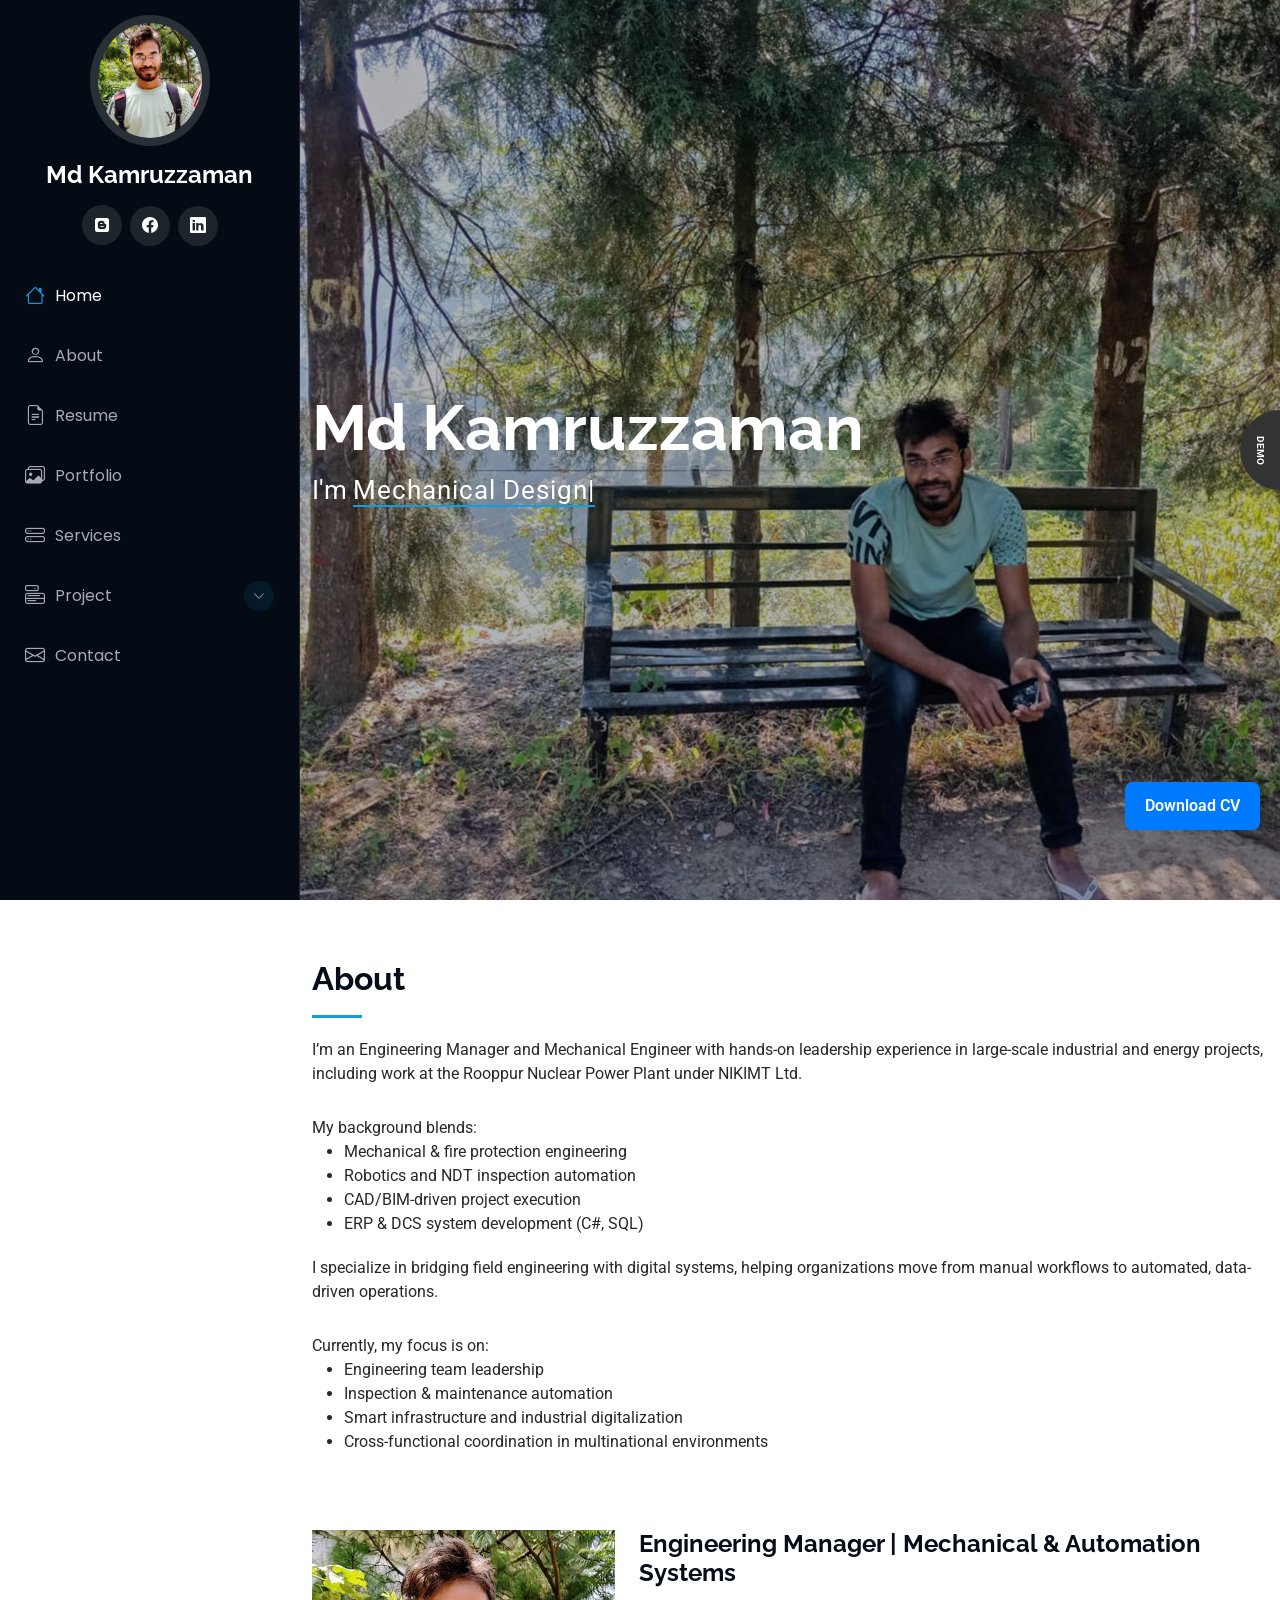
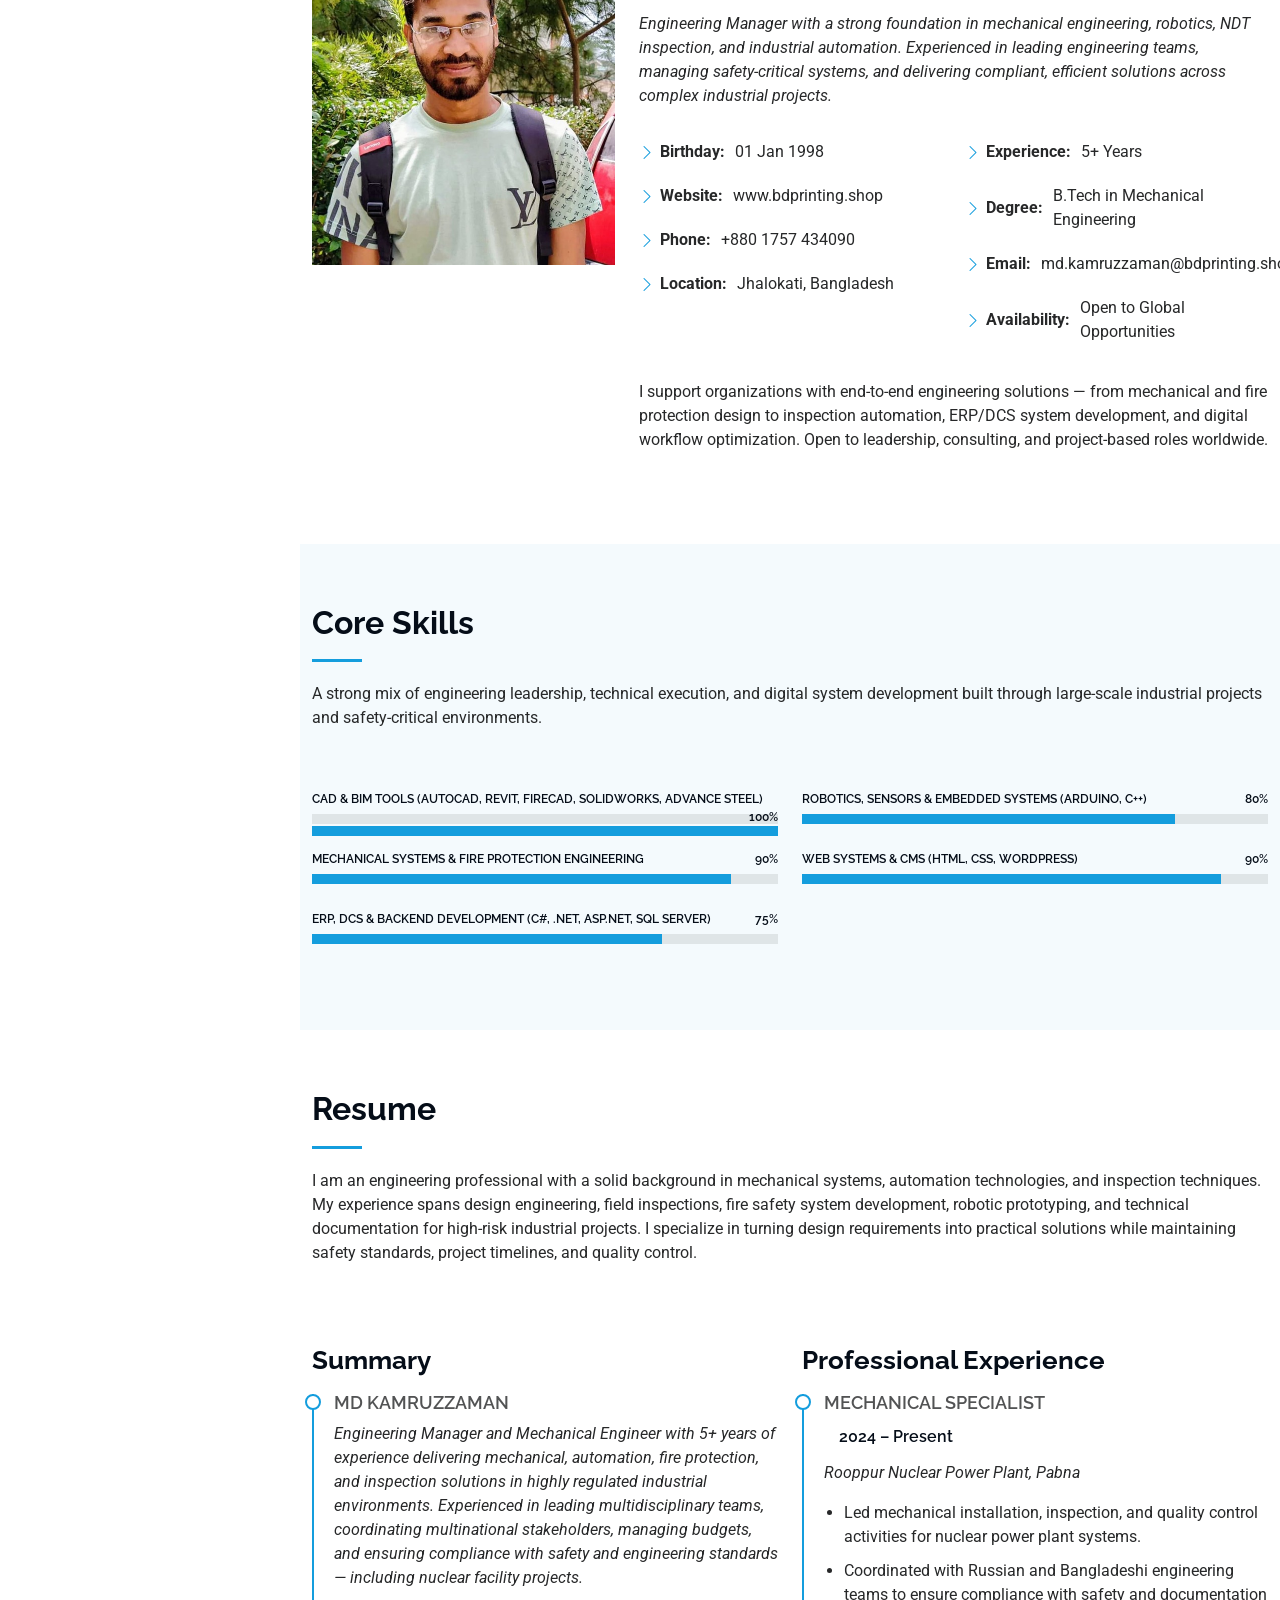
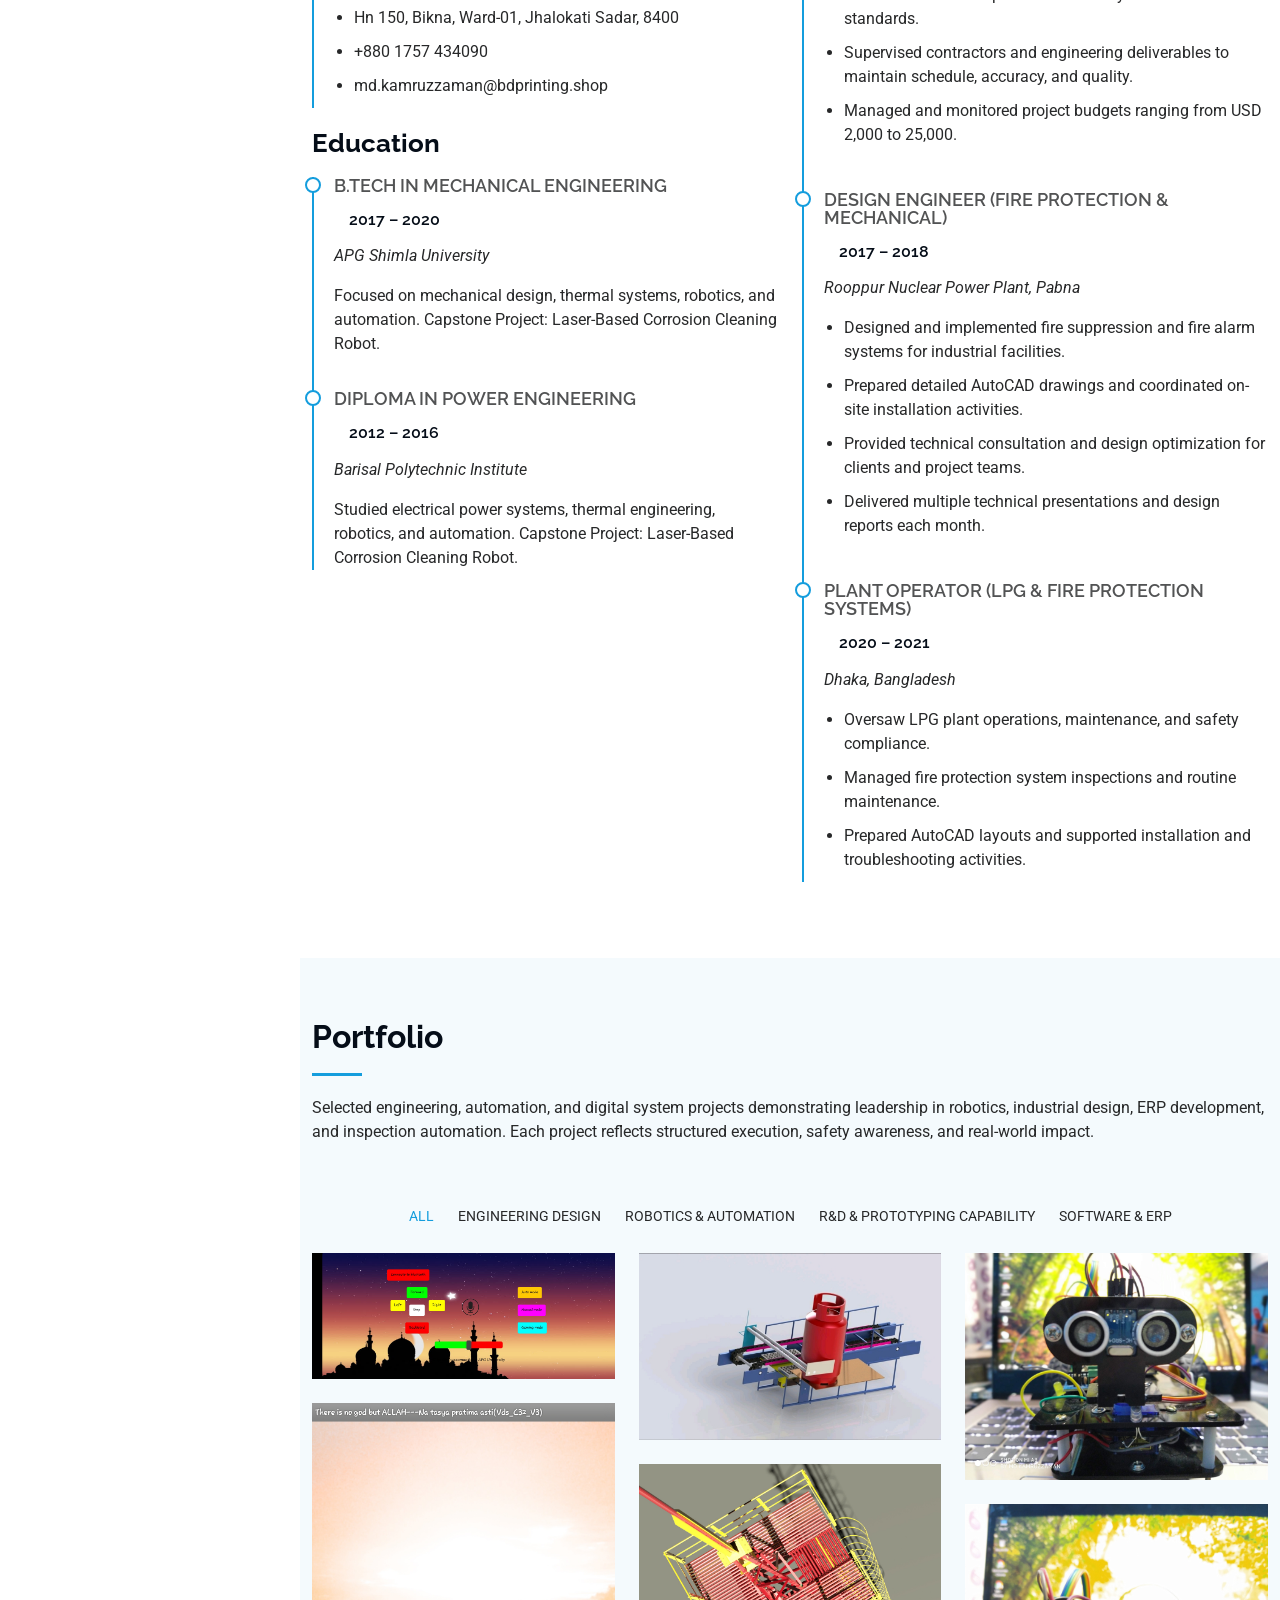
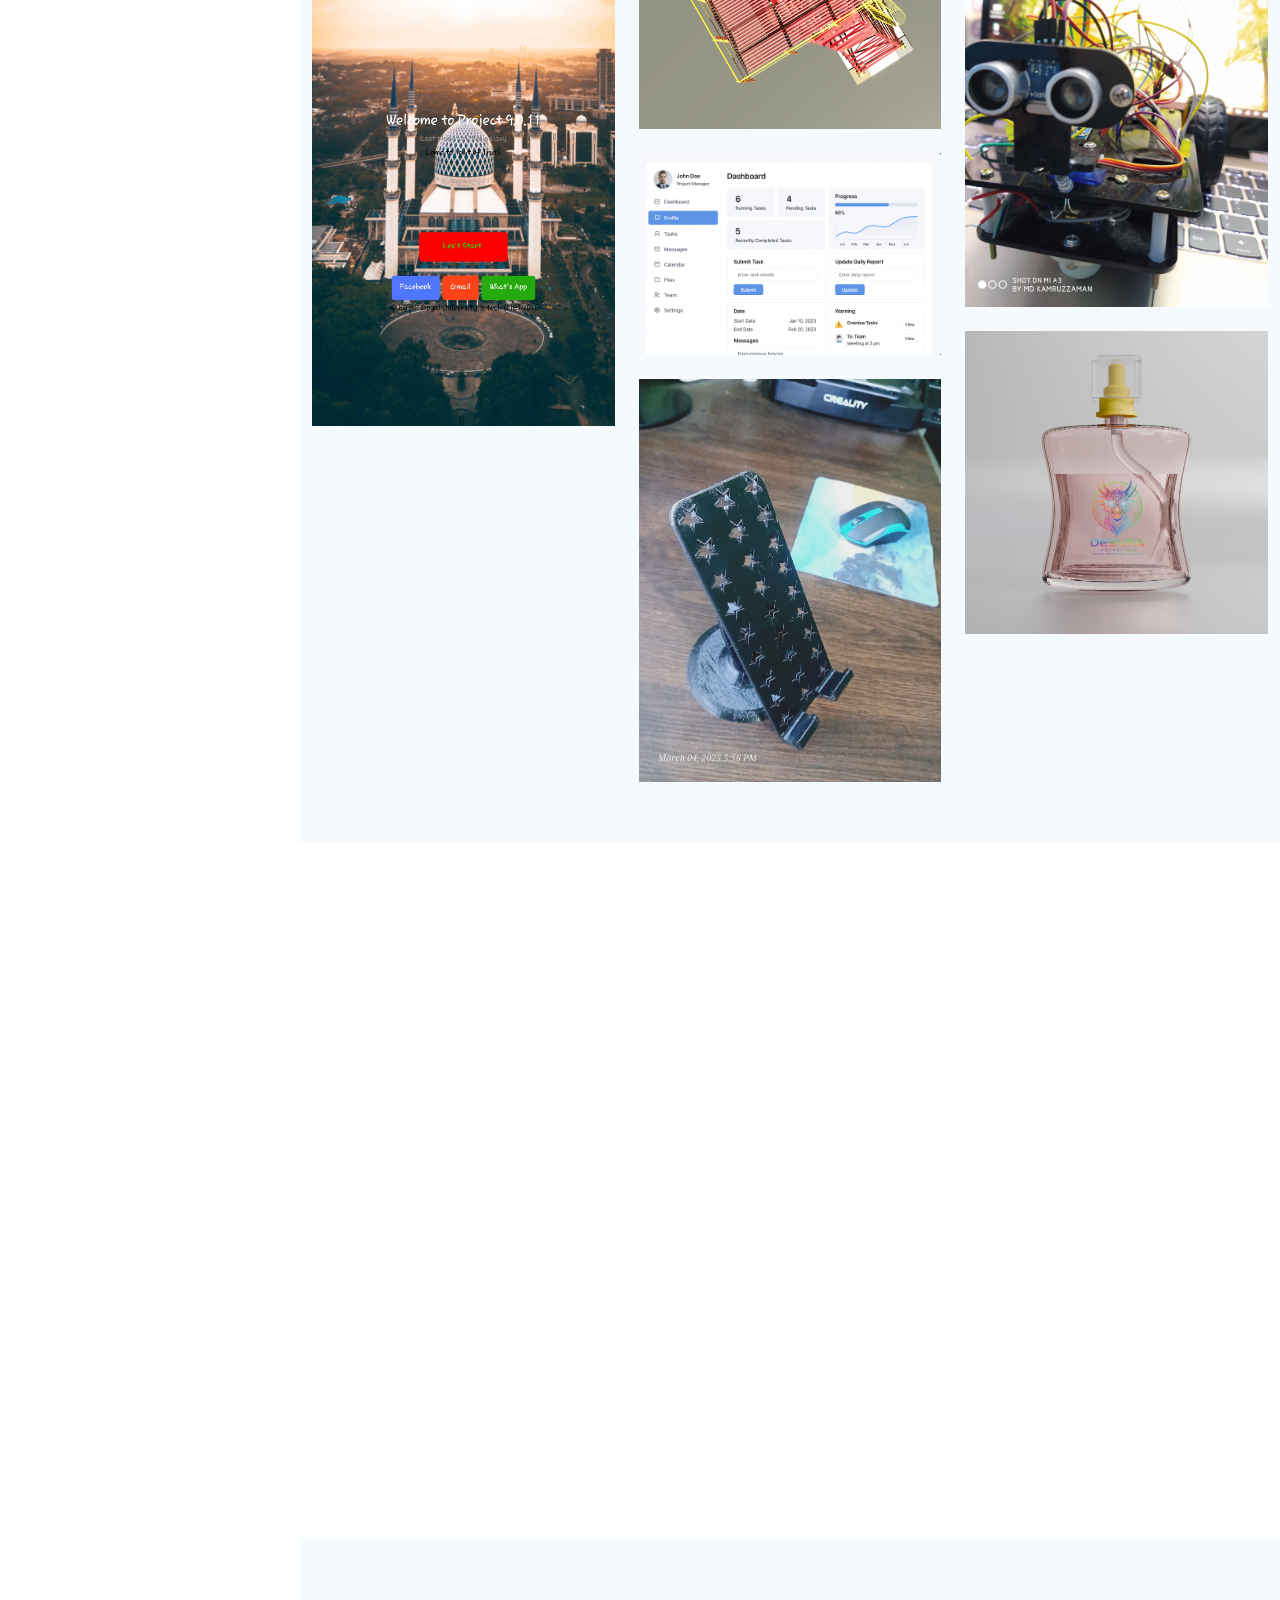
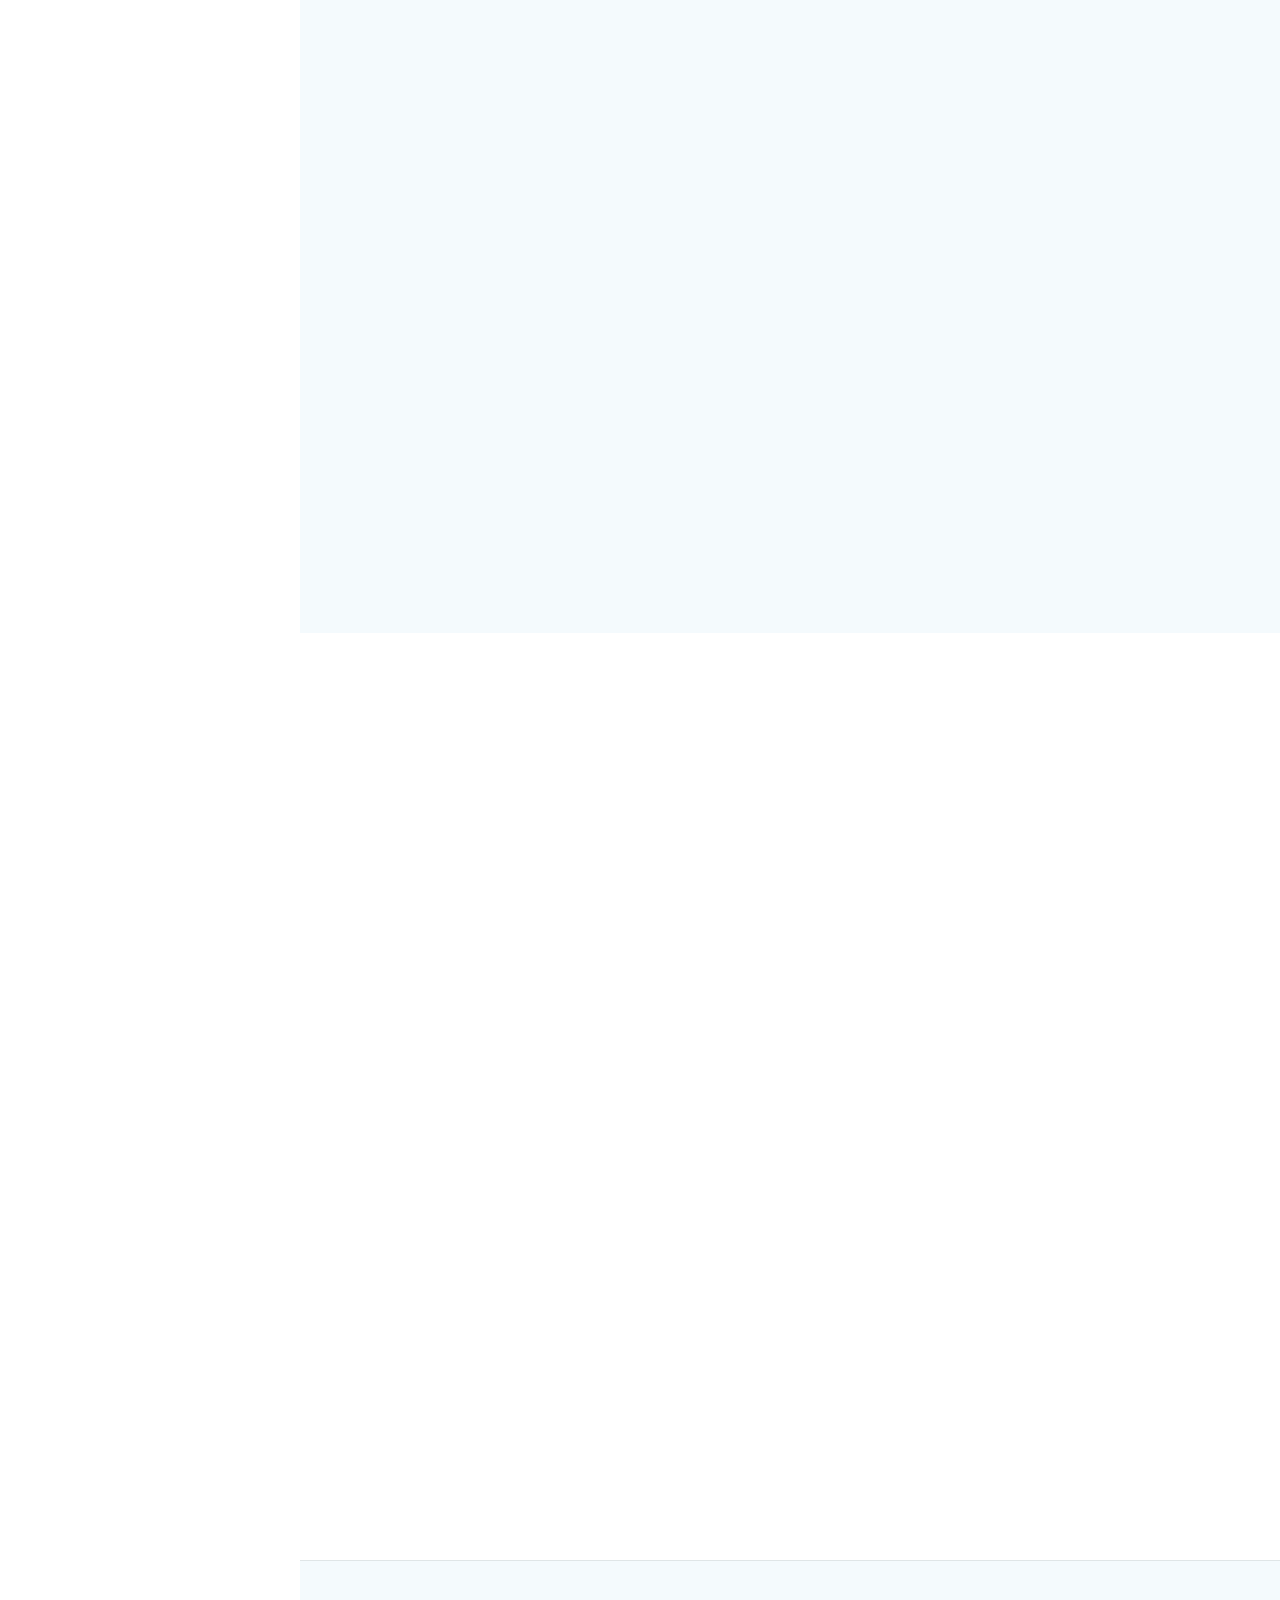
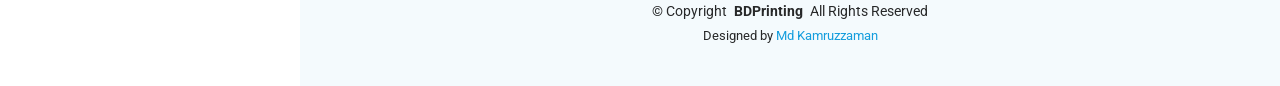
==== index.html @ 180973a7 "Add portfolio website" ====
<!DOCTYPE html>
<html lang="en">

<head>
  <meta charset="utf-8">
  <meta content="width=device-width, initial-scale=1.0" name="viewport">
  <title>Md Kamruzzamman</title>
  <meta content="" name="description">
  <meta content="" name="keywords">

  <!-- Favicons -->
  <link href="assets/img/favicon.png" rel="icon">
  <link href="assets/img/apple-touch-icon.png" rel="apple-touch-icon">

  <!-- Fonts -->
  <link href="https://fonts.googleapis.com" rel="preconnect">
  <link href="https://fonts.gstatic.com" rel="preconnect" crossorigin>
  <link href="https://fonts.googleapis.com/css2?family=Roboto:ital,wght@0,100;0,300;0,400;0,500;0,700;0,900;1,100;1,300;1,400;1,500;1,700;1,900&family=Poppins:ital,wght@0,100;0,200;0,300;0,400;0,500;0,600;0,700;0,800;0,900;1,100;1,200;1,300;1,400;1,500;1,600;1,700;1,800;1,900&family=Raleway:ital,wght@0,100;0,200;0,300;0,400;0,500;0,600;0,700;0,800;0,900;1,100;1,200;1,300;1,400;1,500;1,600;1,700;1,800;1,900&display=swap" rel="stylesheet">

  <!-- Vendor CSS Files -->
  <link rel="stylesheet" href="https://cdnjs.cloudflare.com/ajax/libs/font-awesome/6.5.0/css/all.min.css">
  <link href="assets/vendor/bootstrap/css/bootstrap.min.css" rel="stylesheet">
  <link href="assets/vendor/bootstrap-icons/bootstrap-icons.css" rel="stylesheet">
  <link href="assets/vendor/aos/aos.css" rel="stylesheet">
  <link href="assets/vendor/glightbox/css/glightbox.min.css" rel="stylesheet">
  <link href="assets/vendor/swiper/swiper-bundle.min.css" rel="stylesheet">

  <!-- Main CSS File -->
  <link href="assets/css/main.css" rel="stylesheet">

  <!-- =======================================================
  * Template Name: iPortfolio
  * Template URL: https://bootstrapmade.com/iportfolio-bootstrap-portfolio-websites-template/
  * Updated: Jun 29 2024 with Bootstrap v5.3.3
  * Author: BootstrapMade.com
  * License: https://bootstrapmade.com/license/
  ======================================================== -->
</head>

<body class="index-page">
  
  
<div class="floating-wrapper">
  <div class="half-circle-trigger">
    <span>DEMO</span>
  </div>

  <div class="floating-download">
    <a href="https://drive.google.com/uc?export=download&id=1jymUlQOLLaKoOedmdS5Ps2eaW-3xPEEn"
       class="float-btn om" target="_blank">⬇ OM APP</a>

    <a href="https://www.youtube.com/watch?v=srRy4WK6qRM"
       class="float-btn om-video" target="_blank">▶ instruction Video</a>

    <a href="https://drive.google.com/uc?export=download&id=1uls5ouXe0LixzHevoCQiiZnk3B7ZIWEH"
       class="float-btn robot" target="_blank">⬇ Robot App</a>

    <a href="https://www.youtube.com/watch?v=BQ6Gr3DXS1s"
       class="float-btn robot-video" target="_blank">▶ instruction Video</a>
  </div>
</div>


  <header id="header" class="header dark-background d-flex flex-column">
    <i class="header-toggle d-xl-none bi bi-list"></i>

    <div class="profile-img">
      <img src="assets/img/my-profile-img.jpg" alt="" class="img-fluid rounded-circle">
    </div>

    <a href="index.html" class="logo d-flex align-items-center justify-content-center">
      <!-- Uncomment the line below if you also wish to use an image logo -->
      <!-- <img src="assets/img/logo.png" alt=""> -->
      <h1 class="sitename">Md Kamruzzaman</h1>
    </a>

    <div class="social-links text-center">
      <a href="https://bdrobotech.blogspot.com/" class="blogger"><i class="fa-brands fa-blogger"></i></a>
      <a href="https://www.facebook.com/kamruzzman.ovi" class="facebook"><i class="bi bi-facebook"></i></a>
      <a href="https://www.linkedin.com/in/md-kamruzzaman-ovi/" class="linkedin"><i class="bi bi-linkedin"></i></a>
    </div>

    <nav id="navmenu" class="navmenu">
      <ul>
        <li><a href="#hero" class="active"><i class="bi bi-house navicon"></i>Home</a></li>
        <li><a href="#about"><i class="bi bi-person navicon"></i> About</a></li>
        <li><a href="#resume"><i class="bi bi-file-earmark-text navicon"></i> Resume</a></li>
        <li><a href="#portfolio"><i class="bi bi-images navicon"></i> Portfolio</a></li>
        <li><a href="#services"><i class="bi bi-hdd-stack navicon"></i> Services</a></li>
        <li class="dropdown"><a href="#"><i class="bi bi-menu-button navicon"></i> <span>Project</span> <i class="bi bi-chevron-down toggle-dropdown"></i></a>
          <ul>
            <li><a href="#">Robotics</a></li>
            <li><a href="#">Design and Drawing</a></li>
            <li><a href="#">Software and App</a></li>
              <li class="dropdown"><a href="#"><span>Download</span> <i class="bi bi-chevron-down toggle-dropdown"></i></a>
              <ul>
                <li><a href="https://drive.google.com/file/d/1uls5ouXe0LixzHevoCQiiZnk3B7ZIWEH/view?usp=sharing">Robot Control App</a></li>
                <li><a href="https://drive.google.com/file/d/1jymUlQOLLaKoOedmdS5Ps2eaW-3xPEEn/view?usp=sharing">Office Management </a></li>
              </ul>
            </li>
          </ul>
        </li>
        <li><a href="#contact"><i class="bi bi-envelope navicon"></i> Contact</a></li>
      </ul>
    </nav>
  </header>
<div class="cv-download">
    <a href="download/Md%20Kamruzzaman%20CV.pdf" download>Download CV</a>
</div>
  <main class="main">

    <!-- Hero Section -->
    <section id="hero" class="hero section dark-background">

      <img src="assets/img/Hero.jpg" alt="" data-aos="fade-in" class="">

      <div class="container" data-aos="fade-up" data-aos-delay="100">
        <h2>Md Kamruzzaman</h2>
        <p>I'm <span class="typed" data-typed-items="Mechanical Design Engineer, Industrial Machinery, Automation & Prototyping, ">Designer</span><span class="typed-cursor typed-cursor--blink" aria-hidden="true"></span><span class="typed-cursor typed-cursor--blink" aria-hidden="true"></span></p>
      </div>

    </section><!-- /Hero Section -->

    <!-- About Section -->
    <section id="about" class="about section">

<div class="container section-title" data-aos="fade-up">
  <h2>About</h2>
  
  <p style="margin-bottom: 30px;">
    I’m an Engineering Manager and Mechanical Engineer with hands-on leadership
    experience in large-scale industrial and energy projects, including work at
    the Rooppur Nuclear Power Plant under NIKIMT Ltd.
  </p>

  <p>My background blends:</p>

  <ul>
    <li>Mechanical &amp; fire protection engineering</li>
    <li>Robotics and NDT inspection automation</li>
     <li>CAD/BIM-driven project execution</li>
    <li>ERP &amp; DCS system development (C#, SQL)</li>
  </ul>

  <p style="margin-bottom: 30px; margin-top: 20px;">
    I specialize in bridging field engineering with digital systems, helping
    organizations move from manual workflows to automated, data-driven
    operations.
  </p>

  <p>Currently, my focus is on:</p>

  <ul>
    <li>Engineering team leadership</li>
    <li>Inspection &amp; maintenance automation</li>
    <li>Smart infrastructure and industrial digitalization</li>
    <li>Cross-functional coordination in multinational environments</li>
  </ul>
</div>

<div class="container" data-aos="fade-up" data-aos-delay="100">

  <div class="row gy-4 justify-content-center">
    <div class="col-lg-4">
      <img src="assets/img/my-profile-img.jpg" class="img-fluid" alt="Md Kamruzzaman – Engineering Manager">
    </div>

    <div class="col-lg-8 content">
      <h2>Engineering Manager | Mechanical & Automation Systems</h2>

      <p class="fst-italic py-3">
        Engineering Manager with a strong foundation in mechanical engineering,
        robotics, NDT inspection, and industrial automation. Experienced in leading
        engineering teams, managing safety-critical systems, and delivering
        compliant, efficient solutions across complex industrial projects.
      </p>

      <div class="row">
        <div class="col-lg-6">
          <ul>
            <li><i class="bi bi-chevron-right"></i> <strong>Birthday:</strong> <span>01 Jan 1998</span></li>
            <li><i class="bi bi-chevron-right"></i> <strong>Website:</strong> <span>www.bdprinting.shop</span></li>
            <li><i class="bi bi-chevron-right"></i> <strong>Phone:</strong> <span>+880 1757 434090</span></li>
            <li><i class="bi bi-chevron-right"></i> <strong>Location:</strong> <span>Jhalokati, Bangladesh</span></li>
          </ul>
        </div>

        <div class="col-lg-6">
          <ul>
            <li><i class="bi bi-chevron-right"></i> <strong>Experience:</strong> <span>5+ Years</span></li>
            <li><i class="bi bi-chevron-right"></i> <strong>Degree:</strong> <span>B.Tech in Mechanical Engineering</span></li>
            <li><i class="bi bi-chevron-right"></i> <strong>Email:</strong> <span>md.kamruzzaman@bdprinting.shop</span></li>
            <li><i class="bi bi-chevron-right"></i> <strong>Availability:</strong> <span>Open to Global Opportunities</span></li>
          </ul>
        </div>
      </div>

      <p class="py-3">
        I support organizations with end-to-end engineering solutions — from
        mechanical and fire protection design to inspection automation,
        ERP/DCS system development, and digital workflow optimization.
        Open to leadership, consulting, and project-based roles worldwide.
      </p>
    </div>
  </div>

</div>
    </section><!-- /About Section -->



  <!-- Skills Section -->
<section id="skills" class="skills section light-background">

  <!-- Section Title -->
  <div class="container section-title" data-aos="fade-up">
    <h2>Core Skills</h2>
    <p>
      A strong mix of engineering leadership, technical execution, and digital
      system development built through large-scale industrial projects and
      safety-critical environments.
    </p>
  </div><!-- End Section Title -->

  <div class="container" data-aos="fade-up" data-aos-delay="100">

    <div class="row skills-content skills-animation">

      <div class="col-lg-6">

        <div class="progress">
          <span class="skill">
            <span>CAD & BIM Tools (AutoCAD, Revit, FireCAD, SolidWorks, Advance Steel)</span>
            <i class="val">100%</i>
          </span>
          <div class="progress-bar-wrap">
            <div class="progress-bar" role="progressbar" aria-valuenow="100" aria-valuemin="0" aria-valuemax="100"></div>
          </div>
        </div><!-- End Skills Item -->

        <div class="progress">
          <span class="skill">
            <span>Mechanical Systems & Fire Protection Engineering</span>
            <i class="val">90%</i>
          </span>
          <div class="progress-bar-wrap">
            <div class="progress-bar" role="progressbar" aria-valuenow="90" aria-valuemin="0" aria-valuemax="100"></div>
          </div>
        </div><!-- End Skills Item -->

        <div class="progress">
          <span class="skill">
            <span>ERP, DCS & Backend Development (C#, .NET, ASP.NET, SQL Server)</span>
            <i class="val">75%</i>
          </span>
          <div class="progress-bar-wrap">
            <div class="progress-bar" role="progressbar" aria-valuenow="75" aria-valuemin="0" aria-valuemax="100"></div>
          </div>
        </div><!-- End Skills Item -->

      </div>

      <div class="col-lg-6">

        <div class="progress">
          <span class="skill">
            <span>Robotics, Sensors & Embedded Systems (Arduino, C++)</span>
            <i class="val">80%</i>
          </span>
          <div class="progress-bar-wrap">
            <div class="progress-bar" role="progressbar" aria-valuenow="80" aria-valuemin="0" aria-valuemax="100"></div>
          </div>
        </div><!-- End Skills Item -->

        <div class="progress">
          <span class="skill">
            <span>Web Systems & CMS (HTML, CSS, WordPress)</span>
            <i class="val">90%</i>
          </span>
          <div class="progress-bar-wrap">
            <div class="progress-bar" role="progressbar" aria-valuenow="90" aria-valuemin="0" aria-valuemax="100"></div>
          </div>
        </div><!-- End Skills Item -->

      </div>

    </div>

  </div>

</section><!-- /Skills Section -->

    <!-- Resume Section -->
    <section id="resume" class="resume section">

      <!-- Section Title -->
      <div class="container section-title" data-aos="fade-up">
        <h2>Resume</h2>
        <p> I am an engineering professional with a solid background in mechanical systems, automation technologies, and inspection techniques. My experience spans design engineering, field inspections, fire safety system development, robotic prototyping, and technical documentation for high-risk industrial projects. I specialize in turning design requirements into practical solutions while maintaining safety standards, project timelines, and quality control.</p>
      </div><!-- End Section Title -->

<div class="container">

  <div class="row">

    <!-- LEFT COLUMN -->
    <div class="col-lg-6" data-aos="fade-up" data-aos-delay="100">
      <h3 class="resume-title">Summary</h3>

      <div class="resume-item pb-0">
        <h4>Md Kamruzzaman</h4>
        <p>
          <em>
            Engineering Manager and Mechanical Engineer with 5+ years of experience
            delivering mechanical, automation, fire protection, and inspection
            solutions in highly regulated industrial environments.
            Experienced in leading multidisciplinary teams, coordinating
            multinational stakeholders, managing budgets, and ensuring compliance
            with safety and engineering standards — including nuclear facility projects.
          </em>
        </p>
        <ul>
          <li>Hn 150, Bikna, Ward-01, Jhalokati Sadar, 8400</li>
          <li>+880 1757 434090</li>
          <li>md.kamruzzaman@bdprinting.shop</li>
        </ul>
      </div><!-- End Resume Item -->

      <h3 class="resume-title">Education</h3>

      <div class="resume-item">
        <h4>B.Tech in Mechanical Engineering</h4>
        <h5>2017 – 2020</h5>
        <p><em>APG Shimla University</em></p>
        <p>
          Focused on mechanical design, thermal systems, robotics, and automation.
          Capstone Project: Laser-Based Corrosion Cleaning Robot.
        </p>
      </div><!-- End Resume Item -->

      <div class="resume-item">
        <h4>Diploma in Power Engineering</h4>
        <h5>2012 – 2016</h5>
        <p><em>Barisal Polytechnic Institute</em></p>
        <p>
          Studied electrical power systems, thermal engineering, robotics, and automation.
          Capstone Project: Laser-Based Corrosion Cleaning Robot.
        </p>
      </div><!-- End Resume Item -->

    </div>

    <!-- RIGHT COLUMN -->
    <div class="col-lg-6" data-aos="fade-up" data-aos-delay="200">
      <h3 class="resume-title">Professional Experience</h3>

      <div class="resume-item">
        <h4>Mechanical Specialist</h4>
        <h5>2024 – Present</h5>
        <p><em>Rooppur Nuclear Power Plant, Pabna</em></p>
        <ul>
          <li>Led mechanical installation, inspection, and quality control activities for nuclear power plant systems.</li>
          <li>Coordinated with Russian and Bangladeshi engineering teams to ensure compliance with safety and documentation standards.</li>
          <li>Supervised contractors and engineering deliverables to maintain schedule, accuracy, and quality.</li>
          <li>Managed and monitored project budgets ranging from USD 2,000 to 25,000.</li>
        </ul>
      </div><!-- End Resume Item -->

      <div class="resume-item">
        <h4>Design Engineer (Fire Protection & Mechanical)</h4>
        <h5>2017 – 2018</h5>
        <p><em>Rooppur Nuclear Power Plant, Pabna</em></p>
        <ul>
          <li>Designed and implemented fire suppression and fire alarm systems for industrial facilities.</li>
          <li>Prepared detailed AutoCAD drawings and coordinated on-site installation activities.</li>
          <li>Provided technical consultation and design optimization for clients and project teams.</li>
          <li>Delivered multiple technical presentations and design reports each month.</li>
        </ul>
      </div><!-- End Resume Item -->

      <div class="resume-item">
        <h4>Plant Operator (LPG & Fire Protection Systems)</h4>
        <h5>2020 – 2021</h5>
        <p><em>Dhaka, Bangladesh</em></p>
        <ul>
          <li>Oversaw LPG plant operations, maintenance, and safety compliance.</li>
          <li>Managed fire protection system inspections and routine maintenance.</li>
          <li>Prepared AutoCAD layouts and supported installation and troubleshooting activities.</li>
        </ul>
      </div><!-- End Resume Item -->

    </div>

  </div>

</div>
    </section><!-- /Resume Section -->
<!-- Portfolio Section -->
<section id="portfolio" class="portfolio section light-background">

  <!-- Section Title -->
  <div class="container section-title" data-aos="fade-up">
    <h2>Portfolio</h2>
    <p>
      Selected engineering, automation, and digital system projects demonstrating
      leadership in robotics, industrial design, ERP development, and inspection automation.
      Each project reflects structured execution, safety awareness, and real-world impact.
    </p>
  </div><!-- End Section Title -->

  <div class="container">

    <div class="isotope-layout" data-default-filter="*" data-layout="masonry" data-sort="original-order">

      <!-- Filters -->
      <ul class="portfolio-filters isotope-filters" data-aos="fade-up" data-aos-delay="100">
        <li data-filter="*" class="filter-active">All</li>
        <li data-filter=".filter-product">Engineering Design</li>
        <li data-filter=".filter-branding">Robotics & Automation</li>
        <li data-filter=".filter-branding">R&D & Prototyping Capability</li>
                <li data-filter=".filter-app">Software & ERP</li>
      </ul><!-- End Filters -->

      <div class="row gy-4 isotope-container" data-aos="fade-up" data-aos-delay="200">
       
        <!-- ERP / App -->
        
        <div class="col-lg-4 col-md-6 portfolio-item isotope-item filter-app">
          <div class="portfolio-content h-100">
            <img src="assets/img/portfolio/app-1.jpg" class="img-fluid" alt="Robot Control Application">
            <div class="portfolio-info">
              <h4>Robot Control Mobile App</h4>
              <p>Android application for real-time robot control, sensor monitoring, and system feedback.</p>
              <a href="assets/img/portfolio/app-1.jpg" data-gallery="portfolio-gallery-app"
                 class="glightbox preview-link" title="Robot Control App">
                <i class="bi bi-zoom-in"></i>
              </a>
              <a href="portfolio-details.html" class="details-link" title="Project Details">
                <i class="bi bi-link-45deg"></i>
              </a>
            </div>
          </div>
        </div>

        <!-- Product Design -->
        <div class="col-lg-4 col-md-6 portfolio-item isotope-item filter-product">
          <div class="portfolio-content h-100">
            <img src="assets/img/portfolio/product-1.jpg" class="img-fluid" alt="LPG Handling Structure">
            <div class="portfolio-info">
              <h4>LPG Handling Structure</h4>
              <p>3D CAD design of LPG cylinder handling and support framework with safety-focused load analysis.</p>
              <a href="assets/img/portfolio/product-1.jpg" data-gallery="portfolio-gallery-product"
                 class="glightbox preview-link" title="LPG Handling Structure">
                <i class="bi bi-zoom-in"></i>
              </a>
              <a href="portfolio-details.html" class="details-link" title="Project Details">
                <i class="bi bi-link-45deg"></i>
              </a>
            </div>
          </div>
        </div>

        <!-- Robotics -->
        <div class="col-lg-4 col-md-6 portfolio-item isotope-item filter-branding">
          <div class="portfolio-content h-100">
            <img src="assets/img/portfolio/branding-1.jpg" class="img-fluid" alt="Autonomous Robot">
            <div class="portfolio-info">
              <h4>Autonomous Inspection Robot</h4>
              <p>Obstacle-detection robot prototype developed for inspection and automation use cases.</p>
              <a href="assets/img/portfolio/branding-1.jpg" data-gallery="portfolio-gallery-branding"
                 class="glightbox preview-link" title="Autonomous Robot">
                <i class="bi bi-zoom-in"></i>
              </a>
              <a href="portfolio-details.html" class="details-link" title="Project Details">
                <i class="bi bi-link-45deg"></i>
              </a>
            </div>
          </div>
        </div>

        <!-- App -->
        <div class="col-lg-4 col-md-6 portfolio-item isotope-item filter-app">
          <div class="portfolio-content h-100">
            <img src="assets/img/portfolio/app-2.jpg" class="img-fluid" alt="Robot Control App">
            <div class="portfolio-info">
              <h4>Robot Control Interface</h4>
              <p>Enhanced Android UI for robotic movement control and live system monitoring.</p>
              <a href="assets/img/portfolio/app-2.jpg" data-gallery="portfolio-gallery-app"
                 class="glightbox preview-link" title="Robot Control Interface">
                <i class="bi bi-zoom-in"></i>
              </a>
              <a href="portfolio-details.html" class="details-link" title="Project Details">
                <i class="bi bi-link-45deg"></i>
              </a>
            </div>
          </div>
        </div>

        <!-- Industrial Design -->
        <div class="col-lg-4 col-md-6 portfolio-item isotope-item filter-product">
          <div class="portfolio-content h-100">
            <img src="assets/img/portfolio/product-2.jpg" class="img-fluid" alt="Industrial Structure">
            <div class="portfolio-info">
              <h4>Industrial Tower Structure</h4>
              <p>Structural CAD model of an industrial tower and support framework.</p>
              <a href="assets/img/portfolio/product-2.jpg" data-gallery="portfolio-gallery-product"
                 class="glightbox preview-link" title="Industrial Tower">
                <i class="bi bi-zoom-in"></i>
              </a>
              <a href="portfolio-details.html" class="details-link" title="Project Details">
                <i class="bi bi-link-45deg"></i>
              </a>
            </div>
          </div>
        </div>

        <!-- Robotics -->
        <div class="col-lg-4 col-md-6 portfolio-item isotope-item filter-branding">
          <div class="portfolio-content h-100">
            <img src="assets/img/portfolio/branding-2.jpg" class="img-fluid" alt="Ultrasonic Robot">
            <div class="portfolio-info">
              <h4>Ultrasonic Sensor Robot</h4>
              <p>Mobile robot prototype using ultrasonic sensors for obstacle detection.</p>
              <a href="assets/img/portfolio/branding-2.jpg" data-gallery="portfolio-gallery-branding"
                 class="glightbox preview-link" title="Ultrasonic Robot">
                <i class="bi bi-zoom-in"></i>
              </a>
              <a href="portfolio-details.html" class="details-link" title="Project Details">
                <i class="bi bi-link-45deg"></i>
              </a>
            </div>
          </div>
        </div>

        <!-- ERP -->
        <div class="col-lg-4 col-md-6 portfolio-item isotope-item filter-app">
          <div class="portfolio-content h-100">
            <img src="assets/img/portfolio/app-3.jpg" class="img-fluid" alt="ERP System">
            <div class="portfolio-info">
              <h4>ERP Management System</h4>
              <p>Custom ERP dashboard for project tracking, payroll, billing, and analytics.</p>
              <a href="assets/img/portfolio/app-3.jpg" data-gallery="portfolio-gallery-app"
                 class="glightbox preview-link" title="ERP System">
                <i class="bi bi-zoom-in"></i>
              </a>
              <a href="portfolio-details.html" class="details-link" title="Project Details">
                <i class="bi bi-link-45deg"></i>
              </a>
            </div>
          </div>
        </div>

        <!-- Visualization -->
        <div class="col-lg-4 col-md-6 portfolio-item isotope-item filter-branding">
          <div class="portfolio-content h-100">
            <img src="assets/img/portfolio/branding-3.jpg" class="img-fluid" alt="3D Visualization">
            <div class="portfolio-info">
              <h4>Product Visualization</h4>
              <p>3D rendering and visualization for product presentation and packaging.</p>
              <a href="assets/img/portfolio/branding-3.jpg" data-gallery="portfolio-gallery-branding"
                 class="glightbox preview-link" title="Product Visualization">
                <i class="bi bi-zoom-in"></i>
              </a>
              <a href="portfolio-details.html" class="details-link" title="Project Details">
                <i class="bi bi-link-45deg"></i>
              </a>
            </div>
          </div>
        </div>
        
                <!-- R&D & Prototyping Capability -->
        <div class="col-lg-4 col-md-6 portfolio-item isotope-item filter-branding">
          <div class="portfolio-content h-100">
            <img src="assets/img/portfolio/R&D.jpg" class="img-fluid" alt="3D Visualization">
            <div class="portfolio-info">
              <h4>R&D and Prototyping Capability</h4>
              <p>Functional prototyping using Creality Ender 3 V3 SE and XY Plotter.
        Iterative design → test → refine workflow supporting DFM discussions
        and early-stage R&D validation.</p>
              <a href="assets/img/portfolio/branding-3.jpg" data-gallery="portfolio-gallery-branding"
                 class="glightbox preview-link" title="Product Visualization">
                <i class="bi bi-zoom-in"></i>
              </a>
              <a href="portfolio-details.html" class="details-link" title="Project Details">
                <i class="bi bi-link-45deg"></i>
              </a>
            </div>
          </div>
        </div>

      </div><!-- End Portfolio Container -->
    </div>
  </div>
</section><!-- /Portfolio Section -->

    <!-- Services Section -->
    <section id="services" class="services section">

      <!-- Section Title -->
      <div class="container section-title" data-aos="fade-up">
        <h2>Services</h2>
        <p>I provide professional engineering services including Each service is delivered with accuracy, safety, and efficiency in mind..</p>
      </div><!-- End Section Title -->

      <div class="container">

        <div class="row gy-4">

          <div class="col-lg-4 col-md-6 service-item d-flex" data-aos="fade-up" data-aos-delay="100">
            <div class="icon flex-shrink-0"><i class="bi bi-briefcase"></i></div>
            <div>
              <h4 class="title"><a href="service-details.html" class="stretched-link">Mechanical Design & CAD Modeling</a></h4>
              <p class="description">We turn concepts into precise 3D models and 2D blueprints using advanced CAD software, ensuring your product is manufacturable and meets all specifications.</p>
            </div>
          </div>
          <!-- End Service Item -->

          <div class="col-lg-4 col-md-6 service-item d-flex" data-aos="fade-up" data-aos-delay="200">
            <div class="icon flex-shrink-0"><i class="bi bi-card-checklist"></i></div>
            <div>
              <h4 class="title"><a href="service-details.html" class="stretched-link">Robotics and Automation Development</a></h4>
              <p class="description">Designing, programming, and integrating automated robotic systems to boost industrial productivity, precision, and safety.</p>
            </div>
          </div><!-- End Service Item -->

          <div class="col-lg-4 col-md-6 service-item d-flex" data-aos="fade-up" data-aos-delay="300">
            <div class="icon flex-shrink-0"><i class="bi bi-bar-chart"></i></div>
            <div>
              <h4 class="title"><a href="service-details.html" class="stretched-link">Non-Destructive Testing (NDT) Solutions</a></h4>
              <p class="description">Crucial quality assurance by inspecting materials and components for flaws (e.g., ultrasonic, magnetic particle) without causing damage.</p>
            </div>
          </div><!-- End Service Item -->

          <div class="col-lg-4 col-md-6 service-item d-flex" data-aos="fade-up" data-aos-delay="400">
            <div class="icon flex-shrink-0"><i class="bi bi-binoculars"></i></div>
            <div>
              <h4 class="title"><a href="service-details.html" class="stretched-link">Fire Protection System Design & Implementation</a></h4>
              <p class="description">Complete services for the design, calculation, and commissioning of robust fire safety systems (e.g., sprinklers, alarms) to protect assets and lives.</p>
            </div>
          </div><!-- End Service Item -->

          <div class="col-lg-4 col-md-6 service-item d-flex" data-aos="fade-up" data-aos-delay="500">
            <div class="icon flex-shrink-0"><i class="bi bi-brightness-high"></i></div>
            <div>
              <h4 class="title"><a href="service-details.html" class="stretched-link">Custom Engineering Solutions</a></h4>
              <p class="description">Agile, bespoke engineering to research, develop, and deliver innovative, tailor-made systems or machinery for complex, unique client challenges.</p>
            </div>
          </div><!-- End Service Item -->

        </div>

      </div>

    </section><!-- /Services Section -->

    <!-- Testimonials Section -->
    <section id="testimonials" class="testimonials section light-background">

      <!-- Section Title -->
      <div class="container section-title" data-aos="fade-up">
<h2>Testimonials</h2>
    <p>
      Recognized for technical leadership, problem-solving ability,
      and consistent delivery across multidisciplinary engineering projects.
    </p>
      </div><!-- End Section Title -->

      <div class="container" data-aos="fade-up" data-aos-delay="100">

        <div class="swiper init-swiper">
          <script type="application/json" class="swiper-config">
            {
              "loop": true,
              "speed": 600,
              "autoplay": {
                "delay": 5000
              },
              "slidesPerView": "auto",
              "pagination": {
                "el": ".swiper-pagination",
                "type": "bullets",
                "clickable": true
              },
              "breakpoints": {
                "320": {
                  "slidesPerView": 1,
                  "spaceBetween": 40
                },
                "1200": {
                  "slidesPerView": 3,
                  "spaceBetween": 1
                }
              }
            }
          </script>
          <div class="swiper-wrapper">
            <div class="swiper-slide">
              <div class="testimonial-item">
                <p>
                  <i class="bi bi-quote quote-icon-left"></i>
                  <span>Provides innovative and efficient solutions for mechanical and automation projects. Strong project management skills.</span>
                  <i class="bi bi-quote quote-icon-right"></i>
                </p>
                <img src="assets/img/testimonials/testimonials-1.jpg" class="testimonial-img" alt="">
                <h3>Saul Goodman</h3>
                <h4>Ceo &amp; Founder</h4>
              </div>
            </div><!-- End testimonial item -->

            <div class="swiper-slide">
              <div class="testimonial-item">
                <p>
                  <i class="bi bi-quote quote-icon-left"></i>
                  <span>Creative problem-solver with technical expertise in CAD, robotics, and 3D printing.</span>
                  <i class="bi bi-quote quote-icon-right"></i>
                </p>
                <img src="assets/img/testimonials/testimonials-2.jpg" class="testimonial-img" alt="">
                <h3>Sara Wilsson</h3>
                <h4>Designer</h4>
              </div>
            </div><!-- End testimonial item -->

            <div class="swiper-slide">
              <div class="testimonial-item">
                <p>
                  <i class="bi bi-quote quote-icon-left"></i>
                  <span>Provides innovative and efficient solutions for mechanical and automation projects. Strong project management skills.</span>
                  <i class="bi bi-quote quote-icon-right"></i>
                </p>
                <img src="assets/img/testimonials/testimonials-3.jpg" class="testimonial-img" alt="">
                <h3>Jena Karlis</h3>
                <h4>Store Owner</h4>
              </div>
            </div><!-- End testimonial item -->

            <div class="swiper-slide">
              <div class="testimonial-item">
                <p>
                  <i class="bi bi-quote quote-icon-left"></i>
                  <span>Md Kamruzzaman delivers projects with precision, creativity, and technical expertise. Highly recommended for mechanical and robotics solutions.</span>
                  <i class="bi bi-quote quote-icon-right"></i>
                </p>
                <img src="assets/img/testimonials/testimonials-4.jpg" class="testimonial-img" alt="">
                <h3>Matt Brandon</h3>
                <h4>Freelancer</h4>
              </div>
            </div><!-- End testimonial item -->

            <div class="swiper-slide">
              <div class="testimonial-item">
                <p>
                  <i class="bi bi-quote quote-icon-left"></i>
                  <span>Professional, reliable, and innovative. Excellent collaboration on complex projects.</span>
                  <i class="bi bi-quote quote-icon-right"></i>
                </p>
                <img src="assets/img/testimonials/testimonials-5.jpg" class="testimonial-img" alt="">
                <h3>John Larson</h3>
                <h4>Entrepreneur</h4>
              </div>
            </div><!-- End testimonial item -->

          </div>
          <div class="swiper-pagination"></div>
        </div>

      </div>

    </section><!-- /Testimonials Section -->

    <!-- Contact Section -->
    <section id="contact" class="contact section">

      <!-- Section Title -->
      <div class="container section-title" data-aos="fade-up">
<h2>Contact</h2>
<p>Have a project in mind or need a custom engineering solution? Get in touch to discuss how we can turn your idea into a smart, efficient, and reliable system.</p>

      </div><!-- End Section Title -->

      <div class="container" data-aos="fade-up" data-aos-delay="100">

        <div class="row gy-4">

          <div class="col-lg-5">

            <div class="info-wrap">
              <div class="info-item d-flex" data-aos="fade-up" data-aos-delay="200">
                <i class="bi bi-geo-alt flex-shrink-0"></i>
                <div>
                  <h3>Address</h3>
                  <p>Hn 150, Bikna, Ward-01, Jhalokati sadar, Jhalakati, 8400</p> 
                </div>
              </div><!-- End Info Item -->

              <div class="info-item d-flex" data-aos="fade-up" data-aos-delay="300">
                <i class="bi bi-telephone flex-shrink-0"></i>
                <div>
                  <h3>Call Us</h3>
                  <p>+8801757434090</p> 
                </div>
              </div><!-- End Info Item -->

              <div class="info-item d-flex" data-aos="fade-up" data-aos-delay="400">
                <i class="bi bi-envelope flex-shrink-0"></i>
                <div>
                  <h3>Email Us</h3>
                  <p>md.kamruzzaman@bdprinting.shop</p> 
                </div>
              </div><!-- End Info Item -->

<iframe
    src="https://www.google.com/maps/embed?pb=!1m14!1m8!1m3!1d48389.78314118045!2d-74.006138!3d40.710059!3m2!1i1024!2i768!4f13.1!3m3!1m2!1s0x89c25a22a3bda30d%3A0xb89d1fe6bc499443!2sDowntown%20Conference%20Center!5e0!3m2!1sen!2sus!4v1676961268712!5m2!1sen!2sus"
    style="border: 0; width: 100%; height: 270px;"
    allowfullscreen=""
    loading="lazy"
    referrerpolicy="no-referrer-when-downgrade"
    title="Interactive Location Map"
></iframe>
  </div>
          </div>

          <div class="col-lg-7">
            <form action="forms/contact.php" method="post" class="php-email-form" data-aos="fade-up" data-aos-delay="200">
              <div class="row gy-4">

                <div class="col-md-6">
                  <label for="name-field" class="pb-2">Your Name</label>
                  <input type="text" name="name" id="name-field" class="form-control" required="">
                </div>
                <div class="col-md-6">
                  <label for="email-field" class="pb-2">Your Email</label>
                  <input type="email" class="form-control" name="email" id="email-field" required="">
                </div>
                <div class="col-md-12">
                  <label for="subject-field" class="pb-2">Subject</label>
                  <input type="text" class="form-control" name="subject" id="subject-field" required="">
                </div>
                <div class="col-md-12">
                  <label for="message-field" class="pb-2">Message</label>
                  <textarea class="form-control" name="message" rows="10" id="message-field" required=""></textarea>
                </div>
                <div class="col-md-12 text-center">
                  <div class="loading">Loading</div>
                  <div class="error-message"></div>
                  <div class="sent-message">Your message has been sent. Thank you!</div>
                  <button type="submit">Send Message</button>
                </div>
              </div>
            </form>
          </div><!-- End Contact Form -->
        </div>
      </div>

    </section><!-- /Contact Section -->

  </main>

  <footer id="footer" class="footer position-relative light-background">

    <div class="container">
      <div class="copyright text-center ">
        <p>© <span>Copyright</span> <strong class="px-1 sitename">BDPrinting</strong> <span>All Rights Reserved</span></p> 
      </div>
      <div class="credits">
        <!-- All the links in the footer should remain intact. -->
        <!-- You can delete the links only if you've purchased the pro version. -->
        <!-- Licensing information: https://bootstrapmade.com/license/ -->
        <!-- Purchase the pro version with working PHP/AJAX contact form: [buy-url] -->
        Designed by <a href="https://bootstrapmade.com/">Md Kamruzzaman</a> 
      </div>
    </div>

  </footer>

  <!-- Scroll Top -->
  <a href="#" id="scroll-top" class="scroll-top d-flex align-items-center justify-content-center"><i class="bi bi-arrow-up-short"></i></a>

  <!-- Preloader -->
  <div id="preloader"></div>

  <!-- Vendor JS Files -->
  <script src="assets/vendor/bootstrap/js/bootstrap.bundle.min.js"></script>
  <script src="assets/vendor/php-email-form/validate.js"></script>
  <script src="assets/vendor/aos/aos.js"></script>
  <script src="assets/vendor/typed.js/typed.umd.js"></script>
  <script src="assets/vendor/purecounter/purecounter_vanilla.js"></script>
  <script src="assets/vendor/waypoints/noframework.waypoints.js"></script>
  <script src="assets/vendor/glightbox/js/glightbox.min.js"></script>
  <script src="assets/vendor/imagesloaded/imagesloaded.pkgd.min.js"></script>
  <script src="assets/vendor/isotope-layout/isotope.pkgd.min.js"></script>
  <script src="assets/vendor/swiper/swiper-bundle.min.js"></script>

  <!-- Main JS File -->
  <script src="assets/js/main.js"></script>

</body>

</html>
---- assets/css/main.css ----
/**
* Template Name: iPortfolio
* Template URL: https://bootstrapmade.com/iportfolio-bootstrap-portfolio-websites-template/
* Updated: Jun 29 2024 with Bootstrap v5.3.3
* Author: BootstrapMade.com
* License: https://bootstrapmade.com/license/
*/

/*--------------------------------------------------------------
# Font & Color Variables
# Help: https://bootstrapmade.com/color-system/
--------------------------------------------------------------*/
/* Fonts */
:root {
  --default-font: "Roboto",  system-ui, -apple-system, "Segoe UI", Roboto, "Helvetica Neue", Arial, "Noto Sans", "Liberation Sans", sans-serif, "Apple Color Emoji", "Segoe UI Emoji", "Segoe UI Symbol", "Noto Color Emoji";
  --heading-font: "Raleway",  sans-serif;
  --nav-font: "Poppins",  sans-serif;
}

/* Global Colors - The following color variables are used throughout the website. Updating them here will change the color scheme of the entire website */
:root { 
  --background-color: #ffffff; /* Background color for the entire website, including individual sections */
  --default-color: #272829; /* Default color used for the majority of the text content across the entire website */
  --heading-color: #050d18; /* Color for headings, subheadings and title throughout the website */
  --accent-color: #149ddd; /* Accent color that represents your brand on the website. It's used for buttons, links, and other elements that need to stand out */
  --surface-color: #ffffff; /* The surface color is used as a background of boxed elements within sections, such as cards, icon boxes, or other elements that require a visual separation from the global background. */
  --contrast-color: #ffffff; /* Contrast color for text, ensuring readability against backgrounds of accent, heading, or default colors. */
}

/* Nav Menu Colors - The following color variables are used specifically for the navigation menu. They are separate from the global colors to allow for more customization options */
:root {
  --nav-color: #a8a9b4;  /* The default color of the main navmenu links */
  --nav-hover-color: #ffffff; /* Applied to main navmenu links when they are hovered over or active */
  --nav-mobile-background-color: #040b14; /* Used as the background color for mobile navigation menu */
  --nav-dropdown-background-color: #040b14; /* Used as the background color for dropdown items that appear when hovering over primary navigation items */
  --nav-dropdown-color: #a8a9b4; /* Used for navigation links of the dropdown items in the navigation menu. */
  --nav-dropdown-hover-color: #ffffff; /* Similar to --nav-hover-color, this color is applied to dropdown navigation links when they are hovered over. */
}

/* Color Presets - These classes override global colors when applied to any section or element, providing reuse of the sam color scheme. */

.light-background {
  --background-color: #f4fafd;
  --surface-color: #ffffff;
}

.dark-background {
  --background-color: #040b14;
  --default-color: #ffffff;
  --heading-color: #ffffff;
  --surface-color: #151f2b;
  --contrast-color: #ffffff;
}

/* Smooth scroll */
:root {
  scroll-behavior: smooth;
}

/*--------------------------------------------------------------
# General Styling & Shared Classes
--------------------------------------------------------------*/
body {
  color: var(--default-color);
  background-color: var(--background-color);
  font-family: var(--default-font);
}

a {
  color: var(--accent-color);
  text-decoration: none;
  transition: 0.3s;
}

a:hover {
  color: color-mix(in srgb, var(--accent-color), transparent 25%);
  text-decoration: none;
}

h1,
h2,
h3,
h4,
h5,
h6 {
  color: var(--heading-color);
  font-family: var(--heading-font);
}

/* PHP Email Form Messages
------------------------------*/
.php-email-form .error-message {
  display: none;
  background: #df1529;
  color: #ffffff;
  text-align: left;
  padding: 15px;
  margin-bottom: 24px;
  font-weight: 600;
}

.php-email-form .sent-message {
  display: none;
  color: #ffffff;
  background: #059652;
  text-align: center;
  padding: 15px;
  margin-bottom: 24px;
  font-weight: 600;
}

.php-email-form .loading {
  display: none;
  background: var(--surface-color);
  text-align: center;
  padding: 15px;
  margin-bottom: 24px;
}

.php-email-form .loading:before {
  content: "";
  display: inline-block;
  border-radius: 50%;
  width: 24px;
  height: 24px;
  margin: 0 10px -6px 0;
  border: 3px solid var(--accent-color);
  border-top-color: var(--surface-color);
  animation: php-email-form-loading 1s linear infinite;
}

@keyframes php-email-form-loading {
  0% {
    transform: rotate(0deg);
  }

  100% {
    transform: rotate(360deg);
  }
}

/*--------------------------------------------------------------
# Global Header
--------------------------------------------------------------*/
.header {
  color: var(--default-color);
  background-color: var(--background-color);
  position: fixed;
  top: 0;
  left: 0;
  bottom: 0;
  padding: 0 15px;
  width: 300px;
  transition: all ease-in-out 0.3s;
  overflow-y: auto;
  z-index: 997;
  border-right: 1px solid color-mix(in srgb, var(--default-color), transparent 90%);
}

.header .profile-img img {
  margin: 15px auto;
  display: block;
  width: 120px;
  border: 8px solid color-mix(in srgb, var(--default-color), transparent 85%);
}

.header .logo {
  line-height: 1;
  margin-bottom: 15px;
}

.header .logo img {
  max-height: 32px;
  margin-right: 8px;
}

.header .logo h1 {
  font-size: 24px;
  margin: 0;
  font-weight: 700;
  color: var(--heading-color);
}

.header .social-links {
  margin: 0 0 20px 0;
}

.header .social-links a {
  font-size: 16px;
  display: inline-flex;
  align-items: center;
  justify-content: center;
  background: color-mix(in srgb, var(--default-color), transparent 90%);
  color: var(--default-color);
  margin: 0 2px;
  border-radius: 50%;
  text-align: center;
  width: 40px;
  height: 40px;
  transition: 0.3s;
}

.header .social-links a:hover {
  color: var(--contrast-color);
  background: var(--accent-color);
}

@media (min-width: 1200px) {

  .header~main,
  .header~#footer {
    margin-left: 300px;
  }
}

@media (max-width: 1199px) {
  .header {
    left: -100%;
  }
}

.header.header-show {
  left: 0;
}

.header .header-toggle {
  color: var(--contrast-color);
  background-color: var(--accent-color);
  font-size: 22px;
  display: flex;
  align-items: center;
  justify-content: center;
  width: 40px;
  height: 40px;
  border-radius: 50%;
  cursor: pointer;
  position: fixed;
  top: 15px;
  right: 15px;
  z-index: 9999;
  transition: background-color 0.3s;
}

.header .header-toggle:hover {
  color: var(--contrast-color);
  background-color: color-mix(in srgb, var(--accent-color) 90%, white 15%);
}

/*--------------------------------------------------------------
# Navigation Menu
--------------------------------------------------------------*/
.mobile-nav-toggle {
  display: none;
}

.navmenu {
  padding: 0;
  z-index: 9997;
}

.navmenu ul {
  list-style: none;
  padding: 0 0 20px 0;
  margin: 0;
}

.navmenu a,
.navmenu a:focus {
  color: var(--nav-color);
  padding: 15px 10px;
  font-family: var(--nav-font);
  font-size: 16px;
  font-weight: 400;
  display: flex;
  align-items: center;
  white-space: nowrap;
  transition: 0.3s;
  width: 100%;
}

.navmenu a .navicon,
.navmenu a:focus .navicon {
  font-size: 20px;
  margin-right: 10px;
}

.navmenu a .toggle-dropdown,
.navmenu a:focus .toggle-dropdown {
  font-size: 12px;
  line-height: 0;
  margin-left: auto;
  width: 30px;
  height: 30px;
  display: flex;
  align-items: center;
  justify-content: center;
  border-radius: 50%;
  transition: 0.3s;
  flex-shrink: 0;
  background-color: color-mix(in srgb, var(--accent-color), transparent 90%);
}

.navmenu a .toggle-dropdown:hover,
.navmenu a:focus .toggle-dropdown:hover {
  background-color: var(--accent-color);
  color: var(--contrast-color);
}

.navmenu a:hover,
.navmenu .active,
.navmenu .active:focus {
  color: var(--nav-hover-color);
}

.navmenu a:hover .navicon,
.navmenu .active .navicon,
.navmenu .active:focus .navicon {
  color: var(--accent-color);
}

.navmenu .active .toggle-dropdown,
.navmenu .active:focus .toggle-dropdown {
  background-color: var(--accent-color);
  color: var(--contrast-color);
  transform: rotate(180deg);
}

.navmenu .dropdown {
  display: block;
}

.navmenu .dropdown a,
.navmenu .dropdown a:focus {
  color: --nav-dropdown-color;
}

.navmenu .dropdown a:hover,
.navmenu .dropdown .active,
.navmenu .dropdown .active:focus {
  color: var(--nav-dropdown-hover-color);
}

.navmenu .dropdown ul {
  position: static;
  display: none;
  z-index: 99;
  padding: 5px 10px;
  margin: 5px 10px;
  background-color: var(--nav-dropdown-background-color);
  border: 1px solid color-mix(in srgb, var(--default-color), transparent 90%);
  box-shadow: none;
  transition: all 0.5s ease-in-out;
}

.navmenu .dropdown ul ul {
  background-color: rgba(33, 37, 41, 0.1);
}

.navmenu .dropdown>.dropdown-active {
  display: block;
  background-color: rgba(33, 37, 41, 0.03);
}

/* Container positioned Middle Right */
.floating-wrapper {
  position: fixed;
  right: 0;
  top: 50%;
  transform: translateY(-50%);
  z-index: 9999;
  display: flex;
  align-items: center;
  justify-content: flex-end;
}

/* The Half-Circle Shape */
.half-circle-trigger {
  width: 40px;
  height: 80px;
  background: #333;
  color: white;
  border-radius: 50px 0 0 50px; /* Creates the half-circle */
  display: flex;
  align-items: center;
  justify-content: center;
  cursor: pointer;
  transition: all 0.3s ease;
  box-shadow: -2px 0 10px rgba(0,0,0,0.2);
  z-index: 10;
}

.half-circle-trigger span {
  writing-mode: vertical-rl;
  text-orientation: mixed;
  font-size: 10px;
  font-weight: bold;
}

/* Hide buttons by default behind the trigger */
.floating-download {
  position: absolute;
  right: -150px; /* Hide off-screen to the right */
  display: flex;
  flex-direction: column;
  gap: 8px;
  transition: all 0.4s cubic-bezier(0.175, 0.885, 0.32, 1.275);
  opacity: 0;
  pointer-events: none;
}

/* Base Button Styles (Your originals updated) */
.float-btn {
  display: inline-flex;
  align-items: center;
  white-space: nowrap;
  padding: 8px 15px;
  font-size: 13px;
  font-weight: 600;
  border-radius: 20px;
  text-decoration: none;
  color: #fff;
  box-shadow: 0 4px 10px rgba(0,0,0,0.25);
  transition: transform 0.2s ease;
}

/* Hover over Wrapper to show buttons */
.floating-wrapper:hover .floating-download {
  right: 50px; /* Slide them out to the left of the trigger */
  opacity: 1;
  pointer-events: auto;
}

.floating-wrapper:hover .half-circle-trigger {
  background: #000;
  width: 50px;
}

/* Colors from your original code */
.float-btn.om { background: #198754; }
.float-btn.om-video { background: #20c997; }
.float-btn.robot { background: #dc3545; }
.float-btn.robot-video { background: #ff6b6b; }

.float-btn:hover { transform: scale(1.05); }

/* Mobile Adjustments */
@media (max-width: 600px) {
  .floating-wrapper:hover .floating-download {
    right: 45px;
  }
}



/*--------------------------------------------------------------
# Global Footer
--------------------------------------------------------------*/
.footer {
  color: var(--default-color);
  background-color: var(--background-color);
  font-size: 14px;
  padding: 40px 0;
  position: relative;
  border-top: 1px solid color-mix(in srgb, var(--default-color), transparent 90%);
}

.footer .copyright p {
  margin-bottom: 0;
}

.footer .credits {
  margin-top: 4px;
  font-size: 13px;
  text-align: center;
}

/*--------------------------------------------------------------
# Preloader
--------------------------------------------------------------*/
#preloader {
  position: fixed;
  inset: 0;
  z-index: 999999;
  overflow: hidden;
  background: var(--background-color);
  transition: all 0.6s ease-out;
}

#preloader:before {
  content: "";
  position: fixed;
  top: calc(50% - 30px);
  left: calc(50% - 30px);
  border: 6px solid #ffffff;
  border-color: var(--accent-color) transparent var(--accent-color) transparent;
  border-radius: 50%;
  width: 60px;
  height: 60px;
  animation: animate-preloader 1.5s linear infinite;
}

@keyframes animate-preloader {
  0% {
    transform: rotate(0deg);
  }

  100% {
    transform: rotate(360deg);
  }
}
/*--------------------------------------------------------------
# Download Button
--------------------------------------------------------------*/
.cv-download {
    position: fixed;
    right: 20px;
    bottom: 70px;
    background: #007bff;
    padding: 12px 20px;
    border-radius: 8px;
    z-index: 9999;
}

.cv-download a {
    color: #fff;
    text-decoration: none;
    font-weight: 600;
}

.cv-download:hover {
    background: #0056b3;
}

/*--------------------------------------------------------------
# Scroll Top Button
--------------------------------------------------------------*/
.scroll-top {
  position: fixed;
  visibility: hidden;
  opacity: 0;
  right: 15px;
  bottom: -15px;
  z-index: 99999;
  background-color: var(--accent-color);
  width: 44px;
  height: 44px;
  border-radius: 50px;
  transition: all 0.4s;
}

.scroll-top i {
  font-size: 24px;
  color: var(--contrast-color);
  line-height: 0;
}

.scroll-top:hover {
  background-color: color-mix(in srgb, var(--accent-color), transparent 20%);
  color: var(--contrast-color);
}

.scroll-top.active {
  visibility: visible;
  opacity: 1;
  bottom: 15px;
}

/*--------------------------------------------------------------
# Disable aos animation delay on mobile devices
--------------------------------------------------------------*/
@media screen and (max-width: 768px) {
  [data-aos-delay] {
    transition-delay: 0 !important;
  }
}

/*--------------------------------------------------------------
# Global Page Titles & Breadcrumbs
--------------------------------------------------------------*/
.page-title {
  color: var(--default-color);
  background-color: var(--background-color);
  padding: 25px 0;
  position: relative;
}

.page-title h1 {
  font-size: 24px;
  font-weight: 700;
}

.page-title .breadcrumbs ol {
  display: flex;
  flex-wrap: wrap;
  list-style: none;
  padding: 0;
  margin: 0;
  font-size: 14px;
  font-weight: 400;
}

.page-title .breadcrumbs ol li+li {
  padding-left: 10px;
}

.page-title .breadcrumbs ol li+li::before {
  content: "/";
  display: inline-block;
  padding-right: 10px;
  color: color-mix(in srgb, var(--default-color), transparent 70%);
}

/*--------------------------------------------------------------
# Global Sections
--------------------------------------------------------------*/
section,
.section {
  color: var(--default-color);
  background-color: var(--background-color);
  padding: 60px 0;
  overflow: clip;
}

/*--------------------------------------------------------------
# Global Section Titles
--------------------------------------------------------------*/
.section-title {
  padding-bottom: 60px;
  position: relative;
}

.section-title h2 {
  font-size: 32px;
  font-weight: 700;
  margin-bottom: 20px;
  padding-bottom: 20px;
  position: relative;
}

.section-title h2:after {
  content: "";
  position: absolute;
  display: block;
  width: 50px;
  height: 3px;
  background: var(--accent-color);
  left: 0;
  bottom: 0;
}

.section-title p {
  margin-bottom: 0;
}

/*--------------------------------------------------------------
# Hero Section
--------------------------------------------------------------*/
.hero {
  width: 100%;
  min-height: 100vh;
  position: relative;
  padding: 80px 0;
  display: flex;
  align-items: center;
  justify-content: center;
}

.hero img {
  position: absolute;
  inset: 0;
  display: block;
  width: 100%;
  height: 100%;
  object-fit: cover;
  z-index: 1;
}

.hero:before {
  content: "";
  background: color-mix(in srgb, var(--background-color), transparent 70%);
  position: absolute;
  inset: 0;
  z-index: 2;
}

.hero .container {
  position: relative;
  z-index: 3;
}

.hero h2 {
  margin: 0;
  font-size: 64px;
  font-weight: 700;
}

.hero p {
  margin: 5px 0 0 0;
  font-size: 26px;
}

.hero p span {
  letter-spacing: 1px;
  border-bottom: 2px solid var(--accent-color);
}

.hero .social-links {
  margin-top: 25px;
}

.hero .social-links a {
  font-size: 24px;
  display: inline-block;
  color: color-mix(in srgb, var(--default-color), transparent 50%);
  line-height: 1;
  margin-right: 20px;
  transition: 0.3s;
}

.hero .social-links a:hover {
  color: var(--accent-color);
}

@media (max-width: 768px) {
  .hero h2 {
    font-size: 32px;
  }

  .hero p {
    font-size: 20px;
  }
}

/*--------------------------------------------------------------
# About Section
--------------------------------------------------------------*/
.about .content h2 {
  font-weight: 700;
  font-size: 24px;
}

.about .content ul {
  list-style: none;
  padding: 0;
}

.about .content ul li {
  margin-bottom: 20px;
  display: flex;
  align-items: center;
}

.about .content ul strong {
  margin-right: 10px;
}

.about .content ul i {
  font-size: 16px;
  margin-right: 5px;
  color: var(--accent-color);
  line-height: 0;
}

/*--------------------------------------------------------------
# Stats Section
--------------------------------------------------------------*/
.stats .stats-item {
  padding: 30px;
  width: 100%;
}

.stats .stats-item i {
  color: var(--accent-color);
  display: block;
  font-size: 44px;
  float: left;
  line-height: 0;
}

.stats .stats-item .purecounter {
  color: var(--heading-color);
  font-size: 48px;
  line-height: 40px;
  display: block;
  font-weight: 700;
  margin-left: 60px;
}

.stats .stats-item p {
  color: color-mix(in srgb, var(--default-color), transparent 40%);
  padding: 15px 0 0 0;
  margin: 0 0 0 60px;
  font-family: var(--heading-font);
  font-size: 14px;
}

/*--------------------------------------------------------------
# Skills Section
--------------------------------------------------------------*/
.skills .progress {
  height: 60px;
  display: block;
  background: none;
  border-radius: 0;
}

.skills .progress .skill {
  color: var(--heading-color);
  padding: 0;
  margin: 0 0 6px 0;
  text-transform: uppercase;
  display: block;
  font-weight: 600;
  font-family: var(--heading-font);
}

.skills .progress .skill .val {
  float: right;
  font-style: normal;
}

.skills .progress-bar-wrap {
  background: color-mix(in srgb, var(--default-color), transparent 90%);
  height: 10px;
}

.skills .progress-bar {
  width: 1px;
  height: 10px;
  transition: 0.9s;
  background-color: var(--accent-color);
}

/*--------------------------------------------------------------
# Resume Section
--------------------------------------------------------------*/
.resume .resume-title {
  color: var(--heading-color);
  font-size: 26px;
  font-weight: 700;
  margin-top: 20px;
  margin-bottom: 20px;
}

.resume .resume-item {
  padding: 0 0 20px 20px;
  margin-top: -2px;
  border-left: 2px solid var(--accent-color);
  position: relative;
}

.resume .resume-item h4 {
  line-height: 18px;
  font-size: 18px;
  font-weight: 600;
  text-transform: uppercase;
  color: color-mix(in srgb, var(--default-color), transparent 20%);
  margin-bottom: 10px;
}

.resume .resume-item h5 {
  font-size: 16px;
  padding: 5px 15px;
  display: inline-block;
  font-weight: 600;
  margin-bottom: 10px;
}

.resume .resume-item ul {
  padding-left: 20px;
}

.resume .resume-item ul li {
  padding-bottom: 10px;
}

.resume .resume-item:last-child {
  padding-bottom: 0;
}

.resume .resume-item::before {
  content: "";
  position: absolute;
  width: 16px;
  height: 16px;
  border-radius: 50px;
  left: -9px;
  top: 0;
  background: var(--background-color);
  border: 2px solid var(--accent-color);
}

/*--------------------------------------------------------------
# Portfolio Section
--------------------------------------------------------------*/
.portfolio .portfolio-filters {
  padding: 0;
  margin: 0 auto 20px auto;
  list-style: none;
  text-align: center;
}

.portfolio .portfolio-filters li {
  cursor: pointer;
  display: inline-block;
  padding: 0;
  font-size: 14px;
  font-weight: 400;
  margin: 0 10px;
  line-height: 1;
  text-transform: uppercase;
  margin-bottom: 10px;
  transition: all 0.3s ease-in-out;
}

.portfolio .portfolio-filters li:hover,
.portfolio .portfolio-filters li.filter-active {
  color: var(--accent-color);
}

.portfolio .portfolio-filters li:first-child {
  margin-left: 0;
}

.portfolio .portfolio-filters li:last-child {
  margin-right: 0;
}

@media (max-width: 575px) {
  .portfolio .portfolio-filters li {
    font-size: 14px;
    margin: 0 5px;
  }
}

.portfolio .portfolio-content {
  position: relative;
  overflow: hidden;
}

.portfolio .portfolio-content img {
  transition: 0.3s;
}

.portfolio .portfolio-content .portfolio-info {
  opacity: 0;
  position: absolute;
  inset: 0;
  z-index: 3;
  transition: all ease-in-out 0.3s;
  background: rgba(0, 0, 0, 0.6);
  padding: 15px;
}

.portfolio .portfolio-content .portfolio-info h4 {
  font-size: 14px;
  padding: 5px 10px;
  font-weight: 400;
  color: #ffffff;
  display: inline-block;
  background-color: var(--accent-color);
}

.portfolio .portfolio-content .portfolio-info p {
  position: absolute;
  bottom: 10px;
  text-align: center;
  display: inline-block;
  left: 0;
  right: 0;
  font-size: 16px;
  font-weight: 600;
  color: rgba(255, 255, 255, 0.8);
}

.portfolio .portfolio-content .portfolio-info .preview-link,
.portfolio .portfolio-content .portfolio-info .details-link {
  position: absolute;
  left: calc(50% - 40px);
  font-size: 26px;
  top: calc(50% - 14px);
  color: #fff;
  transition: 0.3s;
  line-height: 1.2;
}

.portfolio .portfolio-content .portfolio-info .preview-link:hover,
.portfolio .portfolio-content .portfolio-info .details-link:hover {
  color: var(--accent-color);
}

.portfolio .portfolio-content .portfolio-info .details-link {
  left: 50%;
  font-size: 34px;
  line-height: 0;
}

.portfolio .portfolio-content:hover .portfolio-info {
  opacity: 1;
}

.portfolio .portfolio-content:hover img {
  transform: scale(1.1);
}

/*--------------------------------------------------------------
# Services Section
--------------------------------------------------------------*/
.services .service-item {
  position: relative;
}

.services .service-item .icon {
  background: var(--accent-color);
  display: flex;
  align-items: center;
  justify-content: center;
  width: 54px;
  height: 54px;
  border-radius: 50%;
  transition: 0.5s;
  border: 1px solid var(--accent-color);
  margin-right: 20px;
}

.services .service-item .icon i {
  color: var(--contrast-color);
  font-size: 24px;
  line-height: 0;
}

.services .service-item:hover .icon {
  background: var(--surface-color);
}

.services .service-item:hover .icon i {
  color: var(--accent-color);
}

.services .service-item .title {
  font-weight: 700;
  margin-bottom: 15px;
  font-size: 18px;
}

.services .service-item .title a {
  color: var(--heading-color);
}

.services .service-item .title a:hover {
  color: var(--accent-color);
}

.services .service-item .description {
  line-height: 24px;
  font-size: 14px;
}

/*--------------------------------------------------------------
# Testimonials Section
--------------------------------------------------------------*/
.testimonials .testimonials-carousel,
.testimonials .testimonials-slider {
  overflow: hidden;
}

.testimonials .testimonial-item {
  box-sizing: content-box;
  text-align: center;
  min-height: 320px;
}

.testimonials .testimonial-item .testimonial-img {
  width: 90px;
  border-radius: 50%;
  margin: 0 auto;
}

.testimonials .testimonial-item h3 {
  font-size: 18px;
  font-weight: bold;
  margin: 10px 0 5px 0;
}

.testimonials .testimonial-item h4 {
  font-size: 14px;
  color: color-mix(in srgb, var(--default-color), transparent 20%);
  margin: 0;
}

.testimonials .testimonial-item .quote-icon-left,
.testimonials .testimonial-item .quote-icon-right {
  color: color-mix(in srgb, var(--accent-color), transparent 40%);
  font-size: 26px;
  line-height: 0;
}

.testimonials .testimonial-item .quote-icon-left {
  display: inline-block;
  left: -5px;
  position: relative;
}

.testimonials .testimonial-item .quote-icon-right {
  display: inline-block;
  right: -5px;
  position: relative;
  top: 10px;
  transform: scale(-1, -1);
}

.testimonials .testimonial-item p {
  font-style: italic;
  margin: 0 15px 15px 15px;
  padding: 20px;
  background-color: var(--surface-color);
  position: relative;
  margin-bottom: 35px;
  border-radius: 6px;
  box-shadow: 0px 2px 15px rgba(0, 0, 0, 0.1);
}

.testimonials .testimonial-item p::after {
  content: "";
  width: 0;
  height: 0;
  border-top: 20px solid var(--surface-color);
  border-right: 20px solid transparent;
  border-left: 20px solid transparent;
  position: absolute;
  bottom: -20px;
  left: calc(50% - 20px);
}

.testimonials .swiper-wrapper {
  height: auto;
}

.testimonials .swiper-pagination {
  margin-top: 40px;
  position: relative;
}

.testimonials .swiper-pagination .swiper-pagination-bullet {
  width: 12px;
  height: 12px;
  background-color: var(--background-color);
  opacity: 1;
  border: 1px solid var(--accent-color);
}

.testimonials .swiper-pagination .swiper-pagination-bullet-active {
  background-color: var(--accent-color);
}

/*--------------------------------------------------------------
# Contact Section
--------------------------------------------------------------*/
.contact .info-wrap {
  background-color: var(--surface-color);
  box-shadow: 0px 0px 20px rgba(0, 0, 0, 0.1);
  padding: 30px;
}

@media (max-width: 575px) {
  .contact .info-wrap {
    padding: 20px;
  }
}

.contact .info-item {
  margin-bottom: 40px;
}

.contact .info-item i {
  font-size: 20px;
  color: var(--accent-color);
  background: color-mix(in srgb, var(--accent-color), transparent 92%);
  width: 44px;
  height: 44px;
  display: flex;
  justify-content: center;
  align-items: center;
  border-radius: 50px;
  transition: all 0.3s ease-in-out;
  margin-right: 15px;
}

.contact .info-item h3 {
  padding: 0;
  font-size: 18px;
  font-weight: 700;
  margin-bottom: 5px;
}

.contact .info-item p {
  padding: 0;
  margin-bottom: 0;
  font-size: 14px;
}

.contact .info-item:hover i {
  background: var(--accent-color);
  color: var(--contrast-color);
}

.contact .php-email-form {
  background-color: var(--surface-color);
  height: 100%;
  padding: 30px;
  box-shadow: 0px 0px 20px rgba(0, 0, 0, 0.1);
}

@media (max-width: 575px) {
  .contact .php-email-form {
    padding: 20px;
  }
}

.contact .php-email-form input[type=text],
.contact .php-email-form input[type=email],
.contact .php-email-form textarea {
  font-size: 14px;
  padding: 10px 15px;
  box-shadow: none;
  border-radius: 0;
  color: var(--default-color);
  background-color: var(--surface-color);
  border-color: color-mix(in srgb, var(--default-color), transparent 80%);
}

.contact .php-email-form input[type=text]:focus,
.contact .php-email-form input[type=email]:focus,
.contact .php-email-form textarea:focus {
  border-color: var(--accent-color);
}

.contact .php-email-form input[type=text]::placeholder,
.contact .php-email-form input[type=email]::placeholder,
.contact .php-email-form textarea::placeholder {
  color: color-mix(in srgb, var(--default-color), transparent 70%);
}

.contact .php-email-form button[type=submit] {
  color: var(--contrast-color);
  background: var(--accent-color);
  border: 0;
  padding: 10px 30px;
  transition: 0.4s;
  border-radius: 50px;
}

.contact .php-email-form button[type=submit]:hover {
  background: color-mix(in srgb, var(--accent-color), transparent 25%);
}

/*--------------------------------------------------------------
# Portfolio Details Section
--------------------------------------------------------------*/
.portfolio-details .portfolio-details-slider img {
  width: 100%;
}

.portfolio-details .portfolio-details-slider .swiper-pagination {
  margin-top: 20px;
  position: relative;
}

.portfolio-details .portfolio-details-slider .swiper-pagination .swiper-pagination-bullet {
  width: 12px;
  height: 12px;
  background-color: color-mix(in srgb, var(--default-color), transparent 85%);
  opacity: 1;
}

.portfolio-details .portfolio-details-slider .swiper-pagination .swiper-pagination-bullet-active {
  background-color: var(--accent-color);
}

.portfolio-details .portfolio-info {
  padding: 30px;
  box-shadow: 0px 0 30px rgba(0, 0, 0, 0.1);
}

.portfolio-details .portfolio-info h3 {
  font-size: 22px;
  font-weight: 700;
  margin-bottom: 20px;
  padding-bottom: 20px;
  border-bottom: 1px solid color-mix(in srgb, var(--default-color), transparent 85%);
}

.portfolio-details .portfolio-info ul {
  list-style: none;
  padding: 0;
  font-size: 15px;
}

.portfolio-details .portfolio-info ul li+li {
  margin-top: 10px;
}

.portfolio-details .portfolio-description {
  padding-top: 30px;
}

.portfolio-details .portfolio-description h2 {
  font-size: 26px;
  font-weight: 700;
  margin-bottom: 20px;
}

.portfolio-details .portfolio-description p {
  padding: 0;
  color: color-mix(in srgb, var(--default-color), transparent 30%);
}

/*--------------------------------------------------------------
# Service Details Section
--------------------------------------------------------------*/
.service-details .services-list {
  padding: 10px 30px;
  border: 1px solid color-mix(in srgb, var(--default-color), transparent 90%);
  margin-bottom: 20px;
}

.service-details .services-list a {
  display: block;
  line-height: 1;
  padding: 8px 0 8px 15px;
  border-left: 3px solid color-mix(in srgb, var(--default-color), transparent 70%);
  margin: 20px 0;
  color: color-mix(in srgb, var(--default-color), transparent 20%);
  transition: 0.3s;
}

.service-details .services-list a.active {
  color: var(--heading-color);
  font-weight: 700;
  border-color: var(--accent-color);
}

.service-details .services-list a:hover {
  border-color: var(--accent-color);
}

.service-details .services-img {
  margin-bottom: 20px;
}

.service-details h3 {
  font-size: 26px;
  font-weight: 700;
}

.service-details h4 {
  font-size: 20px;
  font-weight: 700;
}

.service-details p {
  font-size: 15px;
}

.service-details ul {
  list-style: none;
  padding: 0;
  font-size: 15px;
}

.service-details ul li {
  padding: 5px 0;
  display: flex;
  align-items: center;
}

.service-details ul i {
  font-size: 20px;
  margin-right: 8px;
  color: var(--accent-color);
}

/*--------------------------------------------------------------
# Starter Section Section
--------------------------------------------------------------*/
.starter-section {
  /* Add your styles here */
}
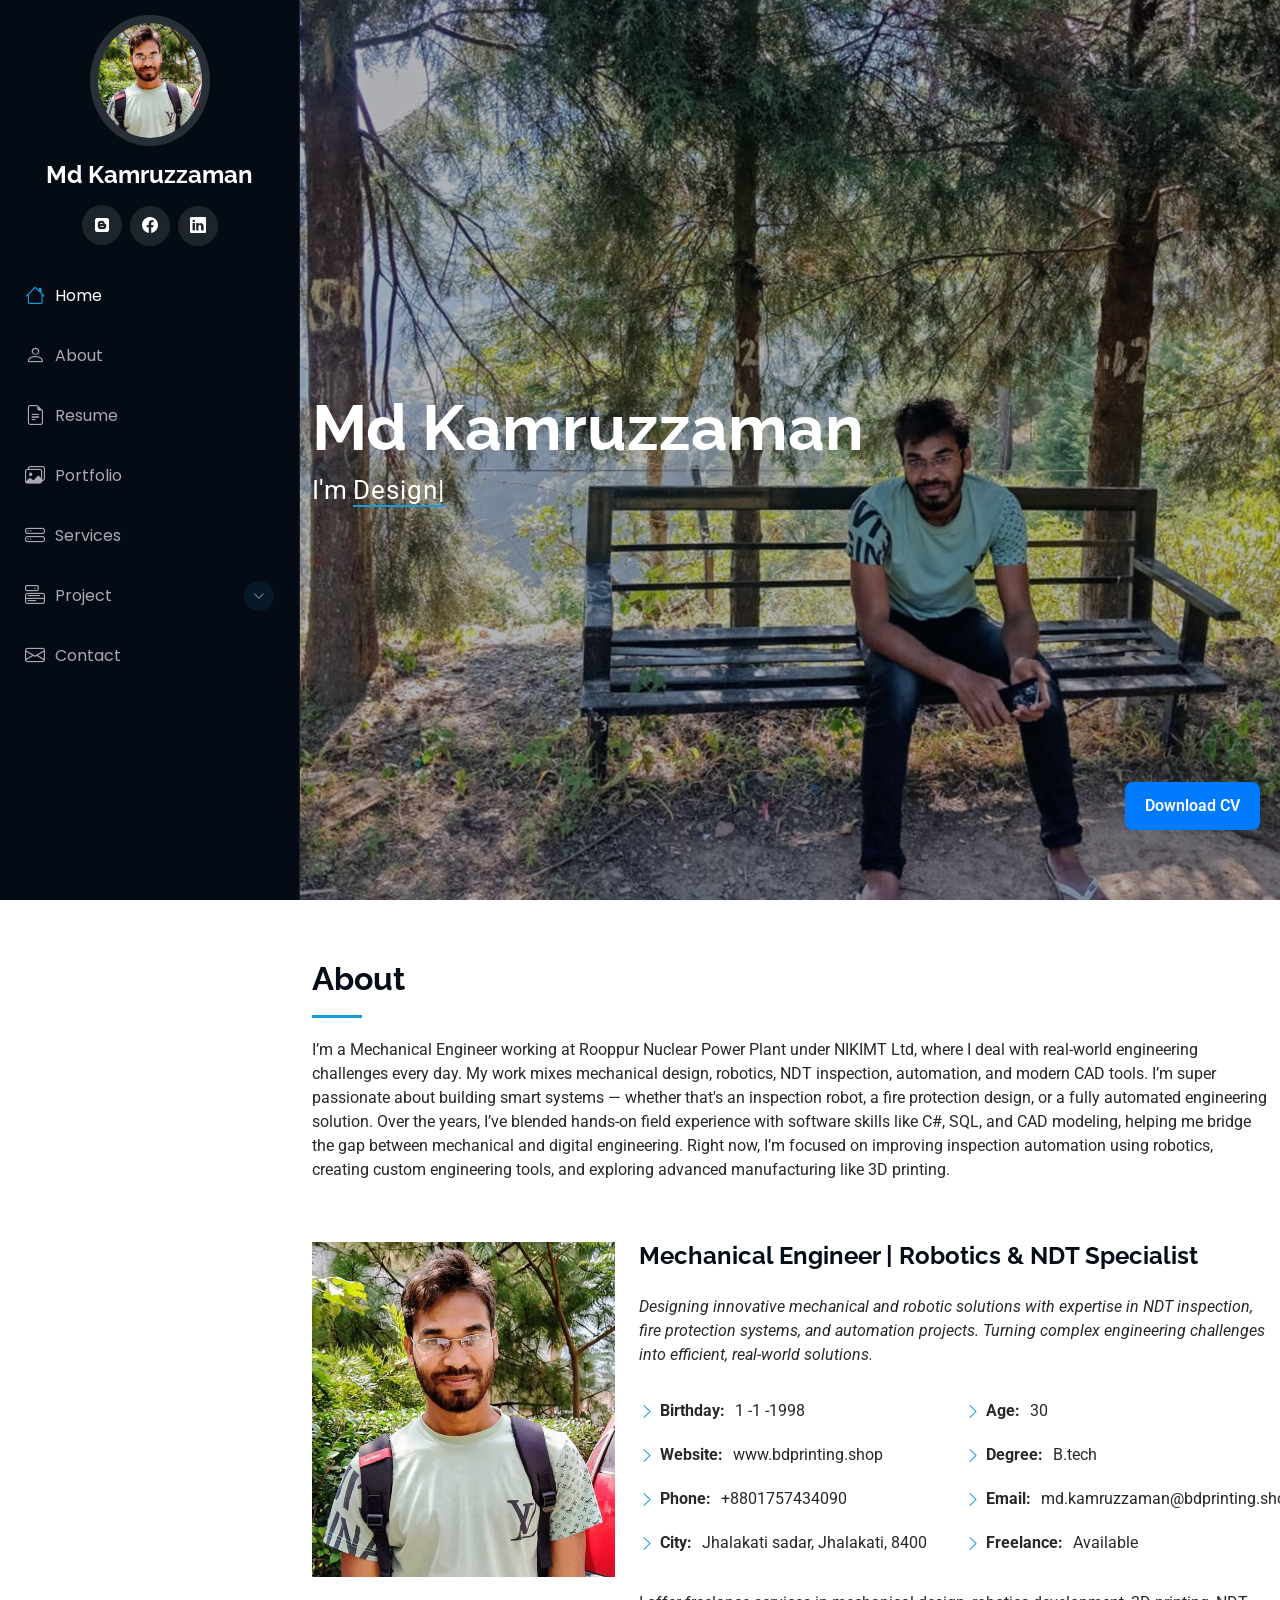
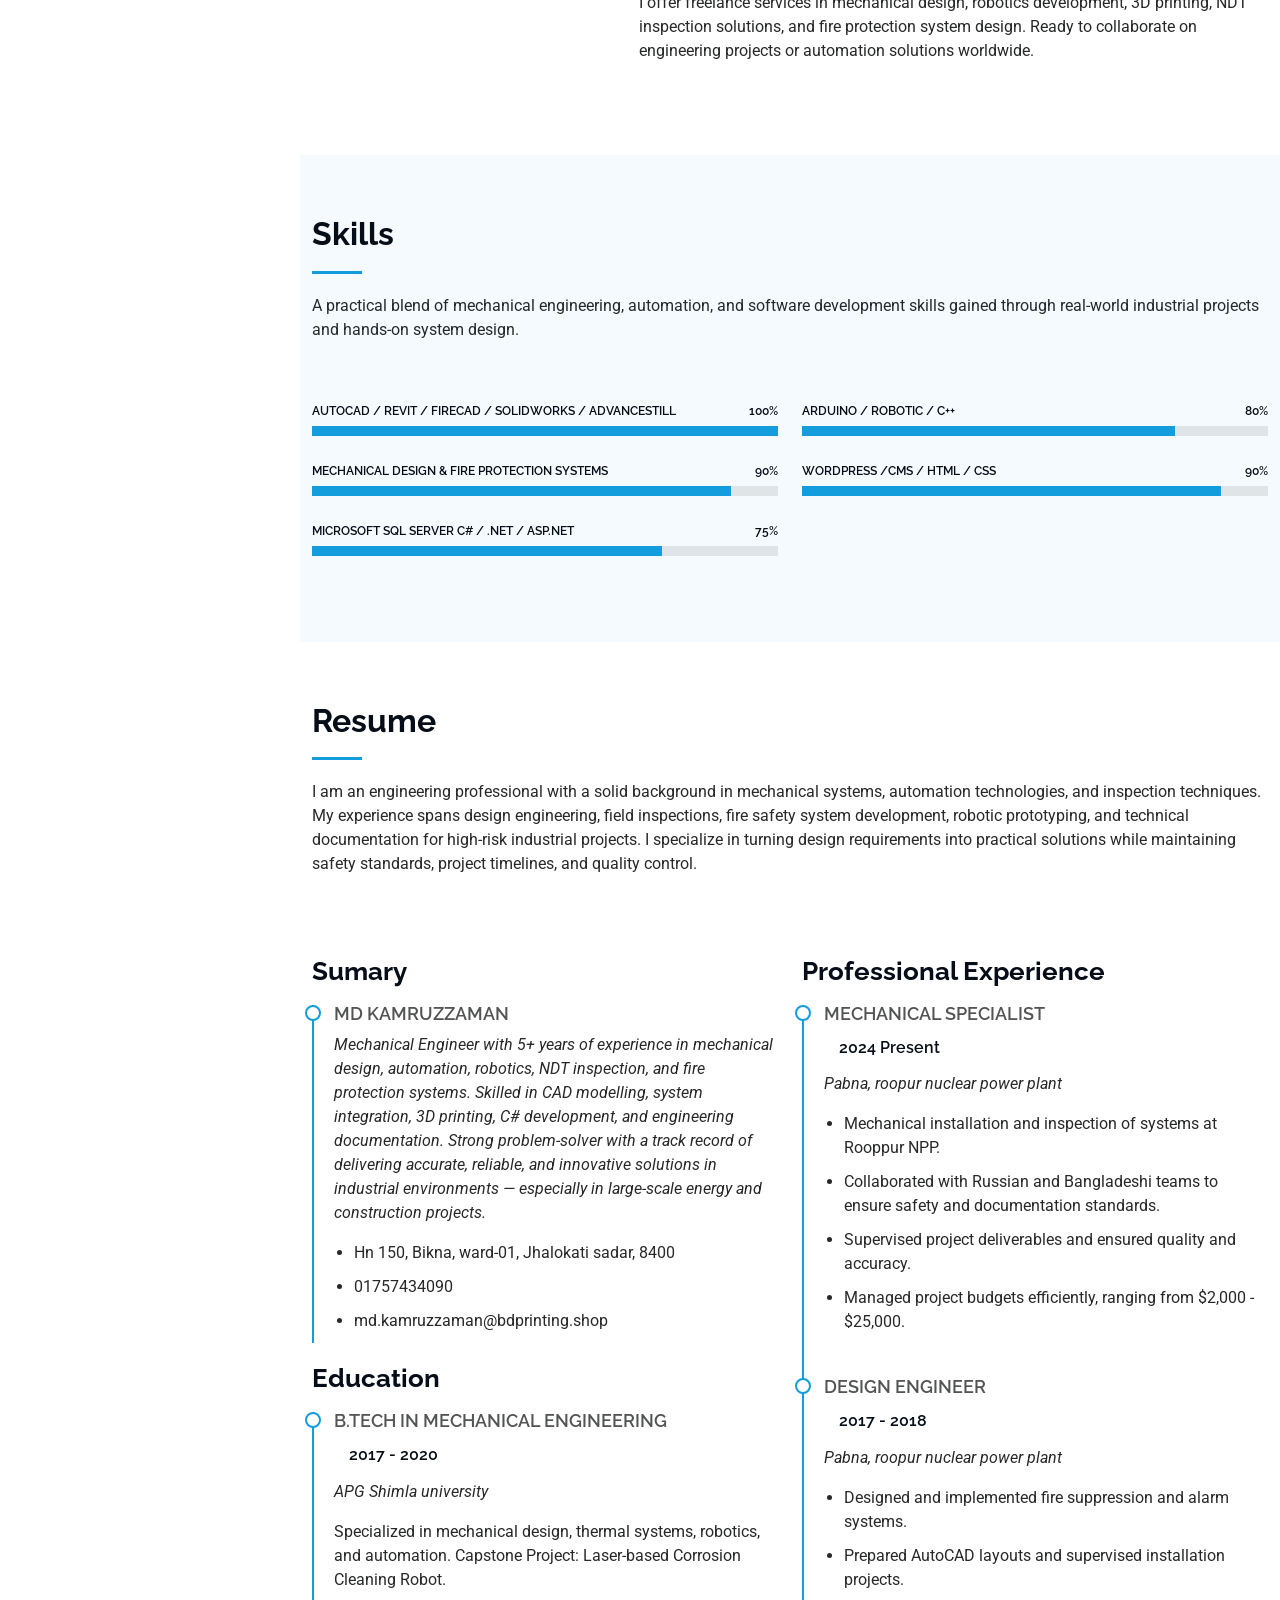
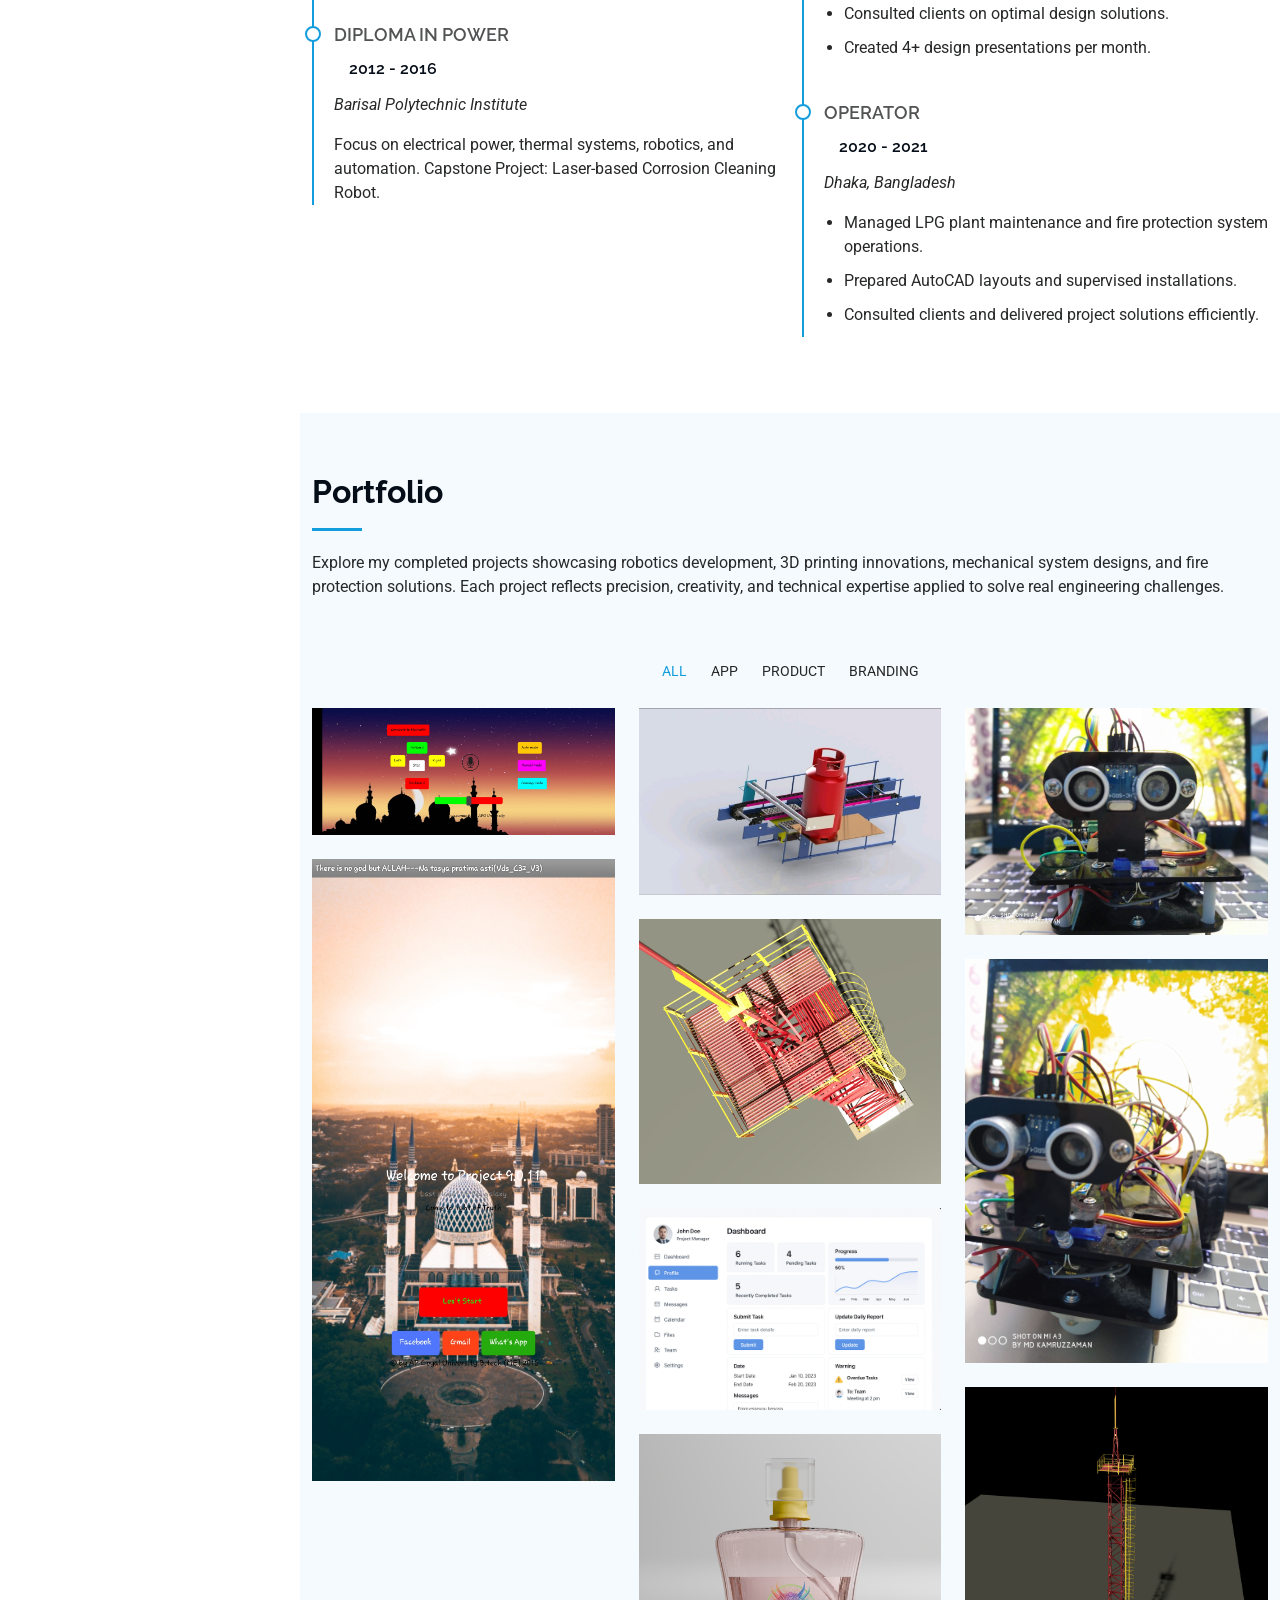
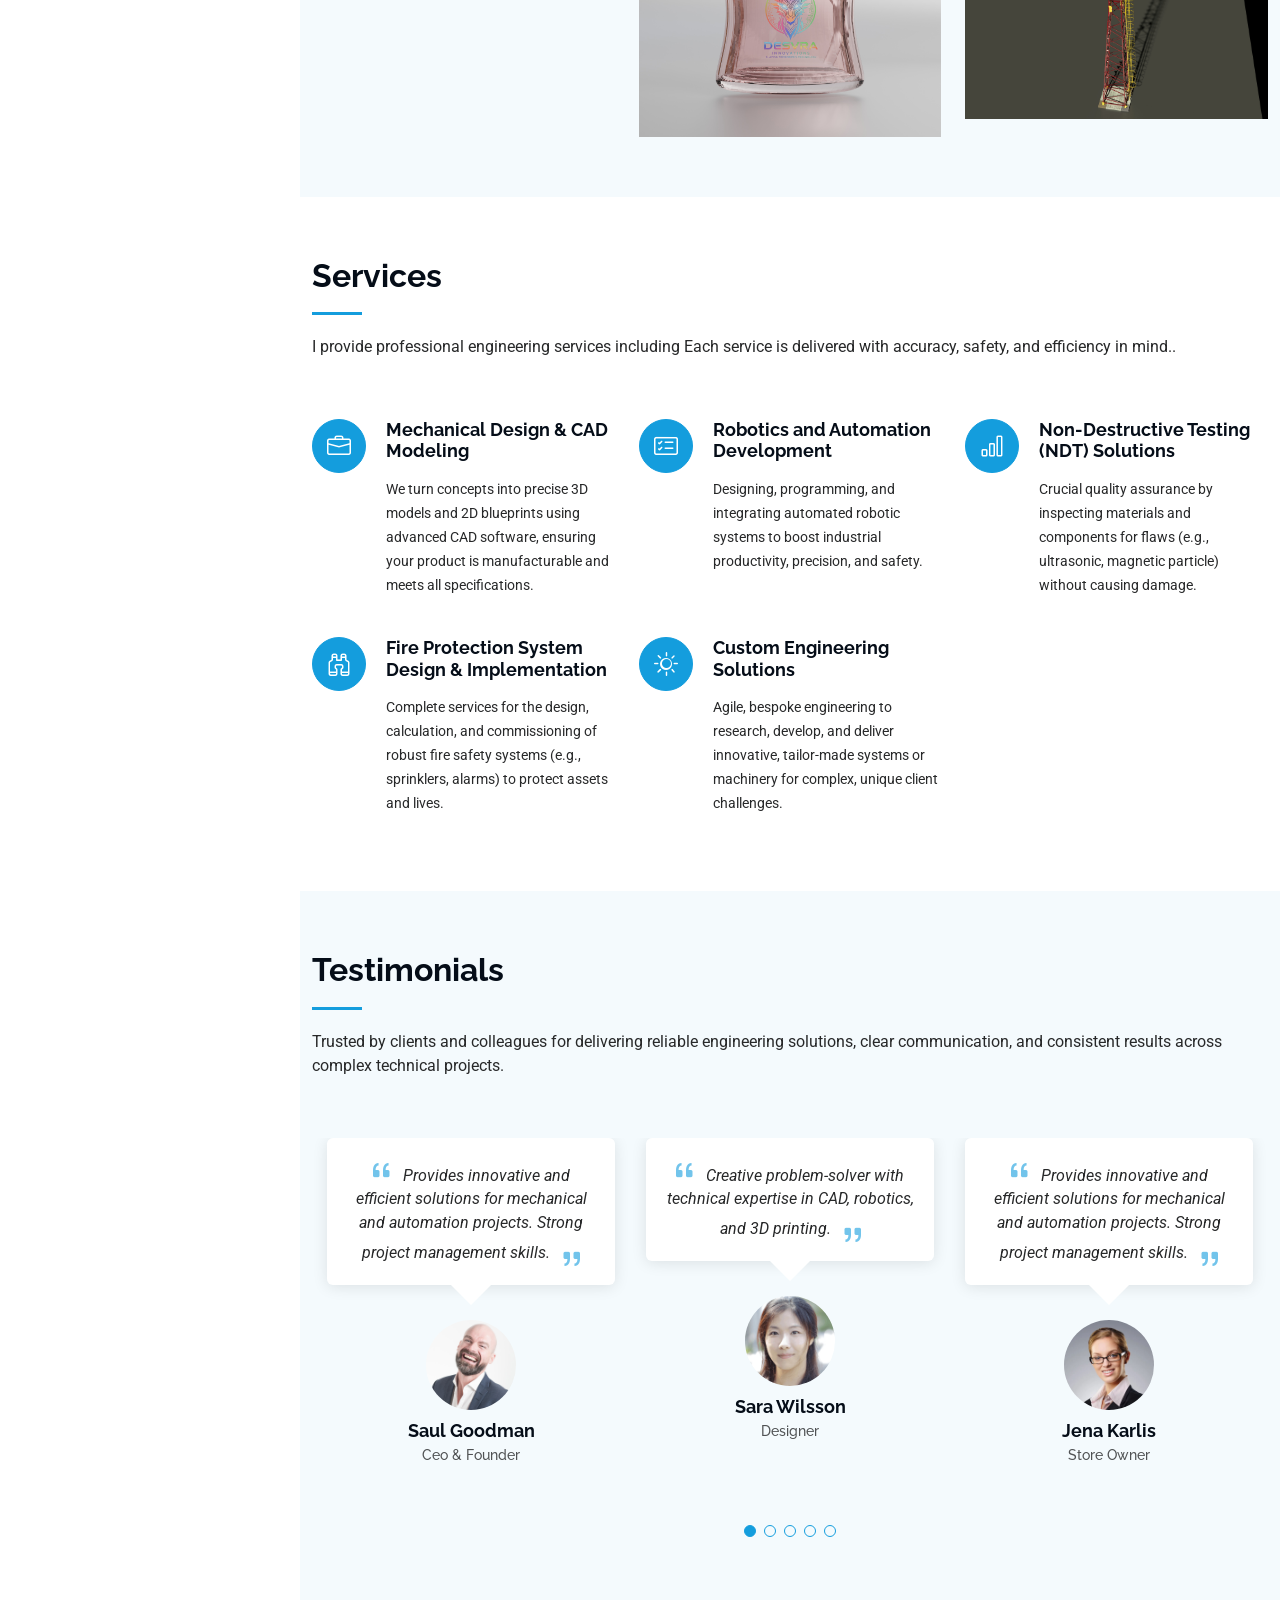
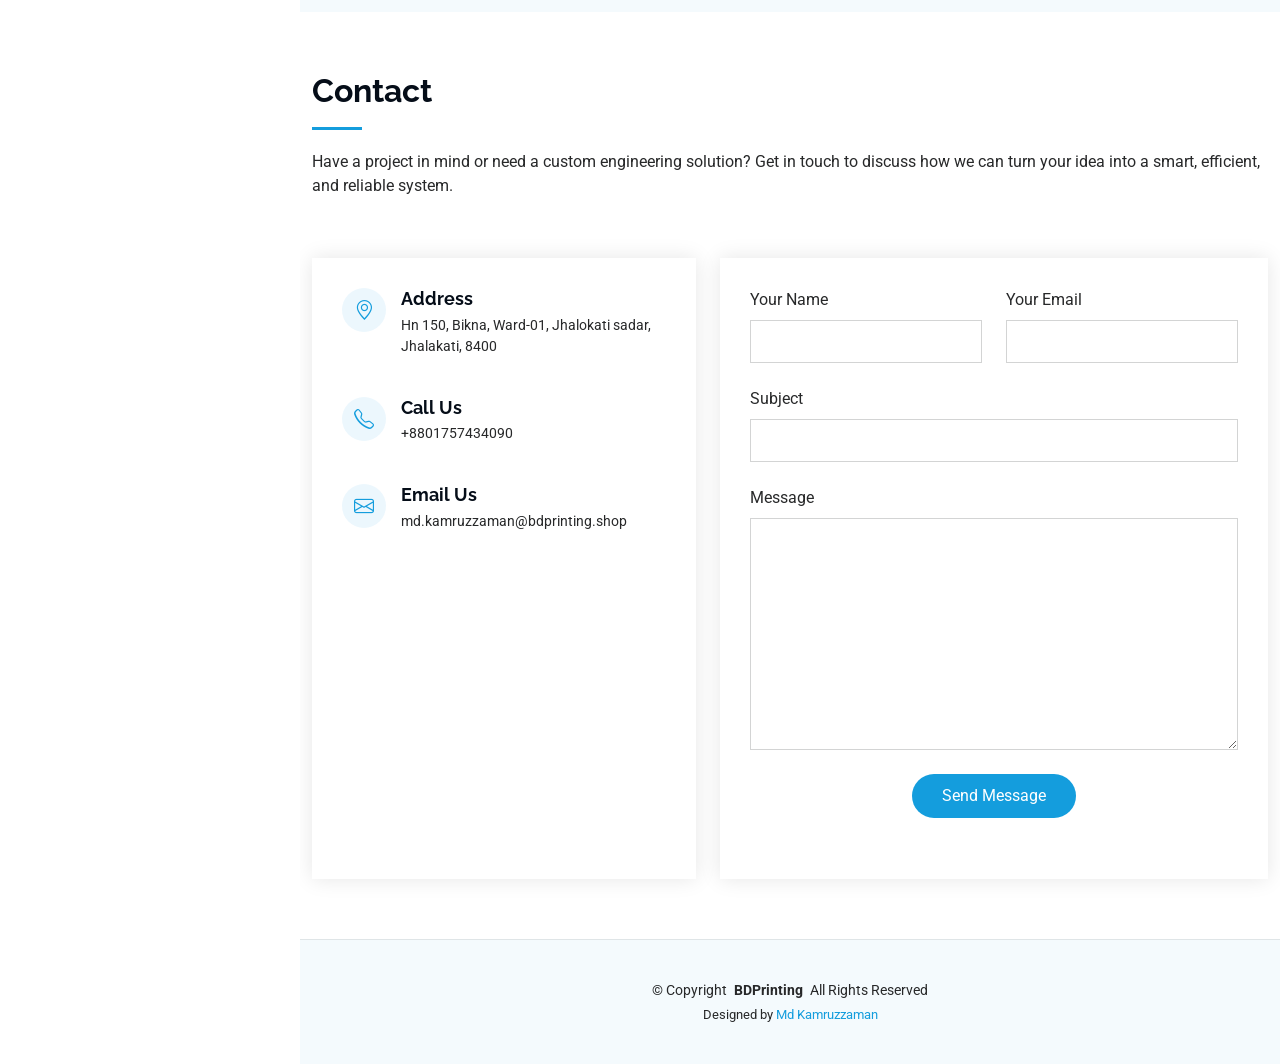
==== commit 3824f6e1: "Rename index Old.html to index.html" ====
--- a/index.html
+++ b/index.html
@@ -38,28 +38,6 @@
 </head>
 
 <body class="index-page">
-  
-  
-<div class="floating-wrapper">
-  <div class="half-circle-trigger">
-    <span>DEMO</span>
-  </div>
-
-  <div class="floating-download">
-    <a href="https://drive.google.com/uc?export=download&id=1jymUlQOLLaKoOedmdS5Ps2eaW-3xPEEn"
-       class="float-btn om" target="_blank">⬇ OM APP</a>
-
-    <a href="https://www.youtube.com/watch?v=srRy4WK6qRM"
-       class="float-btn om-video" target="_blank">▶ instruction Video</a>
-
-    <a href="https://drive.google.com/uc?export=download&id=1uls5ouXe0LixzHevoCQiiZnk3B7ZIWEH"
-       class="float-btn robot" target="_blank">⬇ Robot App</a>
-
-    <a href="https://www.youtube.com/watch?v=BQ6Gr3DXS1s"
-       class="float-btn robot-video" target="_blank">▶ instruction Video</a>
-  </div>
-</div>
-
 
   <header id="header" class="header dark-background d-flex flex-column">
     <i class="header-toggle d-xl-none bi bi-list"></i>
@@ -75,7 +53,7 @@
     </a>
 
     <div class="social-links text-center">
-      <a href="https://bdrobotech.blogspot.com/" class="blogger"><i class="fa-brands fa-blogger"></i></a>
+      <a href="https://islamin2000.blogspot.com/" class="blogger"><i class="fa-brands fa-blogger"></i></a>
       <a href="https://www.facebook.com/kamruzzman.ovi" class="facebook"><i class="bi bi-facebook"></i></a>
       <a href="https://www.linkedin.com/in/md-kamruzzaman-ovi/" class="linkedin"><i class="bi bi-linkedin"></i></a>
     </div>
@@ -92,10 +70,10 @@
             <li><a href="#">Robotics</a></li>
             <li><a href="#">Design and Drawing</a></li>
             <li><a href="#">Software and App</a></li>
-              <li class="dropdown"><a href="#"><span>Download</span> <i class="bi bi-chevron-down toggle-dropdown"></i></a>
+                        <li class="dropdown"><a href="#"><span>Download</span> <i class="bi bi-chevron-down toggle-dropdown"></i></a>
               <ul>
-                <li><a href="https://drive.google.com/file/d/1uls5ouXe0LixzHevoCQiiZnk3B7ZIWEH/view?usp=sharing">Robot Control App</a></li>
-                <li><a href="https://drive.google.com/file/d/1jymUlQOLLaKoOedmdS5Ps2eaW-3xPEEn/view?usp=sharing">Office Management </a></li>
+                <li><a href="#">Robot Control App</a></li>
+                <li><a href="#">Office Management </a></li>
               </ul>
             </li>
           </ul>
@@ -116,7 +94,7 @@
 
       <div class="container" data-aos="fade-up" data-aos-delay="100">
         <h2>Md Kamruzzaman</h2>
-        <p>I'm <span class="typed" data-typed-items="Mechanical Design Engineer, Industrial Machinery, Automation & Prototyping, ">Designer</span><span class="typed-cursor typed-cursor--blink" aria-hidden="true"></span><span class="typed-cursor typed-cursor--blink" aria-hidden="true"></span></p>
+        <p>I'm <span class="typed" data-typed-items="Designer, Developer, Freelancer">Designer</span><span class="typed-cursor typed-cursor--blink" aria-hidden="true"></span><span class="typed-cursor typed-cursor--blink" aria-hidden="true"></span></p>
       </div>
 
     </section><!-- /Hero Section -->
@@ -124,171 +102,120 @@
     <!-- About Section -->
     <section id="about" class="about section">
 
-<div class="container section-title" data-aos="fade-up">
-  <h2>About</h2>
-  
-  <p style="margin-bottom: 30px;">
-    I’m an Engineering Manager and Mechanical Engineer with hands-on leadership
-    experience in large-scale industrial and energy projects, including work at
-    the Rooppur Nuclear Power Plant under NIKIMT Ltd.
-  </p>
-
-  <p>My background blends:</p>
-
-  <ul>
-    <li>Mechanical &amp; fire protection engineering</li>
-    <li>Robotics and NDT inspection automation</li>
-     <li>CAD/BIM-driven project execution</li>
-    <li>ERP &amp; DCS system development (C#, SQL)</li>
-  </ul>
-
-  <p style="margin-bottom: 30px; margin-top: 20px;">
-    I specialize in bridging field engineering with digital systems, helping
-    organizations move from manual workflows to automated, data-driven
-    operations.
-  </p>
-
-  <p>Currently, my focus is on:</p>
-
-  <ul>
-    <li>Engineering team leadership</li>
-    <li>Inspection &amp; maintenance automation</li>
-    <li>Smart infrastructure and industrial digitalization</li>
-    <li>Cross-functional coordination in multinational environments</li>
-  </ul>
-</div>
-
-<div class="container" data-aos="fade-up" data-aos-delay="100">
-
-  <div class="row gy-4 justify-content-center">
-    <div class="col-lg-4">
-      <img src="assets/img/my-profile-img.jpg" class="img-fluid" alt="Md Kamruzzaman – Engineering Manager">
-    </div>
-
-    <div class="col-lg-8 content">
-      <h2>Engineering Manager | Mechanical & Automation Systems</h2>
-
-      <p class="fst-italic py-3">
-        Engineering Manager with a strong foundation in mechanical engineering,
-        robotics, NDT inspection, and industrial automation. Experienced in leading
-        engineering teams, managing safety-critical systems, and delivering
-        compliant, efficient solutions across complex industrial projects.
-      </p>
-
-      <div class="row">
-        <div class="col-lg-6">
-          <ul>
-            <li><i class="bi bi-chevron-right"></i> <strong>Birthday:</strong> <span>01 Jan 1998</span></li>
-            <li><i class="bi bi-chevron-right"></i> <strong>Website:</strong> <span>www.bdprinting.shop</span></li>
-            <li><i class="bi bi-chevron-right"></i> <strong>Phone:</strong> <span>+880 1757 434090</span></li>
-            <li><i class="bi bi-chevron-right"></i> <strong>Location:</strong> <span>Jhalokati, Bangladesh</span></li>
-          </ul>
+      <!-- Section Title -->
+      <div class="container section-title" data-aos="fade-up">
+        <h2>About</h2>
+        <p>I’m a Mechanical Engineer working at Rooppur Nuclear Power Plant under NIKIMT Ltd, where I deal with real-world engineering challenges every day. My work mixes mechanical design, robotics, NDT inspection, automation, and modern CAD tools.
+
+I’m super passionate about building smart systems — whether that's an inspection robot, a fire protection design, or a fully automated engineering solution. Over the years, I’ve blended hands-on field experience with software skills like C#, SQL, and CAD modeling, helping me bridge the gap between mechanical and digital engineering.
+
+Right now, I’m focused on improving inspection automation using robotics, creating custom engineering tools, and exploring advanced manufacturing like 3D printing.</p>
+      </div><!-- End Section Title -->
+
+      <div class="container" data-aos="fade-up" data-aos-delay="100">
+
+        <div class="row gy-4 justify-content-center">
+          <div class="col-lg-4">
+            <img src="assets/img/my-profile-img.jpg" class="img-fluid" alt="">
+          </div>
+          <div class="col-lg-8 content">
+            <h2>Mechanical Engineer | Robotics & NDT Specialist </h2>
+            <p class="fst-italic py-3">
+              Designing innovative mechanical and robotic solutions with expertise in NDT inspection, fire protection systems, and automation projects. Turning complex engineering challenges into efficient, real-world solutions.
+            </p>
+            <div class="row">
+              <div class="col-lg-6">
+                <ul> 
+                  <li><i class="bi bi-chevron-right"></i> <strong>Birthday:</strong> <span>1 -1 -1998 </span></li>
+                  <li><i class="bi bi-chevron-right"></i> <strong>Website:</strong> <span>www.bdprinting.shop</span></li>
+                  <li><i class="bi bi-chevron-right"></i> <strong>Phone:</strong> <span>+8801757434090</span></li>
+                  <li><i class="bi bi-chevron-right"></i> <strong>City:</strong> <span>Jhalakati sadar, Jhalakati, 8400</span></li>
+                </ul>
+              </div>
+              <div class="col-lg-6">
+                <ul>
+                  <li><i class="bi bi-chevron-right"></i> <strong>Age:</strong> <span>30</span></li>
+                  <li><i class="bi bi-chevron-right"></i> <strong>Degree:</strong> <span>B.tech</span></li>
+                  <li><i class="bi bi-chevron-right"></i> <strong>Email:</strong> <span>md.kamruzzaman@bdprinting.shop</span></li>
+                  <li><i class="bi bi-chevron-right"></i> <strong>Freelance:</strong> <span>Available</span></li>
+                </ul>
+              </div>
+            </div>
+            <p class="py-3">
+              I offer freelance services in mechanical design, robotics development, 3D printing, NDT inspection solutions, and fire protection system design. Ready to collaborate on engineering projects or automation solutions worldwide.
+            </p>
+          </div>
         </div>
 
-        <div class="col-lg-6">
-          <ul>
-            <li><i class="bi bi-chevron-right"></i> <strong>Experience:</strong> <span>5+ Years</span></li>
-            <li><i class="bi bi-chevron-right"></i> <strong>Degree:</strong> <span>B.Tech in Mechanical Engineering</span></li>
-            <li><i class="bi bi-chevron-right"></i> <strong>Email:</strong> <span>md.kamruzzaman@bdprinting.shop</span></li>
-            <li><i class="bi bi-chevron-right"></i> <strong>Availability:</strong> <span>Open to Global Opportunities</span></li>
-          </ul>
+      </div>
+
+    </section><!-- /About Section -->
+
+
+
+    <!-- Skills Section -->
+    <section id="skills" class="skills section light-background">
+
+      <!-- Section Title -->
+      <div class="container section-title" data-aos="fade-up">
+<h2>Skills</h2>
+<p>A practical blend of mechanical engineering, automation, and software development skills gained through real-world industrial projects and hands-on system design.</p>
+
+      </div><!-- End Section Title -->
+
+      <div class="container" data-aos="fade-up" data-aos-delay="100">
+
+        <div class="row skills-content skills-animation">
+
+          <div class="col-lg-6">
+
+            <div class="progress">
+              <span class="skill"><span>AutoCAD / Revit / FireCAD / SolidWorks / Advancestill</span> <i class="val">100%</i></span>
+              <div class="progress-bar-wrap">
+                <div class="progress-bar" role="progressbar" aria-valuenow="100" aria-valuemin="0" aria-valuemax="100"></div>
+              </div>
+            </div><!-- End Skills Item -->
+
+            <div class="progress">
+              <span class="skill"><span>Mechanical Design & Fire Protection Systems</span> <i class="val">90%</i></span>
+              <div class="progress-bar-wrap">
+                <div class="progress-bar" role="progressbar" aria-valuenow="90" aria-valuemin="0" aria-valuemax="100"></div>
+              </div>
+            </div><!-- End Skills Item -->
+
+            <div class="progress">
+              <span class="skill"><span>Microsoft SQL Server C# / .NET / ASP.NET</span> <i class="val">75%</i></span>
+              <div class="progress-bar-wrap">
+                <div class="progress-bar" role="progressbar" aria-valuenow="75" aria-valuemin="0" aria-valuemax="100"></div>
+              </div>
+            </div><!-- End Skills Item -->
+
+          </div>
+
+          <div class="col-lg-6">
+
+            <div class="progress">
+              <span class="skill"><span>Arduino / Robotic / C++</span> <i class="val">80%</i></span>
+              <div class="progress-bar-wrap">
+                <div class="progress-bar" role="progressbar" aria-valuenow="80" aria-valuemin="0" aria-valuemax="100"></div>
+              </div>
+            </div><!-- End Skills Item -->
+
+            <div class="progress">
+              <span class="skill"><span>WordPress /CMS / Html / CSS </span> <i class="val">90%</i></span>
+              <div class="progress-bar-wrap">
+                <div class="progress-bar" role="progressbar" aria-valuenow="90" aria-valuemin="0" aria-valuemax="100"></div>
+              </div>
+            </div><!-- End Skills Item -->
+
+
+          </div>
+
         </div>
-      </div>
-
-      <p class="py-3">
-        I support organizations with end-to-end engineering solutions — from
-        mechanical and fire protection design to inspection automation,
-        ERP/DCS system development, and digital workflow optimization.
-        Open to leadership, consulting, and project-based roles worldwide.
-      </p>
-    </div>
-  </div>
-
-</div>
-    </section><!-- /About Section -->
-
-
-
-  <!-- Skills Section -->
-<section id="skills" class="skills section light-background">
-
-  <!-- Section Title -->
-  <div class="container section-title" data-aos="fade-up">
-    <h2>Core Skills</h2>
-    <p>
-      A strong mix of engineering leadership, technical execution, and digital
-      system development built through large-scale industrial projects and
-      safety-critical environments.
-    </p>
-  </div><!-- End Section Title -->
-
-  <div class="container" data-aos="fade-up" data-aos-delay="100">
-
-    <div class="row skills-content skills-animation">
-
-      <div class="col-lg-6">
-
-        <div class="progress">
-          <span class="skill">
-            <span>CAD & BIM Tools (AutoCAD, Revit, FireCAD, SolidWorks, Advance Steel)</span>
-            <i class="val">100%</i>
-          </span>
-          <div class="progress-bar-wrap">
-            <div class="progress-bar" role="progressbar" aria-valuenow="100" aria-valuemin="0" aria-valuemax="100"></div>
-          </div>
-        </div><!-- End Skills Item -->
-
-        <div class="progress">
-          <span class="skill">
-            <span>Mechanical Systems & Fire Protection Engineering</span>
-            <i class="val">90%</i>
-          </span>
-          <div class="progress-bar-wrap">
-            <div class="progress-bar" role="progressbar" aria-valuenow="90" aria-valuemin="0" aria-valuemax="100"></div>
-          </div>
-        </div><!-- End Skills Item -->
-
-        <div class="progress">
-          <span class="skill">
-            <span>ERP, DCS & Backend Development (C#, .NET, ASP.NET, SQL Server)</span>
-            <i class="val">75%</i>
-          </span>
-          <div class="progress-bar-wrap">
-            <div class="progress-bar" role="progressbar" aria-valuenow="75" aria-valuemin="0" aria-valuemax="100"></div>
-          </div>
-        </div><!-- End Skills Item -->
-
-      </div>
-
-      <div class="col-lg-6">
-
-        <div class="progress">
-          <span class="skill">
-            <span>Robotics, Sensors & Embedded Systems (Arduino, C++)</span>
-            <i class="val">80%</i>
-          </span>
-          <div class="progress-bar-wrap">
-            <div class="progress-bar" role="progressbar" aria-valuenow="80" aria-valuemin="0" aria-valuemax="100"></div>
-          </div>
-        </div><!-- End Skills Item -->
-
-        <div class="progress">
-          <span class="skill">
-            <span>Web Systems & CMS (HTML, CSS, WordPress)</span>
-            <i class="val">90%</i>
-          </span>
-          <div class="progress-bar-wrap">
-            <div class="progress-bar" role="progressbar" aria-valuenow="90" aria-valuemin="0" aria-valuemax="100"></div>
-          </div>
-        </div><!-- End Skills Item -->
-
-      </div>
-
-    </div>
-
-  </div>
-
-</section><!-- /Skills Section -->
+
+      </div>
+
+    </section><!-- /Skills Section -->
 
     <!-- Resume Section -->
     <section id="resume" class="resume section">
@@ -299,299 +226,220 @@
         <p> I am an engineering professional with a solid background in mechanical systems, automation technologies, and inspection techniques. My experience spans design engineering, field inspections, fire safety system development, robotic prototyping, and technical documentation for high-risk industrial projects. I specialize in turning design requirements into practical solutions while maintaining safety standards, project timelines, and quality control.</p>
       </div><!-- End Section Title -->
 
-<div class="container">
-
-  <div class="row">
-
-    <!-- LEFT COLUMN -->
-    <div class="col-lg-6" data-aos="fade-up" data-aos-delay="100">
-      <h3 class="resume-title">Summary</h3>
-
-      <div class="resume-item pb-0">
-        <h4>Md Kamruzzaman</h4>
-        <p>
-          <em>
-            Engineering Manager and Mechanical Engineer with 5+ years of experience
-            delivering mechanical, automation, fire protection, and inspection
-            solutions in highly regulated industrial environments.
-            Experienced in leading multidisciplinary teams, coordinating
-            multinational stakeholders, managing budgets, and ensuring compliance
-            with safety and engineering standards — including nuclear facility projects.
-          </em>
-        </p>
-        <ul>
-          <li>Hn 150, Bikna, Ward-01, Jhalokati Sadar, 8400</li>
-          <li>+880 1757 434090</li>
-          <li>md.kamruzzaman@bdprinting.shop</li>
-        </ul>
-      </div><!-- End Resume Item -->
-
-      <h3 class="resume-title">Education</h3>
-
-      <div class="resume-item">
-        <h4>B.Tech in Mechanical Engineering</h4>
-        <h5>2017 – 2020</h5>
-        <p><em>APG Shimla University</em></p>
-        <p>
-          Focused on mechanical design, thermal systems, robotics, and automation.
-          Capstone Project: Laser-Based Corrosion Cleaning Robot.
-        </p>
-      </div><!-- End Resume Item -->
-
-      <div class="resume-item">
-        <h4>Diploma in Power Engineering</h4>
-        <h5>2012 – 2016</h5>
-        <p><em>Barisal Polytechnic Institute</em></p>
-        <p>
-          Studied electrical power systems, thermal engineering, robotics, and automation.
-          Capstone Project: Laser-Based Corrosion Cleaning Robot.
-        </p>
-      </div><!-- End Resume Item -->
-
-    </div>
-
-    <!-- RIGHT COLUMN -->
-    <div class="col-lg-6" data-aos="fade-up" data-aos-delay="200">
-      <h3 class="resume-title">Professional Experience</h3>
-
-      <div class="resume-item">
-        <h4>Mechanical Specialist</h4>
-        <h5>2024 – Present</h5>
-        <p><em>Rooppur Nuclear Power Plant, Pabna</em></p>
-        <ul>
-          <li>Led mechanical installation, inspection, and quality control activities for nuclear power plant systems.</li>
-          <li>Coordinated with Russian and Bangladeshi engineering teams to ensure compliance with safety and documentation standards.</li>
-          <li>Supervised contractors and engineering deliverables to maintain schedule, accuracy, and quality.</li>
-          <li>Managed and monitored project budgets ranging from USD 2,000 to 25,000.</li>
-        </ul>
-      </div><!-- End Resume Item -->
-
-      <div class="resume-item">
-        <h4>Design Engineer (Fire Protection & Mechanical)</h4>
-        <h5>2017 – 2018</h5>
-        <p><em>Rooppur Nuclear Power Plant, Pabna</em></p>
-        <ul>
-          <li>Designed and implemented fire suppression and fire alarm systems for industrial facilities.</li>
-          <li>Prepared detailed AutoCAD drawings and coordinated on-site installation activities.</li>
-          <li>Provided technical consultation and design optimization for clients and project teams.</li>
-          <li>Delivered multiple technical presentations and design reports each month.</li>
-        </ul>
-      </div><!-- End Resume Item -->
-
-      <div class="resume-item">
-        <h4>Plant Operator (LPG & Fire Protection Systems)</h4>
-        <h5>2020 – 2021</h5>
-        <p><em>Dhaka, Bangladesh</em></p>
-        <ul>
-          <li>Oversaw LPG plant operations, maintenance, and safety compliance.</li>
-          <li>Managed fire protection system inspections and routine maintenance.</li>
-          <li>Prepared AutoCAD layouts and supported installation and troubleshooting activities.</li>
-        </ul>
-      </div><!-- End Resume Item -->
-
-    </div>
-
-  </div>
-
-</div>
+      <div class="container">
+
+        <div class="row">
+
+          <div class="col-lg-6" data-aos="fade-up" data-aos-delay="100">
+            <h3 class="resume-title">Sumary</h3>
+
+            <div class="resume-item pb-0">
+              <h4>Md Kamruzzaman</h4>
+              <p><em>Mechanical Engineer with 5+ years of experience in mechanical design, automation, robotics, NDT inspection, and fire protection systems. Skilled in CAD modelling, system integration, 3D printing, C# development, and engineering documentation. Strong problem-solver with a track record of delivering accurate, reliable, and innovative solutions in industrial environments — especially in large-scale energy and construction projects.</em></p>
+              <ul>
+                <li>Hn 150, Bikna, ward-01, Jhalokati sadar, 8400</li>
+                <li>01757434090</li>
+                <li>md.kamruzzaman@bdprinting.shop</li>
+              </ul>
+            </div><!-- Edn Resume Item -->
+
+            <h3 class="resume-title">Education</h3>
+            <div class="resume-item">
+              <h4>B.Tech in Mechanical Engineering</h4>
+              <h5>2017 - 2020</h5>
+              <p><em>APG Shimla university</em></p>
+              <p>Specialized in mechanical design, thermal systems, robotics, and automation. Capstone Project: Laser-based Corrosion Cleaning Robot.</p>
+            </div><!-- Edn Resume Item -->
+
+            <div class="resume-item">
+              <h4>  Diploma in Power</h4>
+              <h5>2012 - 2016</h5>
+              <p><em>Barisal Polytechnic Institute</em></p>
+              <p>Focus on electrical power, thermal systems, robotics, and automation. Capstone Project: Laser-based Corrosion Cleaning Robot.</p>
+            </div><!-- Edn Resume Item -->
+
+          </div>
+
+          <div class="col-lg-6" data-aos="fade-up" data-aos-delay="200">
+            <h3 class="resume-title">Professional Experience</h3>
+            <div class="resume-item">
+              <h4>Mechanical specialist</h4>
+              <h5>2024 Present</h5>
+              <p><em>Pabna, roopur nuclear power plant </em></p> 
+              <ul>
+                <li>Mechanical installation and inspection of systems at Rooppur NPP.</li>
+                <li>Collaborated with Russian and Bangladeshi teams to ensure safety and documentation standards.</li>
+                <li>Supervised project deliverables and ensured quality and accuracy.</li>
+                <li>Managed project budgets efficiently, ranging from $2,000 - $25,000.</li>
+              </ul>
+            </div><!-- Edn Resume Item -->
+
+            <div class="resume-item">
+              <h4> Design Engineer</h4> 
+              <h5>2017 - 2018</h5>
+              <p><em>Pabna, roopur nuclear power plant</em></p>
+              <ul>
+                <li>Designed and implemented fire suppression and alarm systems.</li>
+                <li>Prepared AutoCAD layouts and supervised installation projects.</li>
+                <li>Consulted clients on optimal design solutions.</li>
+                <li>Created 4+ design presentations per month.</li>
+              </ul>
+            </div><!-- Edn Resume Item -->
+            
+                        <div class="resume-item">
+              <h4> Operator</h4>  
+              <h5>2020 - 2021</h5>
+              <p><em>Dhaka, Bangladesh </em></p>
+              <ul>
+                <li>Managed LPG plant maintenance and fire protection system operations.</li>
+                <li>Prepared AutoCAD layouts and supervised installations.</li>
+                <li>Consulted clients and delivered project solutions efficiently.</li>
+              </ul>
+            </div><!-- Edn Resume Item -->
+
+          </div>
+
+        </div>
+
+      </div>
+
     </section><!-- /Resume Section -->
-<!-- Portfolio Section -->
-<section id="portfolio" class="portfolio section light-background">
-
-  <!-- Section Title -->
-  <div class="container section-title" data-aos="fade-up">
-    <h2>Portfolio</h2>
-    <p>
-      Selected engineering, automation, and digital system projects demonstrating
-      leadership in robotics, industrial design, ERP development, and inspection automation.
-      Each project reflects structured execution, safety awareness, and real-world impact.
-    </p>
-  </div><!-- End Section Title -->
-
-  <div class="container">
-
-    <div class="isotope-layout" data-default-filter="*" data-layout="masonry" data-sort="original-order">
-
-      <!-- Filters -->
-      <ul class="portfolio-filters isotope-filters" data-aos="fade-up" data-aos-delay="100">
-        <li data-filter="*" class="filter-active">All</li>
-        <li data-filter=".filter-product">Engineering Design</li>
-        <li data-filter=".filter-branding">Robotics & Automation</li>
-        <li data-filter=".filter-branding">R&D & Prototyping Capability</li>
-                <li data-filter=".filter-app">Software & ERP</li>
-      </ul><!-- End Filters -->
-
-      <div class="row gy-4 isotope-container" data-aos="fade-up" data-aos-delay="200">
-       
-        <!-- ERP / App -->
-        
-        <div class="col-lg-4 col-md-6 portfolio-item isotope-item filter-app">
-          <div class="portfolio-content h-100">
-            <img src="assets/img/portfolio/app-1.jpg" class="img-fluid" alt="Robot Control Application">
-            <div class="portfolio-info">
-              <h4>Robot Control Mobile App</h4>
-              <p>Android application for real-time robot control, sensor monitoring, and system feedback.</p>
-              <a href="assets/img/portfolio/app-1.jpg" data-gallery="portfolio-gallery-app"
-                 class="glightbox preview-link" title="Robot Control App">
-                <i class="bi bi-zoom-in"></i>
-              </a>
-              <a href="portfolio-details.html" class="details-link" title="Project Details">
-                <i class="bi bi-link-45deg"></i>
-              </a>
-            </div>
-          </div>
+
+    <!-- Portfolio Section -->
+    <section id="portfolio" class="portfolio section light-background">
+
+      <!-- Section Title -->
+      <div class="container section-title" data-aos="fade-up">
+        <h2>Portfolio</h2>
+        <p>Explore my completed projects showcasing robotics development, 3D printing innovations, mechanical system designs, and fire protection solutions. Each project reflects precision, creativity, and technical expertise applied to solve real engineering challenges.</p>
+      </div><!-- End Section Title -->
+
+      <div class="container">
+
+        <div class="isotope-layout" data-default-filter="*" data-layout="masonry" data-sort="original-order">
+
+          <ul class="portfolio-filters isotope-filters" data-aos="fade-up" data-aos-delay="100">
+            <li data-filter="*" class="filter-active">All</li>
+            <li data-filter=".filter-app">App</li>
+            <li data-filter=".filter-product">Product</li>
+            <li data-filter=".filter-branding">Branding</li>
+          </ul><!-- End Portfolio Filters -->
+
+          <div class="row gy-4 isotope-container" data-aos="fade-up" data-aos-delay="200">
+
+            <div class="col-lg-4 col-md-6 portfolio-item isotope-item filter-app">
+              <div class="portfolio-content h-100">
+                <img src="assets/img/portfolio/app-1.jpg" class="img-fluid" alt="">
+                <div class="portfolio-info">
+                  <h4>App 1</h4>
+                  <p>Android app for robot control</p>
+                  <a href="assets/img/portfolio/app-1.jpg" title="App 1" data-gallery="portfolio-gallery-app" class="glightbox preview-link"><i class="bi bi-zoom-in"></i></a>
+                  <a href="portfolio-details.html" title="More Details" class="details-link"><i class="bi bi-link-45deg"></i></a>
+                </div>
+              </div>
+            </div><!-- End Portfolio Item -->
+
+            <div class="col-lg-4 col-md-6 portfolio-item isotope-item filter-product">
+              <div class="portfolio-content h-100">
+                <img src="assets/img/portfolio/product-1.jpg" class="img-fluid" alt="">
+                <div class="portfolio-info">
+                  <h4>Product 1</h4>
+                  <p>3D CAD Model – LPG Cylinder Handling & Support Structure</p>
+                  <a href="assets/img/portfolio/product-1.jpg" title="Product 1" data-gallery="portfolio-gallery-product" class="glightbox preview-link"><i class="bi bi-zoom-in"></i></a>
+                  <a href="portfolio-details.html" title="More Details" class="details-link"><i class="bi bi-link-45deg"></i></a>
+                </div>
+              </div>
+            </div><!-- End Portfolio Item -->
+
+            <div class="col-lg-4 col-md-6 portfolio-item isotope-item filter-branding">
+              <div class="portfolio-content h-100">
+                <img src="assets/img/portfolio/branding-1.jpg" class="img-fluid" alt="">
+                <div class="portfolio-info">
+                  <h4>Branding 1</h4>
+                  <p>Autonomous Robot Prototype – Obstacle Detection System (Front View)</p>
+                  <a href="assets/img/portfolio/branding-1.jpg" title="Branding 1" data-gallery="portfolio-gallery-branding" class="glightbox preview-link"><i class="bi bi-zoom-in"></i></a>
+                  <a href="portfolio-details.html" title="More Details" class="details-link"><i class="bi bi-link-45deg"></i></a>
+                </div>
+              </div>
+            </div><!-- End Portfolio Item -->
+
+            <div class="col-lg-4 col-md-6 portfolio-item isotope-item filter-app">
+              <div class="portfolio-content h-100">
+                <img src="assets/img/portfolio/app-2.jpg" class="img-fluid" alt="">
+                <div class="portfolio-info">
+                  <h4>App 2</h4>
+                  <p>Android app for robot control</p>
+                  <a href="assets/img/portfolio/app-2.jpg" title="App 2" data-gallery="portfolio-gallery-app" class="glightbox preview-link"><i class="bi bi-zoom-in"></i></a>
+                  <a href="portfolio-details.html" title="More Details" class="details-link"><i class="bi bi-link-45deg"></i></a>
+                </div>
+              </div>
+            </div><!-- End Portfolio Item -->
+
+            <div class="col-lg-4 col-md-6 portfolio-item isotope-item filter-product">
+              <div class="portfolio-content h-100">
+                <img src="assets/img/portfolio/product-2.jpg" class="img-fluid" alt="">
+                <div class="portfolio-info">
+                  <h4>Product 2</h4>
+                  <p>Industrial Structure Design – Tower & Support Framework (3D Model)</p>
+                  <a href="assets/img/portfolio/product-2.jpg" title="Product 2" data-gallery="portfolio-gallery-product" class="glightbox preview-link"><i class="bi bi-zoom-in"></i></a>
+                  <a href="portfolio-details.html" title="More Details" class="details-link"><i class="bi bi-link-45deg"></i></a>
+                </div>
+              </div>
+            </div><!-- End Portfolio Item -->
+
+            <div class="col-lg-4 col-md-6 portfolio-item isotope-item filter-branding">
+              <div class="portfolio-content h-100">
+                <img src="assets/img/portfolio/branding-2.jpg" class="img-fluid" alt="">
+                <div class="portfolio-info">
+                  <h4>Branding 2</h4>
+                  <p>Ultrasonic Sensor Robot Car on Laptop Keyboard</p>
+                  <a href="assets/img/portfolio/branding-2.jpg" title="Branding 2" data-gallery="portfolio-gallery-branding" class="glightbox preview-link"><i class="bi bi-zoom-in"></i></a>
+                  <a href="portfolio-details.html" title="More Details" class="details-link"><i class="bi bi-link-45deg"></i></a>
+                </div>
+              </div>
+            </div><!-- End Portfolio Item -->
+
+            <div class="col-lg-4 col-md-6 portfolio-item isotope-item filter-app">
+              <div class="portfolio-content h-100">
+                <img src="assets/img/portfolio/app-3.jpg" class="img-fluid" alt="">
+                <div class="portfolio-info">
+                  <h4>App 3</h4>
+                  <p>Custom ERP Dashboard – Project, Task & Analytics Management System</p>
+                  <a href="assets/img/portfolio/app-3.jpg" title="App 3" data-gallery="portfolio-gallery-app" class="glightbox preview-link"><i class="bi bi-zoom-in"></i></a>
+                  <a href="portfolio-details.html" title="More Details" class="details-link"><i class="bi bi-link-45deg"></i></a>
+                </div>
+              </div>
+            </div><!-- End Portfolio Item -->
+
+            <div class="col-lg-4 col-md-6 portfolio-item isotope-item filter-product">
+              <div class="portfolio-content h-100">
+                <img src="assets/img/portfolio/product-3.jpg" class="img-fluid" alt="">
+                <div class="portfolio-info">
+                  <h4>Product 3</h4>
+                  <p>Industrial Structure Design – Tower & Support Framework (3D Model)</p>
+                  <a href="assets/img/portfolio/product-3.jpg" title="Product 3" data-gallery="portfolio-gallery-product" class="glightbox preview-link"><i class="bi bi-zoom-in"></i></a>
+                  <a href="portfolio-details.html" title="More Details" class="details-link"><i class="bi bi-link-45deg"></i></a>
+                </div>
+              </div>
+            </div><!-- End Portfolio Item -->
+
+            <div class="col-lg-4 col-md-6 portfolio-item isotope-item filter-branding">
+              <div class="portfolio-content h-100">
+                <img src="assets/img/portfolio/branding-3.jpg" class="img-fluid" alt="">
+                <div class="portfolio-info">
+                  <h4>Branding 3</h4>
+                  <p>Product Visualization – Packaging Design & 3D Rendering</p>
+                  <a href="assets/img/portfolio/branding-3.jpg" title="Branding 2" data-gallery="portfolio-gallery-branding" class="glightbox preview-link"><i class="bi bi-zoom-in"></i></a>
+                  <a href="portfolio-details.html" title="More Details" class="details-link"><i class="bi bi-link-45deg"></i></a>
+                </div>
+              </div>
+            </div><!-- End Portfolio Item -->
+
+          </div><!-- End Portfolio Container -->
         </div>
-
-        <!-- Product Design -->
-        <div class="col-lg-4 col-md-6 portfolio-item isotope-item filter-product">
-          <div class="portfolio-content h-100">
-            <img src="assets/img/portfolio/product-1.jpg" class="img-fluid" alt="LPG Handling Structure">
-            <div class="portfolio-info">
-              <h4>LPG Handling Structure</h4>
-              <p>3D CAD design of LPG cylinder handling and support framework with safety-focused load analysis.</p>
-              <a href="assets/img/portfolio/product-1.jpg" data-gallery="portfolio-gallery-product"
-                 class="glightbox preview-link" title="LPG Handling Structure">
-                <i class="bi bi-zoom-in"></i>
-              </a>
-              <a href="portfolio-details.html" class="details-link" title="Project Details">
-                <i class="bi bi-link-45deg"></i>
-              </a>
-            </div>
-          </div>
-        </div>
-
-        <!-- Robotics -->
-        <div class="col-lg-4 col-md-6 portfolio-item isotope-item filter-branding">
-          <div class="portfolio-content h-100">
-            <img src="assets/img/portfolio/branding-1.jpg" class="img-fluid" alt="Autonomous Robot">
-            <div class="portfolio-info">
-              <h4>Autonomous Inspection Robot</h4>
-              <p>Obstacle-detection robot prototype developed for inspection and automation use cases.</p>
-              <a href="assets/img/portfolio/branding-1.jpg" data-gallery="portfolio-gallery-branding"
-                 class="glightbox preview-link" title="Autonomous Robot">
-                <i class="bi bi-zoom-in"></i>
-              </a>
-              <a href="portfolio-details.html" class="details-link" title="Project Details">
-                <i class="bi bi-link-45deg"></i>
-              </a>
-            </div>
-          </div>
-        </div>
-
-        <!-- App -->
-        <div class="col-lg-4 col-md-6 portfolio-item isotope-item filter-app">
-          <div class="portfolio-content h-100">
-            <img src="assets/img/portfolio/app-2.jpg" class="img-fluid" alt="Robot Control App">
-            <div class="portfolio-info">
-              <h4>Robot Control Interface</h4>
-              <p>Enhanced Android UI for robotic movement control and live system monitoring.</p>
-              <a href="assets/img/portfolio/app-2.jpg" data-gallery="portfolio-gallery-app"
-                 class="glightbox preview-link" title="Robot Control Interface">
-                <i class="bi bi-zoom-in"></i>
-              </a>
-              <a href="portfolio-details.html" class="details-link" title="Project Details">
-                <i class="bi bi-link-45deg"></i>
-              </a>
-            </div>
-          </div>
-        </div>
-
-        <!-- Industrial Design -->
-        <div class="col-lg-4 col-md-6 portfolio-item isotope-item filter-product">
-          <div class="portfolio-content h-100">
-            <img src="assets/img/portfolio/product-2.jpg" class="img-fluid" alt="Industrial Structure">
-            <div class="portfolio-info">
-              <h4>Industrial Tower Structure</h4>
-              <p>Structural CAD model of an industrial tower and support framework.</p>
-              <a href="assets/img/portfolio/product-2.jpg" data-gallery="portfolio-gallery-product"
-                 class="glightbox preview-link" title="Industrial Tower">
-                <i class="bi bi-zoom-in"></i>
-              </a>
-              <a href="portfolio-details.html" class="details-link" title="Project Details">
-                <i class="bi bi-link-45deg"></i>
-              </a>
-            </div>
-          </div>
-        </div>
-
-        <!-- Robotics -->
-        <div class="col-lg-4 col-md-6 portfolio-item isotope-item filter-branding">
-          <div class="portfolio-content h-100">
-            <img src="assets/img/portfolio/branding-2.jpg" class="img-fluid" alt="Ultrasonic Robot">
-            <div class="portfolio-info">
-              <h4>Ultrasonic Sensor Robot</h4>
-              <p>Mobile robot prototype using ultrasonic sensors for obstacle detection.</p>
-              <a href="assets/img/portfolio/branding-2.jpg" data-gallery="portfolio-gallery-branding"
-                 class="glightbox preview-link" title="Ultrasonic Robot">
-                <i class="bi bi-zoom-in"></i>
-              </a>
-              <a href="portfolio-details.html" class="details-link" title="Project Details">
-                <i class="bi bi-link-45deg"></i>
-              </a>
-            </div>
-          </div>
-        </div>
-
-        <!-- ERP -->
-        <div class="col-lg-4 col-md-6 portfolio-item isotope-item filter-app">
-          <div class="portfolio-content h-100">
-            <img src="assets/img/portfolio/app-3.jpg" class="img-fluid" alt="ERP System">
-            <div class="portfolio-info">
-              <h4>ERP Management System</h4>
-              <p>Custom ERP dashboard for project tracking, payroll, billing, and analytics.</p>
-              <a href="assets/img/portfolio/app-3.jpg" data-gallery="portfolio-gallery-app"
-                 class="glightbox preview-link" title="ERP System">
-                <i class="bi bi-zoom-in"></i>
-              </a>
-              <a href="portfolio-details.html" class="details-link" title="Project Details">
-                <i class="bi bi-link-45deg"></i>
-              </a>
-            </div>
-          </div>
-        </div>
-
-        <!-- Visualization -->
-        <div class="col-lg-4 col-md-6 portfolio-item isotope-item filter-branding">
-          <div class="portfolio-content h-100">
-            <img src="assets/img/portfolio/branding-3.jpg" class="img-fluid" alt="3D Visualization">
-            <div class="portfolio-info">
-              <h4>Product Visualization</h4>
-              <p>3D rendering and visualization for product presentation and packaging.</p>
-              <a href="assets/img/portfolio/branding-3.jpg" data-gallery="portfolio-gallery-branding"
-                 class="glightbox preview-link" title="Product Visualization">
-                <i class="bi bi-zoom-in"></i>
-              </a>
-              <a href="portfolio-details.html" class="details-link" title="Project Details">
-                <i class="bi bi-link-45deg"></i>
-              </a>
-            </div>
-          </div>
-        </div>
-        
-                <!-- R&D & Prototyping Capability -->
-        <div class="col-lg-4 col-md-6 portfolio-item isotope-item filter-branding">
-          <div class="portfolio-content h-100">
-            <img src="assets/img/portfolio/R&D.jpg" class="img-fluid" alt="3D Visualization">
-            <div class="portfolio-info">
-              <h4>R&D and Prototyping Capability</h4>
-              <p>Functional prototyping using Creality Ender 3 V3 SE and XY Plotter.
-        Iterative design → test → refine workflow supporting DFM discussions
-        and early-stage R&D validation.</p>
-              <a href="assets/img/portfolio/branding-3.jpg" data-gallery="portfolio-gallery-branding"
-                 class="glightbox preview-link" title="Product Visualization">
-                <i class="bi bi-zoom-in"></i>
-              </a>
-              <a href="portfolio-details.html" class="details-link" title="Project Details">
-                <i class="bi bi-link-45deg"></i>
-              </a>
-            </div>
-          </div>
-        </div>
-
-      </div><!-- End Portfolio Container -->
-    </div>
-  </div>
-</section><!-- /Portfolio Section -->
+      </div>
+
+    </section><!-- /Portfolio Section -->
 
     <!-- Services Section -->
     <section id="services" class="services section">
@@ -659,10 +507,8 @@
       <!-- Section Title -->
       <div class="container section-title" data-aos="fade-up">
 <h2>Testimonials</h2>
-    <p>
-      Recognized for technical leadership, problem-solving ability,
-      and consistent delivery across multidisciplinary engineering projects.
-    </p>
+<p>Trusted by clients and colleagues for delivering reliable engineering solutions, clear communication, and consistent results across complex technical projects.</p>
+
       </div><!-- End Section Title -->
 
       <div class="container" data-aos="fade-up" data-aos-delay="100">
@@ -827,28 +673,36 @@
                   <label for="name-field" class="pb-2">Your Name</label>
                   <input type="text" name="name" id="name-field" class="form-control" required="">
                 </div>
+
                 <div class="col-md-6">
                   <label for="email-field" class="pb-2">Your Email</label>
                   <input type="email" class="form-control" name="email" id="email-field" required="">
                 </div>
+
                 <div class="col-md-12">
                   <label for="subject-field" class="pb-2">Subject</label>
                   <input type="text" class="form-control" name="subject" id="subject-field" required="">
                 </div>
+
                 <div class="col-md-12">
                   <label for="message-field" class="pb-2">Message</label>
                   <textarea class="form-control" name="message" rows="10" id="message-field" required=""></textarea>
                 </div>
+
                 <div class="col-md-12 text-center">
                   <div class="loading">Loading</div>
                   <div class="error-message"></div>
                   <div class="sent-message">Your message has been sent. Thank you!</div>
+
                   <button type="submit">Send Message</button>
                 </div>
+
               </div>
             </form>
           </div><!-- End Contact Form -->
+
         </div>
+
       </div>
 
     </section><!-- /Contact Section -->
@@ -895,4 +749,4 @@
 
 </body>
 
-</html>+</html>
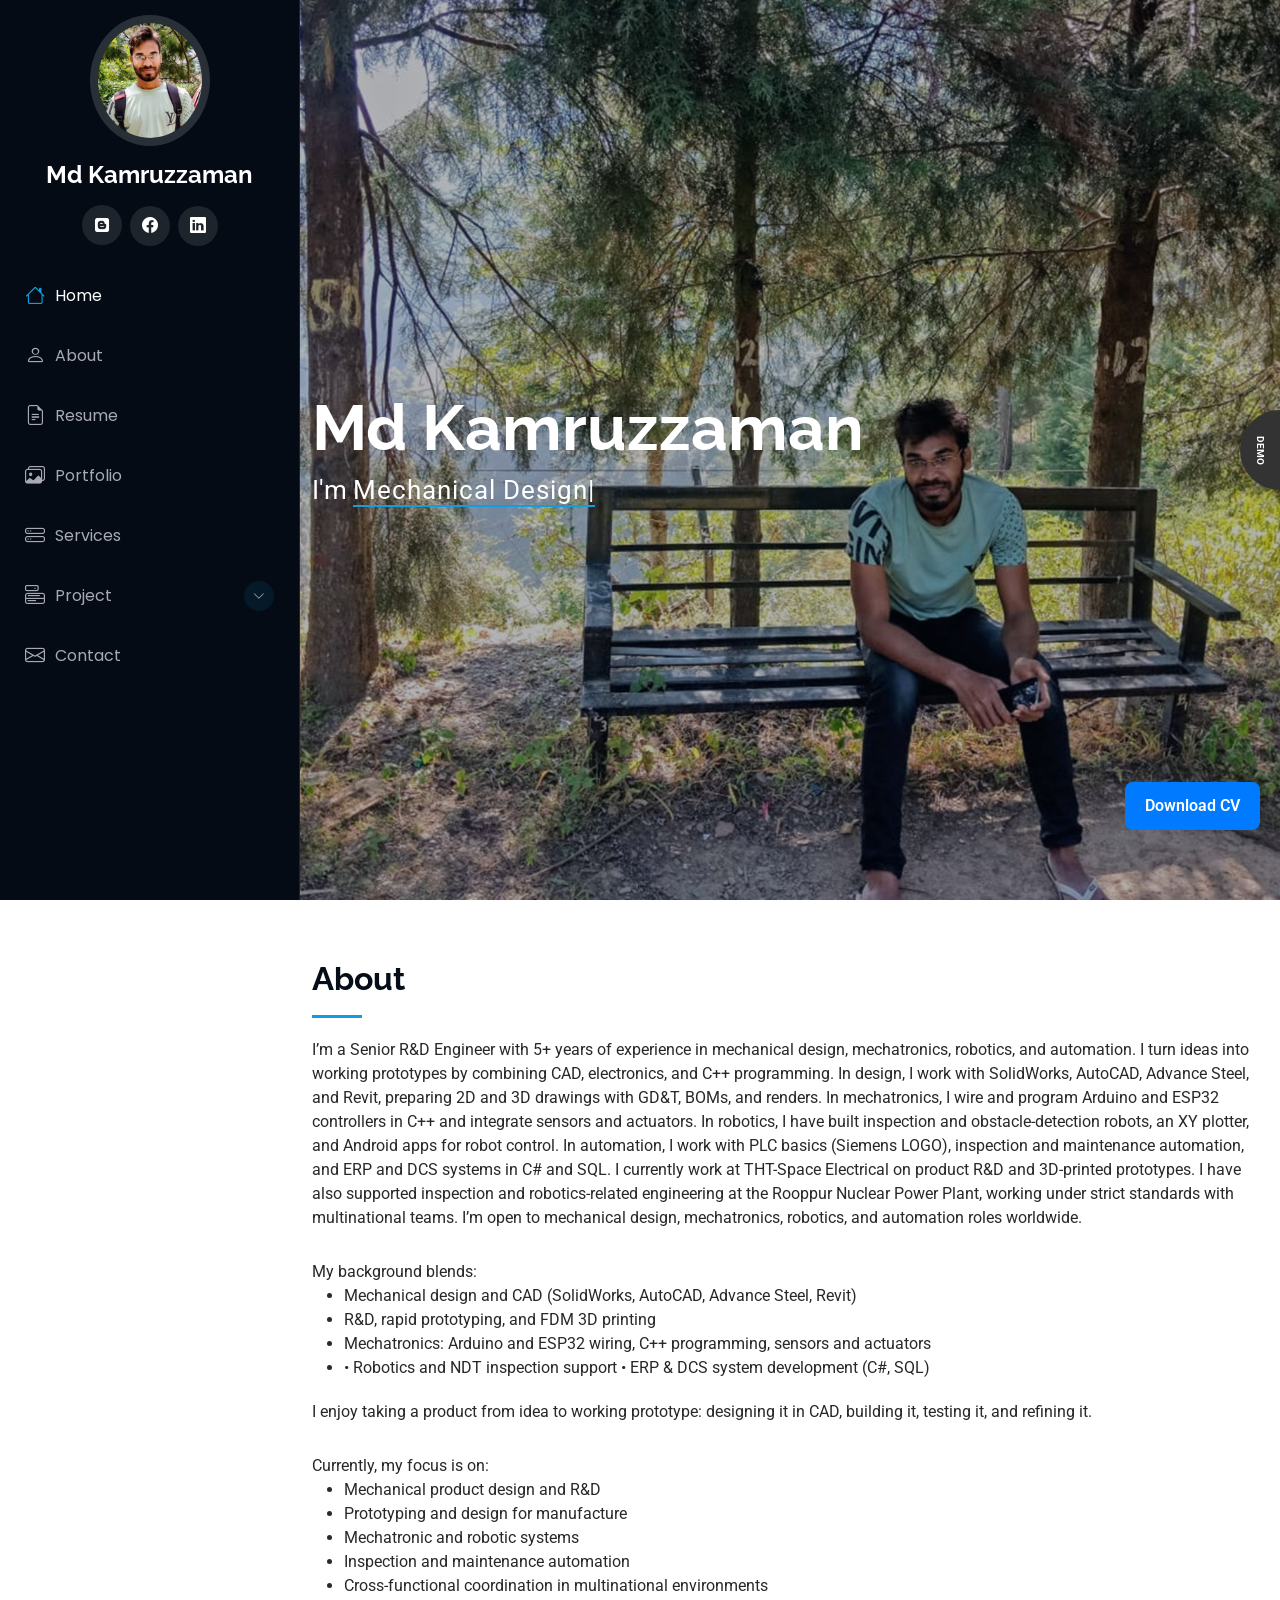
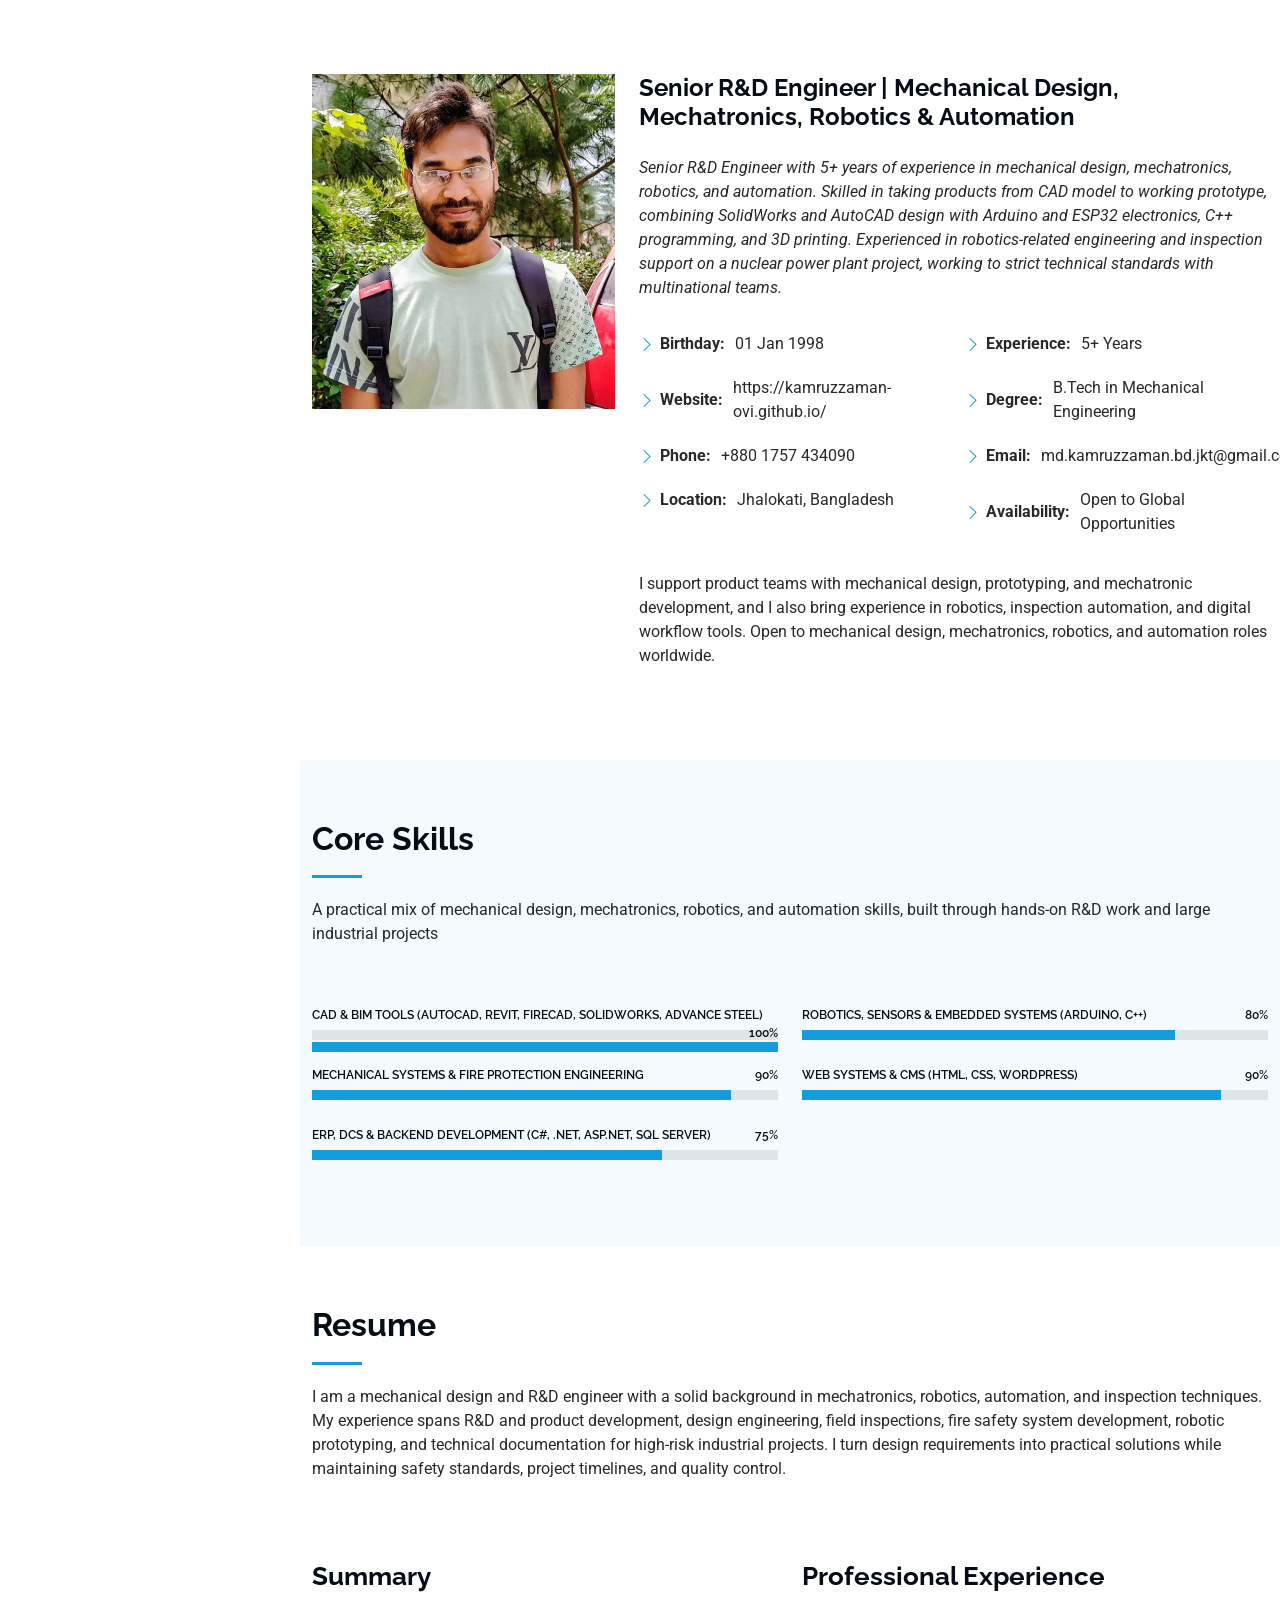
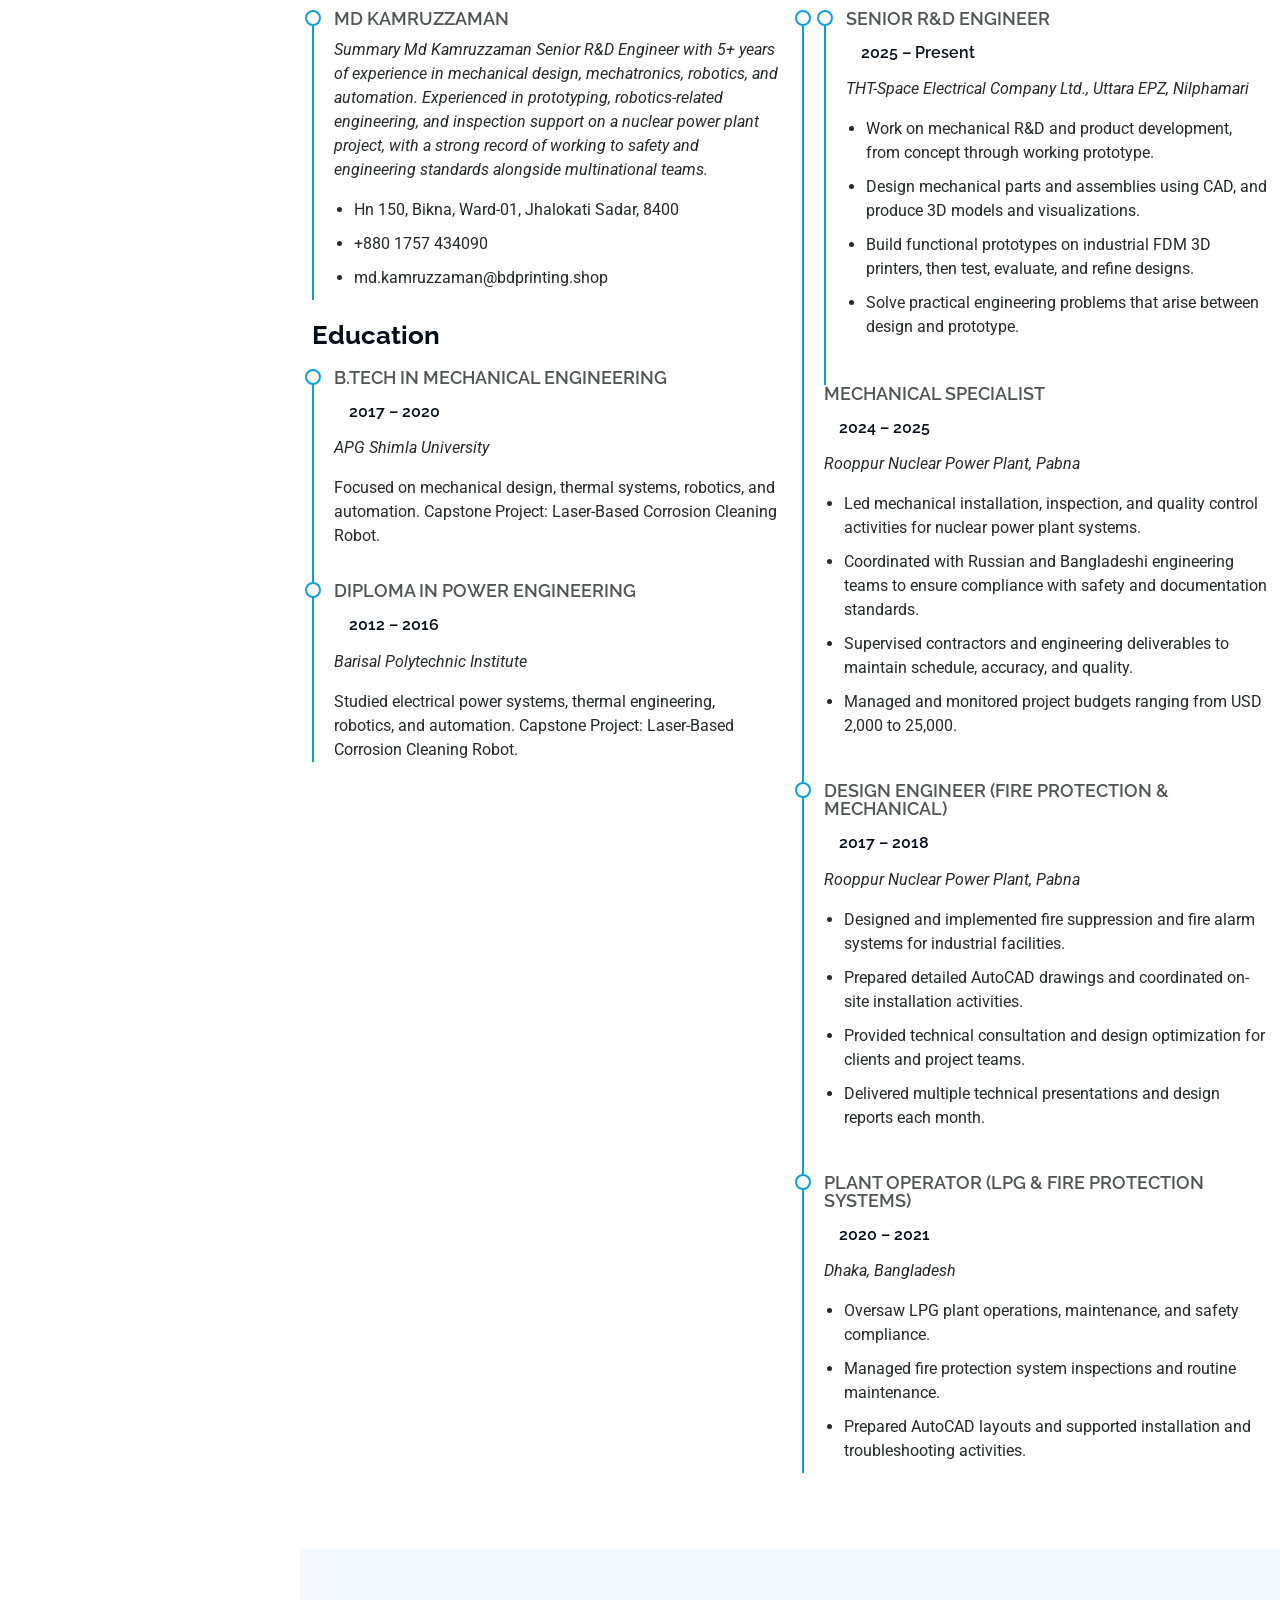
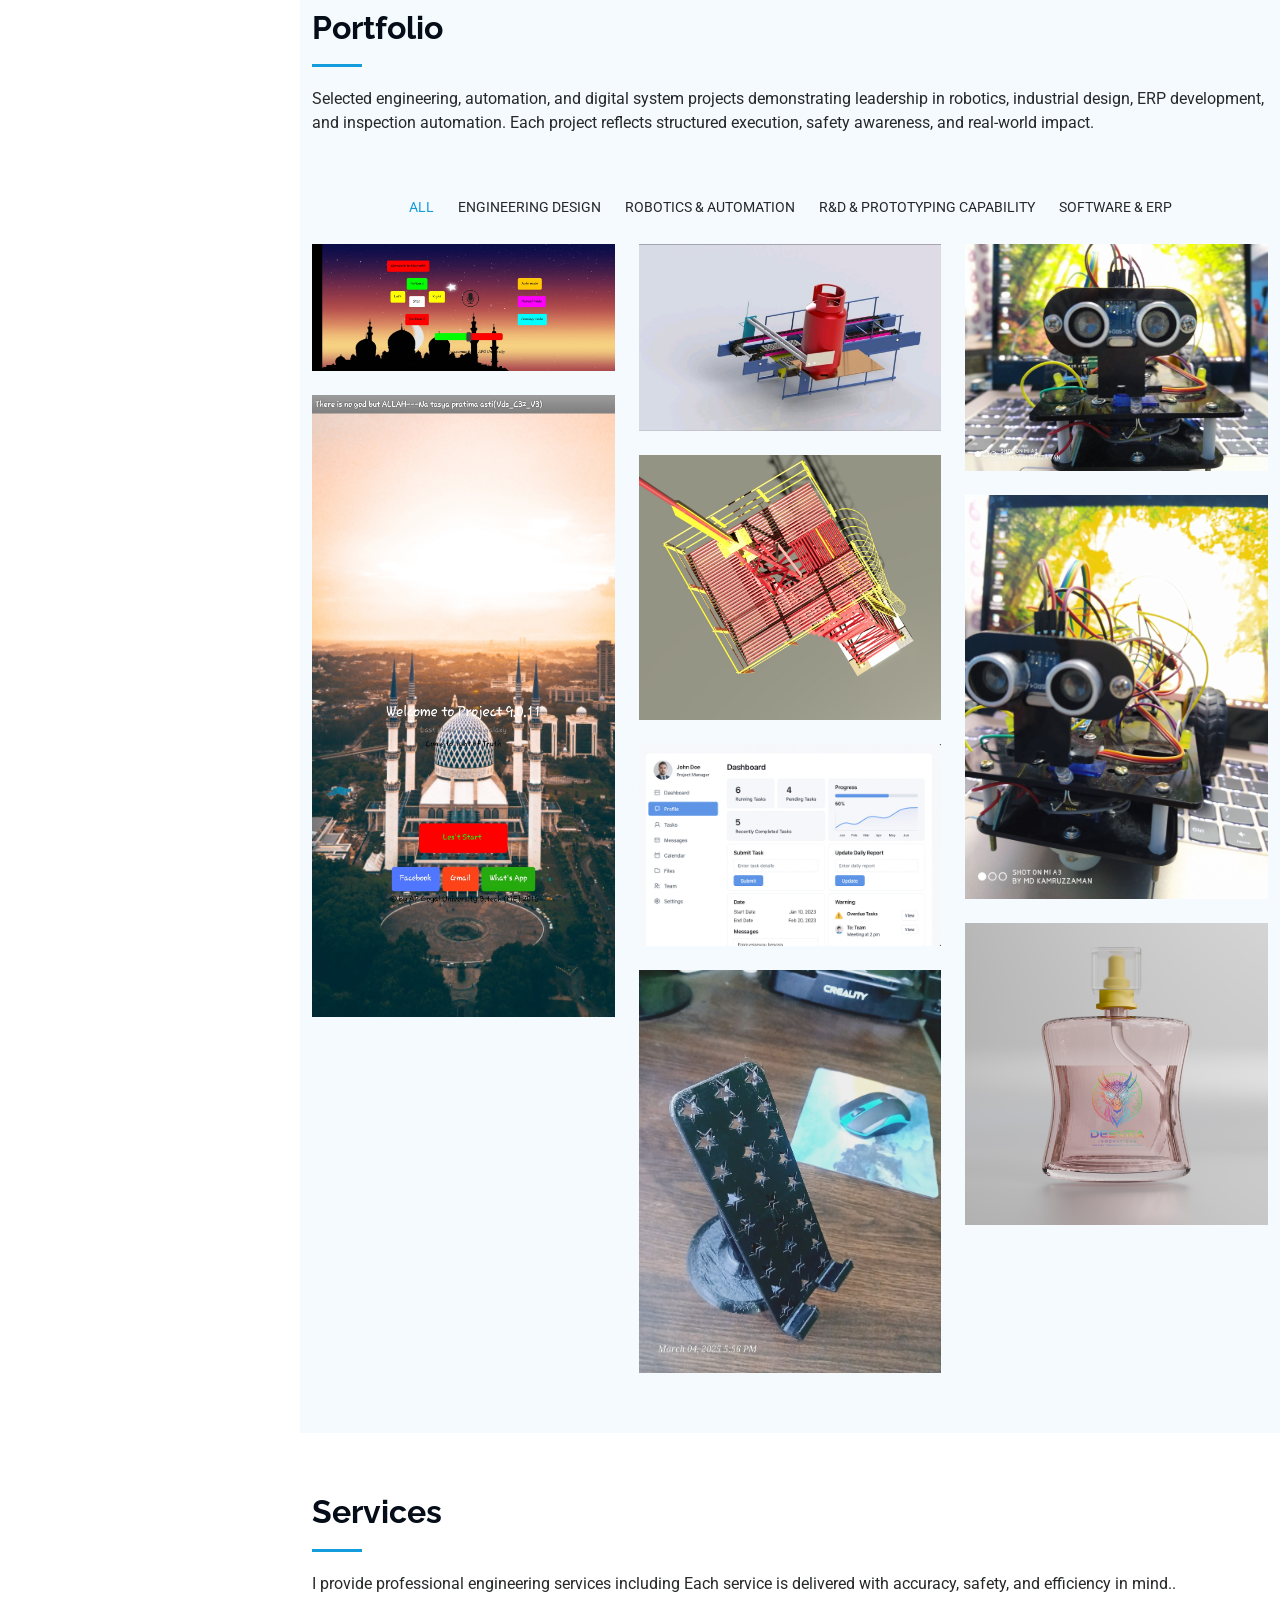
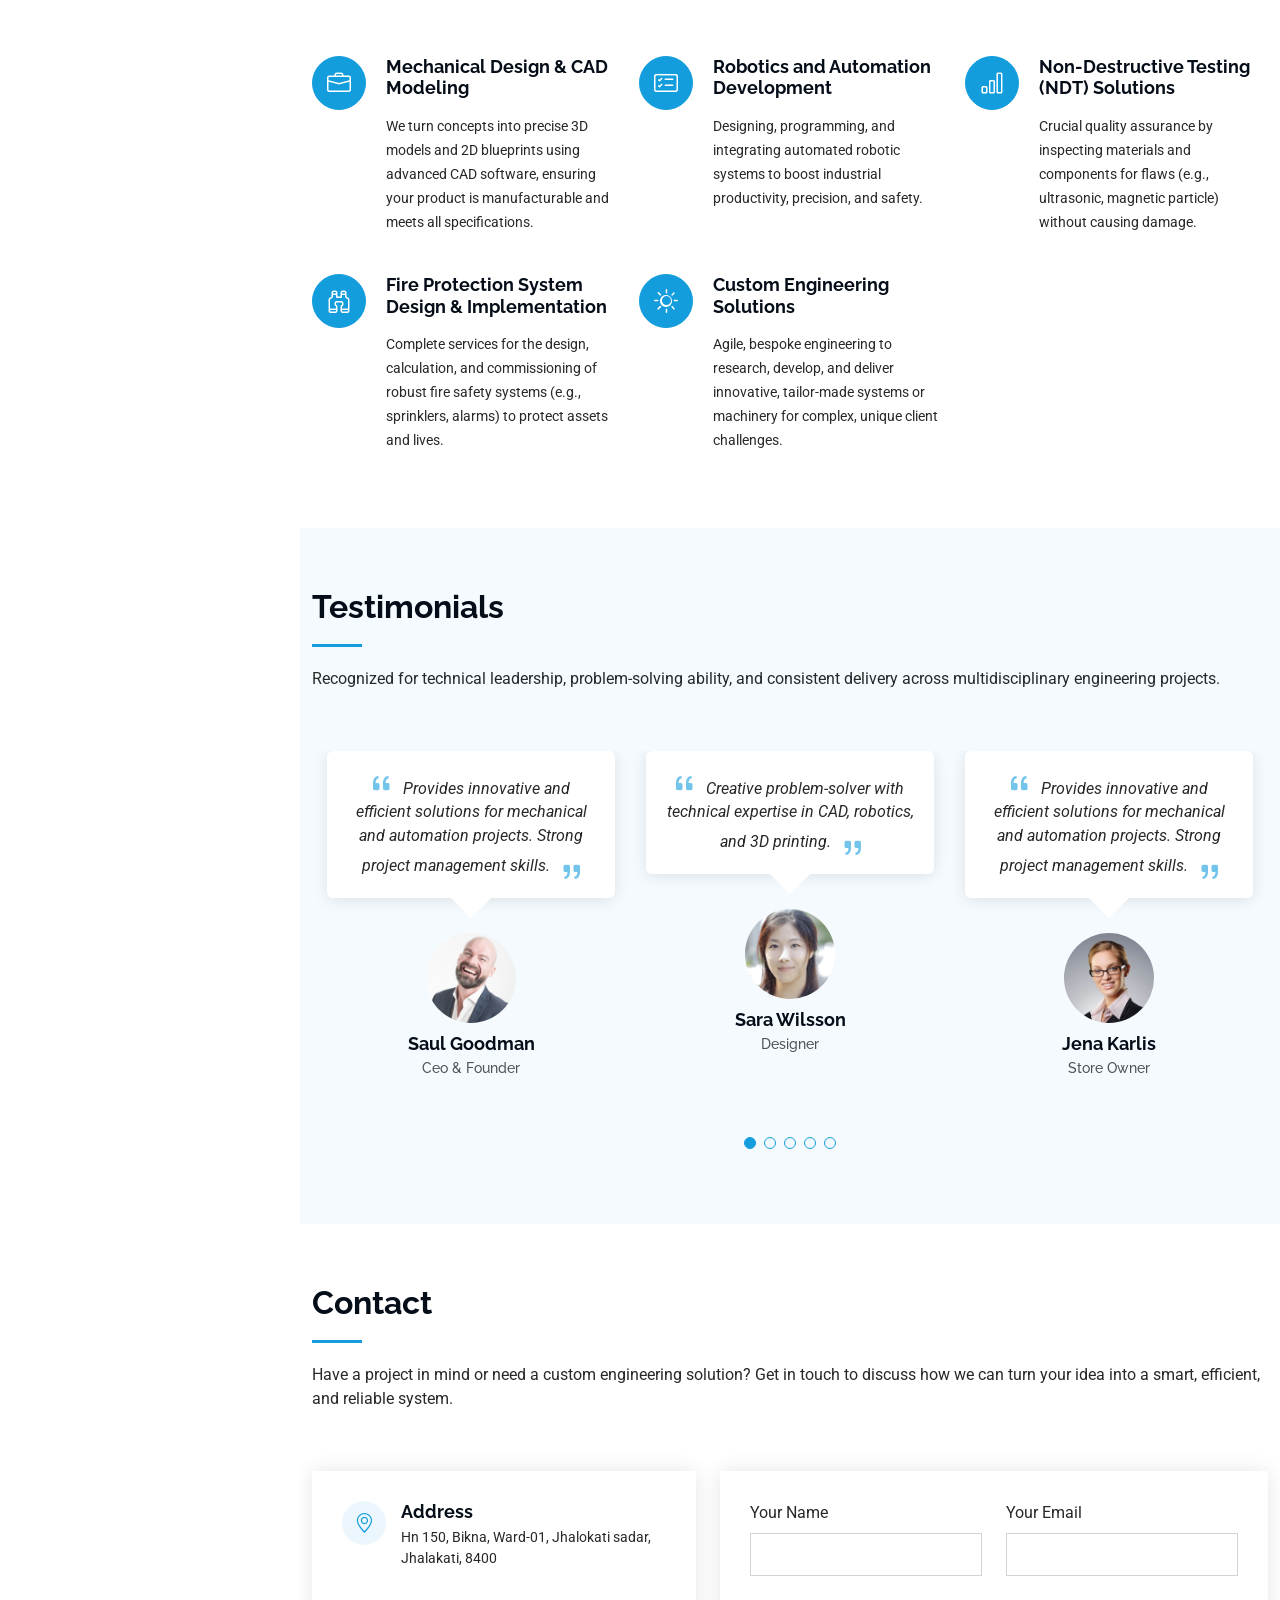
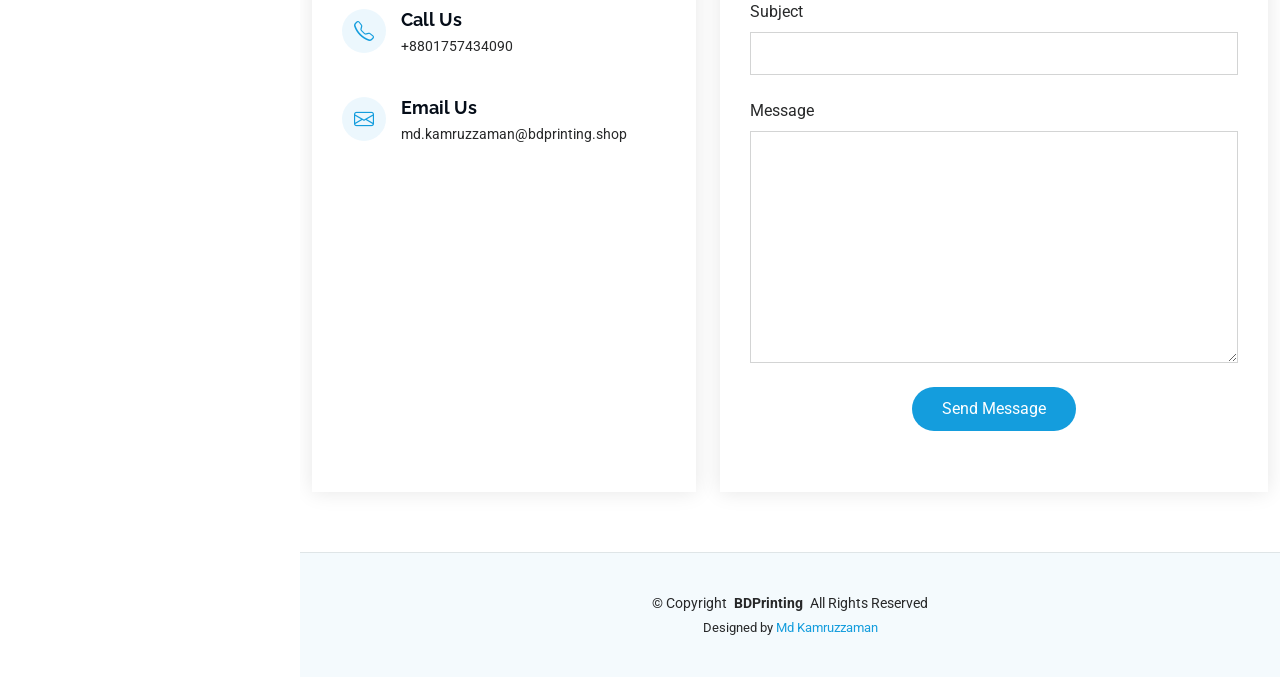
==== commit 4f10935f: "Add files via upload" ====
--- a/index.html
+++ b/index.html
@@ -1,520 +1,743 @@
 <!DOCTYPE html>
 <html lang="en">
-
-<head>
-  <meta charset="utf-8">
-  <meta content="width=device-width, initial-scale=1.0" name="viewport">
-  <title>Md Kamruzzamman</title>
-  <meta content="" name="description">
-  <meta content="" name="keywords">
-
-  <!-- Favicons -->
-  <link href="assets/img/favicon.png" rel="icon">
-  <link href="assets/img/apple-touch-icon.png" rel="apple-touch-icon">
-
-  <!-- Fonts -->
-  <link href="https://fonts.googleapis.com" rel="preconnect">
-  <link href="https://fonts.gstatic.com" rel="preconnect" crossorigin>
-  <link href="https://fonts.googleapis.com/css2?family=Roboto:ital,wght@0,100;0,300;0,400;0,500;0,700;0,900;1,100;1,300;1,400;1,500;1,700;1,900&family=Poppins:ital,wght@0,100;0,200;0,300;0,400;0,500;0,600;0,700;0,800;0,900;1,100;1,200;1,300;1,400;1,500;1,600;1,700;1,800;1,900&family=Raleway:ital,wght@0,100;0,200;0,300;0,400;0,500;0,600;0,700;0,800;0,900;1,100;1,200;1,300;1,400;1,500;1,600;1,700;1,800;1,900&display=swap" rel="stylesheet">
-
-  <!-- Vendor CSS Files -->
-  <link rel="stylesheet" href="https://cdnjs.cloudflare.com/ajax/libs/font-awesome/6.5.0/css/all.min.css">
-  <link href="assets/vendor/bootstrap/css/bootstrap.min.css" rel="stylesheet">
-  <link href="assets/vendor/bootstrap-icons/bootstrap-icons.css" rel="stylesheet">
-  <link href="assets/vendor/aos/aos.css" rel="stylesheet">
-  <link href="assets/vendor/glightbox/css/glightbox.min.css" rel="stylesheet">
-  <link href="assets/vendor/swiper/swiper-bundle.min.css" rel="stylesheet">
-
-  <!-- Main CSS File -->
-  <link href="assets/css/main.css" rel="stylesheet">
-
-  <!-- =======================================================
-  * Template Name: iPortfolio
-  * Template URL: https://bootstrapmade.com/iportfolio-bootstrap-portfolio-websites-template/
-  * Updated: Jun 29 2024 with Bootstrap v5.3.3
-  * Author: BootstrapMade.com
-  * License: https://bootstrapmade.com/license/
-  ======================================================== -->
-</head>
-
-<body class="index-page">
-
-  <header id="header" class="header dark-background d-flex flex-column">
-    <i class="header-toggle d-xl-none bi bi-list"></i>
-
-    <div class="profile-img">
-      <img src="assets/img/my-profile-img.jpg" alt="" class="img-fluid rounded-circle">
-    </div>
-
-    <a href="index.html" class="logo d-flex align-items-center justify-content-center">
-      <!-- Uncomment the line below if you also wish to use an image logo -->
-      <!-- <img src="assets/img/logo.png" alt=""> -->
-      <h1 class="sitename">Md Kamruzzaman</h1>
-    </a>
-
-    <div class="social-links text-center">
-      <a href="https://islamin2000.blogspot.com/" class="blogger"><i class="fa-brands fa-blogger"></i></a>
-      <a href="https://www.facebook.com/kamruzzman.ovi" class="facebook"><i class="bi bi-facebook"></i></a>
-      <a href="https://www.linkedin.com/in/md-kamruzzaman-ovi/" class="linkedin"><i class="bi bi-linkedin"></i></a>
-    </div>
-
-    <nav id="navmenu" class="navmenu">
-      <ul>
-        <li><a href="#hero" class="active"><i class="bi bi-house navicon"></i>Home</a></li>
-        <li><a href="#about"><i class="bi bi-person navicon"></i> About</a></li>
-        <li><a href="#resume"><i class="bi bi-file-earmark-text navicon"></i> Resume</a></li>
-        <li><a href="#portfolio"><i class="bi bi-images navicon"></i> Portfolio</a></li>
-        <li><a href="#services"><i class="bi bi-hdd-stack navicon"></i> Services</a></li>
-        <li class="dropdown"><a href="#"><i class="bi bi-menu-button navicon"></i> <span>Project</span> <i class="bi bi-chevron-down toggle-dropdown"></i></a>
-          <ul>
-            <li><a href="#">Robotics</a></li>
-            <li><a href="#">Design and Drawing</a></li>
-            <li><a href="#">Software and App</a></li>
-                        <li class="dropdown"><a href="#"><span>Download</span> <i class="bi bi-chevron-down toggle-dropdown"></i></a>
-              <ul>
-                <li><a href="#">Robot Control App</a></li>
-                <li><a href="#">Office Management </a></li>
-              </ul>
-            </li>
-          </ul>
-        </li>
-        <li><a href="#contact"><i class="bi bi-envelope navicon"></i> Contact</a></li>
-      </ul>
-    </nav>
-  </header>
-<div class="cv-download">
-    <a href="download/Md%20Kamruzzaman%20CV.pdf" download>Download CV</a>
-</div>
-  <main class="main">
-
-    <!-- Hero Section -->
-    <section id="hero" class="hero section dark-background">
-
-      <img src="assets/img/Hero.jpg" alt="" data-aos="fade-in" class="">
-
-      <div class="container" data-aos="fade-up" data-aos-delay="100">
-        <h2>Md Kamruzzaman</h2>
-        <p>I'm <span class="typed" data-typed-items="Designer, Developer, Freelancer">Designer</span><span class="typed-cursor typed-cursor--blink" aria-hidden="true"></span><span class="typed-cursor typed-cursor--blink" aria-hidden="true"></span></p>
+  <head>
+    <meta charset="utf-8">
+    <meta content="width=device-width, initial-scale=1.0" name="viewport">
+    <title>Md Kamruzzamman</title>
+    <meta content="" name="description">
+    <meta content="" name="keywords">
+    <!-- Favicons -->
+    <link href="assets/img/favicon.png" rel="icon">
+    <link href="assets/img/apple-touch-icon.png" rel="apple-touch-icon">
+    <!-- Fonts -->
+    <link href="https://fonts.googleapis.com" rel="preconnect">
+    <link href="https://fonts.gstatic.com" rel="preconnect" crossorigin>
+    <link href="https://fonts.googleapis.com/css2?family=Roboto:ital,wght@0,100;0,300;0,400;0,500;0,700;0,900;1,100;1,300;1,400;1,500;1,700;1,900&family=Poppins:ital,wght@0,100;0,200;0,300;0,400;0,500;0,600;0,700;0,800;0,900;1,100;1,200;1,300;1,400;1,500;1,600;1,700;1,800;1,900&family=Raleway:ital,wght@0,100;0,200;0,300;0,400;0,500;0,600;0,700;0,800;0,900;1,100;1,200;1,300;1,400;1,500;1,600;1,700;1,800;1,900&display=swap" rel="stylesheet">
+    <!-- Vendor CSS Files -->
+    <link rel="stylesheet" href="https://cdnjs.cloudflare.com/ajax/libs/font-awesome/6.5.0/css/all.min.css">
+    <link href="assets/vendor/bootstrap/css/bootstrap.min.css" rel="stylesheet">
+    <link href="assets/vendor/bootstrap-icons/bootstrap-icons.css" rel="stylesheet">
+    <link href="assets/vendor/aos/aos.css" rel="stylesheet">
+    <link href="assets/vendor/glightbox/css/glightbox.min.css" rel="stylesheet">
+    <link href="assets/vendor/swiper/swiper-bundle.min.css" rel="stylesheet">
+    <!-- Main CSS File -->
+    <link href="assets/css/main.css" rel="stylesheet">
+    <!-- =======================================================
+    * Template Name: iPortfolio
+    * Template URL: https://bootstrapmade.com/iportfolio-bootstrap-portfolio-websites-template/
+    * Updated: Jun 29 2024 with Bootstrap v5.3.3
+    * Author: BootstrapMade.com
+    * License: https://bootstrapmade.com/license/
+    ======================================================== -->
+  </head>
+  <body class="index-page">
+    <div class="floating-wrapper">
+      <div class="half-circle-trigger">
+        <span>DEMO</span>
       </div>
-
-    </section><!-- /Hero Section -->
-
-    <!-- About Section -->
-    <section id="about" class="about section">
-
-      <!-- Section Title -->
-      <div class="container section-title" data-aos="fade-up">
-        <h2>About</h2>
-        <p>I’m a Mechanical Engineer working at Rooppur Nuclear Power Plant under NIKIMT Ltd, where I deal with real-world engineering challenges every day. My work mixes mechanical design, robotics, NDT inspection, automation, and modern CAD tools.
-
-I’m super passionate about building smart systems — whether that's an inspection robot, a fire protection design, or a fully automated engineering solution. Over the years, I’ve blended hands-on field experience with software skills like C#, SQL, and CAD modeling, helping me bridge the gap between mechanical and digital engineering.
-
-Right now, I’m focused on improving inspection automation using robotics, creating custom engineering tools, and exploring advanced manufacturing like 3D printing.</p>
-      </div><!-- End Section Title -->
-
-      <div class="container" data-aos="fade-up" data-aos-delay="100">
-
-        <div class="row gy-4 justify-content-center">
-          <div class="col-lg-4">
-            <img src="assets/img/my-profile-img.jpg" class="img-fluid" alt="">
-          </div>
-          <div class="col-lg-8 content">
-            <h2>Mechanical Engineer | Robotics & NDT Specialist </h2>
-            <p class="fst-italic py-3">
-              Designing innovative mechanical and robotic solutions with expertise in NDT inspection, fire protection systems, and automation projects. Turning complex engineering challenges into efficient, real-world solutions.
-            </p>
-            <div class="row">
-              <div class="col-lg-6">
-                <ul> 
-                  <li><i class="bi bi-chevron-right"></i> <strong>Birthday:</strong> <span>1 -1 -1998 </span></li>
-                  <li><i class="bi bi-chevron-right"></i> <strong>Website:</strong> <span>www.bdprinting.shop</span></li>
-                  <li><i class="bi bi-chevron-right"></i> <strong>Phone:</strong> <span>+8801757434090</span></li>
-                  <li><i class="bi bi-chevron-right"></i> <strong>City:</strong> <span>Jhalakati sadar, Jhalakati, 8400</span></li>
-                </ul>
-              </div>
-              <div class="col-lg-6">
-                <ul>
-                  <li><i class="bi bi-chevron-right"></i> <strong>Age:</strong> <span>30</span></li>
-                  <li><i class="bi bi-chevron-right"></i> <strong>Degree:</strong> <span>B.tech</span></li>
-                  <li><i class="bi bi-chevron-right"></i> <strong>Email:</strong> <span>md.kamruzzaman@bdprinting.shop</span></li>
-                  <li><i class="bi bi-chevron-right"></i> <strong>Freelance:</strong> <span>Available</span></li>
-                </ul>
+      <div class="floating-download">
+        <a href="https://drive.google.com/uc?export=download&id=1jymUlQOLLaKoOedmdS5Ps2eaW-3xPEEn"
+          class="float-btn om" target="_blank">⬇ OM APP</a>
+          <a href="https://www.youtube.com/watch?v=srRy4WK6qRM"
+            class="float-btn om-video" target="_blank">▶ instruction Video</a>
+            <a href="https://drive.google.com/uc?export=download&id=1uls5ouXe0LixzHevoCQiiZnk3B7ZIWEH"
+              class="float-btn robot" target="_blank">⬇ Robot App</a>
+              <a href="https://www.youtube.com/watch?v=BQ6Gr3DXS1s"
+                class="float-btn robot-video" target="_blank">▶ instruction Video</a>
               </div>
             </div>
-            <p class="py-3">
-              I offer freelance services in mechanical design, robotics development, 3D printing, NDT inspection solutions, and fire protection system design. Ready to collaborate on engineering projects or automation solutions worldwide.
-            </p>
-          </div>
-        </div>
+            <header id="header" class="header dark-background d-flex flex-column">
+              <i class="header-toggle d-xl-none bi bi-list">
+              </i>
+              <div class="profile-img">
+                <img src="assets/img/my-profile-img.jpg" alt="" class="img-fluid rounded-circle">
+              </div>
+              <a href="index.html" class="logo d-flex align-items-center justify-content-center">
+                <!-- Uncomment the line below if you also wish to use an image logo -->
+                <!-- <img src="assets/img/logo.png" alt=""> -->
+                <h1 class="sitename">Md Kamruzzaman</h1>
+              </a>
+              <div class="social-links text-center">
+                <a href="https://bdrobotech.blogspot.com/" class="blogger">
+                  <i class="fa-brands fa-blogger">
+                  </i>
+                </a>
+                <a href="https://www.facebook.com/kamruzzman.ovi" class="facebook">
+                  <i class="bi bi-facebook">
+                  </i>
+                </a>
+                <a href="https://www.linkedin.com/in/md-kamruzzaman-ovi/" class="linkedin">
+                  <i class="bi bi-linkedin">
+                  </i>
+                </a>
+              </div>
+              <nav id="navmenu" class="navmenu">
+                <ul>
+                  <li>
+                    <a href="#hero" class="active">
+                      <i class="bi bi-house navicon">
+                      </i>Home</a>
+                    </li>
+                    <li>
+                      <a href="#about">
+                        <i class="bi bi-person navicon">
+                        </i> About</a>
+                      </li>
+                      <li>
+                        <a href="#resume">
+                          <i class="bi bi-file-earmark-text navicon">
+                          </i> Resume</a>
+                        </li>
+                        <li>
+                          <a href="#portfolio">
+                            <i class="bi bi-images navicon">
+                            </i> Portfolio</a>
+                          </li>
+                          <li>
+                            <a href="#services">
+                              <i class="bi bi-hdd-stack navicon">
+                              </i> Services</a>
+                            </li>
+                            <li class="dropdown">
+                              <a href="#">
+                                <i class="bi bi-menu-button navicon">
+                                </i> <span>Project</span> <i class="bi bi-chevron-down toggle-dropdown">
+                              </i>
+                            </a>
+                            <ul>
+                              <li>
+                                <a href="#">Robotics</a>
+                              </li>
+                              <li>
+                                <a href="#">Design and Drawing</a>
+                              </li>
+                              <li>
+                                <a href="#">Software and App</a>
+                              </li>
+                              <li class="dropdown">
+                                <a href="#">
+                                  <span>Download</span> <i class="bi bi-chevron-down toggle-dropdown">
+                                </i>
+                              </a>
+                              <ul>
+                                <li>
+                                  <a href="https://drive.google.com/file/d/1uls5ouXe0LixzHevoCQiiZnk3B7ZIWEH/view?usp=sharing">Robot Control App</a>
+                                </li>
+                                <li>
+                                  <a href="https://drive.google.com/file/d/1jymUlQOLLaKoOedmdS5Ps2eaW-3xPEEn/view?usp=sharing">Office Management </a>
+                                </li>
+                              </ul>
+                            </li>
+                          </ul>
+                        </li>
+                        <li>
+                          <a href="#contact">
+                            <i class="bi bi-envelope navicon">
+                            </i> Contact</a>
+                          </li>
+                        </ul>
+                      </nav>
+                    </header>
+                    <div class="cv-download">
+                      <a href="download/Md%20Kamruzzaman%20CV.pdf" download>Download CV</a>
+                    </div>
+                    <main class="main">
+                      <!-- Hero Section -->
+                      <section id="hero" class="hero section dark-background">
+                        <img src="assets/img/Hero.jpg" alt="" data-aos="fade-in" class="">
+                        <div class="container" data-aos="fade-up" data-aos-delay="100">
+                          <h2>Md Kamruzzaman</h2>
+                          <p>I'm <span class="typed" data-typed-items="Mechanical Design Engineer, Robotic Engineer, Mechatronics Engineer  , Automation & Prototyping, ">Designer</span>
+                          <span class="typed-cursor typed-cursor--blink" aria-hidden="true">
+                          </span>
+                          <span class="typed-cursor typed-cursor--blink" aria-hidden="true">
+                          </span>
+                        </p>
+                      </div>
+                    </section>
+                    <!-- /Hero Section -->
+                    <!-- About Section -->
+                    <section id="about" class="about section">
+                      <div class="container section-title" data-aos="fade-up">
+                        <h2>About</h2>
+                        <p style="margin-bottom: 30px;">
+                        I’m a Senior R&D Engineer with 5+ years of experience in mechanical design, mechatronics, robotics, and automation. I turn ideas into working prototypes by combining CAD, electronics, and C++ programming. In design, I work with SolidWorks, AutoCAD, Advance Steel, and Revit, preparing 2D and 3D drawings with GD&T, BOMs, and renders. In mechatronics, I wire and program Arduino and ESP32 controllers in C++ and integrate sensors and actuators. In robotics, I have built inspection and obstacle-detection robots, an XY plotter, and Android apps for robot control. In automation, I work with PLC basics (Siemens LOGO), inspection and maintenance automation, and ERP and DCS systems in C# and SQL.
 
-      </div>
-
-    </section><!-- /About Section -->
+I currently work at THT-Space Electrical on product R&D and 3D-printed prototypes. I have also supported inspection and robotics-related engineering at the Rooppur Nuclear Power Plant, working under strict standards with multinational teams. I’m open to mechanical design, mechatronics, robotics, and automation roles worldwide.
+                        </p>
+                        <p>My background blends:</p>
+                        <ul>
+                          <li>Mechanical design and CAD (SolidWorks, AutoCAD, Advance Steel, Revit)</li>
+                          <li>R&D, rapid prototyping, and FDM 3D printing</li>
+                          <li>Mechatronics: Arduino and ESP32 wiring, C++ programming, sensors and actuators</li>
+                          <li>• Robotics and NDT inspection support
+• ERP & DCS system development (C#, SQL)</li>
+                        </ul>
+                        <p style="margin-bottom: 30px; margin-top: 20px;">
+                          I enjoy taking a product from idea to working prototype: designing it in CAD, building it, testing it, and refining it.
+                        </p>
+                        <p>Currently, my focus is on:</p>
+                        <ul>
+                          <li>Mechanical product design and R&D</li>
+                          <li>Prototyping and design for manufacture</li>
+                          <li>Mechatronic and robotic systems</li>
+                          <li>Inspection and maintenance automation</li>
+                          <li>Cross-functional coordination in multinational environments</li>
+                        </ul>
+                      </div>
+                      <div class="container" data-aos="fade-up" data-aos-delay="100">
+                        <div class="row gy-4 justify-content-center">
+                          <div class="col-lg-4">
+                            <img src="assets/img/my-profile-img.jpg" class="img-fluid" alt="Md Kamruzzaman – Engineering Manager">
+                          </div>
+                          <div class="col-lg-8 content">
+                            <h2>Senior R&D Engineer | Mechanical Design, Mechatronics, Robotics & Automation</h2>
+                            <p class="fst-italic py-3">
+                           Senior R&D Engineer with 5+ years of experience in mechanical design, mechatronics, robotics, and automation. Skilled in taking products from CAD model to working prototype, combining SolidWorks and AutoCAD design with Arduino and ESP32 electronics, C++ programming, and 3D printing. Experienced in robotics-related engineering and inspection support on a nuclear power plant project, working to strict technical standards with multinational teams.
 
 
+                            </p>
+                            <div class="row">
+                              <div class="col-lg-6">
+                                <ul>
+                                  <li>
+                                    <i class="bi bi-chevron-right">
+                                    </i> <strong>Birthday:</strong> <span>01 Jan 1998</span>
+                                  </li>
+                                  <li>
+                                    <i class="bi bi-chevron-right">
+                                    </i> <strong>Website:</strong> <span>https://kamruzzaman-ovi.github.io/</span>
+                                  </li>
+                                  <li>
+                                    <i class="bi bi-chevron-right">
+                                    </i> <strong>Phone:</strong> <span>+880 1757 434090</span>
+                                  </li>
+                                  <li>
+                                    <i class="bi bi-chevron-right">
+                                    </i> <strong>Location:</strong> <span>Jhalokati, Bangladesh</span>
+                                  </li>
+                                </ul>
+                              </div>
+                              <div class="col-lg-6">
+                                <ul>
+                                  <li>
+                                    <i class="bi bi-chevron-right">
+                                    </i> <strong>Experience:</strong> <span>5+ Years</span>
+                                  </li>
+                                  <li>
+                                    <i class="bi bi-chevron-right">
+                                    </i> <strong>Degree:</strong> <span>B.Tech in Mechanical Engineering</span>
+                                  </li>
+                                  <li>
+                                    <i class="bi bi-chevron-right">
+                                    </i> <strong>Email:</strong> <span>md.kamruzzaman.bd.jkt@gmail.com</span>
+                                  </li>
+                                  <li>
+                                    <i class="bi bi-chevron-right">
+                                    </i> <strong>Availability:</strong> <span>Open to Global Opportunities</span>
+                                  </li>
+                                </ul>
+                              </div>
+                            </div>
+                            <p class="py-3">
+                           I support product teams with mechanical design, prototyping, and mechatronic development, and I also bring experience in robotics, inspection automation, and digital workflow tools. Open to mechanical design, mechatronics, robotics, and automation roles worldwide.
+                            </p>
+                          </div>
+                        </div>
+                      </div>
+                    </section>
+                    <!-- /About Section -->
+                    <!-- Skills Section -->
+                    <section id="skills" class="skills section light-background">
+                      <!-- Section Title -->
+                      <div class="container section-title" data-aos="fade-up">
+                        <h2>Core Skills</h2>
+                        <p>
+                          A practical mix of mechanical design, mechatronics, robotics, and automation skills, built through hands-on R&D work and large industrial projects
+                        </p>
+                      </div>
+                      <!-- End Section Title -->
+                      <div class="container" data-aos="fade-up" data-aos-delay="100">
+                        <div class="row skills-content skills-animation">
+                          <div class="col-lg-6">
+                            <div class="progress">
+                              <span class="skill">
+                                <span>CAD & BIM Tools (AutoCAD, Revit, FireCAD, SolidWorks, Advance Steel)</span>
+                                <i class="val">100%</i>
+                              </span>
+                              <div class="progress-bar-wrap">
+                                <div class="progress-bar" role="progressbar" aria-valuenow="100" aria-valuemin="0" aria-valuemax="100">
+                                </div>
+                              </div>
+                            </div>
+                            <!-- End Skills Item -->
+                            <div class="progress">
+                              <span class="skill">
+                                <span>Mechanical Systems & Fire Protection Engineering</span>
+                                <i class="val">90%</i>
+                              </span>
+                              <div class="progress-bar-wrap">
+                                <div class="progress-bar" role="progressbar" aria-valuenow="90" aria-valuemin="0" aria-valuemax="100">
+                                </div>
+                              </div>
+                            </div>
+                            <!-- End Skills Item -->
+                            <div class="progress">
+                              <span class="skill">
+                                <span>ERP, DCS & Backend Development (C#, .NET, ASP.NET, SQL Server)</span>
+                                <i class="val">75%</i>
+                              </span>
+                              <div class="progress-bar-wrap">
+                                <div class="progress-bar" role="progressbar" aria-valuenow="75" aria-valuemin="0" aria-valuemax="100">
+                                </div>
+                              </div>
+                            </div>
+                            <!-- End Skills Item -->
+                          </div>
+                          <div class="col-lg-6">
+                            <div class="progress">
+                              <span class="skill">
+                                <span>Robotics, Sensors & Embedded Systems (Arduino, C++)</span>
+                                <i class="val">80%</i>
+                              </span>
+                              <div class="progress-bar-wrap">
+                                <div class="progress-bar" role="progressbar" aria-valuenow="80" aria-valuemin="0" aria-valuemax="100">
+                                </div>
+                              </div>
+                            </div>
+                            <!-- End Skills Item -->
+                            <div class="progress">
+                              <span class="skill">
+                                <span>Web Systems & CMS (HTML, CSS, WordPress)</span>
+                                <i class="val">90%</i>
+                              </span>
+                              <div class="progress-bar-wrap">
+                                <div class="progress-bar" role="progressbar" aria-valuenow="90" aria-valuemin="0" aria-valuemax="100">
+                                </div>
+                              </div>
+                            </div>
+                            <!-- End Skills Item -->
+                          </div>
+                        </div>
+                      </div>
+                    </section>
+                    <!-- /Skills Section -->
+                    <!-- Resume Section -->
+                    <section id="resume" class="resume section">
+                      <!-- Section Title -->
+                      <div class="container section-title" data-aos="fade-up">
+                        <h2>Resume</h2>
+                        <p>I am a mechanical design and R&D engineer with a solid background in mechatronics, robotics, automation, and inspection techniques. My experience spans R&D and product development, design engineering, field inspections, fire safety system development, robotic prototyping, and technical documentation for high-risk industrial projects. I turn design requirements into practical solutions while maintaining safety standards, project timelines, and quality control.
 
-    <!-- Skills Section -->
-    <section id="skills" class="skills section light-background">
+</p>
+                      </div>
+                      <!-- End Section Title -->
+                      <div class="container">
+                        <div class="row">
+                          <!-- LEFT COLUMN -->
+                          <div class="col-lg-6" data-aos="fade-up" data-aos-delay="100">
+                            <h3 class="resume-title">Summary</h3>
+                            <div class="resume-item pb-0">
+                              <h4>Md Kamruzzaman</h4>
+                              <p>
+                                <em>
+                                  Summary
 
-      <!-- Section Title -->
-      <div class="container section-title" data-aos="fade-up">
-<h2>Skills</h2>
-<p>A practical blend of mechanical engineering, automation, and software development skills gained through real-world industrial projects and hands-on system design.</p>
+Md Kamruzzaman
 
-      </div><!-- End Section Title -->
+Senior R&D Engineer with 5+ years of experience in mechanical design, mechatronics, robotics, and automation. Experienced in prototyping, robotics-related engineering, and inspection support on a nuclear power plant project, with a strong record of working to safety and engineering standards alongside multinational teams.
 
-      <div class="container" data-aos="fade-up" data-aos-delay="100">
-
-        <div class="row skills-content skills-animation">
-
-          <div class="col-lg-6">
-
-            <div class="progress">
-              <span class="skill"><span>AutoCAD / Revit / FireCAD / SolidWorks / Advancestill</span> <i class="val">100%</i></span>
-              <div class="progress-bar-wrap">
-                <div class="progress-bar" role="progressbar" aria-valuenow="100" aria-valuemin="0" aria-valuemax="100"></div>
-              </div>
-            </div><!-- End Skills Item -->
-
-            <div class="progress">
-              <span class="skill"><span>Mechanical Design & Fire Protection Systems</span> <i class="val">90%</i></span>
-              <div class="progress-bar-wrap">
-                <div class="progress-bar" role="progressbar" aria-valuenow="90" aria-valuemin="0" aria-valuemax="100"></div>
-              </div>
-            </div><!-- End Skills Item -->
-
-            <div class="progress">
-              <span class="skill"><span>Microsoft SQL Server C# / .NET / ASP.NET</span> <i class="val">75%</i></span>
-              <div class="progress-bar-wrap">
-                <div class="progress-bar" role="progressbar" aria-valuenow="75" aria-valuemin="0" aria-valuemax="100"></div>
-              </div>
-            </div><!-- End Skills Item -->
-
-          </div>
-
-          <div class="col-lg-6">
-
-            <div class="progress">
-              <span class="skill"><span>Arduino / Robotic / C++</span> <i class="val">80%</i></span>
-              <div class="progress-bar-wrap">
-                <div class="progress-bar" role="progressbar" aria-valuenow="80" aria-valuemin="0" aria-valuemax="100"></div>
-              </div>
-            </div><!-- End Skills Item -->
-
-            <div class="progress">
-              <span class="skill"><span>WordPress /CMS / Html / CSS </span> <i class="val">90%</i></span>
-              <div class="progress-bar-wrap">
-                <div class="progress-bar" role="progressbar" aria-valuenow="90" aria-valuemin="0" aria-valuemax="100"></div>
-              </div>
-            </div><!-- End Skills Item -->
-
-
-          </div>
-
-        </div>
-
-      </div>
-
-    </section><!-- /Skills Section -->
-
-    <!-- Resume Section -->
-    <section id="resume" class="resume section">
-
-      <!-- Section Title -->
-      <div class="container section-title" data-aos="fade-up">
-        <h2>Resume</h2>
-        <p> I am an engineering professional with a solid background in mechanical systems, automation technologies, and inspection techniques. My experience spans design engineering, field inspections, fire safety system development, robotic prototyping, and technical documentation for high-risk industrial projects. I specialize in turning design requirements into practical solutions while maintaining safety standards, project timelines, and quality control.</p>
-      </div><!-- End Section Title -->
-
-      <div class="container">
-
-        <div class="row">
-
-          <div class="col-lg-6" data-aos="fade-up" data-aos-delay="100">
-            <h3 class="resume-title">Sumary</h3>
-
-            <div class="resume-item pb-0">
-              <h4>Md Kamruzzaman</h4>
-              <p><em>Mechanical Engineer with 5+ years of experience in mechanical design, automation, robotics, NDT inspection, and fire protection systems. Skilled in CAD modelling, system integration, 3D printing, C# development, and engineering documentation. Strong problem-solver with a track record of delivering accurate, reliable, and innovative solutions in industrial environments — especially in large-scale energy and construction projects.</em></p>
-              <ul>
-                <li>Hn 150, Bikna, ward-01, Jhalokati sadar, 8400</li>
-                <li>01757434090</li>
-                <li>md.kamruzzaman@bdprinting.shop</li>
-              </ul>
-            </div><!-- Edn Resume Item -->
-
-            <h3 class="resume-title">Education</h3>
-            <div class="resume-item">
-              <h4>B.Tech in Mechanical Engineering</h4>
-              <h5>2017 - 2020</h5>
-              <p><em>APG Shimla university</em></p>
-              <p>Specialized in mechanical design, thermal systems, robotics, and automation. Capstone Project: Laser-based Corrosion Cleaning Robot.</p>
-            </div><!-- Edn Resume Item -->
-
-            <div class="resume-item">
-              <h4>  Diploma in Power</h4>
-              <h5>2012 - 2016</h5>
-              <p><em>Barisal Polytechnic Institute</em></p>
-              <p>Focus on electrical power, thermal systems, robotics, and automation. Capstone Project: Laser-based Corrosion Cleaning Robot.</p>
-            </div><!-- Edn Resume Item -->
-
-          </div>
-
-          <div class="col-lg-6" data-aos="fade-up" data-aos-delay="200">
-            <h3 class="resume-title">Professional Experience</h3>
-            <div class="resume-item">
-              <h4>Mechanical specialist</h4>
-              <h5>2024 Present</h5>
-              <p><em>Pabna, roopur nuclear power plant </em></p> 
-              <ul>
-                <li>Mechanical installation and inspection of systems at Rooppur NPP.</li>
-                <li>Collaborated with Russian and Bangladeshi teams to ensure safety and documentation standards.</li>
-                <li>Supervised project deliverables and ensured quality and accuracy.</li>
-                <li>Managed project budgets efficiently, ranging from $2,000 - $25,000.</li>
-              </ul>
-            </div><!-- Edn Resume Item -->
-
-            <div class="resume-item">
-              <h4> Design Engineer</h4> 
-              <h5>2017 - 2018</h5>
-              <p><em>Pabna, roopur nuclear power plant</em></p>
-              <ul>
-                <li>Designed and implemented fire suppression and alarm systems.</li>
-                <li>Prepared AutoCAD layouts and supervised installation projects.</li>
-                <li>Consulted clients on optimal design solutions.</li>
-                <li>Created 4+ design presentations per month.</li>
-              </ul>
-            </div><!-- Edn Resume Item -->
-            
-                        <div class="resume-item">
-              <h4> Operator</h4>  
-              <h5>2020 - 2021</h5>
-              <p><em>Dhaka, Bangladesh </em></p>
-              <ul>
-                <li>Managed LPG plant maintenance and fire protection system operations.</li>
-                <li>Prepared AutoCAD layouts and supervised installations.</li>
-                <li>Consulted clients and delivered project solutions efficiently.</li>
-              </ul>
-            </div><!-- Edn Resume Item -->
-
-          </div>
-
-        </div>
-
-      </div>
-
-    </section><!-- /Resume Section -->
-
-    <!-- Portfolio Section -->
-    <section id="portfolio" class="portfolio section light-background">
-
-      <!-- Section Title -->
-      <div class="container section-title" data-aos="fade-up">
-        <h2>Portfolio</h2>
-        <p>Explore my completed projects showcasing robotics development, 3D printing innovations, mechanical system designs, and fire protection solutions. Each project reflects precision, creativity, and technical expertise applied to solve real engineering challenges.</p>
-      </div><!-- End Section Title -->
-
-      <div class="container">
-
-        <div class="isotope-layout" data-default-filter="*" data-layout="masonry" data-sort="original-order">
-
-          <ul class="portfolio-filters isotope-filters" data-aos="fade-up" data-aos-delay="100">
-            <li data-filter="*" class="filter-active">All</li>
-            <li data-filter=".filter-app">App</li>
-            <li data-filter=".filter-product">Product</li>
-            <li data-filter=".filter-branding">Branding</li>
-          </ul><!-- End Portfolio Filters -->
-
-          <div class="row gy-4 isotope-container" data-aos="fade-up" data-aos-delay="200">
-
-            <div class="col-lg-4 col-md-6 portfolio-item isotope-item filter-app">
-              <div class="portfolio-content h-100">
-                <img src="assets/img/portfolio/app-1.jpg" class="img-fluid" alt="">
-                <div class="portfolio-info">
-                  <h4>App 1</h4>
-                  <p>Android app for robot control</p>
-                  <a href="assets/img/portfolio/app-1.jpg" title="App 1" data-gallery="portfolio-gallery-app" class="glightbox preview-link"><i class="bi bi-zoom-in"></i></a>
-                  <a href="portfolio-details.html" title="More Details" class="details-link"><i class="bi bi-link-45deg"></i></a>
-                </div>
-              </div>
-            </div><!-- End Portfolio Item -->
-
-            <div class="col-lg-4 col-md-6 portfolio-item isotope-item filter-product">
-              <div class="portfolio-content h-100">
-                <img src="assets/img/portfolio/product-1.jpg" class="img-fluid" alt="">
-                <div class="portfolio-info">
-                  <h4>Product 1</h4>
-                  <p>3D CAD Model – LPG Cylinder Handling & Support Structure</p>
-                  <a href="assets/img/portfolio/product-1.jpg" title="Product 1" data-gallery="portfolio-gallery-product" class="glightbox preview-link"><i class="bi bi-zoom-in"></i></a>
-                  <a href="portfolio-details.html" title="More Details" class="details-link"><i class="bi bi-link-45deg"></i></a>
-                </div>
-              </div>
-            </div><!-- End Portfolio Item -->
-
-            <div class="col-lg-4 col-md-6 portfolio-item isotope-item filter-branding">
-              <div class="portfolio-content h-100">
-                <img src="assets/img/portfolio/branding-1.jpg" class="img-fluid" alt="">
-                <div class="portfolio-info">
-                  <h4>Branding 1</h4>
-                  <p>Autonomous Robot Prototype – Obstacle Detection System (Front View)</p>
-                  <a href="assets/img/portfolio/branding-1.jpg" title="Branding 1" data-gallery="portfolio-gallery-branding" class="glightbox preview-link"><i class="bi bi-zoom-in"></i></a>
-                  <a href="portfolio-details.html" title="More Details" class="details-link"><i class="bi bi-link-45deg"></i></a>
-                </div>
-              </div>
-            </div><!-- End Portfolio Item -->
-
-            <div class="col-lg-4 col-md-6 portfolio-item isotope-item filter-app">
-              <div class="portfolio-content h-100">
-                <img src="assets/img/portfolio/app-2.jpg" class="img-fluid" alt="">
-                <div class="portfolio-info">
-                  <h4>App 2</h4>
-                  <p>Android app for robot control</p>
-                  <a href="assets/img/portfolio/app-2.jpg" title="App 2" data-gallery="portfolio-gallery-app" class="glightbox preview-link"><i class="bi bi-zoom-in"></i></a>
-                  <a href="portfolio-details.html" title="More Details" class="details-link"><i class="bi bi-link-45deg"></i></a>
-                </div>
-              </div>
-            </div><!-- End Portfolio Item -->
-
-            <div class="col-lg-4 col-md-6 portfolio-item isotope-item filter-product">
-              <div class="portfolio-content h-100">
-                <img src="assets/img/portfolio/product-2.jpg" class="img-fluid" alt="">
-                <div class="portfolio-info">
-                  <h4>Product 2</h4>
-                  <p>Industrial Structure Design – Tower & Support Framework (3D Model)</p>
-                  <a href="assets/img/portfolio/product-2.jpg" title="Product 2" data-gallery="portfolio-gallery-product" class="glightbox preview-link"><i class="bi bi-zoom-in"></i></a>
-                  <a href="portfolio-details.html" title="More Details" class="details-link"><i class="bi bi-link-45deg"></i></a>
-                </div>
-              </div>
-            </div><!-- End Portfolio Item -->
-
-            <div class="col-lg-4 col-md-6 portfolio-item isotope-item filter-branding">
-              <div class="portfolio-content h-100">
-                <img src="assets/img/portfolio/branding-2.jpg" class="img-fluid" alt="">
-                <div class="portfolio-info">
-                  <h4>Branding 2</h4>
-                  <p>Ultrasonic Sensor Robot Car on Laptop Keyboard</p>
-                  <a href="assets/img/portfolio/branding-2.jpg" title="Branding 2" data-gallery="portfolio-gallery-branding" class="glightbox preview-link"><i class="bi bi-zoom-in"></i></a>
-                  <a href="portfolio-details.html" title="More Details" class="details-link"><i class="bi bi-link-45deg"></i></a>
-                </div>
-              </div>
-            </div><!-- End Portfolio Item -->
-
-            <div class="col-lg-4 col-md-6 portfolio-item isotope-item filter-app">
-              <div class="portfolio-content h-100">
-                <img src="assets/img/portfolio/app-3.jpg" class="img-fluid" alt="">
-                <div class="portfolio-info">
-                  <h4>App 3</h4>
-                  <p>Custom ERP Dashboard – Project, Task & Analytics Management System</p>
-                  <a href="assets/img/portfolio/app-3.jpg" title="App 3" data-gallery="portfolio-gallery-app" class="glightbox preview-link"><i class="bi bi-zoom-in"></i></a>
-                  <a href="portfolio-details.html" title="More Details" class="details-link"><i class="bi bi-link-45deg"></i></a>
-                </div>
-              </div>
-            </div><!-- End Portfolio Item -->
-
-            <div class="col-lg-4 col-md-6 portfolio-item isotope-item filter-product">
-              <div class="portfolio-content h-100">
-                <img src="assets/img/portfolio/product-3.jpg" class="img-fluid" alt="">
-                <div class="portfolio-info">
-                  <h4>Product 3</h4>
-                  <p>Industrial Structure Design – Tower & Support Framework (3D Model)</p>
-                  <a href="assets/img/portfolio/product-3.jpg" title="Product 3" data-gallery="portfolio-gallery-product" class="glightbox preview-link"><i class="bi bi-zoom-in"></i></a>
-                  <a href="portfolio-details.html" title="More Details" class="details-link"><i class="bi bi-link-45deg"></i></a>
-                </div>
-              </div>
-            </div><!-- End Portfolio Item -->
-
-            <div class="col-lg-4 col-md-6 portfolio-item isotope-item filter-branding">
-              <div class="portfolio-content h-100">
-                <img src="assets/img/portfolio/branding-3.jpg" class="img-fluid" alt="">
-                <div class="portfolio-info">
-                  <h4>Branding 3</h4>
-                  <p>Product Visualization – Packaging Design & 3D Rendering</p>
-                  <a href="assets/img/portfolio/branding-3.jpg" title="Branding 2" data-gallery="portfolio-gallery-branding" class="glightbox preview-link"><i class="bi bi-zoom-in"></i></a>
-                  <a href="portfolio-details.html" title="More Details" class="details-link"><i class="bi bi-link-45deg"></i></a>
-                </div>
-              </div>
-            </div><!-- End Portfolio Item -->
-
-          </div><!-- End Portfolio Container -->
-        </div>
-      </div>
-
-    </section><!-- /Portfolio Section -->
-
-    <!-- Services Section -->
-    <section id="services" class="services section">
-
-      <!-- Section Title -->
-      <div class="container section-title" data-aos="fade-up">
-        <h2>Services</h2>
-        <p>I provide professional engineering services including Each service is delivered with accuracy, safety, and efficiency in mind..</p>
-      </div><!-- End Section Title -->
-
-      <div class="container">
-
-        <div class="row gy-4">
-
-          <div class="col-lg-4 col-md-6 service-item d-flex" data-aos="fade-up" data-aos-delay="100">
-            <div class="icon flex-shrink-0"><i class="bi bi-briefcase"></i></div>
-            <div>
-              <h4 class="title"><a href="service-details.html" class="stretched-link">Mechanical Design & CAD Modeling</a></h4>
-              <p class="description">We turn concepts into precise 3D models and 2D blueprints using advanced CAD software, ensuring your product is manufacturable and meets all specifications.</p>
-            </div>
-          </div>
-          <!-- End Service Item -->
-
-          <div class="col-lg-4 col-md-6 service-item d-flex" data-aos="fade-up" data-aos-delay="200">
-            <div class="icon flex-shrink-0"><i class="bi bi-card-checklist"></i></div>
-            <div>
-              <h4 class="title"><a href="service-details.html" class="stretched-link">Robotics and Automation Development</a></h4>
-              <p class="description">Designing, programming, and integrating automated robotic systems to boost industrial productivity, precision, and safety.</p>
-            </div>
-          </div><!-- End Service Item -->
-
-          <div class="col-lg-4 col-md-6 service-item d-flex" data-aos="fade-up" data-aos-delay="300">
-            <div class="icon flex-shrink-0"><i class="bi bi-bar-chart"></i></div>
-            <div>
-              <h4 class="title"><a href="service-details.html" class="stretched-link">Non-Destructive Testing (NDT) Solutions</a></h4>
-              <p class="description">Crucial quality assurance by inspecting materials and components for flaws (e.g., ultrasonic, magnetic particle) without causing damage.</p>
-            </div>
-          </div><!-- End Service Item -->
-
-          <div class="col-lg-4 col-md-6 service-item d-flex" data-aos="fade-up" data-aos-delay="400">
-            <div class="icon flex-shrink-0"><i class="bi bi-binoculars"></i></div>
-            <div>
-              <h4 class="title"><a href="service-details.html" class="stretched-link">Fire Protection System Design & Implementation</a></h4>
-              <p class="description">Complete services for the design, calculation, and commissioning of robust fire safety systems (e.g., sprinklers, alarms) to protect assets and lives.</p>
-            </div>
-          </div><!-- End Service Item -->
-
-          <div class="col-lg-4 col-md-6 service-item d-flex" data-aos="fade-up" data-aos-delay="500">
-            <div class="icon flex-shrink-0"><i class="bi bi-brightness-high"></i></div>
-            <div>
-              <h4 class="title"><a href="service-details.html" class="stretched-link">Custom Engineering Solutions</a></h4>
-              <p class="description">Agile, bespoke engineering to research, develop, and deliver innovative, tailor-made systems or machinery for complex, unique client challenges.</p>
-            </div>
-          </div><!-- End Service Item -->
-
-        </div>
-
-      </div>
-
-    </section><!-- /Services Section -->
-
-    <!-- Testimonials Section -->
-    <section id="testimonials" class="testimonials section light-background">
-
-      <!-- Section Title -->
-      <div class="container section-title" data-aos="fade-up">
-<h2>Testimonials</h2>
-<p>Trusted by clients and colleagues for delivering reliable engineering solutions, clear communication, and consistent results across complex technical projects.</p>
-
-      </div><!-- End Section Title -->
-
-      <div class="container" data-aos="fade-up" data-aos-delay="100">
-
-        <div class="swiper init-swiper">
-          <script type="application/json" class="swiper-config">
+                                </em>
+                              </p>
+                              <ul>
+                                <li>Hn 150, Bikna, Ward-01, Jhalokati Sadar, 8400</li>
+                                <li>+880 1757 434090</li>
+                                <li>md.kamruzzaman@bdprinting.shop</li>
+                              </ul>
+                            </div>
+                            <!-- End Resume Item -->
+                            <h3 class="resume-title">Education</h3>
+                            <div class="resume-item">
+                              <h4>B.Tech in Mechanical Engineering</h4>
+                              <h5>2017 – 2020</h5>
+                              <p>
+                                <em>APG Shimla University</em>
+                              </p>
+                              <p>
+                                Focused on mechanical design, thermal systems, robotics, and automation.
+                                Capstone Project: Laser-Based Corrosion Cleaning Robot.
+                              </p>
+                            </div>
+                            <!-- End Resume Item -->
+                            <div class="resume-item">
+                              <h4>Diploma in Power Engineering</h4>
+                              <h5>2012 – 2016</h5>
+                              <p>
+                                <em>Barisal Polytechnic Institute</em>
+                              </p>
+                              <p>
+                                Studied electrical power systems, thermal engineering, robotics, and automation.
+                                Capstone Project: Laser-Based Corrosion Cleaning Robot.
+                              </p>
+                            </div>
+                            <!-- End Resume Item -->
+                          </div>
+                          <!-- RIGHT COLUMN -->
+                          <div class="col-lg-6" data-aos="fade-up" data-aos-delay="200">
+                            <h3 class="resume-title">Professional Experience</h3>
+                            <div class="resume-item">
+                            <div class="resume-item">
+        <h4>Senior R&amp;D Engineer</h4>
+        <h5>2025 – Present</h5>
+        <p><em>THT-Space Electrical Company Ltd., Uttara EPZ, Nilphamari</em></p>
+        <ul>
+          <li>Work on mechanical R&amp;D and product development, from concept through working prototype.</li>
+          <li>Design mechanical parts and assemblies using CAD, and produce 3D models and visualizations.</li>
+          <li>Build functional prototypes on industrial FDM 3D printers, then test, evaluate, and refine designs.</li>
+          <li>Solve practical engineering problems that arise between design and prototype.</li>
+        </ul>
+      </div><!-- End Resume Item -->
+                              <h4>Mechanical Specialist</h4>
+                              <h5>2024 – 2025</h5>
+                              <p>
+                                <em>Rooppur Nuclear Power Plant, Pabna</em>
+                              </p>
+                              <ul>
+                                <li>Led mechanical installation, inspection, and quality control activities for nuclear power plant systems.</li>
+                                <li>Coordinated with Russian and Bangladeshi engineering teams to ensure compliance with safety and documentation standards.</li>
+                                <li>Supervised contractors and engineering deliverables to maintain schedule, accuracy, and quality.</li>
+                                <li>Managed and monitored project budgets ranging from USD 2,000 to 25,000.</li>
+                              </ul>
+                            </div>
+                            <!-- End Resume Item -->
+                            <div class="resume-item">
+                              <h4>Design Engineer (Fire Protection & Mechanical)</h4>
+                              <h5>2017 – 2018</h5>
+                              <p>
+                                <em>Rooppur Nuclear Power Plant, Pabna</em>
+                              </p>
+                              <ul>
+                                <li>Designed and implemented fire suppression and fire alarm systems for industrial facilities.</li>
+                                <li>Prepared detailed AutoCAD drawings and coordinated on-site installation activities.</li>
+                                <li>Provided technical consultation and design optimization for clients and project teams.</li>
+                                <li>Delivered multiple technical presentations and design reports each month.</li>
+                              </ul>
+                            </div>
+                            <!-- End Resume Item -->
+                            <div class="resume-item">
+                              <h4>Plant Operator (LPG & Fire Protection Systems)</h4>
+                              <h5>2020 – 2021</h5>
+                              <p>
+                                <em>Dhaka, Bangladesh</em>
+                              </p>
+                              <ul>
+                                <li>Oversaw LPG plant operations, maintenance, and safety compliance.</li>
+                                <li>Managed fire protection system inspections and routine maintenance.</li>
+                                <li>Prepared AutoCAD layouts and supported installation and troubleshooting activities.</li>
+                              </ul>
+                            </div>
+                            <!-- End Resume Item -->
+                          </div>
+                        </div>
+                      </div>
+                    </section>
+                    <!-- /Resume Section -->
+                    <!-- Portfolio Section -->
+                    <section id="portfolio" class="portfolio section light-background">
+                      <!-- Section Title -->
+                      <div class="container section-title" data-aos="fade-up">
+                        <h2>Portfolio</h2>
+                        <p>
+                          Selected engineering, automation, and digital system projects demonstrating
+                          leadership in robotics, industrial design, ERP development, and inspection automation.
+                          Each project reflects structured execution, safety awareness, and real-world impact.
+                        </p>
+                      </div>
+                      <!-- End Section Title -->
+                      <div class="container">
+                        <div class="isotope-layout" data-default-filter="*" data-layout="masonry" data-sort="original-order">
+                          <!-- Filters -->
+                          <ul class="portfolio-filters isotope-filters" data-aos="fade-up" data-aos-delay="100">
+                            <li data-filter="*" class="filter-active">All</li>
+                            <li data-filter=".filter-product">Engineering Design</li>
+                            <li data-filter=".filter-branding">Robotics & Automation</li>
+                            <li data-filter=".filter-branding">R&D & Prototyping Capability</li>
+                            <li data-filter=".filter-app">Software & ERP</li>
+                          </ul>
+                          <!-- End Filters -->
+                          <div class="row gy-4 isotope-container" data-aos="fade-up" data-aos-delay="200">
+                            <!-- ERP / App -->
+                            <div class="col-lg-4 col-md-6 portfolio-item isotope-item filter-app">
+                              <div class="portfolio-content h-100">
+                                <img src="assets/img/portfolio/app-1.jpg" class="img-fluid" alt="Robot Control Application">
+                                <div class="portfolio-info">
+                                  <h4>Robot Control Mobile App</h4>
+                                  <p>Android application for real-time robot control, sensor monitoring, and system feedback.</p>
+                                  <a href="assets/img/portfolio/app-1.jpg" data-gallery="portfolio-gallery-app"
+                                    class="glightbox preview-link" title="Robot Control App">
+                                    <i class="bi bi-zoom-in">
+                                    </i>
+                                  </a>
+                                  <a href="portfolio-details.html" class="details-link" title="Project Details">
+                                    <i class="bi bi-link-45deg">
+                                    </i>
+                                  </a>
+                                </div>
+                              </div>
+                            </div>
+                            <!-- Product Design -->
+                            <div class="col-lg-4 col-md-6 portfolio-item isotope-item filter-product">
+                              <div class="portfolio-content h-100">
+                                <img src="assets/img/portfolio/product-1.jpg" class="img-fluid" alt="LPG Handling Structure">
+                                <div class="portfolio-info">
+                                  <h4>LPG Handling Structure</h4>
+                                  <p>3D CAD design of LPG cylinder handling and support framework with safety-focused load analysis.</p>
+                                  <a href="assets/img/portfolio/product-1.jpg" data-gallery="portfolio-gallery-product"
+                                    class="glightbox preview-link" title="LPG Handling Structure">
+                                    <i class="bi bi-zoom-in">
+                                    </i>
+                                  </a>
+                                  <a href="portfolio-details.html" class="details-link" title="Project Details">
+                                    <i class="bi bi-link-45deg">
+                                    </i>
+                                  </a>
+                                </div>
+                              </div>
+                            </div>
+                            <!-- Robotics -->
+                            <div class="col-lg-4 col-md-6 portfolio-item isotope-item filter-branding">
+                              <div class="portfolio-content h-100">
+                                <img src="assets/img/portfolio/branding-1.jpg" class="img-fluid" alt="Autonomous Robot">
+                                <div class="portfolio-info">
+                                  <h4>Autonomous Inspection Robot</h4>
+                                  <p>Obstacle-detection robot prototype developed for inspection and automation use cases.</p>
+                                  <a href="assets/img/portfolio/branding-1.jpg" data-gallery="portfolio-gallery-branding"
+                                    class="glightbox preview-link" title="Autonomous Robot">
+                                    <i class="bi bi-zoom-in">
+                                    </i>
+                                  </a>
+                                  <a href="portfolio-details.html" class="details-link" title="Project Details">
+                                    <i class="bi bi-link-45deg">
+                                    </i>
+                                  </a>
+                                </div>
+                              </div>
+                            </div>
+                            <!-- App -->
+                            <div class="col-lg-4 col-md-6 portfolio-item isotope-item filter-app">
+                              <div class="portfolio-content h-100">
+                                <img src="assets/img/portfolio/app-2.jpg" class="img-fluid" alt="Robot Control App">
+                                <div class="portfolio-info">
+                                  <h4>Robot Control Interface</h4>
+                                  <p>Enhanced Android UI for robotic movement control and live system monitoring.</p>
+                                  <a href="assets/img/portfolio/app-2.jpg" data-gallery="portfolio-gallery-app"
+                                    class="glightbox preview-link" title="Robot Control Interface">
+                                    <i class="bi bi-zoom-in">
+                                    </i>
+                                  </a>
+                                  <a href="portfolio-details.html" class="details-link" title="Project Details">
+                                    <i class="bi bi-link-45deg">
+                                    </i>
+                                  </a>
+                                </div>
+                              </div>
+                            </div>
+                            <!-- Industrial Design -->
+                            <div class="col-lg-4 col-md-6 portfolio-item isotope-item filter-product">
+                              <div class="portfolio-content h-100">
+                                <img src="assets/img/portfolio/product-2.jpg" class="img-fluid" alt="Industrial Structure">
+                                <div class="portfolio-info">
+                                  <h4>Industrial Tower Structure</h4>
+                                  <p>Structural CAD model of an industrial tower and support framework.</p>
+                                  <a href="assets/img/portfolio/product-2.jpg" data-gallery="portfolio-gallery-product"
+                                    class="glightbox preview-link" title="Industrial Tower">
+                                    <i class="bi bi-zoom-in">
+                                    </i>
+                                  </a>
+                                  <a href="portfolio-details.html" class="details-link" title="Project Details">
+                                    <i class="bi bi-link-45deg">
+                                    </i>
+                                  </a>
+                                </div>
+                              </div>
+                            </div>
+                            <!-- Robotics -->
+                            <div class="col-lg-4 col-md-6 portfolio-item isotope-item filter-branding">
+                              <div class="portfolio-content h-100">
+                                <img src="assets/img/portfolio/branding-2.jpg" class="img-fluid" alt="Ultrasonic Robot">
+                                <div class="portfolio-info">
+                                  <h4>Ultrasonic Sensor Robot</h4>
+                                  <p>Mobile robot prototype using ultrasonic sensors for obstacle detection.</p>
+                                  <a href="assets/img/portfolio/branding-2.jpg" data-gallery="portfolio-gallery-branding"
+                                    class="glightbox preview-link" title="Ultrasonic Robot">
+                                    <i class="bi bi-zoom-in">
+                                    </i>
+                                  </a>
+                                  <a href="portfolio-details.html" class="details-link" title="Project Details">
+                                    <i class="bi bi-link-45deg">
+                                    </i>
+                                  </a>
+                                </div>
+                              </div>
+                            </div>
+                            <!-- ERP -->
+                            <div class="col-lg-4 col-md-6 portfolio-item isotope-item filter-app">
+                              <div class="portfolio-content h-100">
+                                <img src="assets/img/portfolio/app-3.jpg" class="img-fluid" alt="ERP System">
+                                <div class="portfolio-info">
+                                  <h4>ERP Management System</h4>
+                                  <p>Custom ERP dashboard for project tracking, payroll, billing, and analytics.</p>
+                                  <a href="assets/img/portfolio/app-3.jpg" data-gallery="portfolio-gallery-app"
+                                    class="glightbox preview-link" title="ERP System">
+                                    <i class="bi bi-zoom-in">
+                                    </i>
+                                  </a>
+                                  <a href="portfolio-details.html" class="details-link" title="Project Details">
+                                    <i class="bi bi-link-45deg">
+                                    </i>
+                                  </a>
+                                </div>
+                              </div>
+                            </div>
+                            <!-- Visualization -->
+                            <div class="col-lg-4 col-md-6 portfolio-item isotope-item filter-branding">
+                              <div class="portfolio-content h-100">
+                                <img src="assets/img/portfolio/branding-3.jpg" class="img-fluid" alt="3D Visualization">
+                                <div class="portfolio-info">
+                                  <h4>Product Visualization</h4>
+                                  <p>3D rendering and visualization for product presentation and packaging.</p>
+                                  <a href="assets/img/portfolio/branding-3.jpg" data-gallery="portfolio-gallery-branding"
+                                    class="glightbox preview-link" title="Product Visualization">
+                                    <i class="bi bi-zoom-in">
+                                    </i>
+                                  </a>
+                                  <a href="portfolio-details.html" class="details-link" title="Project Details">
+                                    <i class="bi bi-link-45deg">
+                                    </i>
+                                  </a>
+                                </div>
+                              </div>
+                            </div>
+                            <!-- R&D & Prototyping Capability -->
+                            <div class="col-lg-4 col-md-6 portfolio-item isotope-item filter-branding">
+                              <div class="portfolio-content h-100">
+                                <img src="assets/img/portfolio/R&D.jpg" class="img-fluid" alt="3D Visualization">
+                                <div class="portfolio-info">
+                                  <h4>R&D and Prototyping Capability</h4>
+                                  <p>Functional prototyping using Creality Ender 3 V3 SE and XY Plotter.
+                                    Iterative design → test → refine workflow supporting DFM discussions
+                                    and early-stage R&D validation.</p>
+                                    <a href="assets/img/portfolio/branding-3.jpg" data-gallery="portfolio-gallery-branding"
+                                      class="glightbox preview-link" title="Product Visualization">
+                                      <i class="bi bi-zoom-in">
+                                      </i>
+                                    </a>
+                                    <a href="portfolio-details.html" class="details-link" title="Project Details">
+                                      <i class="bi bi-link-45deg">
+                                      </i>
+                                    </a>
+                                  </div>
+                                </div>
+                              </div>
+                            </div>
+                            <!-- End Portfolio Container -->
+                          </div>
+                        </div>
+                      </section>
+                      <!-- /Portfolio Section -->
+                      <!-- Services Section -->
+                      <section id="services" class="services section">
+                        <!-- Section Title -->
+                        <div class="container section-title" data-aos="fade-up">
+                          <h2>Services</h2>
+                          <p>I provide professional engineering services including Each service is delivered with accuracy, safety, and efficiency in mind..</p>
+                        </div>
+                        <!-- End Section Title -->
+                        <div class="container">
+                          <div class="row gy-4">
+                            <div class="col-lg-4 col-md-6 service-item d-flex" data-aos="fade-up" data-aos-delay="100">
+                              <div class="icon flex-shrink-0">
+                                <i class="bi bi-briefcase">
+                                </i>
+                              </div>
+                              <div>
+                                <h4 class="title">
+                                  <a href="service-details.html" class="stretched-link">Mechanical Design & CAD Modeling</a>
+                                </h4>
+                                <p class="description">We turn concepts into precise 3D models and 2D blueprints using advanced CAD software, ensuring your product is manufacturable and meets all specifications.</p>
+                              </div>
+                            </div>
+                            <!-- End Service Item -->
+                            <div class="col-lg-4 col-md-6 service-item d-flex" data-aos="fade-up" data-aos-delay="200">
+                              <div class="icon flex-shrink-0">
+                                <i class="bi bi-card-checklist">
+                                </i>
+                              </div>
+                              <div>
+                                <h4 class="title">
+                                  <a href="service-details.html" class="stretched-link">Robotics and Automation Development</a>
+                                </h4>
+                                <p class="description">Designing, programming, and integrating automated robotic systems to boost industrial productivity, precision, and safety.</p>
+                              </div>
+                            </div>
+                            <!-- End Service Item -->
+                            <div class="col-lg-4 col-md-6 service-item d-flex" data-aos="fade-up" data-aos-delay="300">
+                              <div class="icon flex-shrink-0">
+                                <i class="bi bi-bar-chart">
+                                </i>
+                              </div>
+                              <div>
+                                <h4 class="title">
+                                  <a href="service-details.html" class="stretched-link">Non-Destructive Testing (NDT) Solutions</a>
+                                </h4>
+                                <p class="description">Crucial quality assurance by inspecting materials and components for flaws (e.g., ultrasonic, magnetic particle) without causing damage.</p>
+                              </div>
+                            </div>
+                            <!-- End Service Item -->
+                            <div class="col-lg-4 col-md-6 service-item d-flex" data-aos="fade-up" data-aos-delay="400">
+                              <div class="icon flex-shrink-0">
+                                <i class="bi bi-binoculars">
+                                </i>
+                              </div>
+                              <div>
+                                <h4 class="title">
+                                  <a href="service-details.html" class="stretched-link">Fire Protection System Design & Implementation</a>
+                                </h4>
+                                <p class="description">Complete services for the design, calculation, and commissioning of robust fire safety systems (e.g., sprinklers, alarms) to protect assets and lives.</p>
+                              </div>
+                            </div>
+                            <!-- End Service Item -->
+                            <div class="col-lg-4 col-md-6 service-item d-flex" data-aos="fade-up" data-aos-delay="500">
+                              <div class="icon flex-shrink-0">
+                                <i class="bi bi-brightness-high">
+                                </i>
+                              </div>
+                              <div>
+                                <h4 class="title">
+                                  <a href="service-details.html" class="stretched-link">Custom Engineering Solutions</a>
+                                </h4>
+                                <p class="description">Agile, bespoke engineering to research, develop, and deliver innovative, tailor-made systems or machinery for complex, unique client challenges.</p>
+                              </div>
+                            </div>
+                            <!-- End Service Item -->
+                          </div>
+                        </div>
+                      </section>
+                      <!-- /Services Section -->
+                      <!-- Testimonials Section -->
+                      <section id="testimonials" class="testimonials section light-background">
+                        <!-- Section Title -->
+                        <div class="container section-title" data-aos="fade-up">
+                          <h2>Testimonials</h2>
+                          <p>
+                            Recognized for technical leadership, problem-solving ability,
+                            and consistent delivery across multidisciplinary engineering projects.
+                          </p>
+                        </div>
+                        <!-- End Section Title -->
+                        <div class="container" data-aos="fade-up" data-aos-delay="100">
+                          <div class="swiper init-swiper">
+                            <script type="application/json" class="swiper-config">
             {
               "loop": true,
               "speed": 600,
@@ -539,214 +762,210 @@
               }
             }
           </script>
-          <div class="swiper-wrapper">
-            <div class="swiper-slide">
-              <div class="testimonial-item">
-                <p>
-                  <i class="bi bi-quote quote-icon-left"></i>
-                  <span>Provides innovative and efficient solutions for mechanical and automation projects. Strong project management skills.</span>
-                  <i class="bi bi-quote quote-icon-right"></i>
-                </p>
-                <img src="assets/img/testimonials/testimonials-1.jpg" class="testimonial-img" alt="">
-                <h3>Saul Goodman</h3>
-                <h4>Ceo &amp; Founder</h4>
-              </div>
-            </div><!-- End testimonial item -->
-
-            <div class="swiper-slide">
-              <div class="testimonial-item">
-                <p>
-                  <i class="bi bi-quote quote-icon-left"></i>
-                  <span>Creative problem-solver with technical expertise in CAD, robotics, and 3D printing.</span>
-                  <i class="bi bi-quote quote-icon-right"></i>
-                </p>
-                <img src="assets/img/testimonials/testimonials-2.jpg" class="testimonial-img" alt="">
-                <h3>Sara Wilsson</h3>
-                <h4>Designer</h4>
-              </div>
-            </div><!-- End testimonial item -->
-
-            <div class="swiper-slide">
-              <div class="testimonial-item">
-                <p>
-                  <i class="bi bi-quote quote-icon-left"></i>
-                  <span>Provides innovative and efficient solutions for mechanical and automation projects. Strong project management skills.</span>
-                  <i class="bi bi-quote quote-icon-right"></i>
-                </p>
-                <img src="assets/img/testimonials/testimonials-3.jpg" class="testimonial-img" alt="">
-                <h3>Jena Karlis</h3>
-                <h4>Store Owner</h4>
-              </div>
-            </div><!-- End testimonial item -->
-
-            <div class="swiper-slide">
-              <div class="testimonial-item">
-                <p>
-                  <i class="bi bi-quote quote-icon-left"></i>
-                  <span>Md Kamruzzaman delivers projects with precision, creativity, and technical expertise. Highly recommended for mechanical and robotics solutions.</span>
-                  <i class="bi bi-quote quote-icon-right"></i>
-                </p>
-                <img src="assets/img/testimonials/testimonials-4.jpg" class="testimonial-img" alt="">
-                <h3>Matt Brandon</h3>
-                <h4>Freelancer</h4>
-              </div>
-            </div><!-- End testimonial item -->
-
-            <div class="swiper-slide">
-              <div class="testimonial-item">
-                <p>
-                  <i class="bi bi-quote quote-icon-left"></i>
-                  <span>Professional, reliable, and innovative. Excellent collaboration on complex projects.</span>
-                  <i class="bi bi-quote quote-icon-right"></i>
-                </p>
-                <img src="assets/img/testimonials/testimonials-5.jpg" class="testimonial-img" alt="">
-                <h3>John Larson</h3>
-                <h4>Entrepreneur</h4>
-              </div>
-            </div><!-- End testimonial item -->
-
-          </div>
-          <div class="swiper-pagination"></div>
-        </div>
-
-      </div>
-
-    </section><!-- /Testimonials Section -->
-
-    <!-- Contact Section -->
-    <section id="contact" class="contact section">
-
-      <!-- Section Title -->
-      <div class="container section-title" data-aos="fade-up">
-<h2>Contact</h2>
-<p>Have a project in mind or need a custom engineering solution? Get in touch to discuss how we can turn your idea into a smart, efficient, and reliable system.</p>
-
-      </div><!-- End Section Title -->
-
-      <div class="container" data-aos="fade-up" data-aos-delay="100">
-
-        <div class="row gy-4">
-
-          <div class="col-lg-5">
-
-            <div class="info-wrap">
-              <div class="info-item d-flex" data-aos="fade-up" data-aos-delay="200">
-                <i class="bi bi-geo-alt flex-shrink-0"></i>
-                <div>
-                  <h3>Address</h3>
-                  <p>Hn 150, Bikna, Ward-01, Jhalokati sadar, Jhalakati, 8400</p> 
-                </div>
-              </div><!-- End Info Item -->
-
-              <div class="info-item d-flex" data-aos="fade-up" data-aos-delay="300">
-                <i class="bi bi-telephone flex-shrink-0"></i>
-                <div>
-                  <h3>Call Us</h3>
-                  <p>+8801757434090</p> 
-                </div>
-              </div><!-- End Info Item -->
-
-              <div class="info-item d-flex" data-aos="fade-up" data-aos-delay="400">
-                <i class="bi bi-envelope flex-shrink-0"></i>
-                <div>
-                  <h3>Email Us</h3>
-                  <p>md.kamruzzaman@bdprinting.shop</p> 
-                </div>
-              </div><!-- End Info Item -->
-
-<iframe
-    src="https://www.google.com/maps/embed?pb=!1m14!1m8!1m3!1d48389.78314118045!2d-74.006138!3d40.710059!3m2!1i1024!2i768!4f13.1!3m3!1m2!1s0x89c25a22a3bda30d%3A0xb89d1fe6bc499443!2sDowntown%20Conference%20Center!5e0!3m2!1sen!2sus!4v1676961268712!5m2!1sen!2sus"
-    style="border: 0; width: 100%; height: 270px;"
-    allowfullscreen=""
-    loading="lazy"
-    referrerpolicy="no-referrer-when-downgrade"
-    title="Interactive Location Map"
-></iframe>
-  </div>
-          </div>
-
-          <div class="col-lg-7">
-            <form action="forms/contact.php" method="post" class="php-email-form" data-aos="fade-up" data-aos-delay="200">
-              <div class="row gy-4">
-
-                <div class="col-md-6">
-                  <label for="name-field" class="pb-2">Your Name</label>
-                  <input type="text" name="name" id="name-field" class="form-control" required="">
-                </div>
-
-                <div class="col-md-6">
-                  <label for="email-field" class="pb-2">Your Email</label>
-                  <input type="email" class="form-control" name="email" id="email-field" required="">
-                </div>
-
-                <div class="col-md-12">
-                  <label for="subject-field" class="pb-2">Subject</label>
-                  <input type="text" class="form-control" name="subject" id="subject-field" required="">
-                </div>
-
-                <div class="col-md-12">
-                  <label for="message-field" class="pb-2">Message</label>
-                  <textarea class="form-control" name="message" rows="10" id="message-field" required=""></textarea>
-                </div>
-
-                <div class="col-md-12 text-center">
-                  <div class="loading">Loading</div>
-                  <div class="error-message"></div>
-                  <div class="sent-message">Your message has been sent. Thank you!</div>
-
-                  <button type="submit">Send Message</button>
-                </div>
-
-              </div>
-            </form>
-          </div><!-- End Contact Form -->
-
-        </div>
-
-      </div>
-
-    </section><!-- /Contact Section -->
-
-  </main>
-
-  <footer id="footer" class="footer position-relative light-background">
-
-    <div class="container">
-      <div class="copyright text-center ">
-        <p>© <span>Copyright</span> <strong class="px-1 sitename">BDPrinting</strong> <span>All Rights Reserved</span></p> 
-      </div>
-      <div class="credits">
-        <!-- All the links in the footer should remain intact. -->
-        <!-- You can delete the links only if you've purchased the pro version. -->
-        <!-- Licensing information: https://bootstrapmade.com/license/ -->
-        <!-- Purchase the pro version with working PHP/AJAX contact form: [buy-url] -->
-        Designed by <a href="https://bootstrapmade.com/">Md Kamruzzaman</a> 
-      </div>
-    </div>
-
-  </footer>
-
-  <!-- Scroll Top -->
-  <a href="#" id="scroll-top" class="scroll-top d-flex align-items-center justify-content-center"><i class="bi bi-arrow-up-short"></i></a>
-
-  <!-- Preloader -->
-  <div id="preloader"></div>
-
-  <!-- Vendor JS Files -->
-  <script src="assets/vendor/bootstrap/js/bootstrap.bundle.min.js"></script>
-  <script src="assets/vendor/php-email-form/validate.js"></script>
-  <script src="assets/vendor/aos/aos.js"></script>
-  <script src="assets/vendor/typed.js/typed.umd.js"></script>
-  <script src="assets/vendor/purecounter/purecounter_vanilla.js"></script>
-  <script src="assets/vendor/waypoints/noframework.waypoints.js"></script>
-  <script src="assets/vendor/glightbox/js/glightbox.min.js"></script>
-  <script src="assets/vendor/imagesloaded/imagesloaded.pkgd.min.js"></script>
-  <script src="assets/vendor/isotope-layout/isotope.pkgd.min.js"></script>
-  <script src="assets/vendor/swiper/swiper-bundle.min.js"></script>
-
-  <!-- Main JS File -->
-  <script src="assets/js/main.js"></script>
-
-</body>
-
-</html>
+                            <div class="swiper-wrapper">
+                              <div class="swiper-slide">
+                                <div class="testimonial-item">
+                                  <p>
+                                    <i class="bi bi-quote quote-icon-left">
+                                    </i>
+                                    <span>Provides innovative and efficient solutions for mechanical and automation projects. Strong project management skills.</span>
+                                    <i class="bi bi-quote quote-icon-right">
+                                    </i>
+                                  </p>
+                                  <img src="assets/img/testimonials/testimonials-1.jpg" class="testimonial-img" alt="">
+                                  <h3>Saul Goodman</h3>
+                                  <h4>Ceo &amp; Founder</h4>
+                                </div>
+                              </div>
+                              <!-- End testimonial item -->
+                              <div class="swiper-slide">
+                                <div class="testimonial-item">
+                                  <p>
+                                    <i class="bi bi-quote quote-icon-left">
+                                    </i>
+                                    <span>Creative problem-solver with technical expertise in CAD, robotics, and 3D printing.</span>
+                                    <i class="bi bi-quote quote-icon-right">
+                                    </i>
+                                  </p>
+                                  <img src="assets/img/testimonials/testimonials-2.jpg" class="testimonial-img" alt="">
+                                  <h3>Sara Wilsson</h3>
+                                  <h4>Designer</h4>
+                                </div>
+                              </div>
+                              <!-- End testimonial item -->
+                              <div class="swiper-slide">
+                                <div class="testimonial-item">
+                                  <p>
+                                    <i class="bi bi-quote quote-icon-left">
+                                    </i>
+                                    <span>Provides innovative and efficient solutions for mechanical and automation projects. Strong project management skills.</span>
+                                    <i class="bi bi-quote quote-icon-right">
+                                    </i>
+                                  </p>
+                                  <img src="assets/img/testimonials/testimonials-3.jpg" class="testimonial-img" alt="">
+                                  <h3>Jena Karlis</h3>
+                                  <h4>Store Owner</h4>
+                                </div>
+                              </div>
+                              <!-- End testimonial item -->
+                              <div class="swiper-slide">
+                                <div class="testimonial-item">
+                                  <p>
+                                    <i class="bi bi-quote quote-icon-left">
+                                    </i>
+                                    <span>Md Kamruzzaman delivers projects with precision, creativity, and technical expertise. Highly recommended for mechanical and robotics solutions.</span>
+                                    <i class="bi bi-quote quote-icon-right">
+                                    </i>
+                                  </p>
+                                  <img src="assets/img/testimonials/testimonials-4.jpg" class="testimonial-img" alt="">
+                                  <h3>Matt Brandon</h3>
+                                  <h4>Freelancer</h4>
+                                </div>
+                              </div>
+                              <!-- End testimonial item -->
+                              <div class="swiper-slide">
+                                <div class="testimonial-item">
+                                  <p>
+                                    <i class="bi bi-quote quote-icon-left">
+                                    </i>
+                                    <span>Professional, reliable, and innovative. Excellent collaboration on complex projects.</span>
+                                    <i class="bi bi-quote quote-icon-right">
+                                    </i>
+                                  </p>
+                                  <img src="assets/img/testimonials/testimonials-5.jpg" class="testimonial-img" alt="">
+                                  <h3>John Larson</h3>
+                                  <h4>Entrepreneur</h4>
+                                </div>
+                              </div>
+                              <!-- End testimonial item -->
+                            </div>
+                            <div class="swiper-pagination">
+                            </div>
+                          </div>
+                        </div>
+                      </section>
+                      <!-- /Testimonials Section -->
+                      <!-- Contact Section -->
+                      <section id="contact" class="contact section">
+                        <!-- Section Title -->
+                        <div class="container section-title" data-aos="fade-up">
+                          <h2>Contact</h2>
+                          <p>Have a project in mind or need a custom engineering solution? Get in touch to discuss how we can turn your idea into a smart, efficient, and reliable system.</p>
+                        </div>
+                        <!-- End Section Title -->
+                        <div class="container" data-aos="fade-up" data-aos-delay="100">
+                          <div class="row gy-4">
+                            <div class="col-lg-5">
+                              <div class="info-wrap">
+                                <div class="info-item d-flex" data-aos="fade-up" data-aos-delay="200">
+                                  <i class="bi bi-geo-alt flex-shrink-0">
+                                  </i>
+                                  <div>
+                                    <h3>Address</h3>
+                                    <p>Hn 150, Bikna, Ward-01, Jhalokati sadar, Jhalakati, 8400</p>
+                                  </div>
+                                </div>
+                                <!-- End Info Item -->
+                                <div class="info-item d-flex" data-aos="fade-up" data-aos-delay="300">
+                                  <i class="bi bi-telephone flex-shrink-0">
+                                  </i>
+                                  <div>
+                                    <h3>Call Us</h3>
+                                    <p>+8801757434090</p>
+                                  </div>
+                                </div>
+                                <!-- End Info Item -->
+                                <div class="info-item d-flex" data-aos="fade-up" data-aos-delay="400">
+                                  <i class="bi bi-envelope flex-shrink-0">
+                                  </i>
+                                  <div>
+                                    <h3>Email Us</h3>
+                                    <p>md.kamruzzaman@bdprinting.shop</p>
+                                  </div>
+                                </div>
+                                <!-- End Info Item -->
+                                <iframe
+                                  src="https://www.google.com/maps/embed?pb=!1m14!1m8!1m3!1d48389.78314118045!2d-74.006138!3d40.710059!3m2!1i1024!2i768!4f13.1!3m3!1m2!1s0x89c25a22a3bda30d%3A0xb89d1fe6bc499443!2sDowntown%20Conference%20Center!5e0!3m2!1sen!2sus!4v1676961268712!5m2!1sen!2sus"
+                                  style="border: 0; width: 100%; height: 270px;"
+                                  allowfullscreen=""
+                                  loading="lazy"
+                                  referrerpolicy="no-referrer-when-downgrade"
+                                  title="Interactive Location Map"
+                                  >
+                                </iframe>
+                              </div>
+                            </div>
+                            <div class="col-lg-7">
+                              <form action="forms/contact.php" method="post" class="php-email-form" data-aos="fade-up" data-aos-delay="200">
+                                <div class="row gy-4">
+                                  <div class="col-md-6">
+                                    <label for="name-field" class="pb-2">Your Name</label>
+                                    <input type="text" name="name" id="name-field" class="form-control" required="">
+                                  </div>
+                                  <div class="col-md-6">
+                                    <label for="email-field" class="pb-2">Your Email</label>
+                                    <input type="email" class="form-control" name="email" id="email-field" required="">
+                                  </div>
+                                  <div class="col-md-12">
+                                    <label for="subject-field" class="pb-2">Subject</label>
+                                    <input type="text" class="form-control" name="subject" id="subject-field" required="">
+                                  </div>
+                                  <div class="col-md-12">
+                                    <label for="message-field" class="pb-2">Message</label>
+                                    <textarea class="form-control" name="message" rows="10" id="message-field" required="">
+                                    </textarea>
+                                  </div>
+                                  <div class="col-md-12 text-center">
+                                    <div class="loading">Loading</div>
+                                    <div class="error-message">
+                                    </div>
+                                    <div class="sent-message">Your message has been sent. Thank you!</div>
+                                    <button type="submit">Send Message</button>
+                                  </div>
+                                </div>
+                              </form>
+                            </div>
+                            <!-- End Contact Form -->
+                          </div>
+                        </div>
+                      </section>
+                      <!-- /Contact Section -->
+                    </main>
+                    <footer id="footer" class="footer position-relative light-background">
+                      <div class="container">
+                        <div class="copyright text-center ">
+                          <p>© <span>Copyright</span> <strong class="px-1 sitename">BDPrinting</strong> <span>All Rights Reserved</span>
+                        </p>
+                      </div>
+                      <div class="credits">
+                        <!-- All the links in the footer should remain intact. -->
+                        <!-- You can delete the links only if you've purchased the pro version. -->
+                        <!-- Licensing information: https://bootstrapmade.com/license/ -->
+                        <!-- Purchase the pro version with working PHP/AJAX contact form: [buy-url] -->
+                        Designed by <a href="https://bootstrapmade.com/">Md Kamruzzaman</a>
+                      </div>
+                    </div>
+                  </footer>
+                  <!-- Scroll Top -->
+                  <a href="#" id="scroll-top" class="scroll-top d-flex align-items-center justify-content-center">
+                    <i class="bi bi-arrow-up-short">
+                    </i>
+                  </a>
+                  <!-- Preloader -->
+                  <div id="preloader">
+                  </div>
+                  <!-- Vendor JS Files -->
+                  <script src="assets/vendor/bootstrap/js/bootstrap.bundle.min.js"></script>
+                  <script src="assets/vendor/php-email-form/validate.js"></script>
+                  <script src="assets/vendor/aos/aos.js"></script>
+                  <script src="assets/vendor/typed.js/typed.umd.js"></script>
+                  <script src="assets/vendor/purecounter/purecounter_vanilla.js"></script>
+                  <script src="assets/vendor/waypoints/noframework.waypoints.js"></script>
+                  <script src="assets/vendor/glightbox/js/glightbox.min.js"></script>
+                  <script src="assets/vendor/imagesloaded/imagesloaded.pkgd.min.js"></script>
+                  <script src="assets/vendor/isotope-layout/isotope.pkgd.min.js"></script>
+                  <script src="assets/vendor/swiper/swiper-bundle.min.js"></script>
+                  <!-- Main JS File -->
+                  <script src="assets/js/main.js"></script>
+                </body>
+              </html>
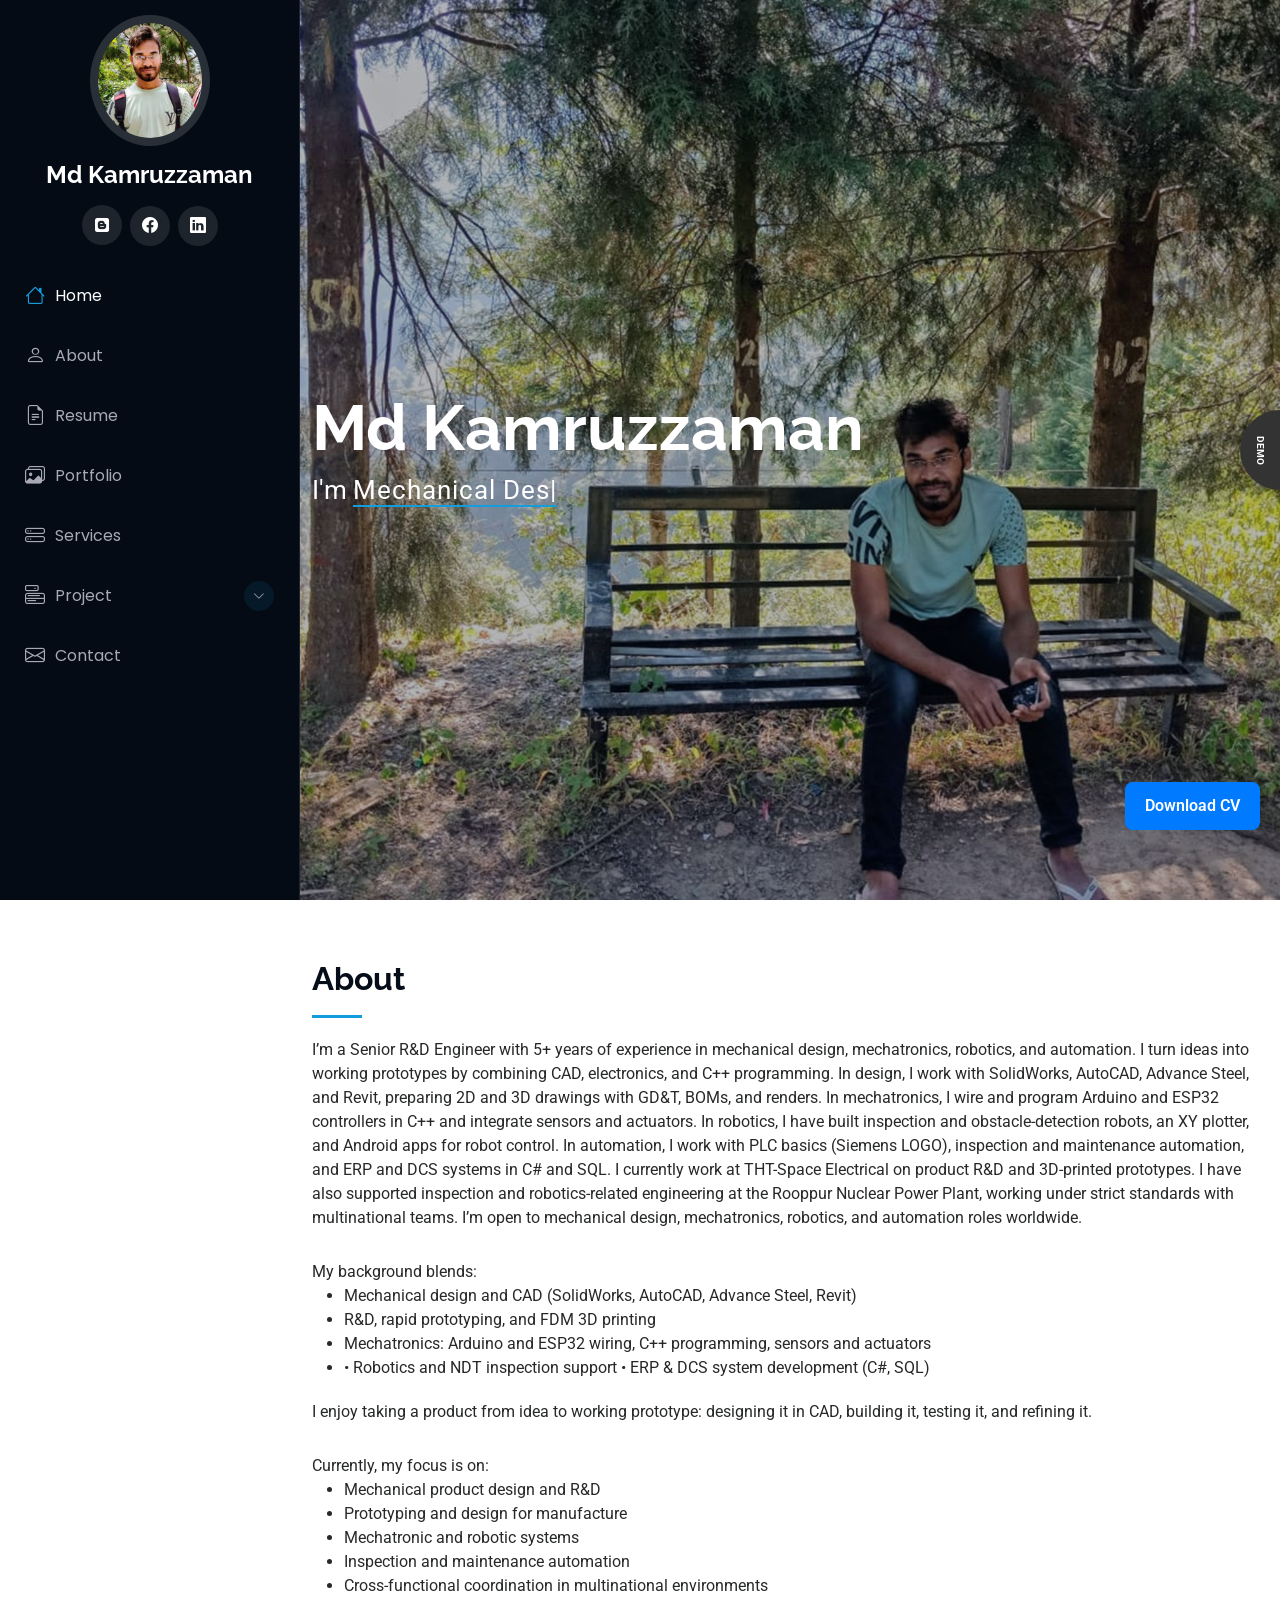
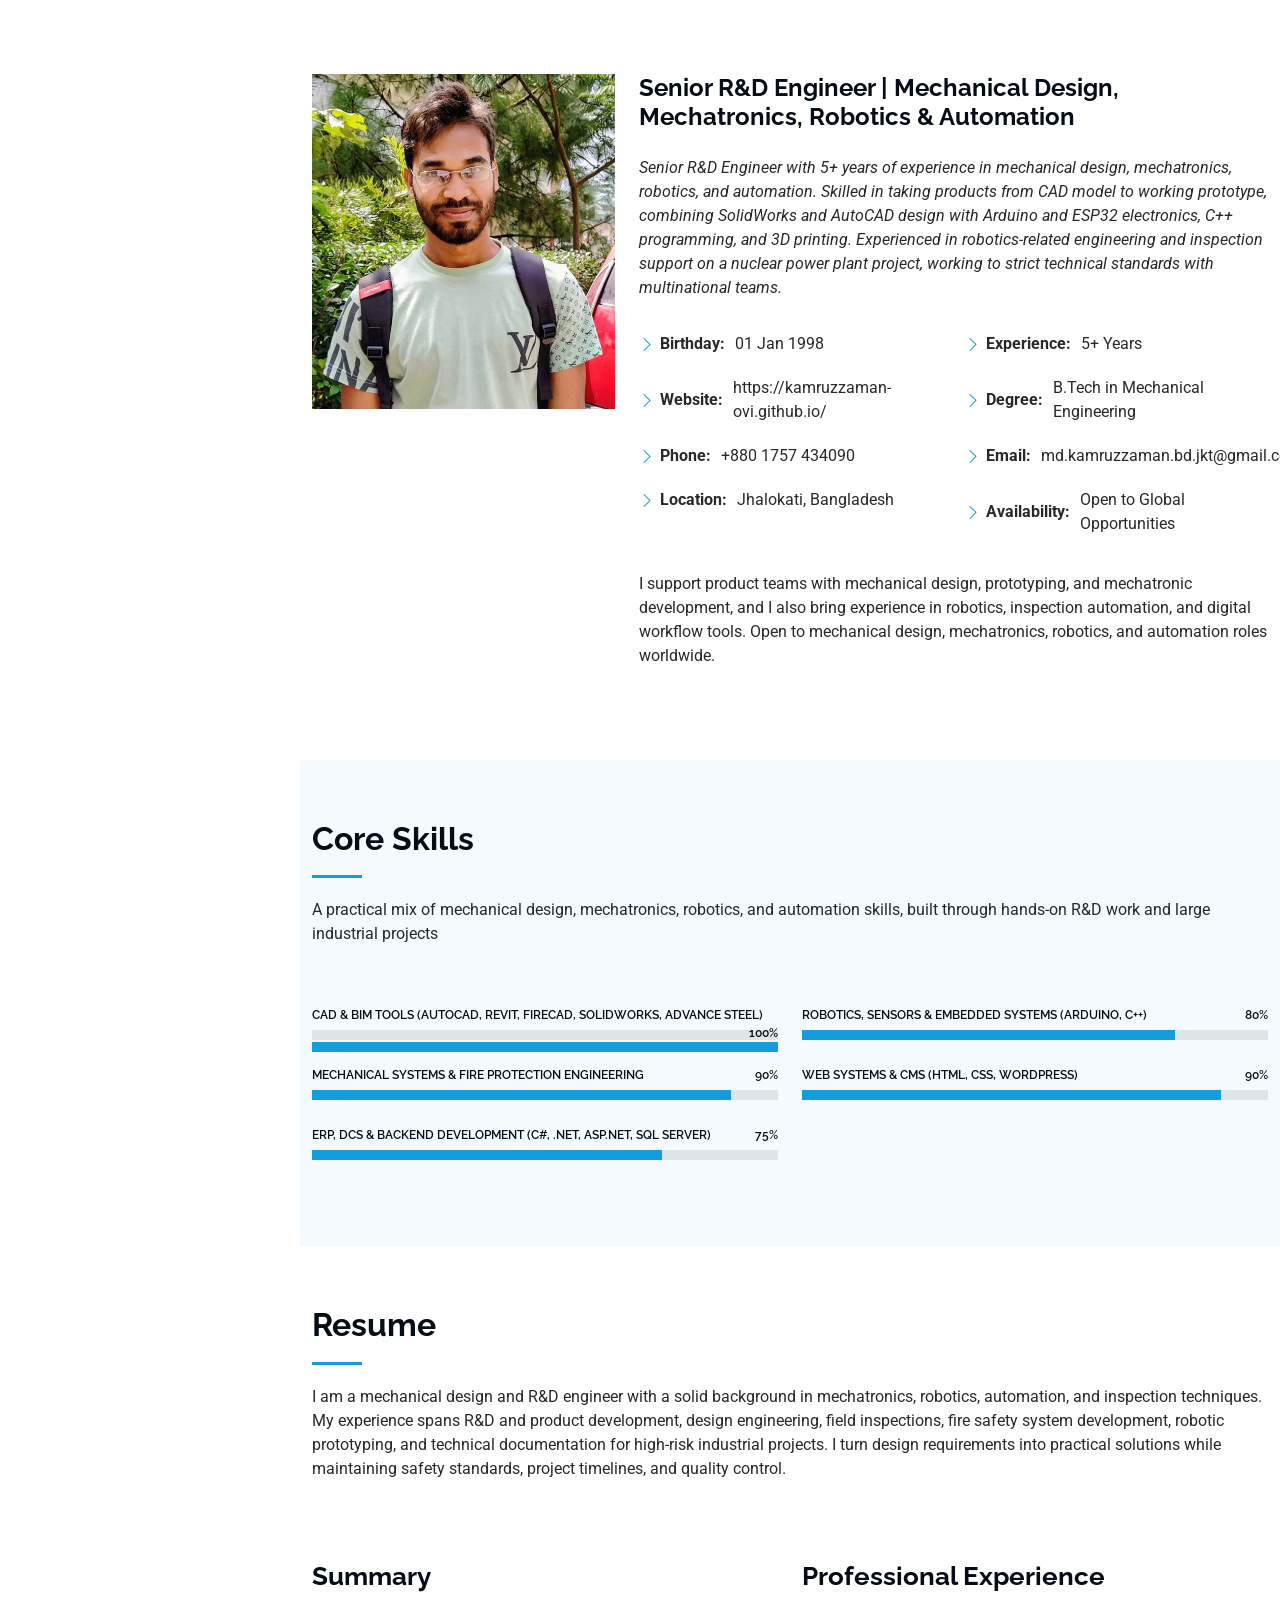
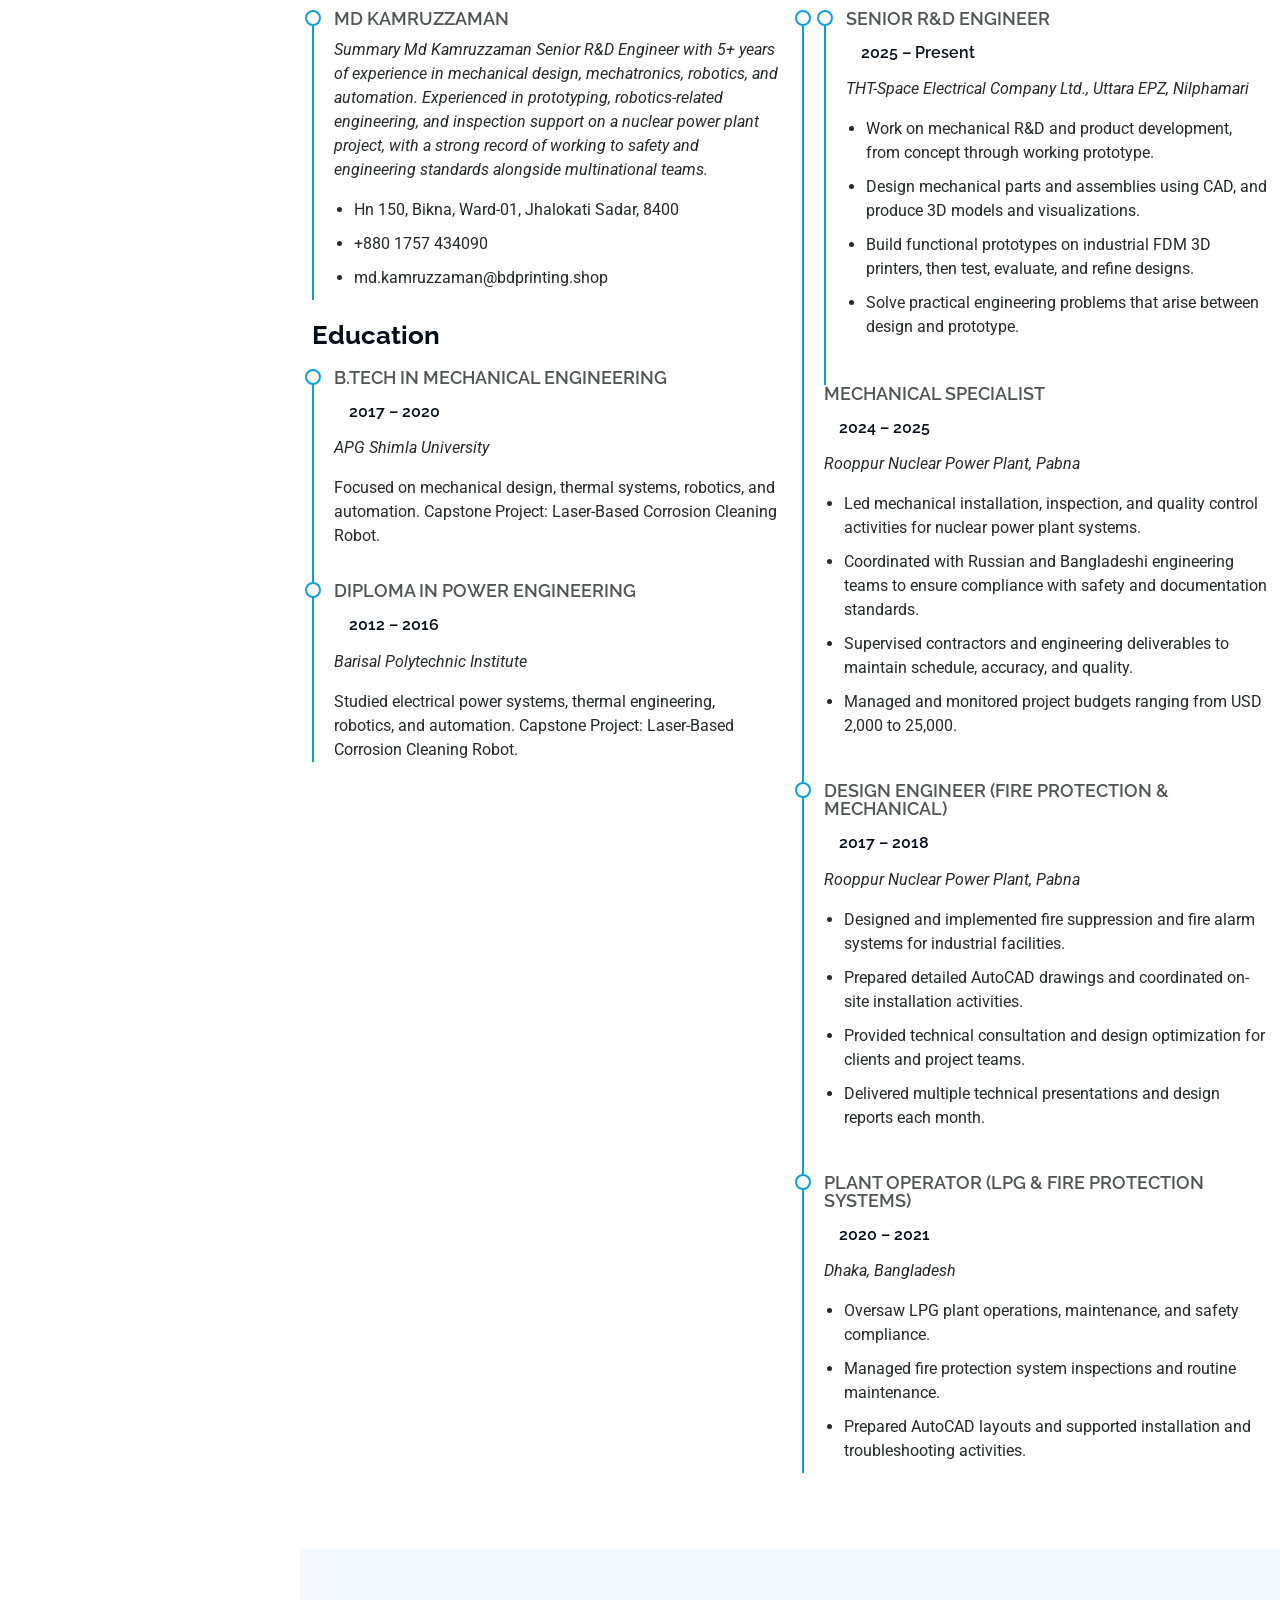
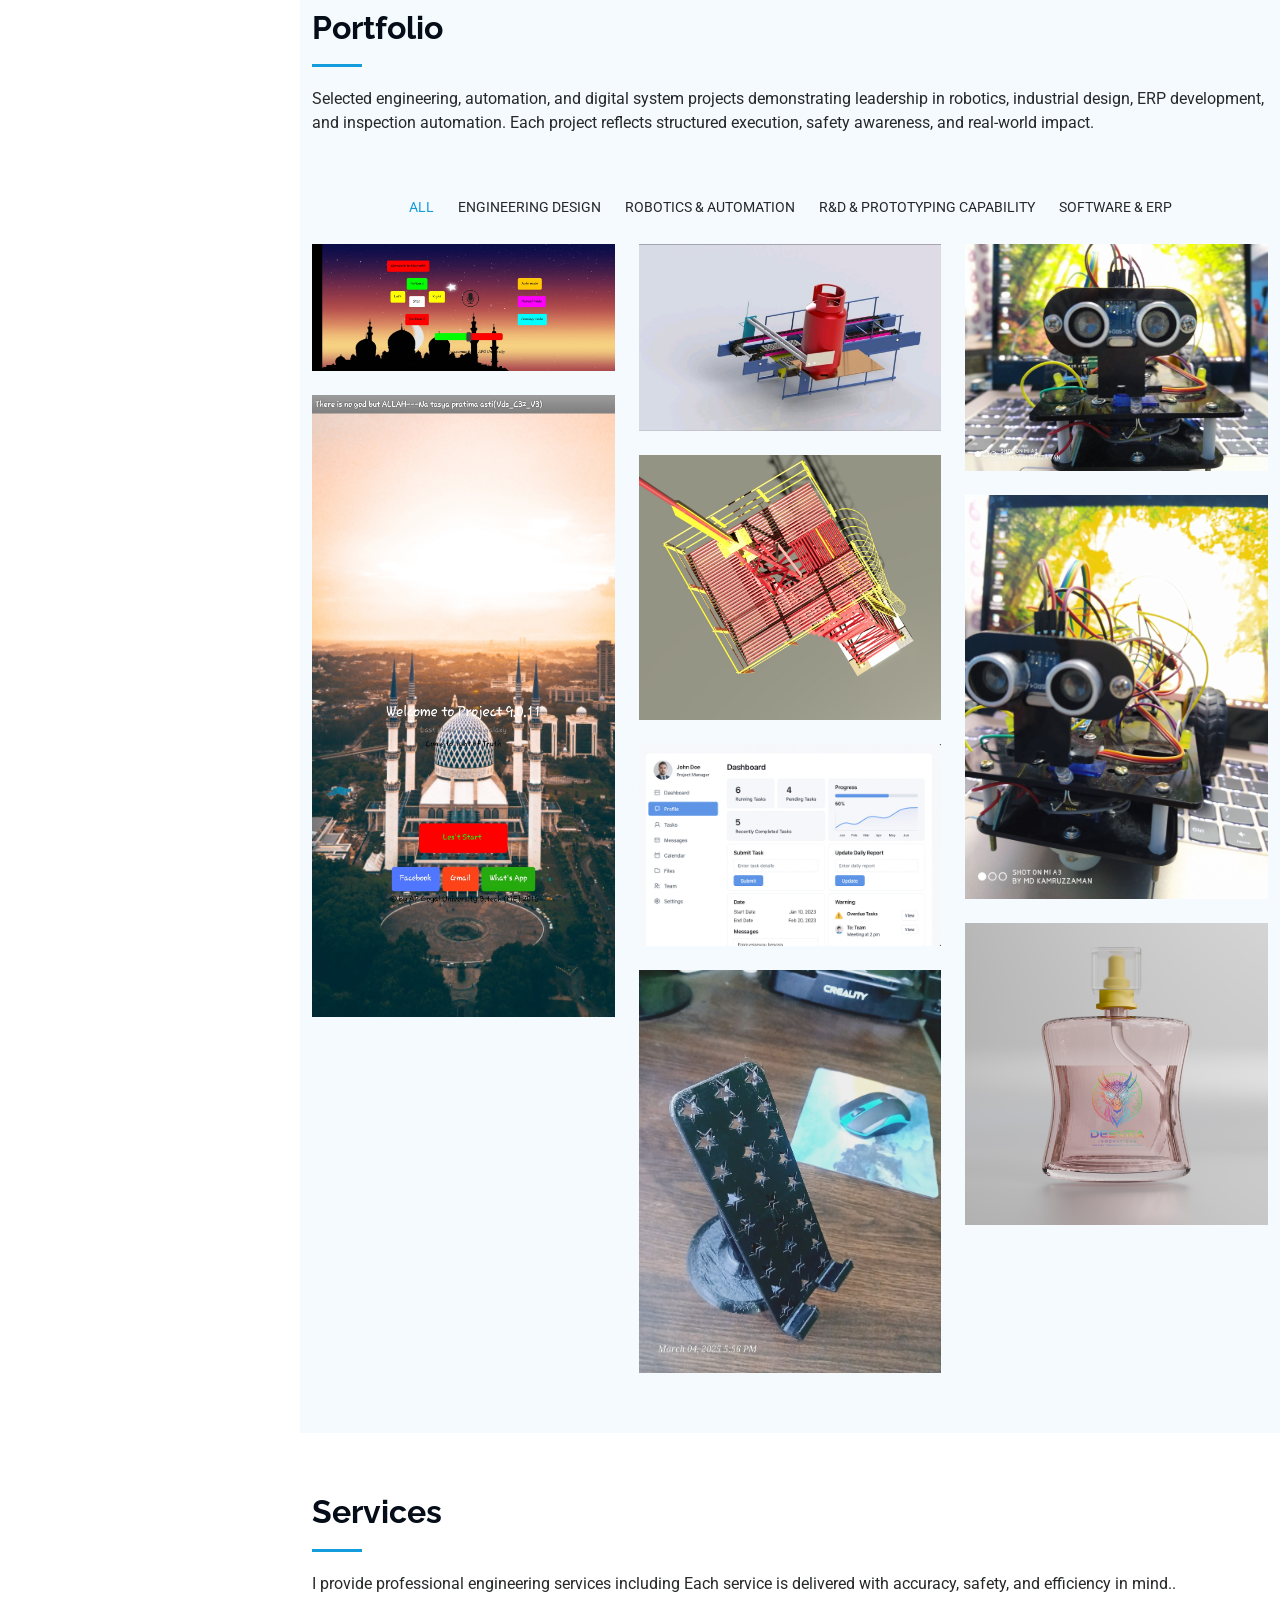
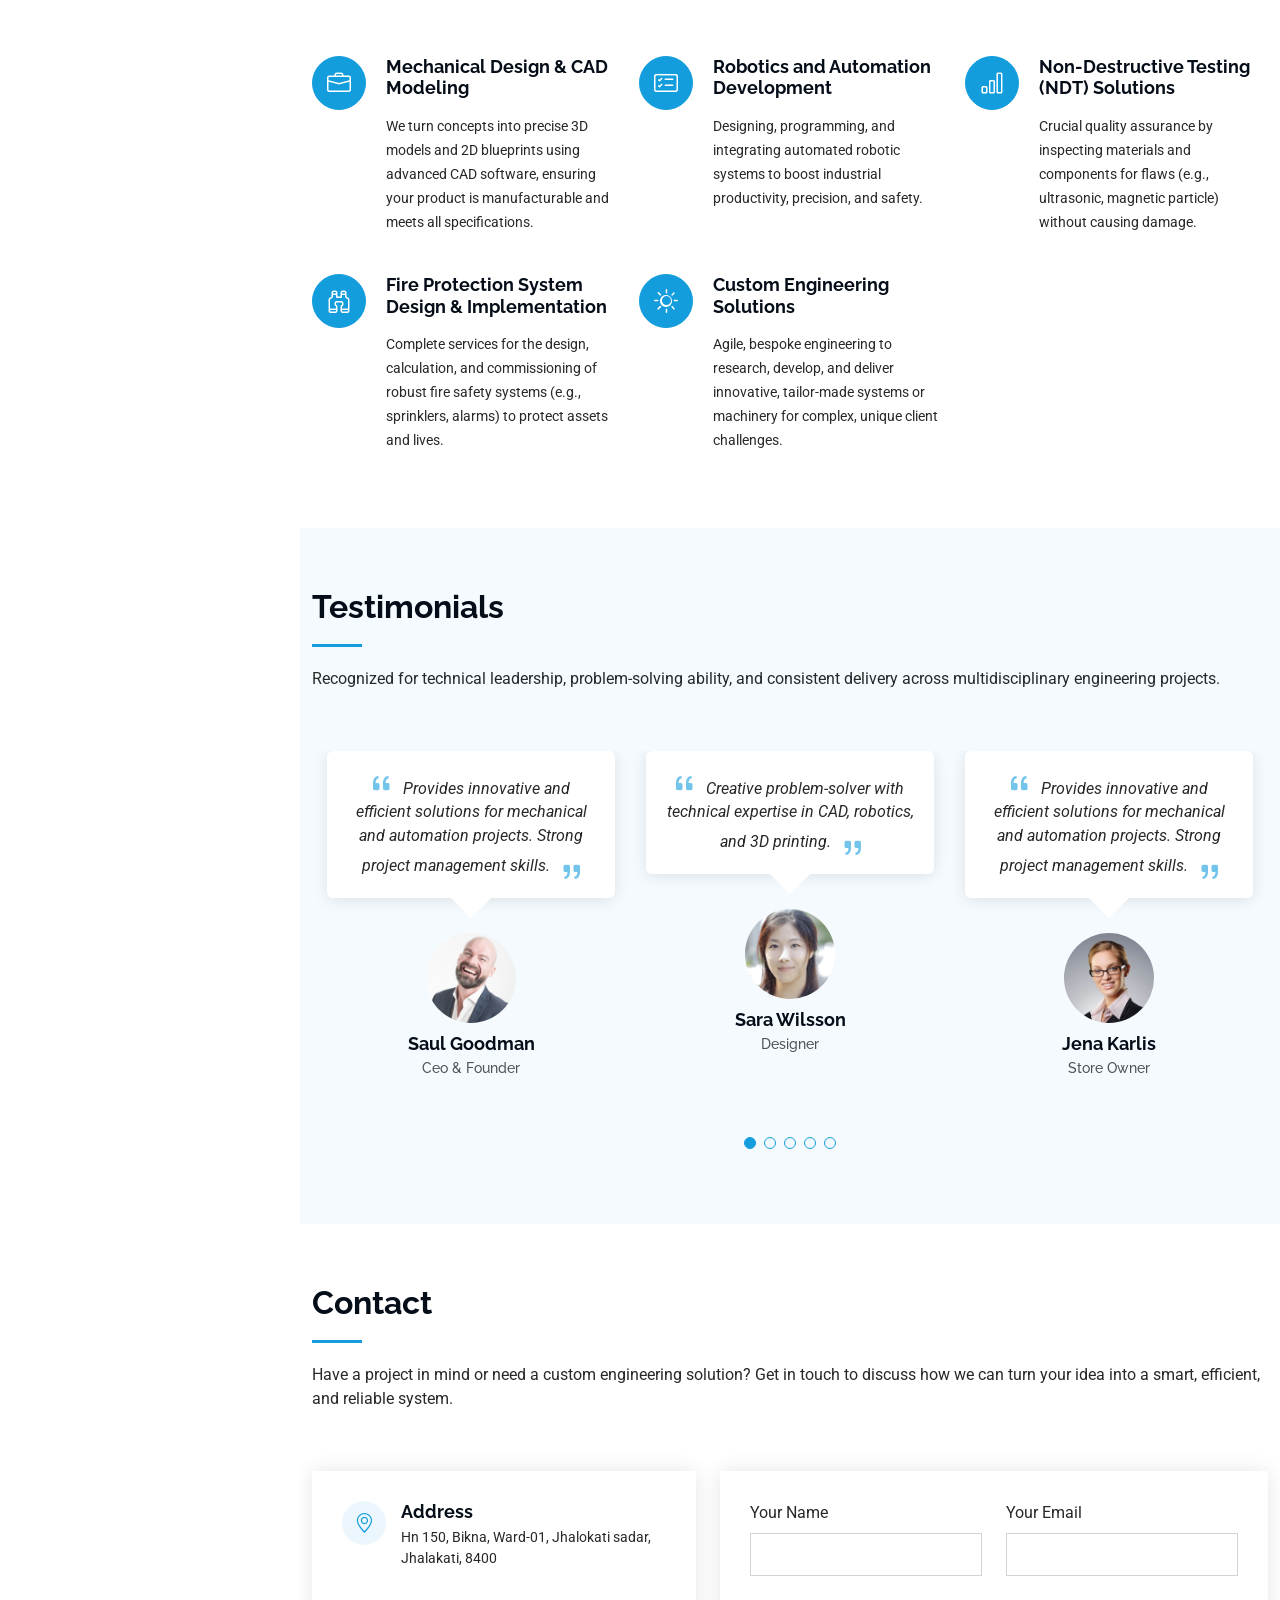
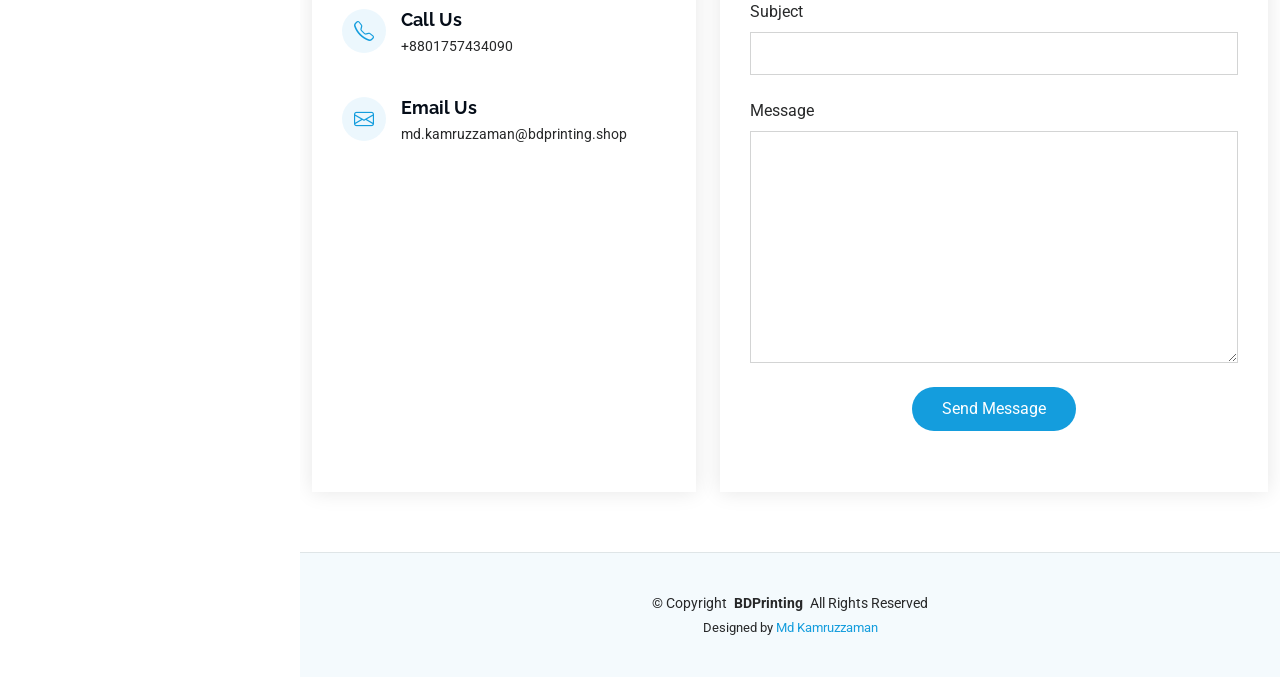
==== commit 449945ce: "Update index.html" ====
--- a/index.html
+++ b/index.html
@@ -968,4 +968,4 @@
                   <!-- Main JS File -->
                   <script src="assets/js/main.js"></script>
                 </body>
-              </html>+              </html>
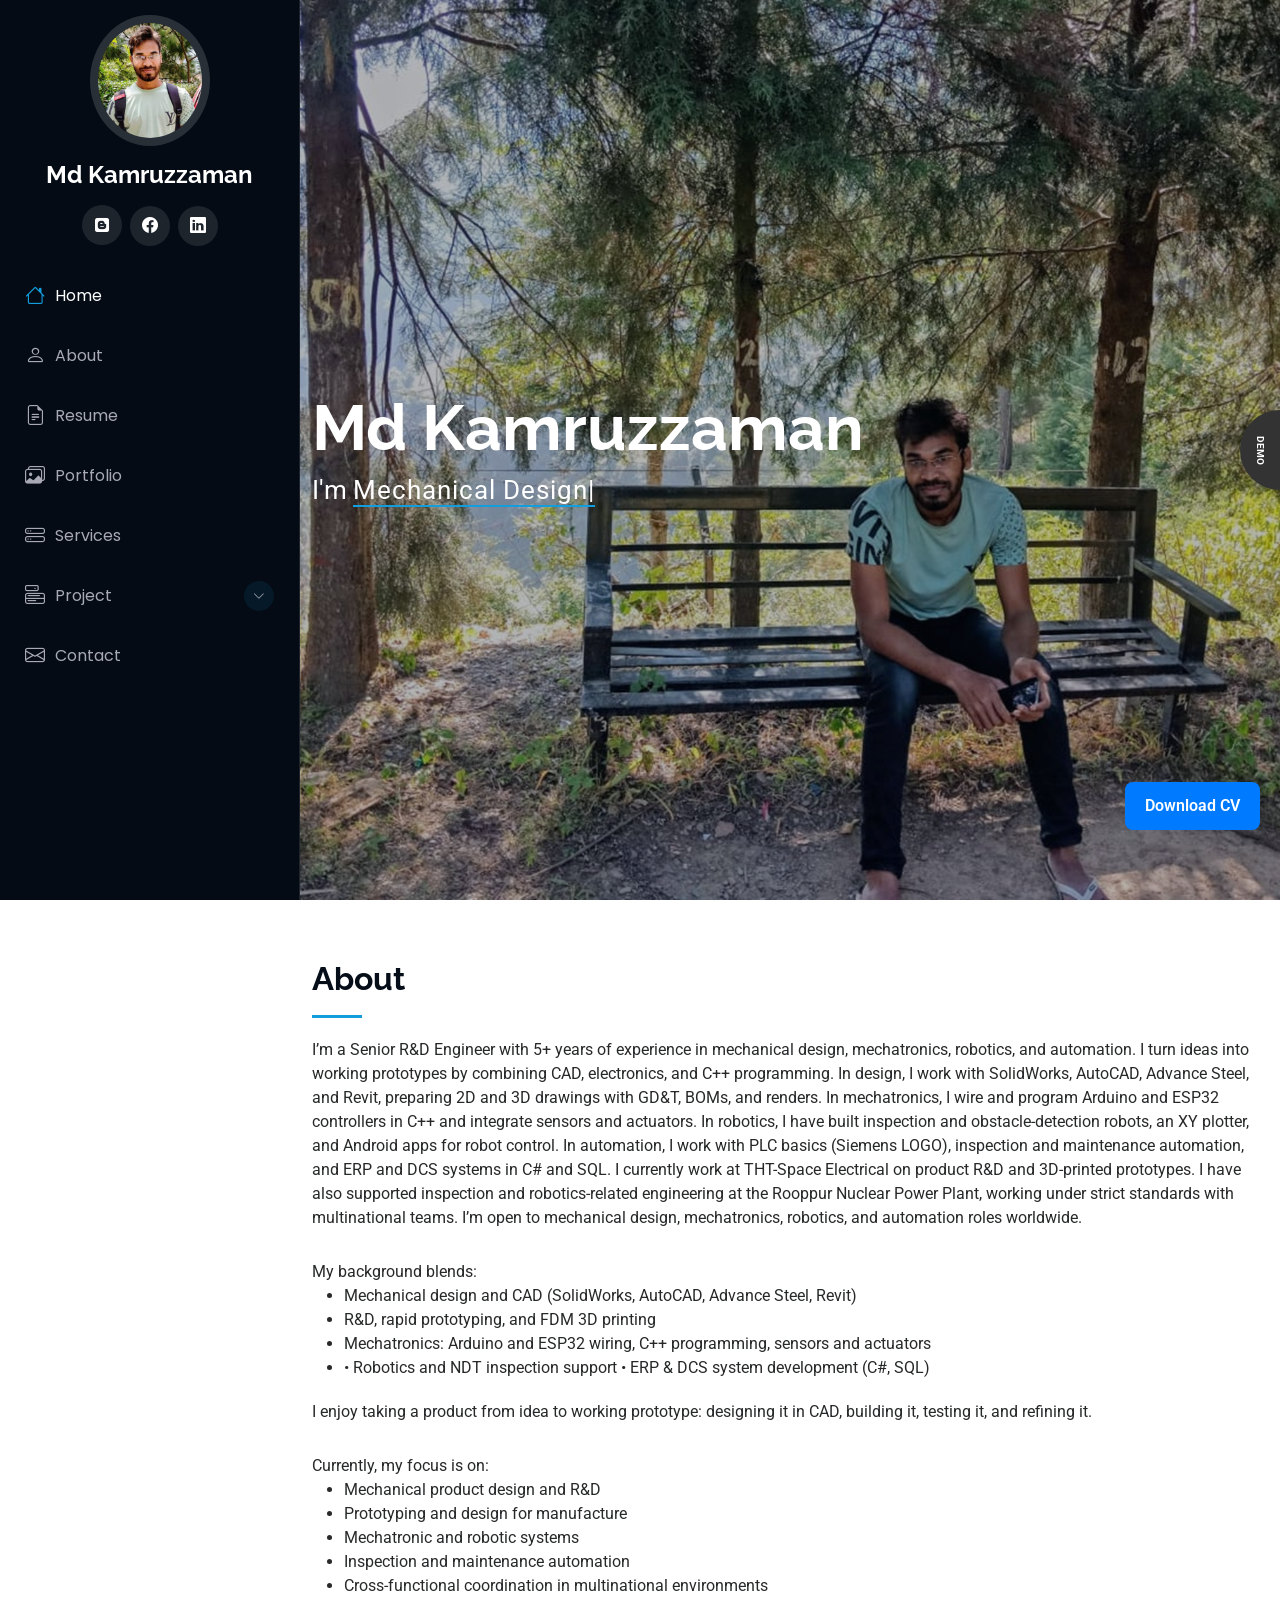
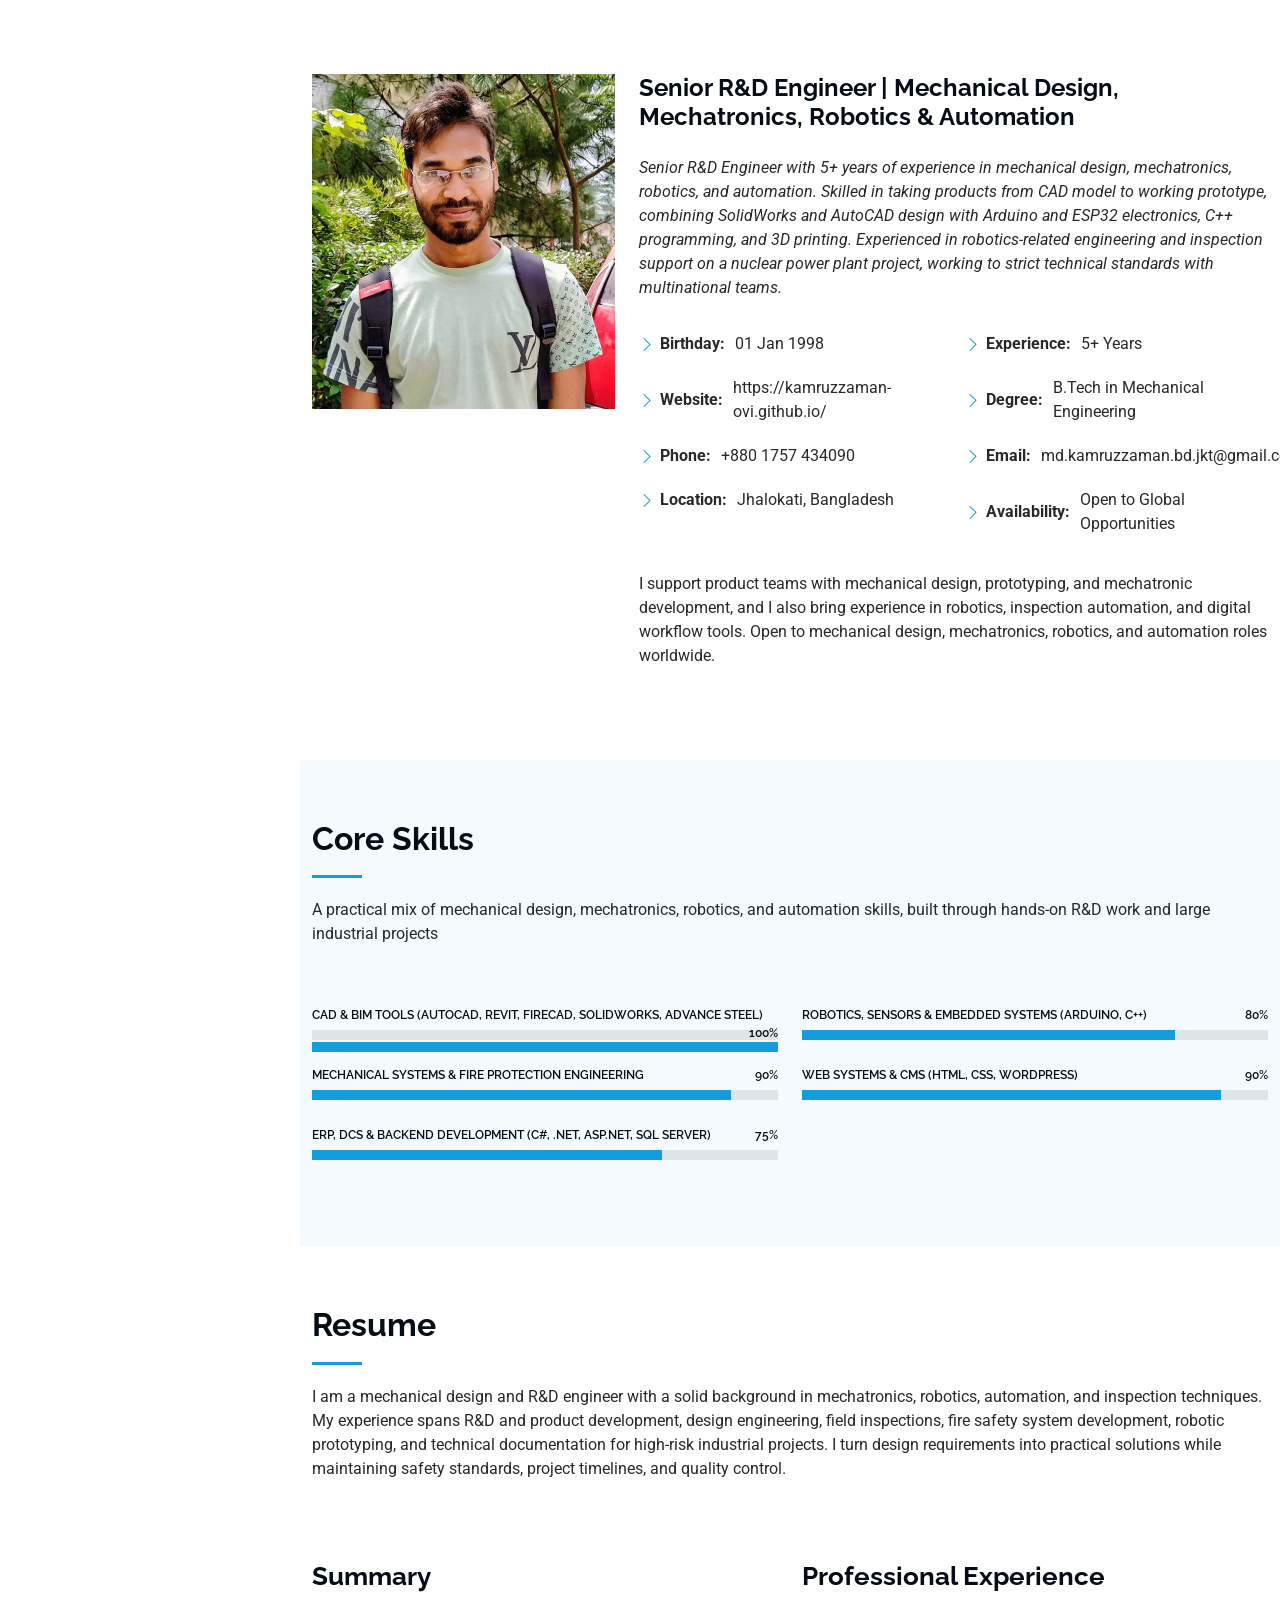
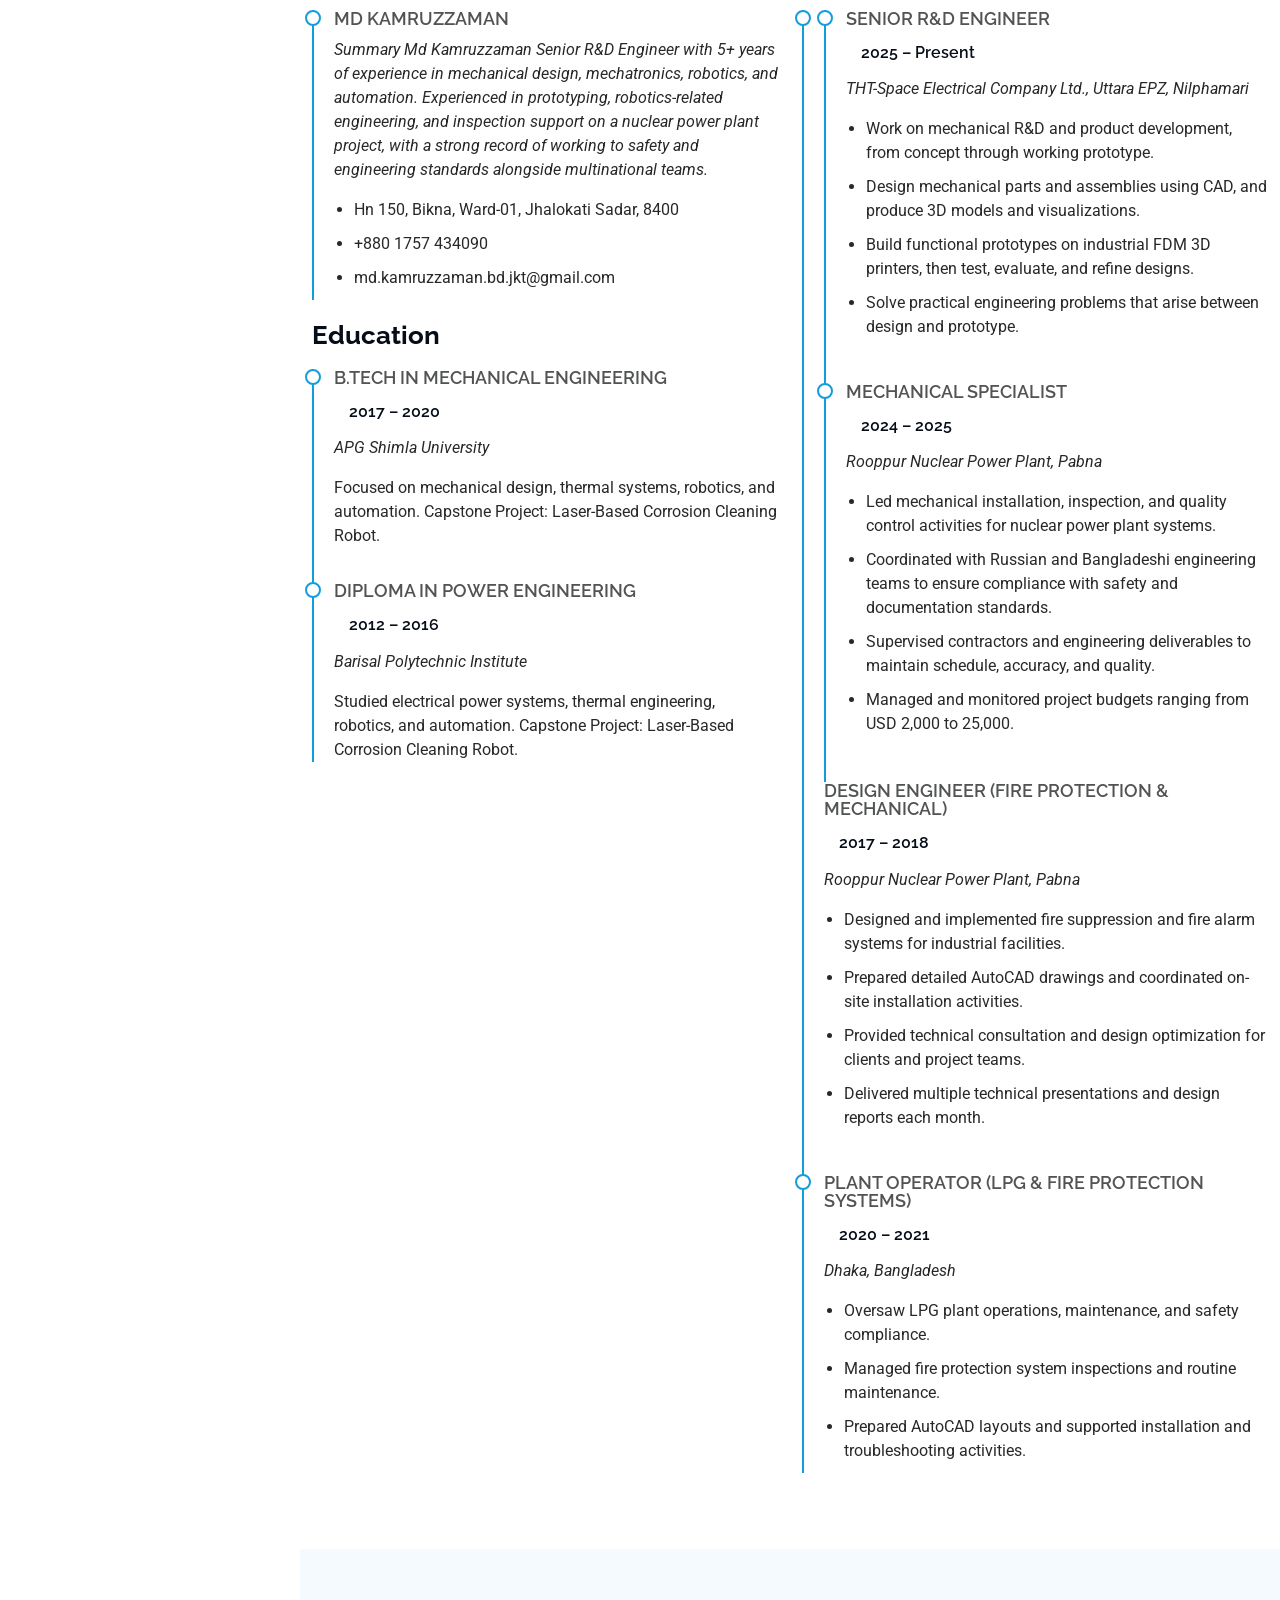
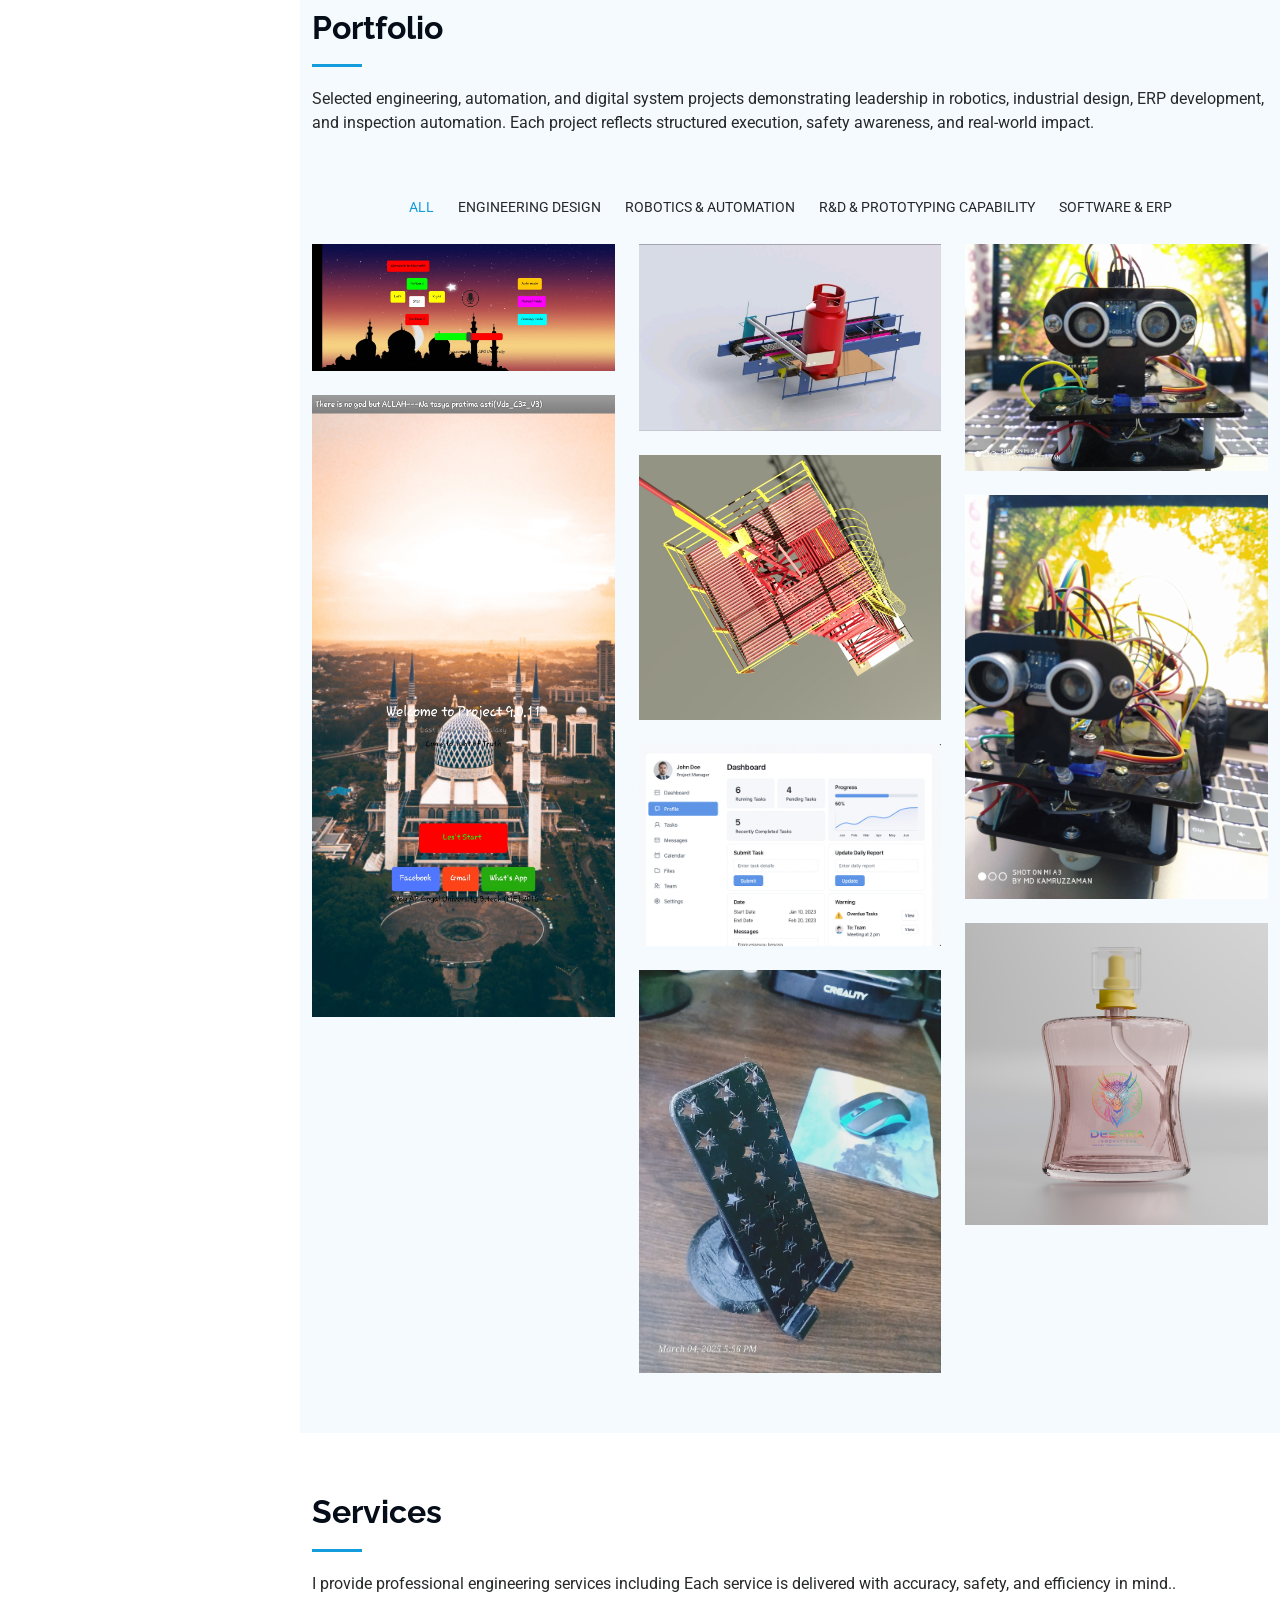
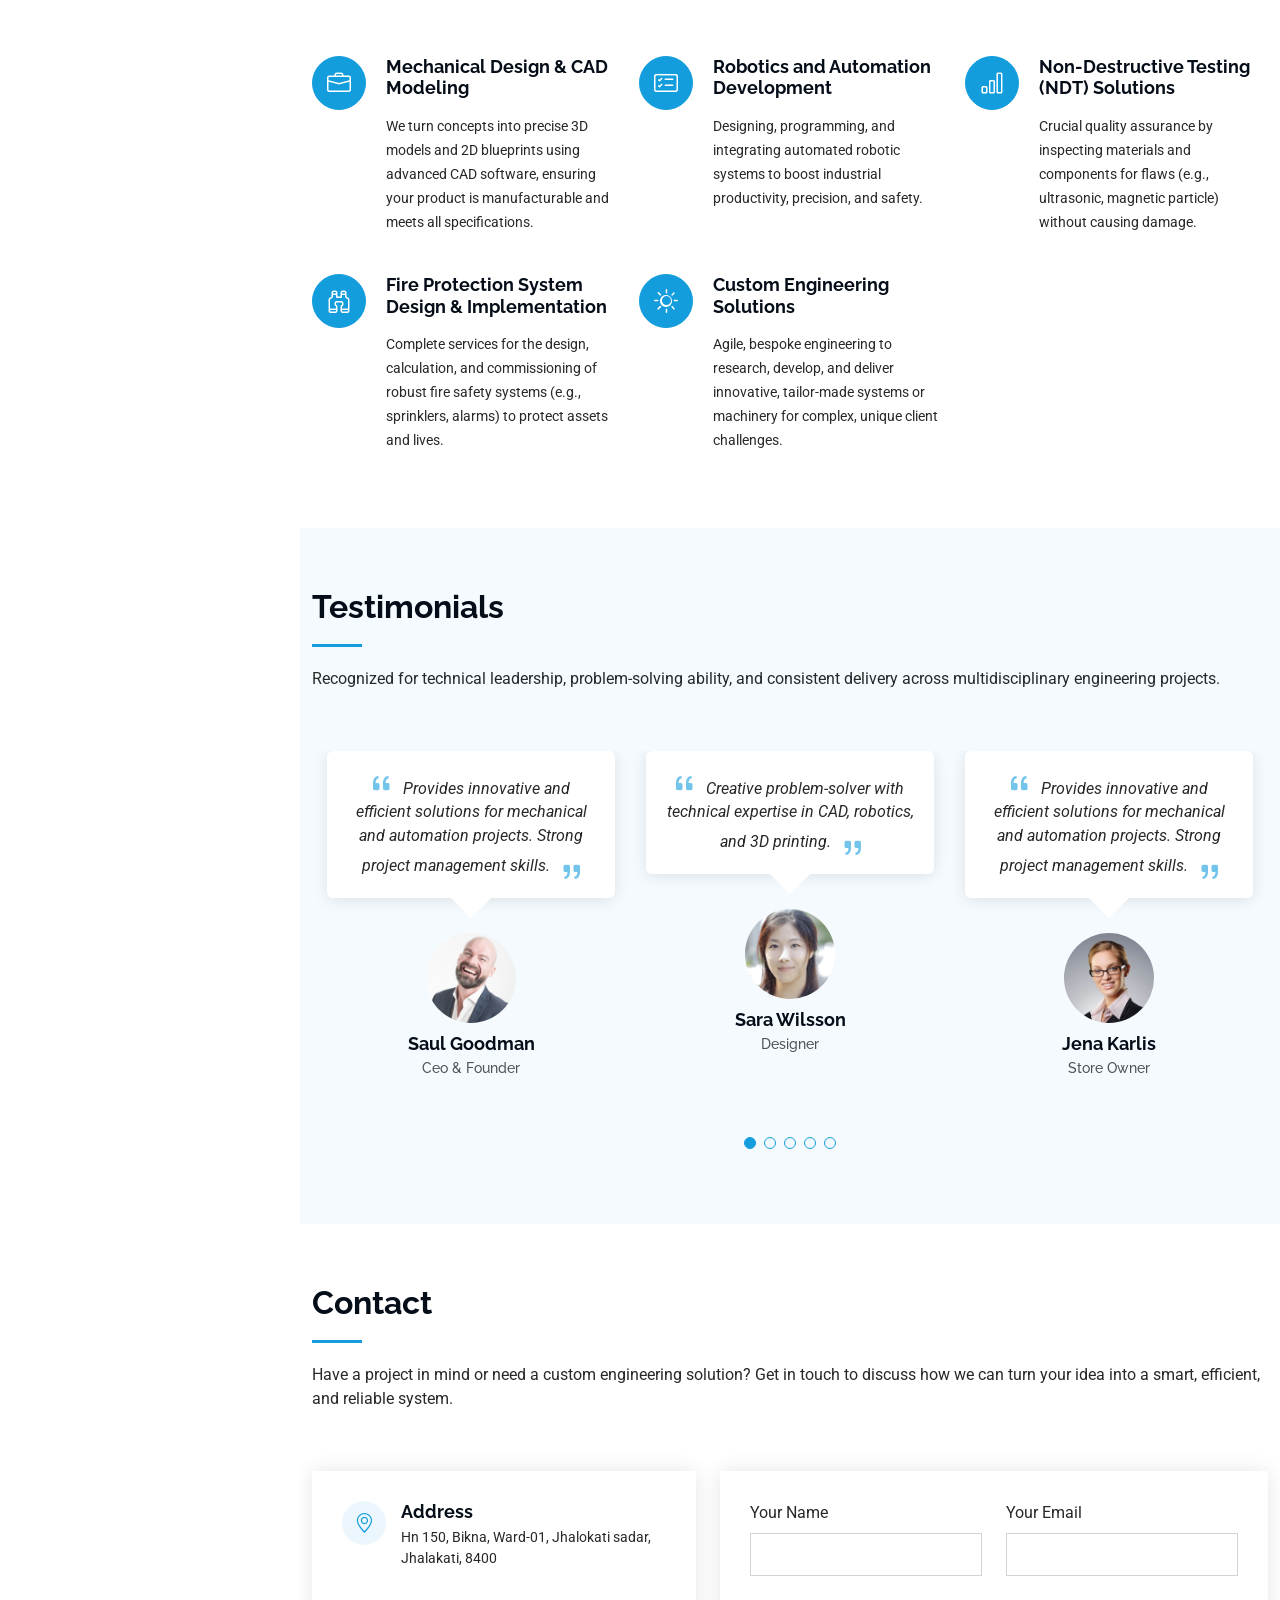
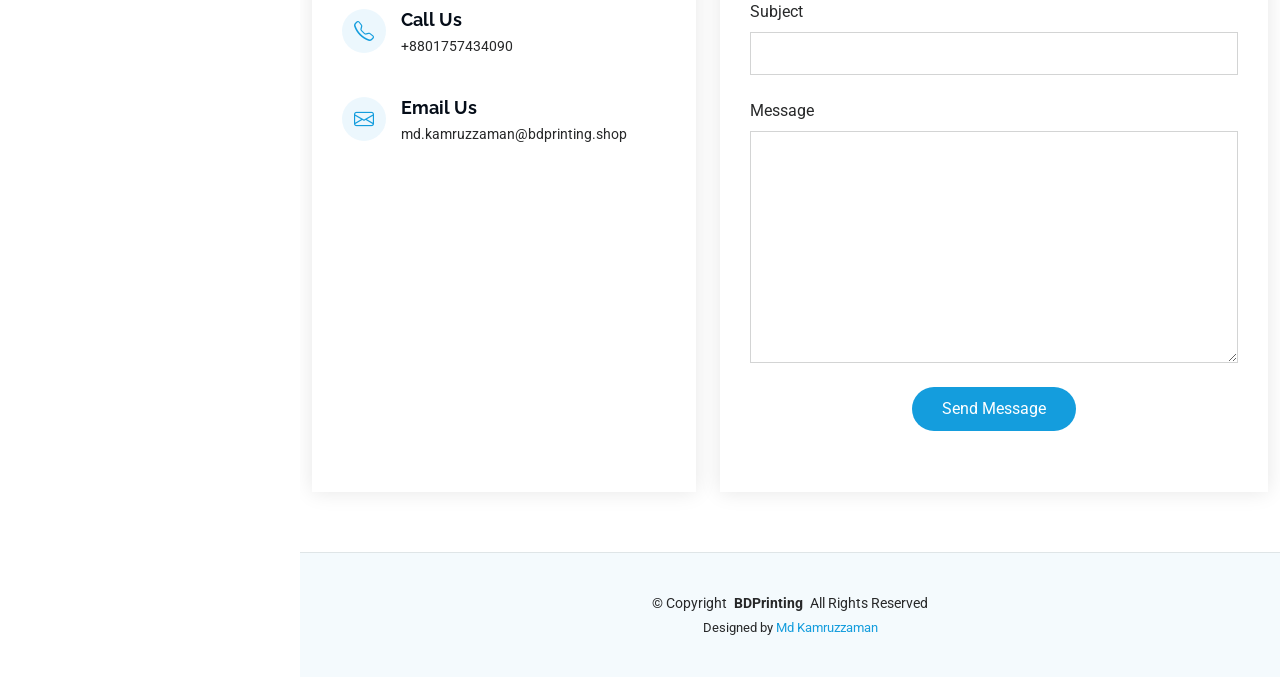
==== commit cd94c458: "Change email and modify resume structure Updated email contact and adjusted resume items." ====
--- a/index.html
+++ b/index.html
@@ -352,7 +352,7 @@
                               <ul>
                                 <li>Hn 150, Bikna, Ward-01, Jhalokati Sadar, 8400</li>
                                 <li>+880 1757 434090</li>
-                                <li>md.kamruzzaman@bdprinting.shop</li>
+                                <li>md.kamruzzaman.bd.jkt@gmail.com</li>
                               </ul>
                             </div>
                             <!-- End Resume Item -->
@@ -397,6 +397,9 @@
           <li>Solve practical engineering problems that arise between design and prototype.</li>
         </ul>
       </div><!-- End Resume Item -->
+                              
+                            <!-- End Resume Item -->
+                            <div class="resume-item">
                               <h4>Mechanical Specialist</h4>
                               <h5>2024 – 2025</h5>
                               <p>
@@ -409,8 +412,6 @@
                                 <li>Managed and monitored project budgets ranging from USD 2,000 to 25,000.</li>
                               </ul>
                             </div>
-                            <!-- End Resume Item -->
-                            <div class="resume-item">
                               <h4>Design Engineer (Fire Protection & Mechanical)</h4>
                               <h5>2017 – 2018</h5>
                               <p>
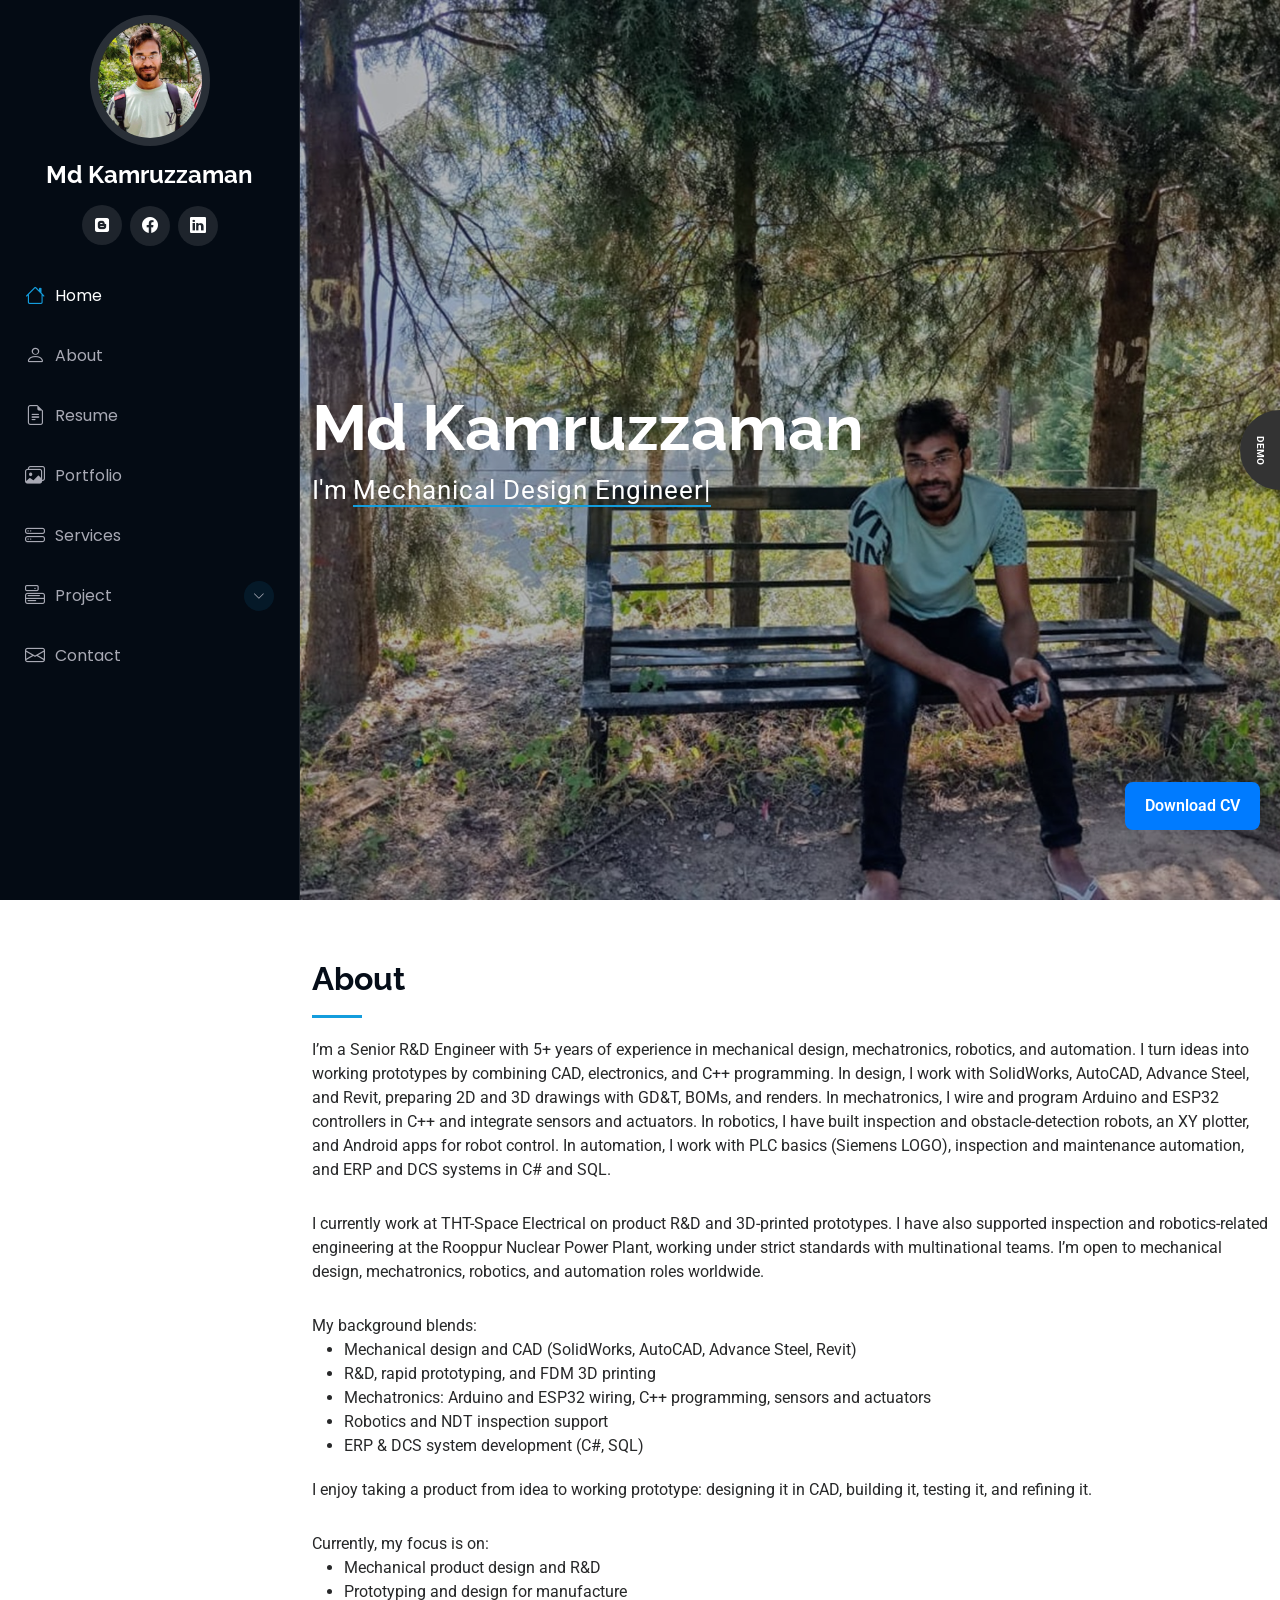
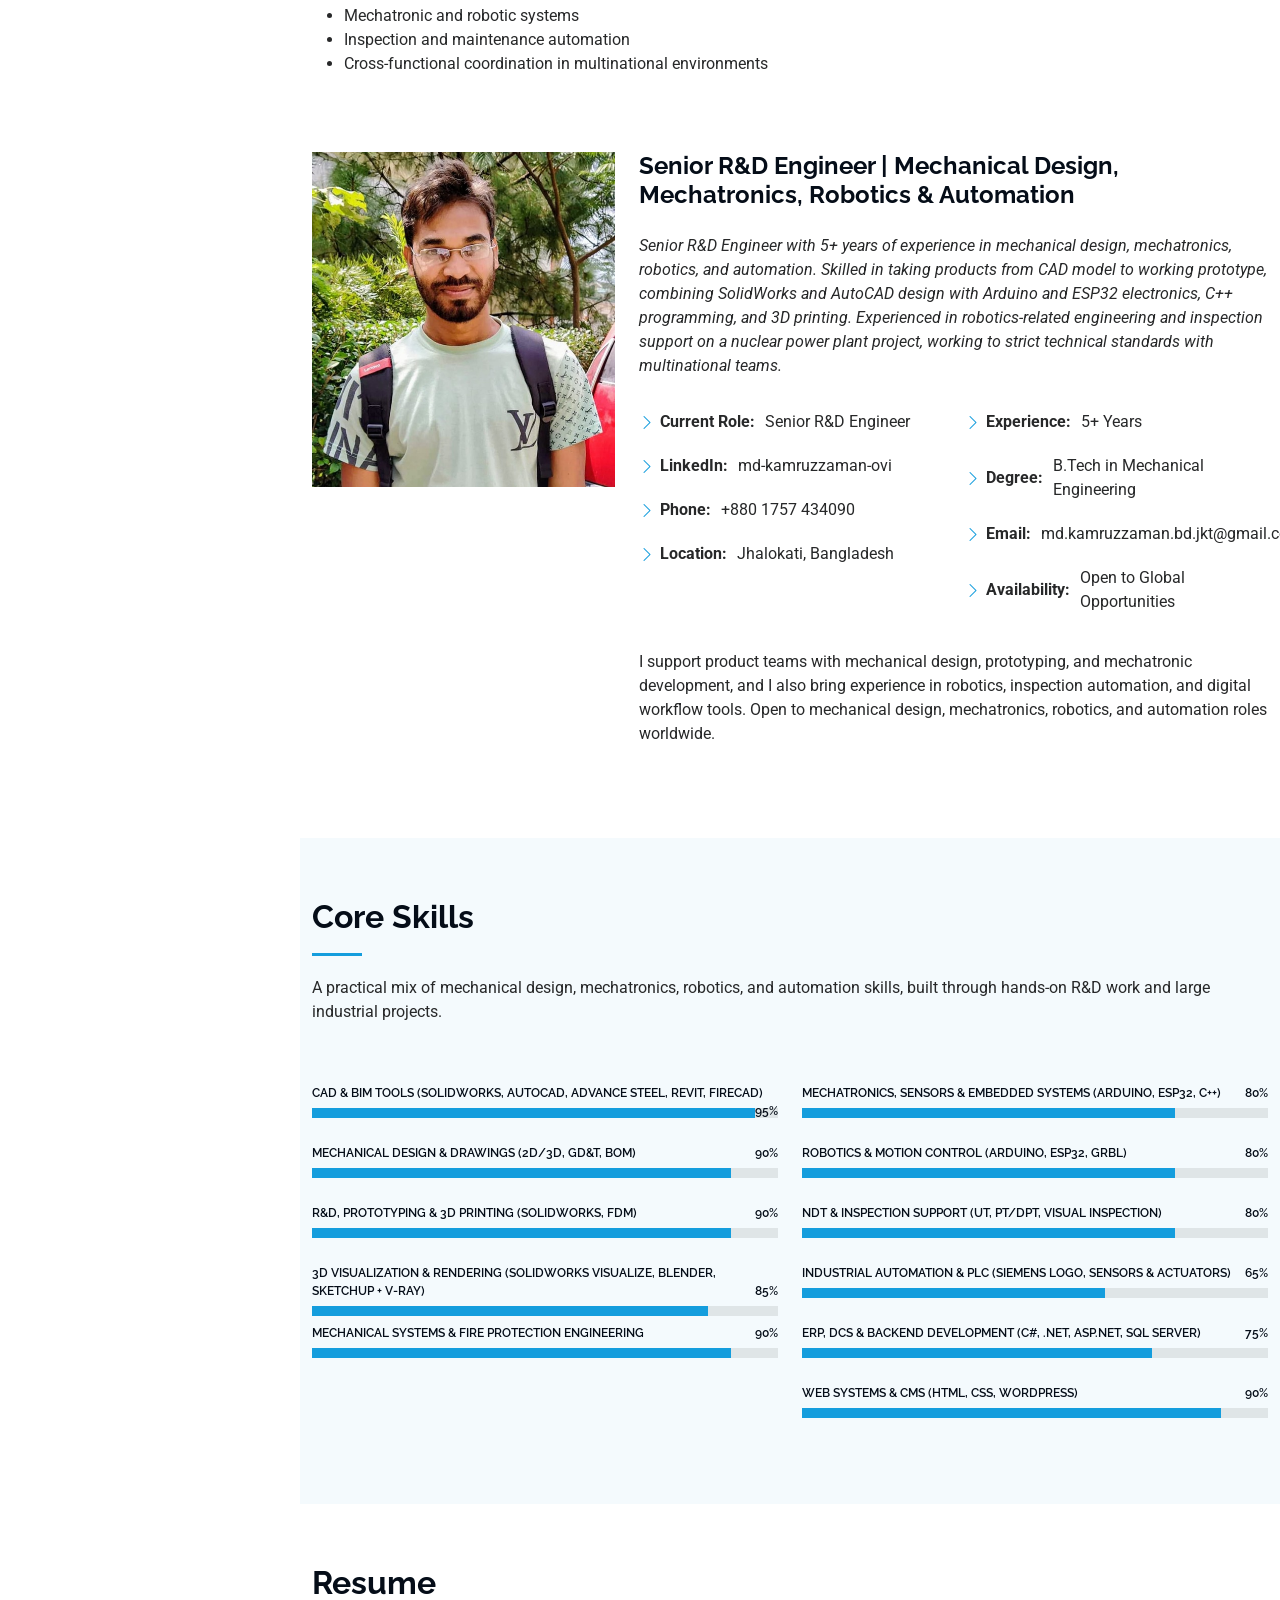
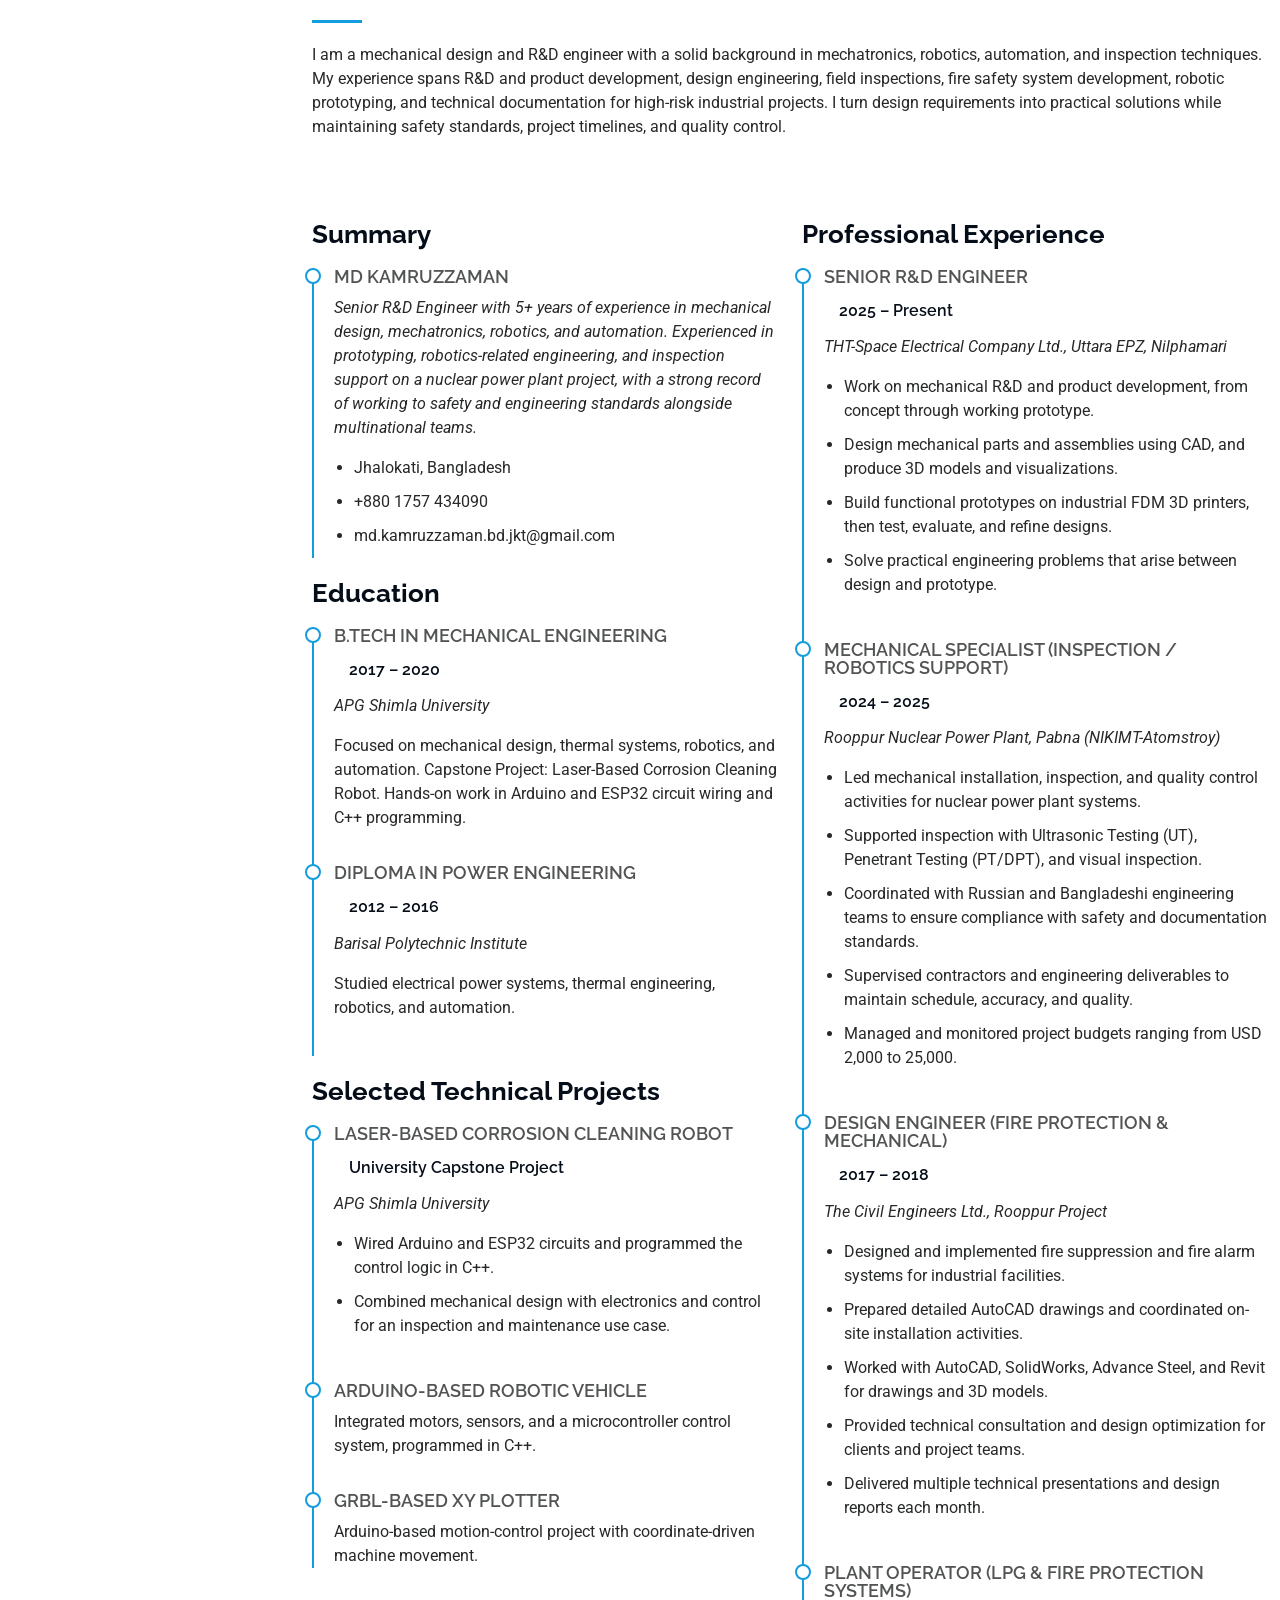
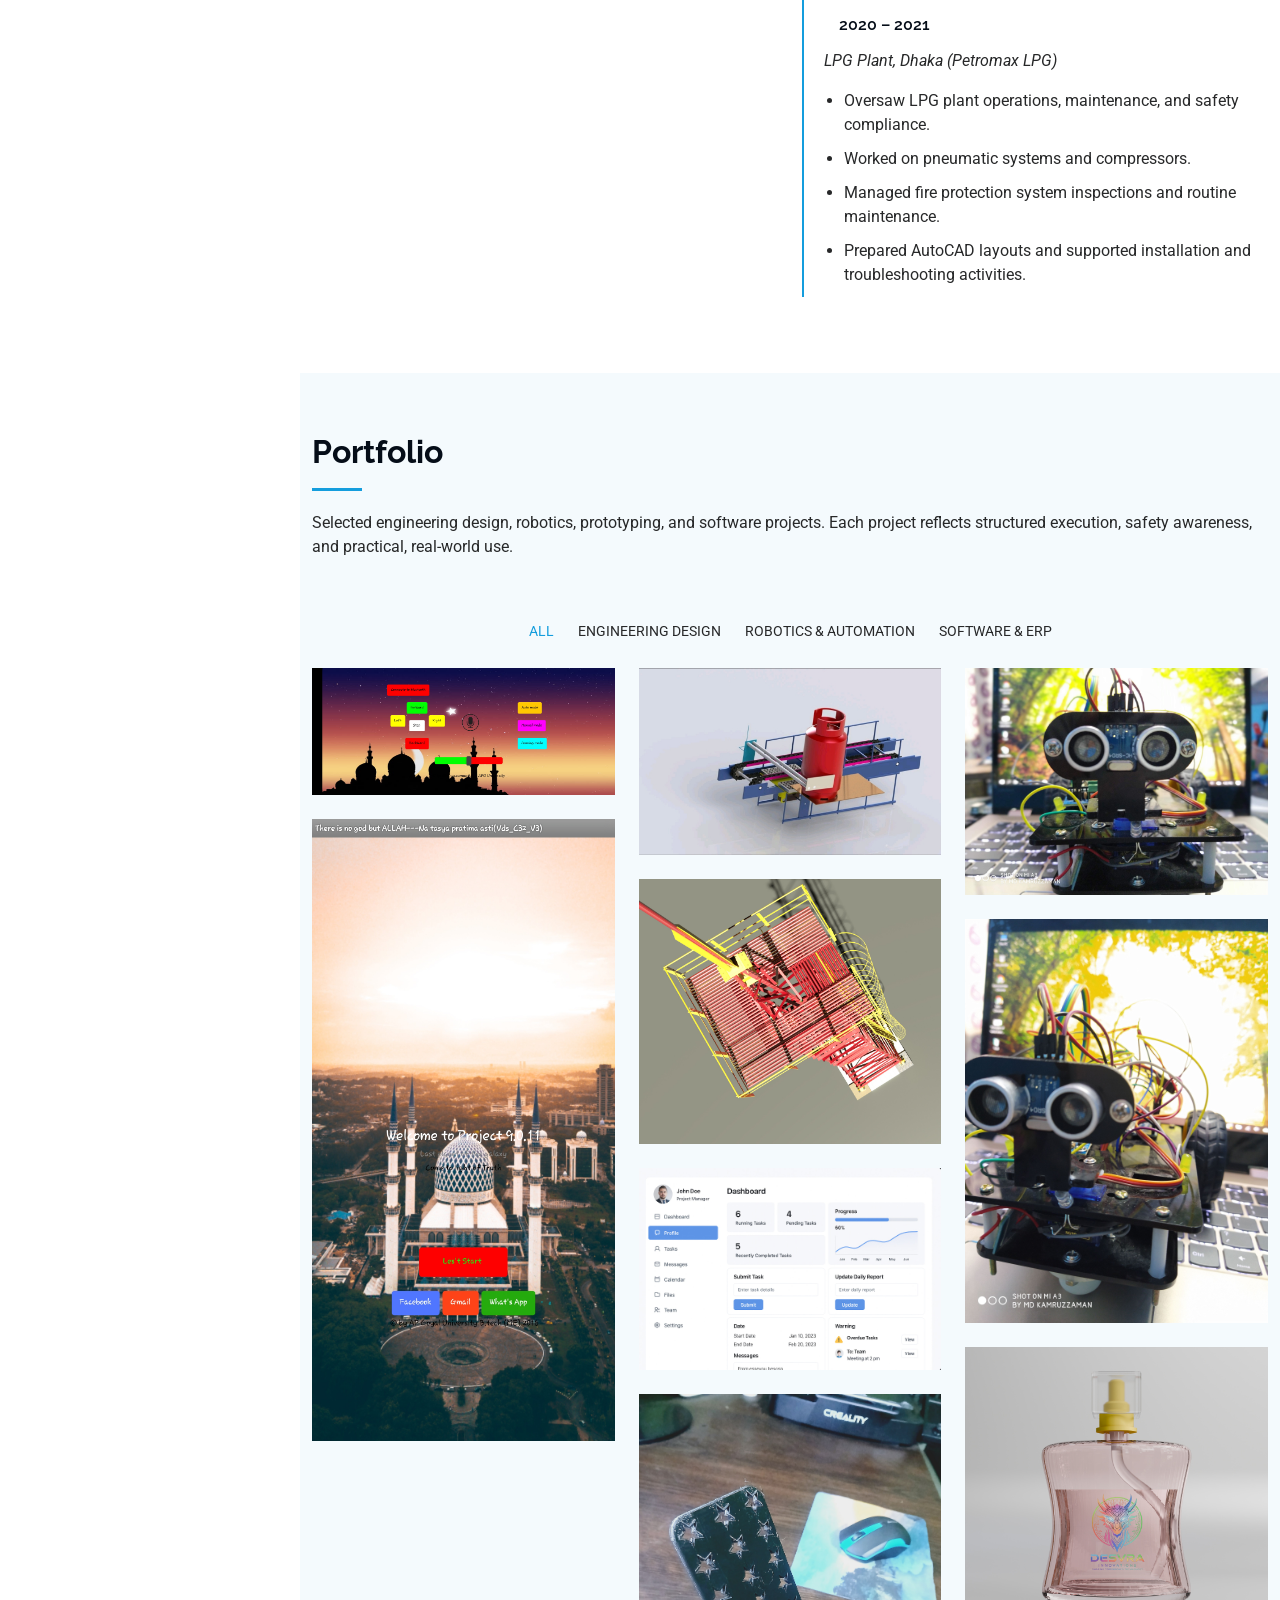
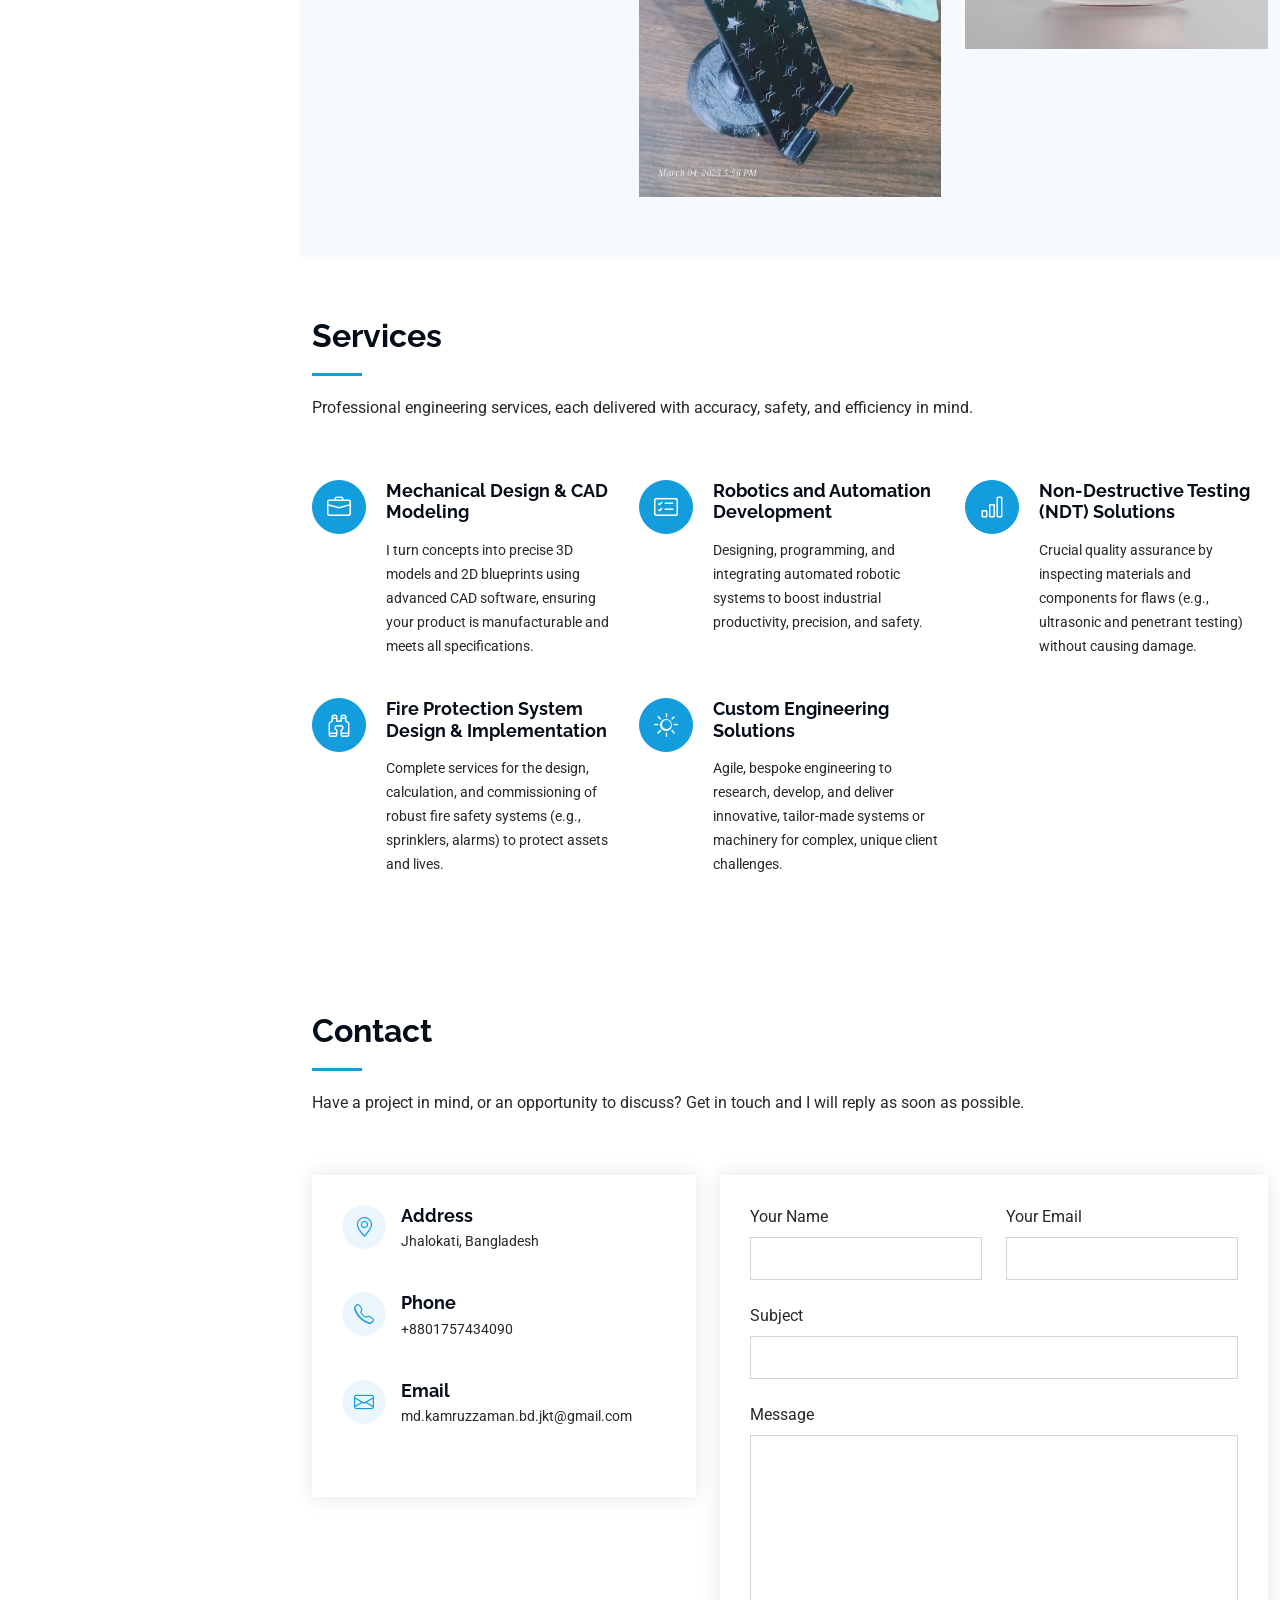
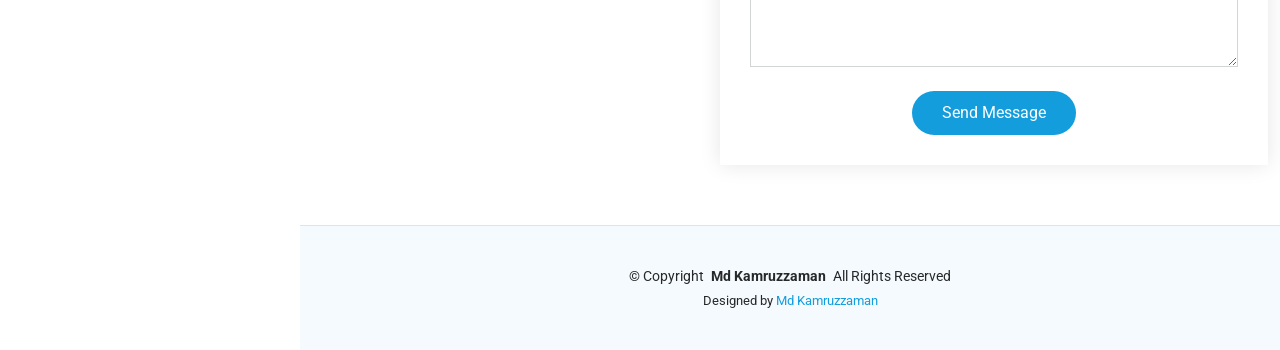
==== commit e4463230: "Update fmt.Println message from 'Hello' to 'Goodbye'" ====
--- a/index.html
+++ b/index.html
@@ -1,392 +1,427 @@
 <!DOCTYPE html>
 <html lang="en">
-  <head>
-    <meta charset="utf-8">
-    <meta content="width=device-width, initial-scale=1.0" name="viewport">
-    <title>Md Kamruzzamman</title>
-    <meta content="" name="description">
-    <meta content="" name="keywords">
-    <!-- Favicons -->
-    <link href="assets/img/favicon.png" rel="icon">
-    <link href="assets/img/apple-touch-icon.png" rel="apple-touch-icon">
-    <!-- Fonts -->
-    <link href="https://fonts.googleapis.com" rel="preconnect">
-    <link href="https://fonts.gstatic.com" rel="preconnect" crossorigin>
-    <link href="https://fonts.googleapis.com/css2?family=Roboto:ital,wght@0,100;0,300;0,400;0,500;0,700;0,900;1,100;1,300;1,400;1,500;1,700;1,900&family=Poppins:ital,wght@0,100;0,200;0,300;0,400;0,500;0,600;0,700;0,800;0,900;1,100;1,200;1,300;1,400;1,500;1,600;1,700;1,800;1,900&family=Raleway:ital,wght@0,100;0,200;0,300;0,400;0,500;0,600;0,700;0,800;0,900;1,100;1,200;1,300;1,400;1,500;1,600;1,700;1,800;1,900&display=swap" rel="stylesheet">
-    <!-- Vendor CSS Files -->
-    <link rel="stylesheet" href="https://cdnjs.cloudflare.com/ajax/libs/font-awesome/6.5.0/css/all.min.css">
-    <link href="assets/vendor/bootstrap/css/bootstrap.min.css" rel="stylesheet">
-    <link href="assets/vendor/bootstrap-icons/bootstrap-icons.css" rel="stylesheet">
-    <link href="assets/vendor/aos/aos.css" rel="stylesheet">
-    <link href="assets/vendor/glightbox/css/glightbox.min.css" rel="stylesheet">
-    <link href="assets/vendor/swiper/swiper-bundle.min.css" rel="stylesheet">
-    <!-- Main CSS File -->
-    <link href="assets/css/main.css" rel="stylesheet">
-    <!-- =======================================================
-    * Template Name: iPortfolio
-    * Template URL: https://bootstrapmade.com/iportfolio-bootstrap-portfolio-websites-template/
-    * Updated: Jun 29 2024 with Bootstrap v5.3.3
-    * Author: BootstrapMade.com
-    * License: https://bootstrapmade.com/license/
-    ======================================================== -->
-  </head>
-  <body class="index-page">
-    <div class="floating-wrapper">
-      <div class="half-circle-trigger">
-        <span>DEMO</span>
+
+<head>
+  <meta charset="utf-8">
+  <meta content="width=device-width, initial-scale=1.0" name="viewport">
+  <title>Md Kamruzzaman | Senior R&amp;D Engineer</title>
+  <meta content="Md Kamruzzaman is a Senior R&amp;D Engineer with 5+ years of experience in mechanical design, mechatronics, robotics, and automation." name="description">
+  <meta content="mechanical design engineer, mechatronics engineer, robotics, automation, R&amp;D engineer, SolidWorks, AutoCAD, 3D printing, Bangladesh" name="keywords">
+
+  <!-- Favicons -->
+  <link href="assets/img/favicon.png" rel="icon">
+  <link href="assets/img/apple-touch-icon.png" rel="apple-touch-icon">
+
+  <!-- Fonts -->
+  <link href="https://fonts.googleapis.com" rel="preconnect">
+  <link href="https://fonts.gstatic.com" rel="preconnect" crossorigin>
+  <link href="https://fonts.googleapis.com/css2?family=Roboto:ital,wght@0,100;0,300;0,400;0,500;0,700;0,900;1,100;1,300;1,400;1,500;1,700;1,900&family=Poppins:ital,wght@0,100;0,200;0,300;0,400;0,500;0,600;0,700;0,800;0,900;1,100;1,200;1,300;1,400;1,500;1,600;1,700;1,800;1,900&family=Raleway:ital,wght@0,100;0,200;0,300;0,400;0,500;0,600;0,700;0,800;0,900;1,100;1,200;1,300;1,400;1,500;1,600;1,700;1,800;1,900&display=swap" rel="stylesheet">
+
+  <!-- Vendor CSS Files -->
+  <link rel="stylesheet" href="https://cdnjs.cloudflare.com/ajax/libs/font-awesome/6.5.0/css/all.min.css">
+  <link href="assets/vendor/bootstrap/css/bootstrap.min.css" rel="stylesheet">
+  <link href="assets/vendor/bootstrap-icons/bootstrap-icons.css" rel="stylesheet">
+  <link href="assets/vendor/aos/aos.css" rel="stylesheet">
+  <link href="assets/vendor/glightbox/css/glightbox.min.css" rel="stylesheet">
+  <link href="assets/vendor/swiper/swiper-bundle.min.css" rel="stylesheet">
+
+  <!-- Main CSS File -->
+  <link href="assets/css/main.css" rel="stylesheet">
+
+  <!-- =======================================================
+  * Template Name: iPortfolio
+  * Template URL: https://bootstrapmade.com/iportfolio-bootstrap-portfolio-websites-template/
+  * Updated: Jun 29 2024 with Bootstrap v5.3.3
+  * Author: BootstrapMade.com
+  * License: https://bootstrapmade.com/license/
+  ======================================================== -->
+</head>
+
+<body class="index-page">
+
+<div class="floating-wrapper">
+  <div class="half-circle-trigger">
+    <span>DEMO</span>
+  </div>
+
+  <div class="floating-download">
+    <a href="https://drive.google.com/uc?export=download&id=1jymUlQOLLaKoOedmdS5Ps2eaW-3xPEEn"
+       class="float-btn om" target="_blank">⬇ OM APP</a>
+
+    <a href="https://www.youtube.com/watch?v=srRy4WK6qRM"
+       class="float-btn om-video" target="_blank">▶ instruction Video</a>
+
+    <a href="https://drive.google.com/uc?export=download&id=1uls5ouXe0LixzHevoCQiiZnk3B7ZIWEH"
+       class="float-btn robot" target="_blank">⬇ Robot App</a>
+
+    <a href="https://www.youtube.com/watch?v=BQ6Gr3DXS1s"
+       class="float-btn robot-video" target="_blank">▶ instruction Video</a>
+  </div>
+</div>
+
+  <header id="header" class="header dark-background d-flex flex-column">
+    <i class="header-toggle d-xl-none bi bi-list"></i>
+
+    <div class="profile-img">
+      <img src="assets/img/my-profile-img.jpg" alt="" class="img-fluid rounded-circle">
+    </div>
+
+    <a href="index.html" class="logo d-flex align-items-center justify-content-center">
+      <!-- Uncomment the line below if you also wish to use an image logo -->
+      <!-- <img src="assets/img/logo.png" alt=""> -->
+      <h1 class="sitename">Md Kamruzzaman</h1>
+    </a>
+
+    <div class="social-links text-center">
+      <a href="https://bdrobotech.blogspot.com/" class="blogger"><i class="fa-brands fa-blogger"></i></a>
+      <a href="https://www.facebook.com/kamruzzman.ovi" class="facebook"><i class="bi bi-facebook"></i></a>
+      <a href="https://www.linkedin.com/in/md-kamruzzaman-ovi/" class="linkedin"><i class="bi bi-linkedin"></i></a>
+    </div>
+
+    <nav id="navmenu" class="navmenu">
+      <ul>
+        <li><a href="#hero" class="active"><i class="bi bi-house navicon"></i>Home</a></li>
+        <li><a href="#about"><i class="bi bi-person navicon"></i> About</a></li>
+        <li><a href="#resume"><i class="bi bi-file-earmark-text navicon"></i> Resume</a></li>
+        <li><a href="#portfolio"><i class="bi bi-images navicon"></i> Portfolio</a></li>
+        <li><a href="#services"><i class="bi bi-hdd-stack navicon"></i> Services</a></li>
+        <li class="dropdown"><a href="#"><i class="bi bi-menu-button navicon"></i> <span>Project</span> <i class="bi bi-chevron-down toggle-dropdown"></i></a>
+          <ul>
+            <li><a href="#">Robotics</a></li>
+            <li><a href="#">Design and Drawing</a></li>
+            <li><a href="#">Software and App</a></li>
+            <li class="dropdown"><a href="#"><span>Download</span> <i class="bi bi-chevron-down toggle-dropdown"></i></a>
+              <ul>
+                <li><a href="https://drive.google.com/file/d/1uls5ouXe0LixzHevoCQiiZnk3B7ZIWEH/view?usp=sharing">Robot Control App</a></li>
+                <li><a href="https://drive.google.com/file/d/1jymUlQOLLaKoOedmdS5Ps2eaW-3xPEEn/view?usp=sharing">Office Management </a></li>
+              </ul>
+            </li>
+          </ul>
+        </li>
+        <li><a href="#contact"><i class="bi bi-envelope navicon"></i> Contact</a></li>
+      </ul>
+    </nav>
+  </header>
+<div class="cv-download">
+    <a href="download/Md%20Kamruzzaman%20CV.pdf" download>Download CV</a>
+</div>
+  <main class="main">
+
+    <!-- Hero Section -->
+    <section id="hero" class="hero section dark-background">
+
+      <img src="assets/img/Hero.jpg" alt="" data-aos="fade-in" class="">
+
+      <div class="container" data-aos="fade-up" data-aos-delay="100">
+        <h2>Md Kamruzzaman</h2>
+        <p>I'm <span class="typed" data-typed-items="Mechanical Design Engineer,Mechatronics Engineer,Robotics Engineer,Automation Engineer,Industrial Machinery,Automation &amp; Prototyping,Senior R&amp;D Engineer">Mechanical Design Engineer</span><span class="typed-cursor typed-cursor--blink" aria-hidden="true"></span><span class="typed-cursor typed-cursor--blink" aria-hidden="true"></span></p>
       </div>
-      <div class="floating-download">
-        <a href="https://drive.google.com/uc?export=download&id=1jymUlQOLLaKoOedmdS5Ps2eaW-3xPEEn"
-          class="float-btn om" target="_blank">⬇ OM APP</a>
-          <a href="https://www.youtube.com/watch?v=srRy4WK6qRM"
-            class="float-btn om-video" target="_blank">▶ instruction Video</a>
-            <a href="https://drive.google.com/uc?export=download&id=1uls5ouXe0LixzHevoCQiiZnk3B7ZIWEH"
-              class="float-btn robot" target="_blank">⬇ Robot App</a>
-              <a href="https://www.youtube.com/watch?v=BQ6Gr3DXS1s"
-                class="float-btn robot-video" target="_blank">▶ instruction Video</a>
-              </div>
-            </div>
-            <header id="header" class="header dark-background d-flex flex-column">
-              <i class="header-toggle d-xl-none bi bi-list">
-              </i>
-              <div class="profile-img">
-                <img src="assets/img/my-profile-img.jpg" alt="" class="img-fluid rounded-circle">
-              </div>
-              <a href="index.html" class="logo d-flex align-items-center justify-content-center">
-                <!-- Uncomment the line below if you also wish to use an image logo -->
-                <!-- <img src="assets/img/logo.png" alt=""> -->
-                <h1 class="sitename">Md Kamruzzaman</h1>
-              </a>
-              <div class="social-links text-center">
-                <a href="https://bdrobotech.blogspot.com/" class="blogger">
-                  <i class="fa-brands fa-blogger">
-                  </i>
-                </a>
-                <a href="https://www.facebook.com/kamruzzman.ovi" class="facebook">
-                  <i class="bi bi-facebook">
-                  </i>
-                </a>
-                <a href="https://www.linkedin.com/in/md-kamruzzaman-ovi/" class="linkedin">
-                  <i class="bi bi-linkedin">
-                  </i>
-                </a>
-              </div>
-              <nav id="navmenu" class="navmenu">
-                <ul>
-                  <li>
-                    <a href="#hero" class="active">
-                      <i class="bi bi-house navicon">
-                      </i>Home</a>
-                    </li>
-                    <li>
-                      <a href="#about">
-                        <i class="bi bi-person navicon">
-                        </i> About</a>
-                      </li>
-                      <li>
-                        <a href="#resume">
-                          <i class="bi bi-file-earmark-text navicon">
-                          </i> Resume</a>
-                        </li>
-                        <li>
-                          <a href="#portfolio">
-                            <i class="bi bi-images navicon">
-                            </i> Portfolio</a>
-                          </li>
-                          <li>
-                            <a href="#services">
-                              <i class="bi bi-hdd-stack navicon">
-                              </i> Services</a>
-                            </li>
-                            <li class="dropdown">
-                              <a href="#">
-                                <i class="bi bi-menu-button navicon">
-                                </i> <span>Project</span> <i class="bi bi-chevron-down toggle-dropdown">
-                              </i>
-                            </a>
-                            <ul>
-                              <li>
-                                <a href="#">Robotics</a>
-                              </li>
-                              <li>
-                                <a href="#">Design and Drawing</a>
-                              </li>
-                              <li>
-                                <a href="#">Software and App</a>
-                              </li>
-                              <li class="dropdown">
-                                <a href="#">
-                                  <span>Download</span> <i class="bi bi-chevron-down toggle-dropdown">
-                                </i>
-                              </a>
-                              <ul>
-                                <li>
-                                  <a href="https://drive.google.com/file/d/1uls5ouXe0LixzHevoCQiiZnk3B7ZIWEH/view?usp=sharing">Robot Control App</a>
-                                </li>
-                                <li>
-                                  <a href="https://drive.google.com/file/d/1jymUlQOLLaKoOedmdS5Ps2eaW-3xPEEn/view?usp=sharing">Office Management </a>
-                                </li>
-                              </ul>
-                            </li>
-                          </ul>
-                        </li>
-                        <li>
-                          <a href="#contact">
-                            <i class="bi bi-envelope navicon">
-                            </i> Contact</a>
-                          </li>
-                        </ul>
-                      </nav>
-                    </header>
-                    <div class="cv-download">
-                      <a href="download/Md%20Kamruzzaman%20CV.pdf" download>Download CV</a>
-                    </div>
-                    <main class="main">
-                      <!-- Hero Section -->
-                      <section id="hero" class="hero section dark-background">
-                        <img src="assets/img/Hero.jpg" alt="" data-aos="fade-in" class="">
-                        <div class="container" data-aos="fade-up" data-aos-delay="100">
-                          <h2>Md Kamruzzaman</h2>
-                          <p>I'm <span class="typed" data-typed-items="Mechanical Design Engineer, Robotic Engineer, Mechatronics Engineer  , Automation & Prototyping, ">Designer</span>
-                          <span class="typed-cursor typed-cursor--blink" aria-hidden="true">
-                          </span>
-                          <span class="typed-cursor typed-cursor--blink" aria-hidden="true">
-                          </span>
-                        </p>
-                      </div>
-                    </section>
-                    <!-- /Hero Section -->
-                    <!-- About Section -->
-                    <section id="about" class="about section">
-                      <div class="container section-title" data-aos="fade-up">
-                        <h2>About</h2>
-                        <p style="margin-bottom: 30px;">
-                        I’m a Senior R&D Engineer with 5+ years of experience in mechanical design, mechatronics, robotics, and automation. I turn ideas into working prototypes by combining CAD, electronics, and C++ programming. In design, I work with SolidWorks, AutoCAD, Advance Steel, and Revit, preparing 2D and 3D drawings with GD&T, BOMs, and renders. In mechatronics, I wire and program Arduino and ESP32 controllers in C++ and integrate sensors and actuators. In robotics, I have built inspection and obstacle-detection robots, an XY plotter, and Android apps for robot control. In automation, I work with PLC basics (Siemens LOGO), inspection and maintenance automation, and ERP and DCS systems in C# and SQL.
-
-I currently work at THT-Space Electrical on product R&D and 3D-printed prototypes. I have also supported inspection and robotics-related engineering at the Rooppur Nuclear Power Plant, working under strict standards with multinational teams. I’m open to mechanical design, mechatronics, robotics, and automation roles worldwide.
-                        </p>
-                        <p>My background blends:</p>
-                        <ul>
-                          <li>Mechanical design and CAD (SolidWorks, AutoCAD, Advance Steel, Revit)</li>
-                          <li>R&D, rapid prototyping, and FDM 3D printing</li>
-                          <li>Mechatronics: Arduino and ESP32 wiring, C++ programming, sensors and actuators</li>
-                          <li>• Robotics and NDT inspection support
-• ERP & DCS system development (C#, SQL)</li>
-                        </ul>
-                        <p style="margin-bottom: 30px; margin-top: 20px;">
-                          I enjoy taking a product from idea to working prototype: designing it in CAD, building it, testing it, and refining it.
-                        </p>
-                        <p>Currently, my focus is on:</p>
-                        <ul>
-                          <li>Mechanical product design and R&D</li>
-                          <li>Prototyping and design for manufacture</li>
-                          <li>Mechatronic and robotic systems</li>
-                          <li>Inspection and maintenance automation</li>
-                          <li>Cross-functional coordination in multinational environments</li>
-                        </ul>
-                      </div>
-                      <div class="container" data-aos="fade-up" data-aos-delay="100">
-                        <div class="row gy-4 justify-content-center">
-                          <div class="col-lg-4">
-                            <img src="assets/img/my-profile-img.jpg" class="img-fluid" alt="Md Kamruzzaman – Engineering Manager">
-                          </div>
-                          <div class="col-lg-8 content">
-                            <h2>Senior R&D Engineer | Mechanical Design, Mechatronics, Robotics & Automation</h2>
-                            <p class="fst-italic py-3">
-                           Senior R&D Engineer with 5+ years of experience in mechanical design, mechatronics, robotics, and automation. Skilled in taking products from CAD model to working prototype, combining SolidWorks and AutoCAD design with Arduino and ESP32 electronics, C++ programming, and 3D printing. Experienced in robotics-related engineering and inspection support on a nuclear power plant project, working to strict technical standards with multinational teams.
-
-
-                            </p>
-                            <div class="row">
-                              <div class="col-lg-6">
-                                <ul>
-                                  <li>
-                                    <i class="bi bi-chevron-right">
-                                    </i> <strong>Birthday:</strong> <span>01 Jan 1998</span>
-                                  </li>
-                                  <li>
-                                    <i class="bi bi-chevron-right">
-                                    </i> <strong>Website:</strong> <span>https://kamruzzaman-ovi.github.io/</span>
-                                  </li>
-                                  <li>
-                                    <i class="bi bi-chevron-right">
-                                    </i> <strong>Phone:</strong> <span>+880 1757 434090</span>
-                                  </li>
-                                  <li>
-                                    <i class="bi bi-chevron-right">
-                                    </i> <strong>Location:</strong> <span>Jhalokati, Bangladesh</span>
-                                  </li>
-                                </ul>
-                              </div>
-                              <div class="col-lg-6">
-                                <ul>
-                                  <li>
-                                    <i class="bi bi-chevron-right">
-                                    </i> <strong>Experience:</strong> <span>5+ Years</span>
-                                  </li>
-                                  <li>
-                                    <i class="bi bi-chevron-right">
-                                    </i> <strong>Degree:</strong> <span>B.Tech in Mechanical Engineering</span>
-                                  </li>
-                                  <li>
-                                    <i class="bi bi-chevron-right">
-                                    </i> <strong>Email:</strong> <span>md.kamruzzaman.bd.jkt@gmail.com</span>
-                                  </li>
-                                  <li>
-                                    <i class="bi bi-chevron-right">
-                                    </i> <strong>Availability:</strong> <span>Open to Global Opportunities</span>
-                                  </li>
-                                </ul>
-                              </div>
-                            </div>
-                            <p class="py-3">
-                           I support product teams with mechanical design, prototyping, and mechatronic development, and I also bring experience in robotics, inspection automation, and digital workflow tools. Open to mechanical design, mechatronics, robotics, and automation roles worldwide.
-                            </p>
-                          </div>
-                        </div>
-                      </div>
-                    </section>
-                    <!-- /About Section -->
-                    <!-- Skills Section -->
-                    <section id="skills" class="skills section light-background">
-                      <!-- Section Title -->
-                      <div class="container section-title" data-aos="fade-up">
-                        <h2>Core Skills</h2>
-                        <p>
-                          A practical mix of mechanical design, mechatronics, robotics, and automation skills, built through hands-on R&D work and large industrial projects
-                        </p>
-                      </div>
-                      <!-- End Section Title -->
-                      <div class="container" data-aos="fade-up" data-aos-delay="100">
-                        <div class="row skills-content skills-animation">
-                          <div class="col-lg-6">
-                            <div class="progress">
-                              <span class="skill">
-                                <span>CAD & BIM Tools (AutoCAD, Revit, FireCAD, SolidWorks, Advance Steel)</span>
-                                <i class="val">100%</i>
-                              </span>
-                              <div class="progress-bar-wrap">
-                                <div class="progress-bar" role="progressbar" aria-valuenow="100" aria-valuemin="0" aria-valuemax="100">
-                                </div>
-                              </div>
-                            </div>
-                            <!-- End Skills Item -->
-                            <div class="progress">
-                              <span class="skill">
-                                <span>Mechanical Systems & Fire Protection Engineering</span>
-                                <i class="val">90%</i>
-                              </span>
-                              <div class="progress-bar-wrap">
-                                <div class="progress-bar" role="progressbar" aria-valuenow="90" aria-valuemin="0" aria-valuemax="100">
-                                </div>
-                              </div>
-                            </div>
-                            <!-- End Skills Item -->
-                            <div class="progress">
-                              <span class="skill">
-                                <span>ERP, DCS & Backend Development (C#, .NET, ASP.NET, SQL Server)</span>
-                                <i class="val">75%</i>
-                              </span>
-                              <div class="progress-bar-wrap">
-                                <div class="progress-bar" role="progressbar" aria-valuenow="75" aria-valuemin="0" aria-valuemax="100">
-                                </div>
-                              </div>
-                            </div>
-                            <!-- End Skills Item -->
-                          </div>
-                          <div class="col-lg-6">
-                            <div class="progress">
-                              <span class="skill">
-                                <span>Robotics, Sensors & Embedded Systems (Arduino, C++)</span>
-                                <i class="val">80%</i>
-                              </span>
-                              <div class="progress-bar-wrap">
-                                <div class="progress-bar" role="progressbar" aria-valuenow="80" aria-valuemin="0" aria-valuemax="100">
-                                </div>
-                              </div>
-                            </div>
-                            <!-- End Skills Item -->
-                            <div class="progress">
-                              <span class="skill">
-                                <span>Web Systems & CMS (HTML, CSS, WordPress)</span>
-                                <i class="val">90%</i>
-                              </span>
-                              <div class="progress-bar-wrap">
-                                <div class="progress-bar" role="progressbar" aria-valuenow="90" aria-valuemin="0" aria-valuemax="100">
-                                </div>
-                              </div>
-                            </div>
-                            <!-- End Skills Item -->
-                          </div>
-                        </div>
-                      </div>
-                    </section>
-                    <!-- /Skills Section -->
-                    <!-- Resume Section -->
-                    <section id="resume" class="resume section">
-                      <!-- Section Title -->
-                      <div class="container section-title" data-aos="fade-up">
-                        <h2>Resume</h2>
-                        <p>I am a mechanical design and R&D engineer with a solid background in mechatronics, robotics, automation, and inspection techniques. My experience spans R&D and product development, design engineering, field inspections, fire safety system development, robotic prototyping, and technical documentation for high-risk industrial projects. I turn design requirements into practical solutions while maintaining safety standards, project timelines, and quality control.
-
-</p>
-                      </div>
-                      <!-- End Section Title -->
-                      <div class="container">
-                        <div class="row">
-                          <!-- LEFT COLUMN -->
-                          <div class="col-lg-6" data-aos="fade-up" data-aos-delay="100">
-                            <h3 class="resume-title">Summary</h3>
-                            <div class="resume-item pb-0">
-                              <h4>Md Kamruzzaman</h4>
-                              <p>
-                                <em>
-                                  Summary
-
-Md Kamruzzaman
-
-Senior R&D Engineer with 5+ years of experience in mechanical design, mechatronics, robotics, and automation. Experienced in prototyping, robotics-related engineering, and inspection support on a nuclear power plant project, with a strong record of working to safety and engineering standards alongside multinational teams.
-
-                                </em>
-                              </p>
-                              <ul>
-                                <li>Hn 150, Bikna, Ward-01, Jhalokati Sadar, 8400</li>
-                                <li>+880 1757 434090</li>
-                                <li>md.kamruzzaman.bd.jkt@gmail.com</li>
-                              </ul>
-                            </div>
-                            <!-- End Resume Item -->
-                            <h3 class="resume-title">Education</h3>
-                            <div class="resume-item">
-                              <h4>B.Tech in Mechanical Engineering</h4>
-                              <h5>2017 – 2020</h5>
-                              <p>
-                                <em>APG Shimla University</em>
-                              </p>
-                              <p>
-                                Focused on mechanical design, thermal systems, robotics, and automation.
-                                Capstone Project: Laser-Based Corrosion Cleaning Robot.
-                              </p>
-                            </div>
-                            <!-- End Resume Item -->
-                            <div class="resume-item">
-                              <h4>Diploma in Power Engineering</h4>
-                              <h5>2012 – 2016</h5>
-                              <p>
-                                <em>Barisal Polytechnic Institute</em>
-                              </p>
-                              <p>
-                                Studied electrical power systems, thermal engineering, robotics, and automation.
-                                Capstone Project: Laser-Based Corrosion Cleaning Robot.
-                              </p>
-                            </div>
-                            <!-- End Resume Item -->
-                          </div>
-                          <!-- RIGHT COLUMN -->
-                          <div class="col-lg-6" data-aos="fade-up" data-aos-delay="200">
-                            <h3 class="resume-title">Professional Experience</h3>
-                            <div class="resume-item">
-                            <div class="resume-item">
+
+    </section><!-- /Hero Section -->
+
+    <!-- About Section -->
+    <section id="about" class="about section">
+
+<div class="container section-title" data-aos="fade-up">
+  <h2>About</h2>
+
+  <p style="margin-bottom: 30px;">
+    I’m a Senior R&amp;D Engineer with 5+ years of experience in mechanical design, mechatronics, robotics, and automation. I turn ideas into working prototypes by combining CAD, electronics, and C++ programming. In design, I work with SolidWorks, AutoCAD, Advance Steel, and Revit, preparing 2D and 3D drawings with GD&amp;T, BOMs, and renders. In mechatronics, I wire and program Arduino and ESP32 controllers in C++ and integrate sensors and actuators. In robotics, I have built inspection and obstacle-detection robots, an XY plotter, and Android apps for robot control. In automation, I work with PLC basics (Siemens LOGO), inspection and maintenance automation, and ERP and DCS systems in C# and SQL.
+  </p>
+
+  <p style="margin-bottom: 30px;">
+    I currently work at THT-Space Electrical on product R&amp;D and 3D-printed prototypes. I have also supported inspection and robotics-related engineering at the Rooppur Nuclear Power Plant, working under strict standards with multinational teams. I’m open to mechanical design, mechatronics, robotics, and automation roles worldwide.
+  </p>
+
+  <p>My background blends:</p>
+
+  <ul>
+    <li>Mechanical design and CAD (SolidWorks, AutoCAD, Advance Steel, Revit)</li>
+    <li>R&amp;D, rapid prototyping, and FDM 3D printing</li>
+    <li>Mechatronics: Arduino and ESP32 wiring, C++ programming, sensors and actuators</li>
+    <li>Robotics and NDT inspection support</li>
+    <li>ERP &amp; DCS system development (C#, SQL)</li>
+  </ul>
+
+  <p style="margin-bottom: 30px; margin-top: 20px;">
+    I enjoy taking a product from idea to working prototype: designing it in CAD, building it, testing it, and refining it.
+  </p>
+
+  <p>Currently, my focus is on:</p>
+
+  <ul>
+    <li>Mechanical product design and R&amp;D</li>
+    <li>Prototyping and design for manufacture</li>
+    <li>Mechatronic and robotic systems</li>
+    <li>Inspection and maintenance automation</li>
+    <li>Cross-functional coordination in multinational environments</li>
+  </ul>
+</div>
+
+<div class="container" data-aos="fade-up" data-aos-delay="100">
+
+  <div class="row gy-4 justify-content-center">
+    <div class="col-lg-4">
+      <img src="assets/img/my-profile-img.jpg" class="img-fluid" alt="Md Kamruzzaman – Senior R&amp;D Engineer">
+    </div>
+
+    <div class="col-lg-8 content">
+      <h2>Senior R&amp;D Engineer | Mechanical Design, Mechatronics, Robotics &amp; Automation</h2>
+
+      <p class="fst-italic py-3">
+        Senior R&amp;D Engineer with 5+ years of experience in mechanical design, mechatronics, robotics, and automation. Skilled in taking products from CAD model to working prototype, combining SolidWorks and AutoCAD design with Arduino and ESP32 electronics, C++ programming, and 3D printing. Experienced in robotics-related engineering and inspection support on a nuclear power plant project, working to strict technical standards with multinational teams.
+      </p>
+
+      <div class="row">
+        <div class="col-lg-6">
+          <ul>
+            <li><i class="bi bi-chevron-right"></i> <strong>Current Role:</strong> <span>Senior R&amp;D Engineer</span></li>
+            <li><i class="bi bi-chevron-right"></i> <strong>LinkedIn:</strong> <span>md-kamruzzaman-ovi</span></li>
+            <li><i class="bi bi-chevron-right"></i> <strong>Phone:</strong> <span>+880 1757 434090</span></li>
+            <li><i class="bi bi-chevron-right"></i> <strong>Location:</strong> <span>Jhalokati, Bangladesh</span></li>
+          </ul>
+        </div>
+
+        <div class="col-lg-6">
+          <ul>
+            <li><i class="bi bi-chevron-right"></i> <strong>Experience:</strong> <span>5+ Years</span></li>
+            <li><i class="bi bi-chevron-right"></i> <strong>Degree:</strong> <span>B.Tech in Mechanical Engineering</span></li>
+            <li><i class="bi bi-chevron-right"></i> <strong>Email:</strong> <span>md.kamruzzaman.bd.jkt@gmail.com</span></li>
+            <li><i class="bi bi-chevron-right"></i> <strong>Availability:</strong> <span>Open to Global Opportunities</span></li>
+          </ul>
+        </div>
+      </div>
+
+      <p class="py-3">
+        I support product teams with mechanical design, prototyping, and mechatronic development, and I also bring experience in robotics, inspection automation, and digital workflow tools. Open to mechanical design, mechatronics, robotics, and automation roles worldwide.
+      </p>
+    </div>
+  </div>
+
+</div>
+    </section><!-- /About Section -->
+
+
+  <!-- Skills Section -->
+<section id="skills" class="skills section light-background">
+
+  <!-- Section Title -->
+  <div class="container section-title" data-aos="fade-up">
+    <h2>Core Skills</h2>
+    <p>
+      A practical mix of mechanical design, mechatronics, robotics, and automation skills, built through hands-on R&amp;D work and large industrial projects.
+    </p>
+  </div><!-- End Section Title -->
+
+  <div class="container" data-aos="fade-up" data-aos-delay="100">
+
+    <div class="row skills-content skills-animation">
+
+      <div class="col-lg-6">
+
+        <div class="progress">
+          <span class="skill">
+            <span>CAD &amp; BIM Tools (SolidWorks, AutoCAD, Advance Steel, Revit, FireCAD)</span>
+            <i class="val">95%</i>
+          </span>
+          <div class="progress-bar-wrap">
+            <div class="progress-bar" role="progressbar" aria-valuenow="95" aria-valuemin="0" aria-valuemax="100"></div>
+          </div>
+        </div><!-- End Skills Item -->
+
+        <div class="progress">
+          <span class="skill">
+            <span>Mechanical Design &amp; Drawings (2D/3D, GD&amp;T, BOM)</span>
+            <i class="val">90%</i>
+          </span>
+          <div class="progress-bar-wrap">
+            <div class="progress-bar" role="progressbar" aria-valuenow="90" aria-valuemin="0" aria-valuemax="100"></div>
+          </div>
+        </div><!-- End Skills Item -->
+
+        <div class="progress">
+          <span class="skill">
+            <span>R&amp;D, Prototyping &amp; 3D Printing (SolidWorks, FDM)</span>
+            <i class="val">90%</i>
+          </span>
+          <div class="progress-bar-wrap">
+            <div class="progress-bar" role="progressbar" aria-valuenow="90" aria-valuemin="0" aria-valuemax="100"></div>
+          </div>
+        </div><!-- End Skills Item -->
+
+        <div class="progress">
+          <span class="skill">
+            <span>3D Visualization &amp; Rendering (SolidWorks Visualize, Blender, SketchUp + V-Ray)</span>
+            <i class="val">85%</i>
+          </span>
+          <div class="progress-bar-wrap">
+            <div class="progress-bar" role="progressbar" aria-valuenow="85" aria-valuemin="0" aria-valuemax="100"></div>
+          </div>
+        </div><!-- End Skills Item -->
+
+        <div class="progress">
+          <span class="skill">
+            <span>Mechanical Systems &amp; Fire Protection Engineering</span>
+            <i class="val">90%</i>
+          </span>
+          <div class="progress-bar-wrap">
+            <div class="progress-bar" role="progressbar" aria-valuenow="90" aria-valuemin="0" aria-valuemax="100"></div>
+          </div>
+        </div><!-- End Skills Item -->
+
+      </div>
+
+      <div class="col-lg-6">
+
+        <div class="progress">
+          <span class="skill">
+            <span>Mechatronics, Sensors &amp; Embedded Systems (Arduino, ESP32, C++)</span>
+            <i class="val">80%</i>
+          </span>
+          <div class="progress-bar-wrap">
+            <div class="progress-bar" role="progressbar" aria-valuenow="80" aria-valuemin="0" aria-valuemax="100"></div>
+          </div>
+        </div><!-- End Skills Item -->
+
+        <div class="progress">
+          <span class="skill">
+            <span>Robotics &amp; Motion Control (Arduino, ESP32, GRBL)</span>
+            <i class="val">80%</i>
+          </span>
+          <div class="progress-bar-wrap">
+            <div class="progress-bar" role="progressbar" aria-valuenow="80" aria-valuemin="0" aria-valuemax="100"></div>
+          </div>
+        </div><!-- End Skills Item -->
+
+        <div class="progress">
+          <span class="skill">
+            <span>NDT &amp; Inspection Support (UT, PT/DPT, Visual Inspection)</span>
+            <i class="val">80%</i>
+          </span>
+          <div class="progress-bar-wrap">
+            <div class="progress-bar" role="progressbar" aria-valuenow="80" aria-valuemin="0" aria-valuemax="100"></div>
+          </div>
+        </div><!-- End Skills Item -->
+
+        <div class="progress">
+          <span class="skill">
+            <span>Industrial Automation &amp; PLC (Siemens LOGO, Sensors &amp; Actuators)</span>
+            <i class="val">65%</i>
+          </span>
+          <div class="progress-bar-wrap">
+            <div class="progress-bar" role="progressbar" aria-valuenow="65" aria-valuemin="0" aria-valuemax="100"></div>
+          </div>
+        </div><!-- End Skills Item -->
+
+        <div class="progress">
+          <span class="skill">
+            <span>ERP, DCS &amp; Backend Development (C#, .NET, ASP.NET, SQL Server)</span>
+            <i class="val">75%</i>
+          </span>
+          <div class="progress-bar-wrap">
+            <div class="progress-bar" role="progressbar" aria-valuenow="75" aria-valuemin="0" aria-valuemax="100"></div>
+          </div>
+        </div><!-- End Skills Item -->
+
+        <div class="progress">
+          <span class="skill">
+            <span>Web Systems &amp; CMS (HTML, CSS, WordPress)</span>
+            <i class="val">90%</i>
+          </span>
+          <div class="progress-bar-wrap">
+            <div class="progress-bar" role="progressbar" aria-valuenow="90" aria-valuemin="0" aria-valuemax="100"></div>
+          </div>
+        </div><!-- End Skills Item -->
+
+      </div>
+
+    </div>
+
+  </div>
+
+</section><!-- /Skills Section -->
+
+    <!-- Resume Section -->
+    <section id="resume" class="resume section">
+
+      <!-- Section Title -->
+      <div class="container section-title" data-aos="fade-up">
+        <h2>Resume</h2>
+        <p>I am a mechanical design and R&amp;D engineer with a solid background in mechatronics, robotics, automation, and inspection techniques. My experience spans R&amp;D and product development, design engineering, field inspections, fire safety system development, robotic prototyping, and technical documentation for high-risk industrial projects. I turn design requirements into practical solutions while maintaining safety standards, project timelines, and quality control.</p>
+      </div><!-- End Section Title -->
+
+<div class="container">
+
+  <div class="row">
+
+    <!-- LEFT COLUMN -->
+    <div class="col-lg-6" data-aos="fade-up" data-aos-delay="100">
+      <h3 class="resume-title">Summary</h3>
+
+      <div class="resume-item pb-0">
+        <h4>Md Kamruzzaman</h4>
+        <p>
+          <em>
+            Senior R&amp;D Engineer with 5+ years of experience in mechanical design, mechatronics, robotics, and automation. Experienced in prototyping, robotics-related engineering, and inspection support on a nuclear power plant project, with a strong record of working to safety and engineering standards alongside multinational teams.
+          </em>
+        </p>
+        <ul>
+          <li>Jhalokati, Bangladesh</li>
+          <li>+880 1757 434090</li>
+          <li>md.kamruzzaman.bd.jkt@gmail.com</li>
+        </ul>
+      </div><!-- End Resume Item -->
+
+      <h3 class="resume-title">Education</h3>
+
+      <div class="resume-item">
+        <h4>B.Tech in Mechanical Engineering</h4>
+        <h5>2017 – 2020</h5>
+        <p><em>APG Shimla University</em></p>
+        <p>
+          Focused on mechanical design, thermal systems, robotics, and automation.
+          Capstone Project: Laser-Based Corrosion Cleaning Robot. Hands-on work in Arduino and ESP32 circuit wiring and C++ programming.
+        </p>
+      </div><!-- End Resume Item -->
+
+      <div class="resume-item">
+        <h4>Diploma in Power Engineering</h4>
+        <h5>2012 – 2016</h5>
+        <p><em>Barisal Polytechnic Institute</em></p>
+        <p>
+          Studied electrical power systems, thermal engineering, robotics, and automation.
+        </p>
+      </div><!-- End Resume Item -->
+
+      <h3 class="resume-title">Selected Technical Projects</h3>
+
+      <div class="resume-item">
+        <h4>Laser-Based Corrosion Cleaning Robot</h4>
+        <h5>University Capstone Project</h5>
+        <p><em>APG Shimla University</em></p>
+        <ul>
+          <li>Wired Arduino and ESP32 circuits and programmed the control logic in C++.</li>
+          <li>Combined mechanical design with electronics and control for an inspection and maintenance use case.</li>
+        </ul>
+      </div><!-- End Resume Item -->
+
+      <div class="resume-item">
+        <h4>Arduino-Based Robotic Vehicle</h4>
+        <p>Integrated motors, sensors, and a microcontroller control system, programmed in C++.</p>
+      </div><!-- End Resume Item -->
+
+      <div class="resume-item">
+        <h4>GRBL-Based XY Plotter</h4>
+        <p>Arduino-based motion-control project with coordinate-driven machine movement.</p>
+      </div><!-- End Resume Item -->
+
+    </div>
+
+    <!-- RIGHT COLUMN -->
+    <div class="col-lg-6" data-aos="fade-up" data-aos-delay="200">
+      <h3 class="resume-title">Professional Experience</h3>
+
+      <div class="resume-item">
         <h4>Senior R&amp;D Engineer</h4>
         <h5>2025 – Present</h5>
         <p><em>THT-Space Electrical Company Ltd., Uttara EPZ, Nilphamari</em></p>
@@ -397,576 +432,426 @@
           <li>Solve practical engineering problems that arise between design and prototype.</li>
         </ul>
       </div><!-- End Resume Item -->
-                              
-                            <!-- End Resume Item -->
-                            <div class="resume-item">
-                              <h4>Mechanical Specialist</h4>
-                              <h5>2024 – 2025</h5>
-                              <p>
-                                <em>Rooppur Nuclear Power Plant, Pabna</em>
-                              </p>
-                              <ul>
-                                <li>Led mechanical installation, inspection, and quality control activities for nuclear power plant systems.</li>
-                                <li>Coordinated with Russian and Bangladeshi engineering teams to ensure compliance with safety and documentation standards.</li>
-                                <li>Supervised contractors and engineering deliverables to maintain schedule, accuracy, and quality.</li>
-                                <li>Managed and monitored project budgets ranging from USD 2,000 to 25,000.</li>
-                              </ul>
-                            </div>
-                              <h4>Design Engineer (Fire Protection & Mechanical)</h4>
-                              <h5>2017 – 2018</h5>
-                              <p>
-                                <em>Rooppur Nuclear Power Plant, Pabna</em>
-                              </p>
-                              <ul>
-                                <li>Designed and implemented fire suppression and fire alarm systems for industrial facilities.</li>
-                                <li>Prepared detailed AutoCAD drawings and coordinated on-site installation activities.</li>
-                                <li>Provided technical consultation and design optimization for clients and project teams.</li>
-                                <li>Delivered multiple technical presentations and design reports each month.</li>
-                              </ul>
-                            </div>
-                            <!-- End Resume Item -->
-                            <div class="resume-item">
-                              <h4>Plant Operator (LPG & Fire Protection Systems)</h4>
-                              <h5>2020 – 2021</h5>
-                              <p>
-                                <em>Dhaka, Bangladesh</em>
-                              </p>
-                              <ul>
-                                <li>Oversaw LPG plant operations, maintenance, and safety compliance.</li>
-                                <li>Managed fire protection system inspections and routine maintenance.</li>
-                                <li>Prepared AutoCAD layouts and supported installation and troubleshooting activities.</li>
-                              </ul>
-                            </div>
-                            <!-- End Resume Item -->
-                          </div>
-                        </div>
-                      </div>
-                    </section>
-                    <!-- /Resume Section -->
-                    <!-- Portfolio Section -->
-                    <section id="portfolio" class="portfolio section light-background">
-                      <!-- Section Title -->
-                      <div class="container section-title" data-aos="fade-up">
-                        <h2>Portfolio</h2>
-                        <p>
-                          Selected engineering, automation, and digital system projects demonstrating
-                          leadership in robotics, industrial design, ERP development, and inspection automation.
-                          Each project reflects structured execution, safety awareness, and real-world impact.
-                        </p>
-                      </div>
-                      <!-- End Section Title -->
-                      <div class="container">
-                        <div class="isotope-layout" data-default-filter="*" data-layout="masonry" data-sort="original-order">
-                          <!-- Filters -->
-                          <ul class="portfolio-filters isotope-filters" data-aos="fade-up" data-aos-delay="100">
-                            <li data-filter="*" class="filter-active">All</li>
-                            <li data-filter=".filter-product">Engineering Design</li>
-                            <li data-filter=".filter-branding">Robotics & Automation</li>
-                            <li data-filter=".filter-branding">R&D & Prototyping Capability</li>
-                            <li data-filter=".filter-app">Software & ERP</li>
-                          </ul>
-                          <!-- End Filters -->
-                          <div class="row gy-4 isotope-container" data-aos="fade-up" data-aos-delay="200">
-                            <!-- ERP / App -->
-                            <div class="col-lg-4 col-md-6 portfolio-item isotope-item filter-app">
-                              <div class="portfolio-content h-100">
-                                <img src="assets/img/portfolio/app-1.jpg" class="img-fluid" alt="Robot Control Application">
-                                <div class="portfolio-info">
-                                  <h4>Robot Control Mobile App</h4>
-                                  <p>Android application for real-time robot control, sensor monitoring, and system feedback.</p>
-                                  <a href="assets/img/portfolio/app-1.jpg" data-gallery="portfolio-gallery-app"
-                                    class="glightbox preview-link" title="Robot Control App">
-                                    <i class="bi bi-zoom-in">
-                                    </i>
-                                  </a>
-                                  <a href="portfolio-details.html" class="details-link" title="Project Details">
-                                    <i class="bi bi-link-45deg">
-                                    </i>
-                                  </a>
-                                </div>
-                              </div>
-                            </div>
-                            <!-- Product Design -->
-                            <div class="col-lg-4 col-md-6 portfolio-item isotope-item filter-product">
-                              <div class="portfolio-content h-100">
-                                <img src="assets/img/portfolio/product-1.jpg" class="img-fluid" alt="LPG Handling Structure">
-                                <div class="portfolio-info">
-                                  <h4>LPG Handling Structure</h4>
-                                  <p>3D CAD design of LPG cylinder handling and support framework with safety-focused load analysis.</p>
-                                  <a href="assets/img/portfolio/product-1.jpg" data-gallery="portfolio-gallery-product"
-                                    class="glightbox preview-link" title="LPG Handling Structure">
-                                    <i class="bi bi-zoom-in">
-                                    </i>
-                                  </a>
-                                  <a href="portfolio-details.html" class="details-link" title="Project Details">
-                                    <i class="bi bi-link-45deg">
-                                    </i>
-                                  </a>
-                                </div>
-                              </div>
-                            </div>
-                            <!-- Robotics -->
-                            <div class="col-lg-4 col-md-6 portfolio-item isotope-item filter-branding">
-                              <div class="portfolio-content h-100">
-                                <img src="assets/img/portfolio/branding-1.jpg" class="img-fluid" alt="Autonomous Robot">
-                                <div class="portfolio-info">
-                                  <h4>Autonomous Inspection Robot</h4>
-                                  <p>Obstacle-detection robot prototype developed for inspection and automation use cases.</p>
-                                  <a href="assets/img/portfolio/branding-1.jpg" data-gallery="portfolio-gallery-branding"
-                                    class="glightbox preview-link" title="Autonomous Robot">
-                                    <i class="bi bi-zoom-in">
-                                    </i>
-                                  </a>
-                                  <a href="portfolio-details.html" class="details-link" title="Project Details">
-                                    <i class="bi bi-link-45deg">
-                                    </i>
-                                  </a>
-                                </div>
-                              </div>
-                            </div>
-                            <!-- App -->
-                            <div class="col-lg-4 col-md-6 portfolio-item isotope-item filter-app">
-                              <div class="portfolio-content h-100">
-                                <img src="assets/img/portfolio/app-2.jpg" class="img-fluid" alt="Robot Control App">
-                                <div class="portfolio-info">
-                                  <h4>Robot Control Interface</h4>
-                                  <p>Enhanced Android UI for robotic movement control and live system monitoring.</p>
-                                  <a href="assets/img/portfolio/app-2.jpg" data-gallery="portfolio-gallery-app"
-                                    class="glightbox preview-link" title="Robot Control Interface">
-                                    <i class="bi bi-zoom-in">
-                                    </i>
-                                  </a>
-                                  <a href="portfolio-details.html" class="details-link" title="Project Details">
-                                    <i class="bi bi-link-45deg">
-                                    </i>
-                                  </a>
-                                </div>
-                              </div>
-                            </div>
-                            <!-- Industrial Design -->
-                            <div class="col-lg-4 col-md-6 portfolio-item isotope-item filter-product">
-                              <div class="portfolio-content h-100">
-                                <img src="assets/img/portfolio/product-2.jpg" class="img-fluid" alt="Industrial Structure">
-                                <div class="portfolio-info">
-                                  <h4>Industrial Tower Structure</h4>
-                                  <p>Structural CAD model of an industrial tower and support framework.</p>
-                                  <a href="assets/img/portfolio/product-2.jpg" data-gallery="portfolio-gallery-product"
-                                    class="glightbox preview-link" title="Industrial Tower">
-                                    <i class="bi bi-zoom-in">
-                                    </i>
-                                  </a>
-                                  <a href="portfolio-details.html" class="details-link" title="Project Details">
-                                    <i class="bi bi-link-45deg">
-                                    </i>
-                                  </a>
-                                </div>
-                              </div>
-                            </div>
-                            <!-- Robotics -->
-                            <div class="col-lg-4 col-md-6 portfolio-item isotope-item filter-branding">
-                              <div class="portfolio-content h-100">
-                                <img src="assets/img/portfolio/branding-2.jpg" class="img-fluid" alt="Ultrasonic Robot">
-                                <div class="portfolio-info">
-                                  <h4>Ultrasonic Sensor Robot</h4>
-                                  <p>Mobile robot prototype using ultrasonic sensors for obstacle detection.</p>
-                                  <a href="assets/img/portfolio/branding-2.jpg" data-gallery="portfolio-gallery-branding"
-                                    class="glightbox preview-link" title="Ultrasonic Robot">
-                                    <i class="bi bi-zoom-in">
-                                    </i>
-                                  </a>
-                                  <a href="portfolio-details.html" class="details-link" title="Project Details">
-                                    <i class="bi bi-link-45deg">
-                                    </i>
-                                  </a>
-                                </div>
-                              </div>
-                            </div>
-                            <!-- ERP -->
-                            <div class="col-lg-4 col-md-6 portfolio-item isotope-item filter-app">
-                              <div class="portfolio-content h-100">
-                                <img src="assets/img/portfolio/app-3.jpg" class="img-fluid" alt="ERP System">
-                                <div class="portfolio-info">
-                                  <h4>ERP Management System</h4>
-                                  <p>Custom ERP dashboard for project tracking, payroll, billing, and analytics.</p>
-                                  <a href="assets/img/portfolio/app-3.jpg" data-gallery="portfolio-gallery-app"
-                                    class="glightbox preview-link" title="ERP System">
-                                    <i class="bi bi-zoom-in">
-                                    </i>
-                                  </a>
-                                  <a href="portfolio-details.html" class="details-link" title="Project Details">
-                                    <i class="bi bi-link-45deg">
-                                    </i>
-                                  </a>
-                                </div>
-                              </div>
-                            </div>
-                            <!-- Visualization -->
-                            <div class="col-lg-4 col-md-6 portfolio-item isotope-item filter-branding">
-                              <div class="portfolio-content h-100">
-                                <img src="assets/img/portfolio/branding-3.jpg" class="img-fluid" alt="3D Visualization">
-                                <div class="portfolio-info">
-                                  <h4>Product Visualization</h4>
-                                  <p>3D rendering and visualization for product presentation and packaging.</p>
-                                  <a href="assets/img/portfolio/branding-3.jpg" data-gallery="portfolio-gallery-branding"
-                                    class="glightbox preview-link" title="Product Visualization">
-                                    <i class="bi bi-zoom-in">
-                                    </i>
-                                  </a>
-                                  <a href="portfolio-details.html" class="details-link" title="Project Details">
-                                    <i class="bi bi-link-45deg">
-                                    </i>
-                                  </a>
-                                </div>
-                              </div>
-                            </div>
-                            <!-- R&D & Prototyping Capability -->
-                            <div class="col-lg-4 col-md-6 portfolio-item isotope-item filter-branding">
-                              <div class="portfolio-content h-100">
-                                <img src="assets/img/portfolio/R&D.jpg" class="img-fluid" alt="3D Visualization">
-                                <div class="portfolio-info">
-                                  <h4>R&D and Prototyping Capability</h4>
-                                  <p>Functional prototyping using Creality Ender 3 V3 SE and XY Plotter.
-                                    Iterative design → test → refine workflow supporting DFM discussions
-                                    and early-stage R&D validation.</p>
-                                    <a href="assets/img/portfolio/branding-3.jpg" data-gallery="portfolio-gallery-branding"
-                                      class="glightbox preview-link" title="Product Visualization">
-                                      <i class="bi bi-zoom-in">
-                                      </i>
-                                    </a>
-                                    <a href="portfolio-details.html" class="details-link" title="Project Details">
-                                      <i class="bi bi-link-45deg">
-                                      </i>
-                                    </a>
-                                  </div>
-                                </div>
-                              </div>
-                            </div>
-                            <!-- End Portfolio Container -->
-                          </div>
-                        </div>
-                      </section>
-                      <!-- /Portfolio Section -->
-                      <!-- Services Section -->
-                      <section id="services" class="services section">
-                        <!-- Section Title -->
-                        <div class="container section-title" data-aos="fade-up">
-                          <h2>Services</h2>
-                          <p>I provide professional engineering services including Each service is delivered with accuracy, safety, and efficiency in mind..</p>
-                        </div>
-                        <!-- End Section Title -->
-                        <div class="container">
-                          <div class="row gy-4">
-                            <div class="col-lg-4 col-md-6 service-item d-flex" data-aos="fade-up" data-aos-delay="100">
-                              <div class="icon flex-shrink-0">
-                                <i class="bi bi-briefcase">
-                                </i>
-                              </div>
-                              <div>
-                                <h4 class="title">
-                                  <a href="service-details.html" class="stretched-link">Mechanical Design & CAD Modeling</a>
-                                </h4>
-                                <p class="description">We turn concepts into precise 3D models and 2D blueprints using advanced CAD software, ensuring your product is manufacturable and meets all specifications.</p>
-                              </div>
-                            </div>
-                            <!-- End Service Item -->
-                            <div class="col-lg-4 col-md-6 service-item d-flex" data-aos="fade-up" data-aos-delay="200">
-                              <div class="icon flex-shrink-0">
-                                <i class="bi bi-card-checklist">
-                                </i>
-                              </div>
-                              <div>
-                                <h4 class="title">
-                                  <a href="service-details.html" class="stretched-link">Robotics and Automation Development</a>
-                                </h4>
-                                <p class="description">Designing, programming, and integrating automated robotic systems to boost industrial productivity, precision, and safety.</p>
-                              </div>
-                            </div>
-                            <!-- End Service Item -->
-                            <div class="col-lg-4 col-md-6 service-item d-flex" data-aos="fade-up" data-aos-delay="300">
-                              <div class="icon flex-shrink-0">
-                                <i class="bi bi-bar-chart">
-                                </i>
-                              </div>
-                              <div>
-                                <h4 class="title">
-                                  <a href="service-details.html" class="stretched-link">Non-Destructive Testing (NDT) Solutions</a>
-                                </h4>
-                                <p class="description">Crucial quality assurance by inspecting materials and components for flaws (e.g., ultrasonic, magnetic particle) without causing damage.</p>
-                              </div>
-                            </div>
-                            <!-- End Service Item -->
-                            <div class="col-lg-4 col-md-6 service-item d-flex" data-aos="fade-up" data-aos-delay="400">
-                              <div class="icon flex-shrink-0">
-                                <i class="bi bi-binoculars">
-                                </i>
-                              </div>
-                              <div>
-                                <h4 class="title">
-                                  <a href="service-details.html" class="stretched-link">Fire Protection System Design & Implementation</a>
-                                </h4>
-                                <p class="description">Complete services for the design, calculation, and commissioning of robust fire safety systems (e.g., sprinklers, alarms) to protect assets and lives.</p>
-                              </div>
-                            </div>
-                            <!-- End Service Item -->
-                            <div class="col-lg-4 col-md-6 service-item d-flex" data-aos="fade-up" data-aos-delay="500">
-                              <div class="icon flex-shrink-0">
-                                <i class="bi bi-brightness-high">
-                                </i>
-                              </div>
-                              <div>
-                                <h4 class="title">
-                                  <a href="service-details.html" class="stretched-link">Custom Engineering Solutions</a>
-                                </h4>
-                                <p class="description">Agile, bespoke engineering to research, develop, and deliver innovative, tailor-made systems or machinery for complex, unique client challenges.</p>
-                              </div>
-                            </div>
-                            <!-- End Service Item -->
-                          </div>
-                        </div>
-                      </section>
-                      <!-- /Services Section -->
-                      <!-- Testimonials Section -->
-                      <section id="testimonials" class="testimonials section light-background">
-                        <!-- Section Title -->
-                        <div class="container section-title" data-aos="fade-up">
-                          <h2>Testimonials</h2>
-                          <p>
-                            Recognized for technical leadership, problem-solving ability,
-                            and consistent delivery across multidisciplinary engineering projects.
-                          </p>
-                        </div>
-                        <!-- End Section Title -->
-                        <div class="container" data-aos="fade-up" data-aos-delay="100">
-                          <div class="swiper init-swiper">
-                            <script type="application/json" class="swiper-config">
-            {
-              "loop": true,
-              "speed": 600,
-              "autoplay": {
-                "delay": 5000
-              },
-              "slidesPerView": "auto",
-              "pagination": {
-                "el": ".swiper-pagination",
-                "type": "bullets",
-                "clickable": true
-              },
-              "breakpoints": {
-                "320": {
-                  "slidesPerView": 1,
-                  "spaceBetween": 40
-                },
-                "1200": {
-                  "slidesPerView": 3,
-                  "spaceBetween": 1
-                }
-              }
-            }
-          </script>
-                            <div class="swiper-wrapper">
-                              <div class="swiper-slide">
-                                <div class="testimonial-item">
-                                  <p>
-                                    <i class="bi bi-quote quote-icon-left">
-                                    </i>
-                                    <span>Provides innovative and efficient solutions for mechanical and automation projects. Strong project management skills.</span>
-                                    <i class="bi bi-quote quote-icon-right">
-                                    </i>
-                                  </p>
-                                  <img src="assets/img/testimonials/testimonials-1.jpg" class="testimonial-img" alt="">
-                                  <h3>Saul Goodman</h3>
-                                  <h4>Ceo &amp; Founder</h4>
-                                </div>
-                              </div>
-                              <!-- End testimonial item -->
-                              <div class="swiper-slide">
-                                <div class="testimonial-item">
-                                  <p>
-                                    <i class="bi bi-quote quote-icon-left">
-                                    </i>
-                                    <span>Creative problem-solver with technical expertise in CAD, robotics, and 3D printing.</span>
-                                    <i class="bi bi-quote quote-icon-right">
-                                    </i>
-                                  </p>
-                                  <img src="assets/img/testimonials/testimonials-2.jpg" class="testimonial-img" alt="">
-                                  <h3>Sara Wilsson</h3>
-                                  <h4>Designer</h4>
-                                </div>
-                              </div>
-                              <!-- End testimonial item -->
-                              <div class="swiper-slide">
-                                <div class="testimonial-item">
-                                  <p>
-                                    <i class="bi bi-quote quote-icon-left">
-                                    </i>
-                                    <span>Provides innovative and efficient solutions for mechanical and automation projects. Strong project management skills.</span>
-                                    <i class="bi bi-quote quote-icon-right">
-                                    </i>
-                                  </p>
-                                  <img src="assets/img/testimonials/testimonials-3.jpg" class="testimonial-img" alt="">
-                                  <h3>Jena Karlis</h3>
-                                  <h4>Store Owner</h4>
-                                </div>
-                              </div>
-                              <!-- End testimonial item -->
-                              <div class="swiper-slide">
-                                <div class="testimonial-item">
-                                  <p>
-                                    <i class="bi bi-quote quote-icon-left">
-                                    </i>
-                                    <span>Md Kamruzzaman delivers projects with precision, creativity, and technical expertise. Highly recommended for mechanical and robotics solutions.</span>
-                                    <i class="bi bi-quote quote-icon-right">
-                                    </i>
-                                  </p>
-                                  <img src="assets/img/testimonials/testimonials-4.jpg" class="testimonial-img" alt="">
-                                  <h3>Matt Brandon</h3>
-                                  <h4>Freelancer</h4>
-                                </div>
-                              </div>
-                              <!-- End testimonial item -->
-                              <div class="swiper-slide">
-                                <div class="testimonial-item">
-                                  <p>
-                                    <i class="bi bi-quote quote-icon-left">
-                                    </i>
-                                    <span>Professional, reliable, and innovative. Excellent collaboration on complex projects.</span>
-                                    <i class="bi bi-quote quote-icon-right">
-                                    </i>
-                                  </p>
-                                  <img src="assets/img/testimonials/testimonials-5.jpg" class="testimonial-img" alt="">
-                                  <h3>John Larson</h3>
-                                  <h4>Entrepreneur</h4>
-                                </div>
-                              </div>
-                              <!-- End testimonial item -->
-                            </div>
-                            <div class="swiper-pagination">
-                            </div>
-                          </div>
-                        </div>
-                      </section>
-                      <!-- /Testimonials Section -->
-                      <!-- Contact Section -->
-                      <section id="contact" class="contact section">
-                        <!-- Section Title -->
-                        <div class="container section-title" data-aos="fade-up">
-                          <h2>Contact</h2>
-                          <p>Have a project in mind or need a custom engineering solution? Get in touch to discuss how we can turn your idea into a smart, efficient, and reliable system.</p>
-                        </div>
-                        <!-- End Section Title -->
-                        <div class="container" data-aos="fade-up" data-aos-delay="100">
-                          <div class="row gy-4">
-                            <div class="col-lg-5">
-                              <div class="info-wrap">
-                                <div class="info-item d-flex" data-aos="fade-up" data-aos-delay="200">
-                                  <i class="bi bi-geo-alt flex-shrink-0">
-                                  </i>
-                                  <div>
-                                    <h3>Address</h3>
-                                    <p>Hn 150, Bikna, Ward-01, Jhalokati sadar, Jhalakati, 8400</p>
-                                  </div>
-                                </div>
-                                <!-- End Info Item -->
-                                <div class="info-item d-flex" data-aos="fade-up" data-aos-delay="300">
-                                  <i class="bi bi-telephone flex-shrink-0">
-                                  </i>
-                                  <div>
-                                    <h3>Call Us</h3>
-                                    <p>+8801757434090</p>
-                                  </div>
-                                </div>
-                                <!-- End Info Item -->
-                                <div class="info-item d-flex" data-aos="fade-up" data-aos-delay="400">
-                                  <i class="bi bi-envelope flex-shrink-0">
-                                  </i>
-                                  <div>
-                                    <h3>Email Us</h3>
-                                    <p>md.kamruzzaman@bdprinting.shop</p>
-                                  </div>
-                                </div>
-                                <!-- End Info Item -->
-                                <iframe
-                                  src="https://www.google.com/maps/embed?pb=!1m14!1m8!1m3!1d48389.78314118045!2d-74.006138!3d40.710059!3m2!1i1024!2i768!4f13.1!3m3!1m2!1s0x89c25a22a3bda30d%3A0xb89d1fe6bc499443!2sDowntown%20Conference%20Center!5e0!3m2!1sen!2sus!4v1676961268712!5m2!1sen!2sus"
-                                  style="border: 0; width: 100%; height: 270px;"
-                                  allowfullscreen=""
-                                  loading="lazy"
-                                  referrerpolicy="no-referrer-when-downgrade"
-                                  title="Interactive Location Map"
-                                  >
-                                </iframe>
-                              </div>
-                            </div>
-                            <div class="col-lg-7">
-                              <form action="forms/contact.php" method="post" class="php-email-form" data-aos="fade-up" data-aos-delay="200">
-                                <div class="row gy-4">
-                                  <div class="col-md-6">
-                                    <label for="name-field" class="pb-2">Your Name</label>
-                                    <input type="text" name="name" id="name-field" class="form-control" required="">
-                                  </div>
-                                  <div class="col-md-6">
-                                    <label for="email-field" class="pb-2">Your Email</label>
-                                    <input type="email" class="form-control" name="email" id="email-field" required="">
-                                  </div>
-                                  <div class="col-md-12">
-                                    <label for="subject-field" class="pb-2">Subject</label>
-                                    <input type="text" class="form-control" name="subject" id="subject-field" required="">
-                                  </div>
-                                  <div class="col-md-12">
-                                    <label for="message-field" class="pb-2">Message</label>
-                                    <textarea class="form-control" name="message" rows="10" id="message-field" required="">
-                                    </textarea>
-                                  </div>
-                                  <div class="col-md-12 text-center">
-                                    <div class="loading">Loading</div>
-                                    <div class="error-message">
-                                    </div>
-                                    <div class="sent-message">Your message has been sent. Thank you!</div>
-                                    <button type="submit">Send Message</button>
-                                  </div>
-                                </div>
-                              </form>
-                            </div>
-                            <!-- End Contact Form -->
-                          </div>
-                        </div>
-                      </section>
-                      <!-- /Contact Section -->
-                    </main>
-                    <footer id="footer" class="footer position-relative light-background">
-                      <div class="container">
-                        <div class="copyright text-center ">
-                          <p>© <span>Copyright</span> <strong class="px-1 sitename">BDPrinting</strong> <span>All Rights Reserved</span>
-                        </p>
-                      </div>
-                      <div class="credits">
-                        <!-- All the links in the footer should remain intact. -->
-                        <!-- You can delete the links only if you've purchased the pro version. -->
-                        <!-- Licensing information: https://bootstrapmade.com/license/ -->
-                        <!-- Purchase the pro version with working PHP/AJAX contact form: [buy-url] -->
-                        Designed by <a href="https://bootstrapmade.com/">Md Kamruzzaman</a>
-                      </div>
-                    </div>
-                  </footer>
-                  <!-- Scroll Top -->
-                  <a href="#" id="scroll-top" class="scroll-top d-flex align-items-center justify-content-center">
-                    <i class="bi bi-arrow-up-short">
-                    </i>
-                  </a>
-                  <!-- Preloader -->
-                  <div id="preloader">
-                  </div>
-                  <!-- Vendor JS Files -->
-                  <script src="assets/vendor/bootstrap/js/bootstrap.bundle.min.js"></script>
-                  <script src="assets/vendor/php-email-form/validate.js"></script>
-                  <script src="assets/vendor/aos/aos.js"></script>
-                  <script src="assets/vendor/typed.js/typed.umd.js"></script>
-                  <script src="assets/vendor/purecounter/purecounter_vanilla.js"></script>
-                  <script src="assets/vendor/waypoints/noframework.waypoints.js"></script>
-                  <script src="assets/vendor/glightbox/js/glightbox.min.js"></script>
-                  <script src="assets/vendor/imagesloaded/imagesloaded.pkgd.min.js"></script>
-                  <script src="assets/vendor/isotope-layout/isotope.pkgd.min.js"></script>
-                  <script src="assets/vendor/swiper/swiper-bundle.min.js"></script>
-                  <!-- Main JS File -->
-                  <script src="assets/js/main.js"></script>
-                </body>
-              </html>
+
+      <div class="resume-item">
+        <h4>Mechanical Specialist (Inspection / Robotics Support)</h4>
+        <h5>2024 – 2025</h5>
+        <p><em>Rooppur Nuclear Power Plant, Pabna (NIKIMT-Atomstroy)</em></p>
+        <ul>
+          <li>Led mechanical installation, inspection, and quality control activities for nuclear power plant systems.</li>
+          <li>Supported inspection with Ultrasonic Testing (UT), Penetrant Testing (PT/DPT), and visual inspection.</li>
+          <li>Coordinated with Russian and Bangladeshi engineering teams to ensure compliance with safety and documentation standards.</li>
+          <li>Supervised contractors and engineering deliverables to maintain schedule, accuracy, and quality.</li>
+          <li>Managed and monitored project budgets ranging from USD 2,000 to 25,000.</li>
+        </ul>
+      </div><!-- End Resume Item -->
+
+      <div class="resume-item">
+        <h4>Design Engineer (Fire Protection &amp; Mechanical)</h4>
+        <h5>2017 – 2018</h5>
+        <p><em>The Civil Engineers Ltd., Rooppur Project</em></p>
+        <ul>
+          <li>Designed and implemented fire suppression and fire alarm systems for industrial facilities.</li>
+          <li>Prepared detailed AutoCAD drawings and coordinated on-site installation activities.</li>
+          <li>Worked with AutoCAD, SolidWorks, Advance Steel, and Revit for drawings and 3D models.</li>
+          <li>Provided technical consultation and design optimization for clients and project teams.</li>
+          <li>Delivered multiple technical presentations and design reports each month.</li>
+        </ul>
+      </div><!-- End Resume Item -->
+
+      <div class="resume-item">
+        <h4>Plant Operator (LPG &amp; Fire Protection Systems)</h4>
+        <h5>2020 – 2021</h5>
+        <p><em>LPG Plant, Dhaka (Petromax LPG)</em></p>
+        <ul>
+          <li>Oversaw LPG plant operations, maintenance, and safety compliance.</li>
+          <li>Worked on pneumatic systems and compressors.</li>
+          <li>Managed fire protection system inspections and routine maintenance.</li>
+          <li>Prepared AutoCAD layouts and supported installation and troubleshooting activities.</li>
+        </ul>
+      </div><!-- End Resume Item -->
+
+    </div>
+
+  </div>
+
+</div>
+    </section><!-- /Resume Section -->
+
+<!-- Portfolio Section -->
+<section id="portfolio" class="portfolio section light-background">
+
+  <!-- Section Title -->
+  <div class="container section-title" data-aos="fade-up">
+    <h2>Portfolio</h2>
+    <p>
+      Selected engineering design, robotics, prototyping, and software projects.
+      Each project reflects structured execution, safety awareness, and practical, real-world use.
+    </p>
+  </div><!-- End Section Title -->
+
+  <div class="container">
+
+    <div class="isotope-layout" data-default-filter="*" data-layout="masonry" data-sort="original-order">
+
+      <!-- Filters -->
+      <ul class="portfolio-filters isotope-filters" data-aos="fade-up" data-aos-delay="100">
+        <li data-filter="*" class="filter-active">All</li>
+        <li data-filter=".filter-product">Engineering Design</li>
+        <li data-filter=".filter-branding">Robotics & Automation</li>
+                <li data-filter=".filter-app">Software & ERP</li>
+      </ul><!-- End Filters -->
+
+      <div class="row gy-4 isotope-container" data-aos="fade-up" data-aos-delay="200">
+       
+        <!-- ERP / App -->
+        
+        <div class="col-lg-4 col-md-6 portfolio-item isotope-item filter-app">
+          <div class="portfolio-content h-100">
+            <img src="assets/img/portfolio/app-1.jpg" class="img-fluid" alt="Robot Control Application">
+            <div class="portfolio-info">
+              <h4>Robot Control Mobile App</h4>
+              <p>Android application for real-time robot control, sensor monitoring, and system feedback.</p>
+              <a href="assets/img/portfolio/app-1.jpg" data-gallery="portfolio-gallery-app"
+                 class="glightbox preview-link" title="Robot Control App">
+                <i class="bi bi-zoom-in"></i>
+              </a>
+              <a href="portfolio-details.html" class="details-link" title="Project Details">
+                <i class="bi bi-link-45deg"></i>
+              </a>
+            </div>
+          </div>
+        </div>
+
+        <!-- Product Design -->
+        <div class="col-lg-4 col-md-6 portfolio-item isotope-item filter-product">
+          <div class="portfolio-content h-100">
+            <img src="assets/img/portfolio/product-1.jpg" class="img-fluid" alt="LPG Handling Structure">
+            <div class="portfolio-info">
+              <h4>LPG Handling Structure</h4>
+              <p>3D CAD design of LPG cylinder handling and support framework with safety-focused load analysis.</p>
+              <a href="assets/img/portfolio/product-1.jpg" data-gallery="portfolio-gallery-product"
+                 class="glightbox preview-link" title="LPG Handling Structure">
+                <i class="bi bi-zoom-in"></i>
+              </a>
+              <a href="portfolio-details.html" class="details-link" title="Project Details">
+                <i class="bi bi-link-45deg"></i>
+              </a>
+            </div>
+          </div>
+        </div>
+
+        <!-- Robotics -->
+        <div class="col-lg-4 col-md-6 portfolio-item isotope-item filter-branding">
+          <div class="portfolio-content h-100">
+            <img src="assets/img/portfolio/branding-1.jpg" class="img-fluid" alt="Autonomous Robot">
+            <div class="portfolio-info">
+              <h4>Autonomous Inspection Robot</h4>
+              <p>Obstacle-detection robot prototype developed for inspection and automation use cases.</p>
+              <a href="assets/img/portfolio/branding-1.jpg" data-gallery="portfolio-gallery-branding"
+                 class="glightbox preview-link" title="Autonomous Robot">
+                <i class="bi bi-zoom-in"></i>
+              </a>
+              <a href="portfolio-details.html" class="details-link" title="Project Details">
+                <i class="bi bi-link-45deg"></i>
+              </a>
+            </div>
+          </div>
+        </div>
+
+        <!-- App -->
+        <div class="col-lg-4 col-md-6 portfolio-item isotope-item filter-app">
+          <div class="portfolio-content h-100">
+            <img src="assets/img/portfolio/app-2.jpg" class="img-fluid" alt="Robot Control App">
+            <div class="portfolio-info">
+              <h4>Robot Control Interface</h4>
+              <p>Enhanced Android UI for robotic movement control and live system monitoring.</p>
+              <a href="assets/img/portfolio/app-2.jpg" data-gallery="portfolio-gallery-app"
+                 class="glightbox preview-link" title="Robot Control Interface">
+                <i class="bi bi-zoom-in"></i>
+              </a>
+              <a href="portfolio-details.html" class="details-link" title="Project Details">
+                <i class="bi bi-link-45deg"></i>
+              </a>
+            </div>
+          </div>
+        </div>
+
+        <!-- Industrial Design -->
+        <div class="col-lg-4 col-md-6 portfolio-item isotope-item filter-product">
+          <div class="portfolio-content h-100">
+            <img src="assets/img/portfolio/product-2.jpg" class="img-fluid" alt="Industrial Structure">
+            <div class="portfolio-info">
+              <h4>Industrial Tower Structure</h4>
+              <p>Structural CAD model of an industrial tower and support framework.</p>
+              <a href="assets/img/portfolio/product-2.jpg" data-gallery="portfolio-gallery-product"
+                 class="glightbox preview-link" title="Industrial Tower">
+                <i class="bi bi-zoom-in"></i>
+              </a>
+              <a href="portfolio-details.html" class="details-link" title="Project Details">
+                <i class="bi bi-link-45deg"></i>
+              </a>
+            </div>
+          </div>
+        </div>
+
+        <!-- Robotics -->
+        <div class="col-lg-4 col-md-6 portfolio-item isotope-item filter-branding">
+          <div class="portfolio-content h-100">
+            <img src="assets/img/portfolio/branding-2.jpg" class="img-fluid" alt="Ultrasonic Robot">
+            <div class="portfolio-info">
+              <h4>Ultrasonic Sensor Robot</h4>
+              <p>Mobile robot prototype using ultrasonic sensors for obstacle detection.</p>
+              <a href="assets/img/portfolio/branding-2.jpg" data-gallery="portfolio-gallery-branding"
+                 class="glightbox preview-link" title="Ultrasonic Robot">
+                <i class="bi bi-zoom-in"></i>
+              </a>
+              <a href="portfolio-details.html" class="details-link" title="Project Details">
+                <i class="bi bi-link-45deg"></i>
+              </a>
+            </div>
+          </div>
+        </div>
+
+        <!-- ERP -->
+        <div class="col-lg-4 col-md-6 portfolio-item isotope-item filter-app">
+          <div class="portfolio-content h-100">
+            <img src="assets/img/portfolio/app-3.jpg" class="img-fluid" alt="ERP System">
+            <div class="portfolio-info">
+              <h4>ERP Management System</h4>
+              <p>Custom ERP dashboard for project tracking, payroll, billing, and analytics.</p>
+              <a href="assets/img/portfolio/app-3.jpg" data-gallery="portfolio-gallery-app"
+                 class="glightbox preview-link" title="ERP System">
+                <i class="bi bi-zoom-in"></i>
+              </a>
+              <a href="portfolio-details.html" class="details-link" title="Project Details">
+                <i class="bi bi-link-45deg"></i>
+              </a>
+            </div>
+          </div>
+        </div>
+
+        <!-- Visualization -->
+        <div class="col-lg-4 col-md-6 portfolio-item isotope-item filter-branding">
+          <div class="portfolio-content h-100">
+            <img src="assets/img/portfolio/branding-3.jpg" class="img-fluid" alt="3D Visualization">
+            <div class="portfolio-info">
+              <h4>Product Visualization</h4>
+              <p>3D rendering and visualization for product presentation and packaging.</p>
+              <a href="assets/img/portfolio/branding-3.jpg" data-gallery="portfolio-gallery-branding"
+                 class="glightbox preview-link" title="Product Visualization">
+                <i class="bi bi-zoom-in"></i>
+              </a>
+              <a href="portfolio-details.html" class="details-link" title="Project Details">
+                <i class="bi bi-link-45deg"></i>
+              </a>
+            </div>
+          </div>
+        </div>
+        
+                <!-- R&D & Prototyping Capability -->
+        <div class="col-lg-4 col-md-6 portfolio-item isotope-item filter-branding">
+          <div class="portfolio-content h-100">
+            <img src="assets/img/portfolio/R&D.jpg" class="img-fluid" alt="3D Visualization">
+            <div class="portfolio-info">
+              <h4>R&D and Prototyping Capability</h4>
+              <p>Functional prototyping using Creality Ender 3 V3 SE and XY Plotter.
+        Iterative design → test → refine workflow supporting DFM discussions
+        and early-stage R&D validation.</p>
+              <a href="assets/img/portfolio/branding-3.jpg" data-gallery="portfolio-gallery-branding"
+                 class="glightbox preview-link" title="Product Visualization">
+                <i class="bi bi-zoom-in"></i>
+              </a>
+              <a href="portfolio-details.html" class="details-link" title="Project Details">
+                <i class="bi bi-link-45deg"></i>
+              </a>
+            </div>
+          </div>
+        </div>
+
+      </div><!-- End Portfolio Container -->
+    </div>
+  </div>
+</section><!-- /Portfolio Section -->
+
+<!-- Services Section -->
+    <section id="services" class="services section">
+
+      <!-- Section Title -->
+      <div class="container section-title" data-aos="fade-up">
+        <h2>Services</h2>
+        <p>Professional engineering services, each delivered with accuracy, safety, and efficiency in mind.</p>
+      </div><!-- End Section Title -->
+
+      <div class="container">
+
+        <div class="row gy-4">
+
+          <div class="col-lg-4 col-md-6 service-item d-flex" data-aos="fade-up" data-aos-delay="100">
+            <div class="icon flex-shrink-0"><i class="bi bi-briefcase"></i></div>
+            <div>
+              <h4 class="title"><a href="service-details.html" class="stretched-link">Mechanical Design & CAD Modeling</a></h4>
+              <p class="description">I turn concepts into precise 3D models and 2D blueprints using advanced CAD software, ensuring your product is manufacturable and meets all specifications.</p>
+            </div>
+          </div>
+          <!-- End Service Item -->
+
+          <div class="col-lg-4 col-md-6 service-item d-flex" data-aos="fade-up" data-aos-delay="200">
+            <div class="icon flex-shrink-0"><i class="bi bi-card-checklist"></i></div>
+            <div>
+              <h4 class="title"><a href="service-details.html" class="stretched-link">Robotics and Automation Development</a></h4>
+              <p class="description">Designing, programming, and integrating automated robotic systems to boost industrial productivity, precision, and safety.</p>
+            </div>
+          </div><!-- End Service Item -->
+
+          <div class="col-lg-4 col-md-6 service-item d-flex" data-aos="fade-up" data-aos-delay="300">
+            <div class="icon flex-shrink-0"><i class="bi bi-bar-chart"></i></div>
+            <div>
+              <h4 class="title"><a href="service-details.html" class="stretched-link">Non-Destructive Testing (NDT) Solutions</a></h4>
+              <p class="description">Crucial quality assurance by inspecting materials and components for flaws (e.g., ultrasonic and penetrant testing) without causing damage.</p>
+            </div>
+          </div><!-- End Service Item -->
+
+          <div class="col-lg-4 col-md-6 service-item d-flex" data-aos="fade-up" data-aos-delay="400">
+            <div class="icon flex-shrink-0"><i class="bi bi-binoculars"></i></div>
+            <div>
+              <h4 class="title"><a href="service-details.html" class="stretched-link">Fire Protection System Design & Implementation</a></h4>
+              <p class="description">Complete services for the design, calculation, and commissioning of robust fire safety systems (e.g., sprinklers, alarms) to protect assets and lives.</p>
+            </div>
+          </div><!-- End Service Item -->
+
+          <div class="col-lg-4 col-md-6 service-item d-flex" data-aos="fade-up" data-aos-delay="500">
+            <div class="icon flex-shrink-0"><i class="bi bi-brightness-high"></i></div>
+            <div>
+              <h4 class="title"><a href="service-details.html" class="stretched-link">Custom Engineering Solutions</a></h4>
+              <p class="description">Agile, bespoke engineering to research, develop, and deliver innovative, tailor-made systems or machinery for complex, unique client challenges.</p>
+            </div>
+          </div><!-- End Service Item -->
+
+        </div>
+
+      </div>
+
+    </section><!-- /Services Section -->
+
+<!-- Contact Section -->
+    <section id="contact" class="contact section">
+
+      <!-- Section Title -->
+      <div class="container section-title" data-aos="fade-up">
+<h2>Contact</h2>
+<p>Have a project in mind, or an opportunity to discuss? Get in touch and I will reply as soon as possible.</p>
+
+      </div><!-- End Section Title -->
+
+      <div class="container" data-aos="fade-up" data-aos-delay="100">
+
+        <div class="row gy-4">
+
+          <div class="col-lg-5">
+
+            <div class="info-wrap">
+              <div class="info-item d-flex" data-aos="fade-up" data-aos-delay="200">
+                <i class="bi bi-geo-alt flex-shrink-0"></i>
+                <div>
+                  <h3>Address</h3>
+                  <p>Jhalokati, Bangladesh</p> 
+                </div>
+              </div><!-- End Info Item -->
+
+              <div class="info-item d-flex" data-aos="fade-up" data-aos-delay="300">
+                <i class="bi bi-telephone flex-shrink-0"></i>
+                <div>
+                  <h3>Phone</h3>
+                  <p>+8801757434090</p> 
+                </div>
+              </div><!-- End Info Item -->
+
+              <div class="info-item d-flex" data-aos="fade-up" data-aos-delay="400">
+                <i class="bi bi-envelope flex-shrink-0"></i>
+                <div>
+                  <h3>Email</h3>
+                  <p>md.kamruzzaman.bd.jkt@gmail.com</p> 
+                </div>
+              </div><!-- End Info Item -->
+
+  </div>
+          </div>
+
+          <div class="col-lg-7">
+            <form action="forms/contact.php" method="post" class="php-email-form" data-aos="fade-up" data-aos-delay="200">
+              <div class="row gy-4">
+
+                <div class="col-md-6">
+                  <label for="name-field" class="pb-2">Your Name</label>
+                  <input type="text" name="name" id="name-field" class="form-control" required="">
+                </div>
+                <div class="col-md-6">
+                  <label for="email-field" class="pb-2">Your Email</label>
+                  <input type="email" class="form-control" name="email" id="email-field" required="">
+                </div>
+                <div class="col-md-12">
+                  <label for="subject-field" class="pb-2">Subject</label>
+                  <input type="text" class="form-control" name="subject" id="subject-field" required="">
+                </div>
+                <div class="col-md-12">
+                  <label for="message-field" class="pb-2">Message</label>
+                  <textarea class="form-control" name="message" rows="10" id="message-field" required=""></textarea>
+                </div>
+                <div class="col-md-12 text-center">
+                  <div class="loading">Loading</div>
+                  <div class="error-message"></div>
+                  <div class="sent-message">Your message has been sent. Thank you!</div>
+                  <button type="submit">Send Message</button>
+                </div>
+              </div>
+            </form>
+          </div><!-- End Contact Form -->
+        </div>
+      </div>
+
+    </section><!-- /Contact Section -->
+
+  </main>
+
+  <footer id="footer" class="footer position-relative light-background">
+
+    <div class="container">
+      <div class="copyright text-center ">
+        <p>© <span>Copyright</span> <strong class="px-1 sitename">Md Kamruzzaman</strong> <span>All Rights Reserved</span></p> 
+      </div>
+      <div class="credits">
+        <!-- All the links in the footer should remain intact. -->
+        <!-- You can delete the links only if you've purchased the pro version. -->
+        <!-- Licensing information: https://bootstrapmade.com/license/ -->
+        <!-- Purchase the pro version with working PHP/AJAX contact form: [buy-url] -->
+        Designed by <a href="https://bootstrapmade.com/">Md Kamruzzaman</a> 
+      </div>
+    </div>
+
+  </footer>
+
+  <!-- Scroll Top -->
+  <a href="#" id="scroll-top" class="scroll-top d-flex align-items-center justify-content-center"><i class="bi bi-arrow-up-short"></i></a>
+
+  <!-- Preloader -->
+  <div id="preloader"></div>
+
+  <!-- Vendor JS Files -->
+  <script src="assets/vendor/bootstrap/js/bootstrap.bundle.min.js"></script>
+  <script src="assets/vendor/php-email-form/validate.js"></script>
+  <script src="assets/vendor/aos/aos.js"></script>
+  <script src="assets/vendor/typed.js/typed.umd.js"></script>
+  <script src="assets/vendor/purecounter/purecounter_vanilla.js"></script>
+  <script src="assets/vendor/waypoints/noframework.waypoints.js"></script>
+  <script src="assets/vendor/glightbox/js/glightbox.min.js"></script>
+  <script src="assets/vendor/imagesloaded/imagesloaded.pkgd.min.js"></script>
+  <script src="assets/vendor/isotope-layout/isotope.pkgd.min.js"></script>
+  <script src="assets/vendor/swiper/swiper-bundle.min.js"></script>
+
+  <!-- Main JS File -->
+  <script src="assets/js/main.js"></script>
+
+</body>
+
+</html>
